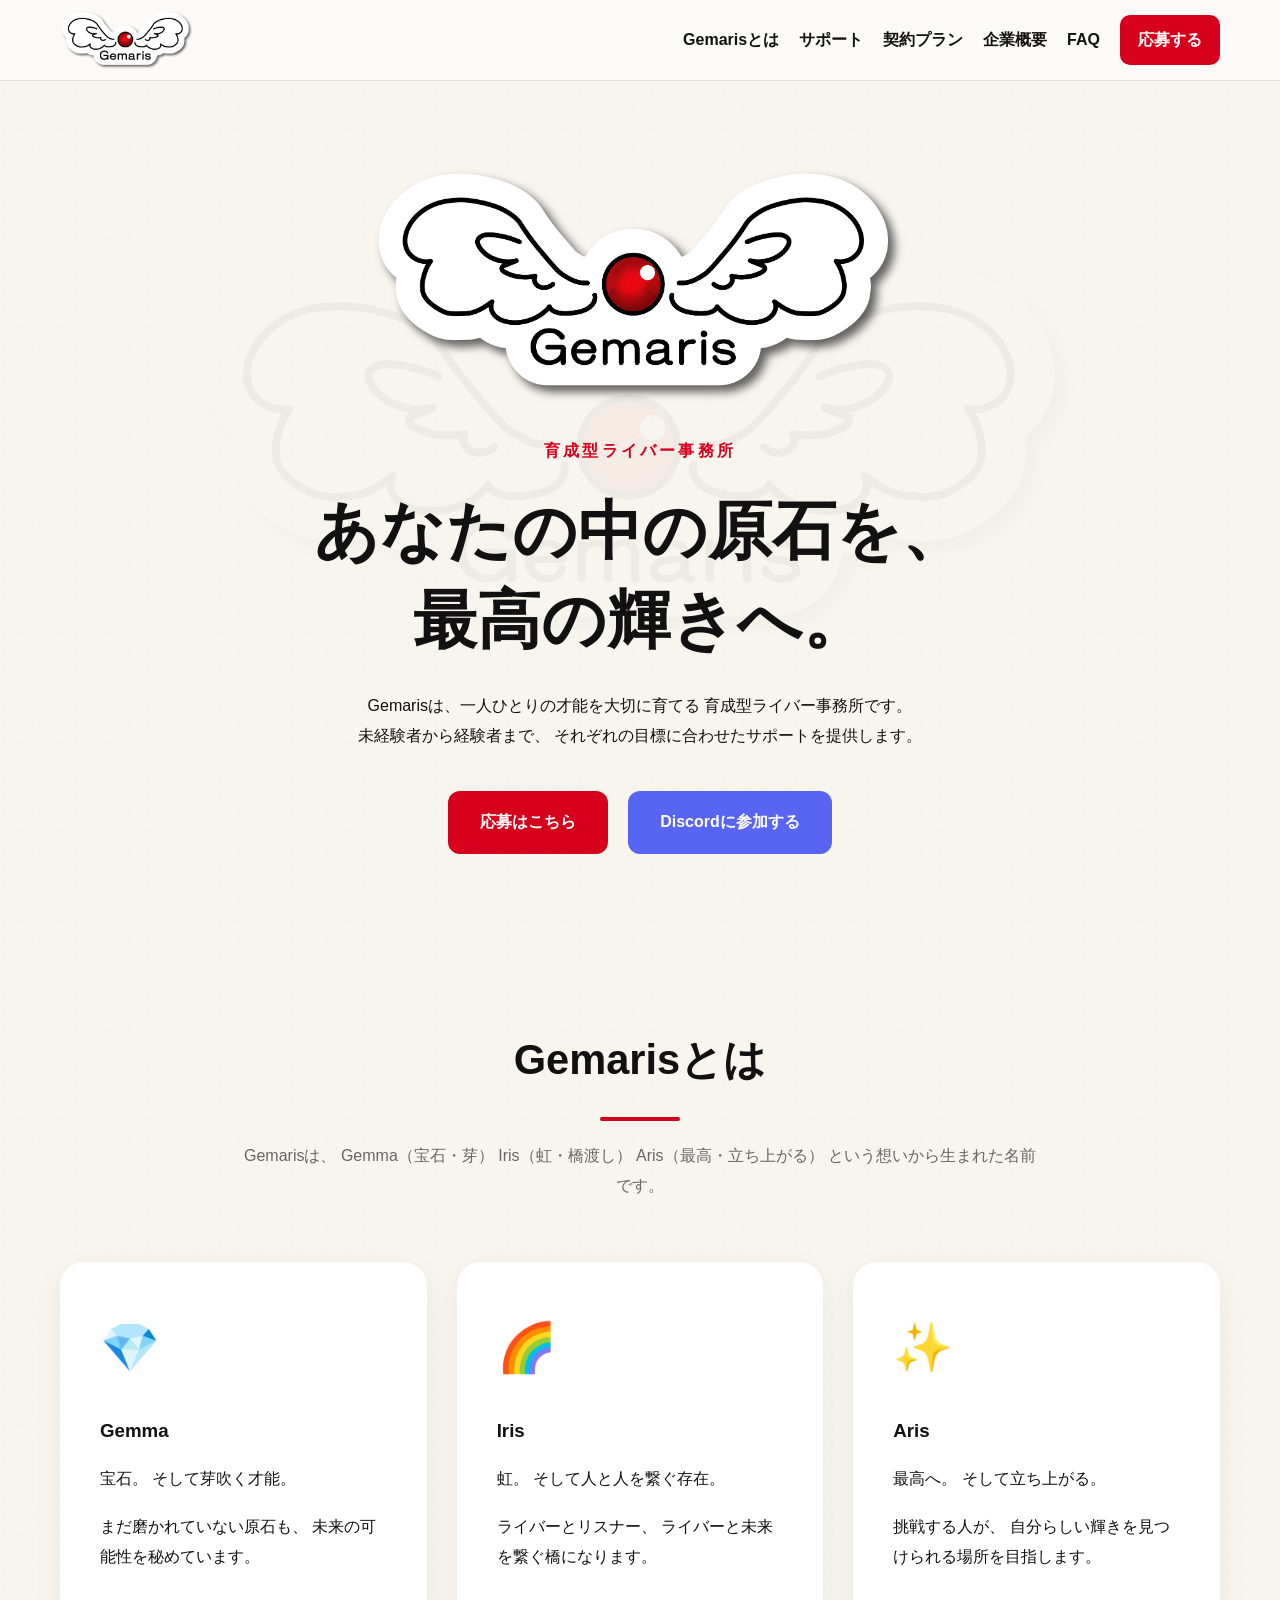
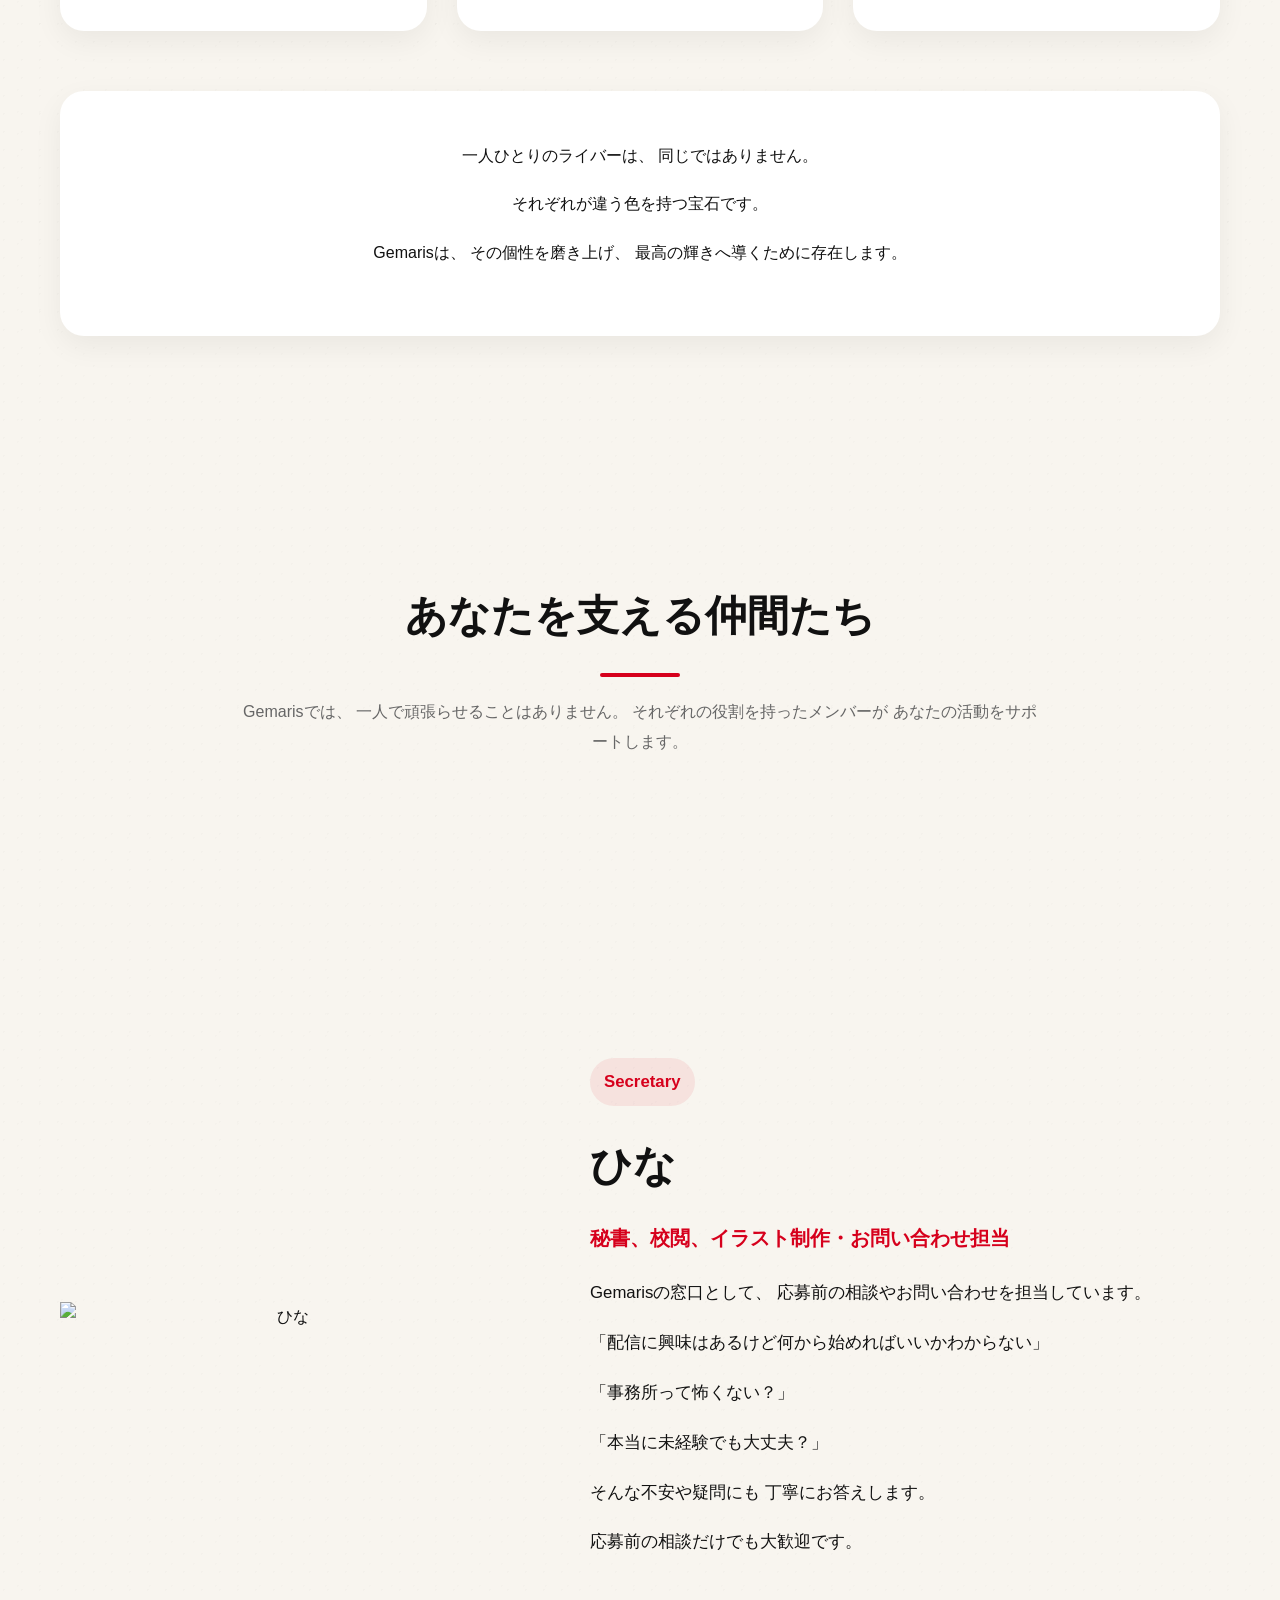
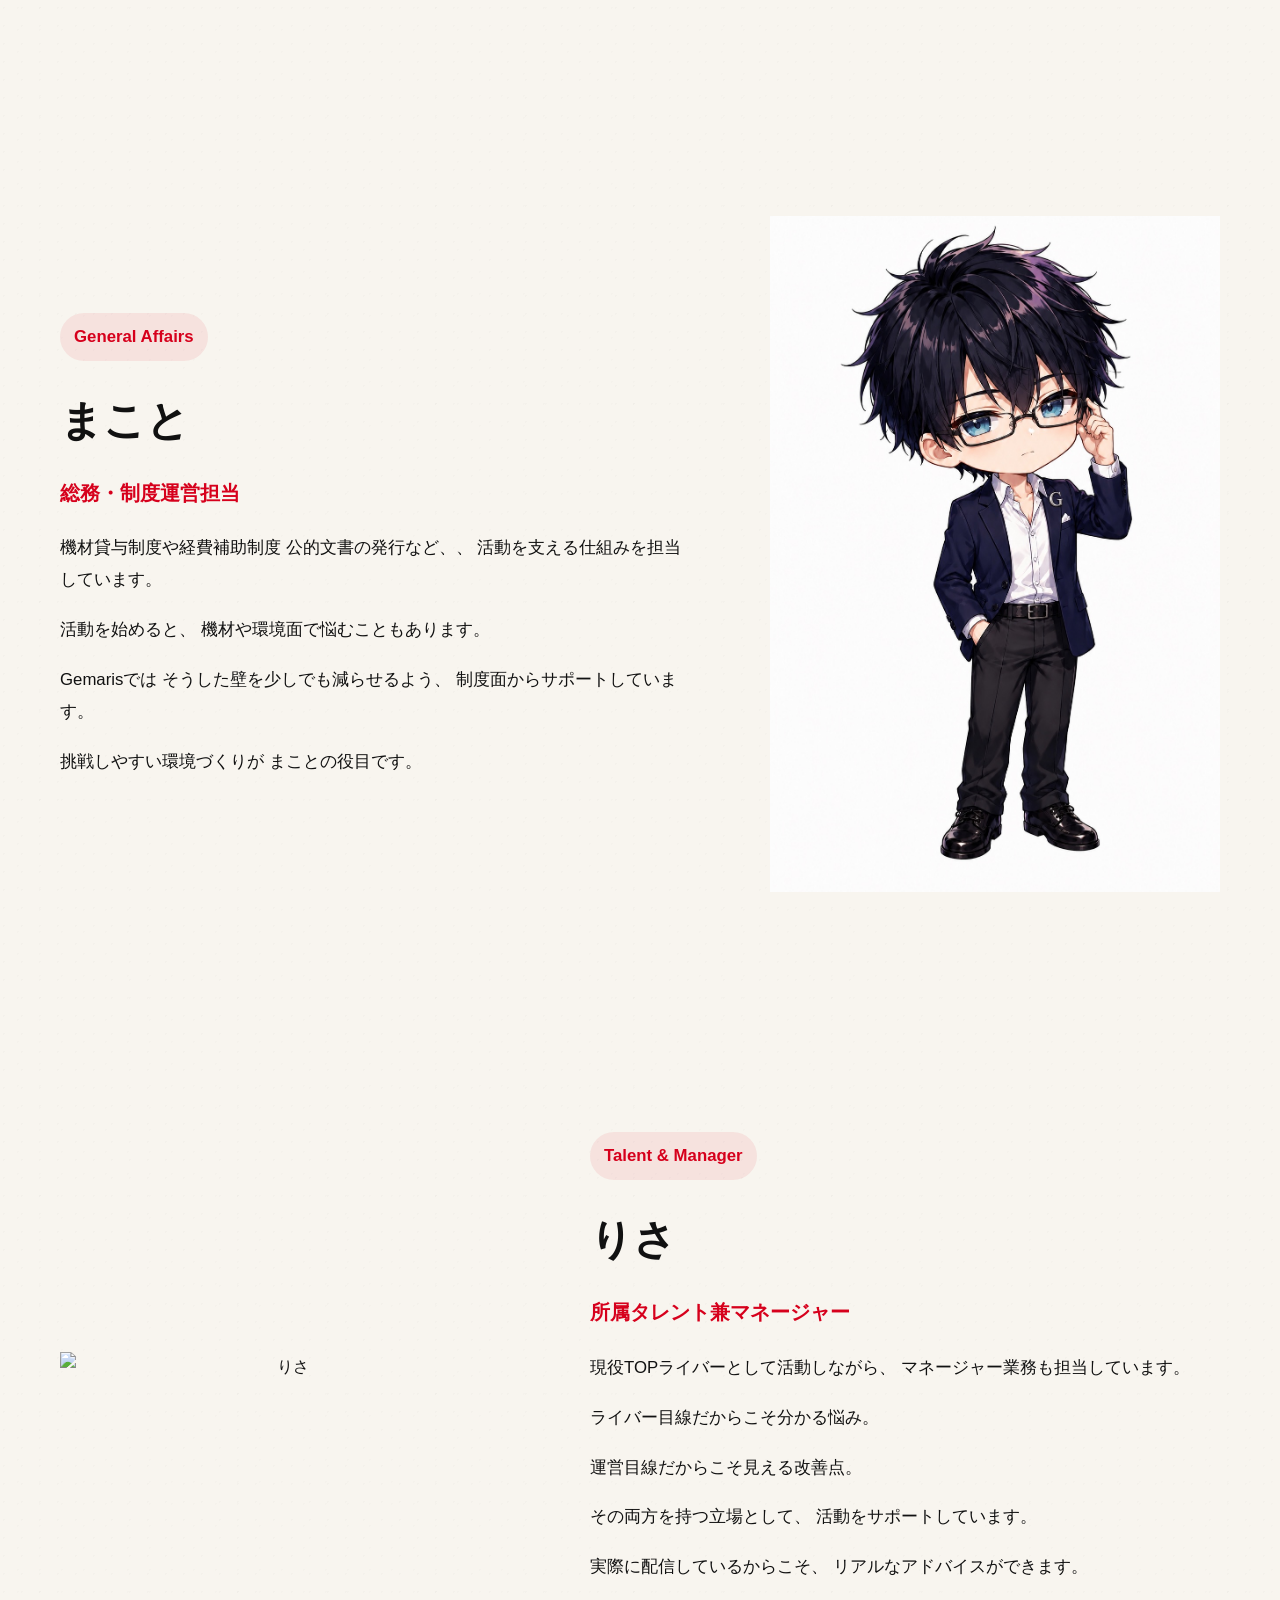
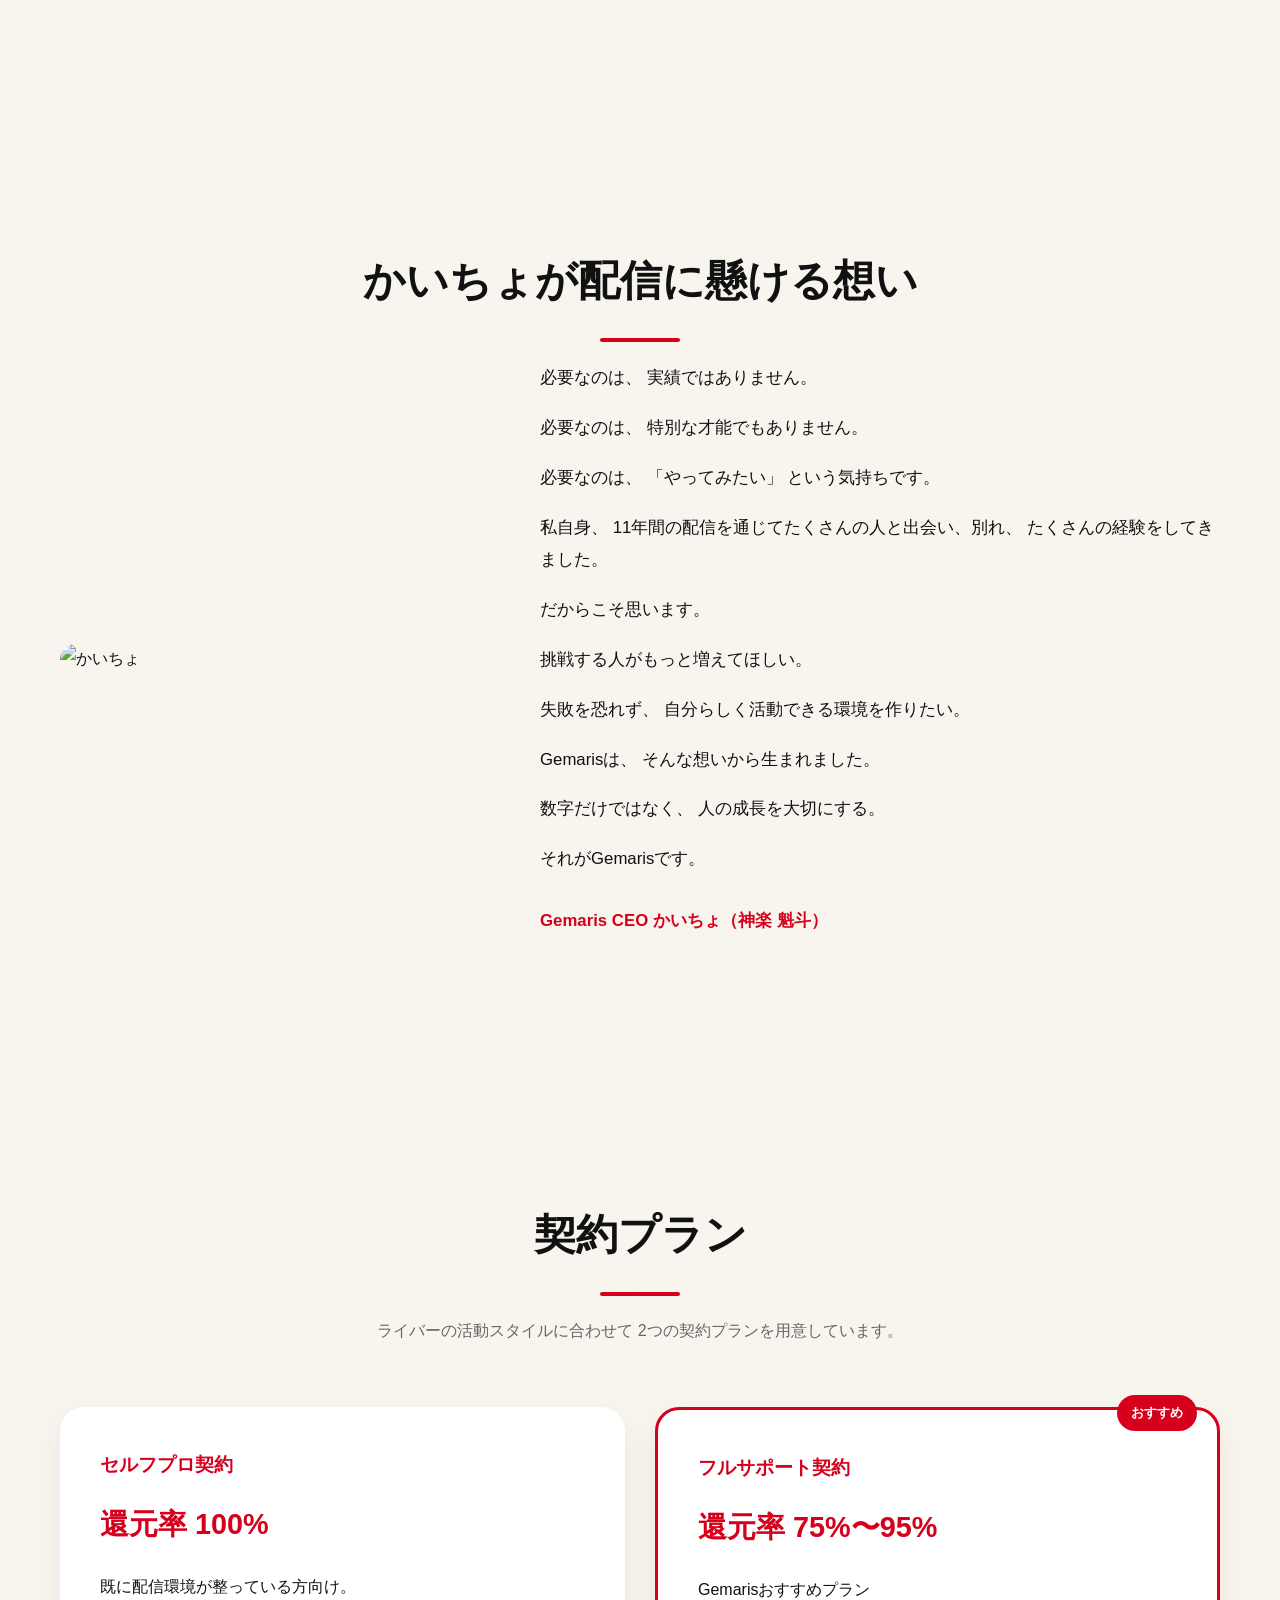
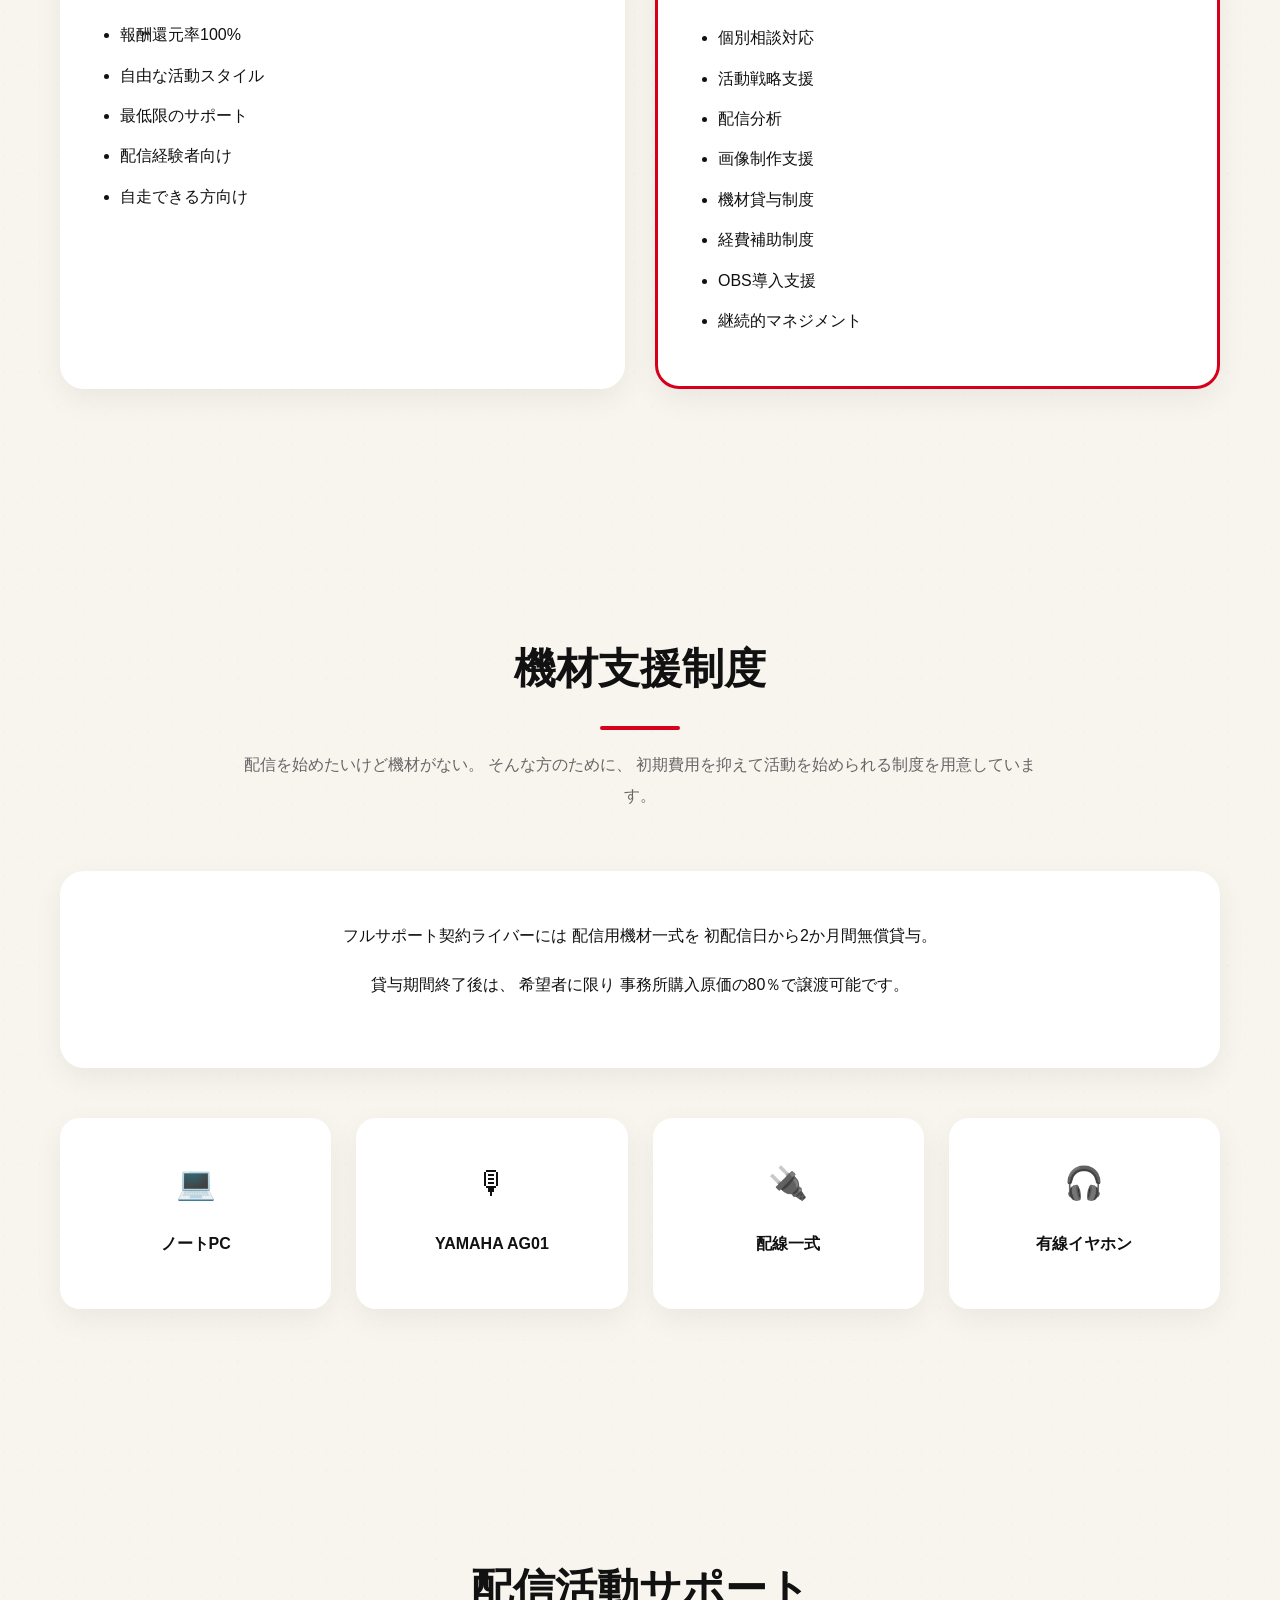
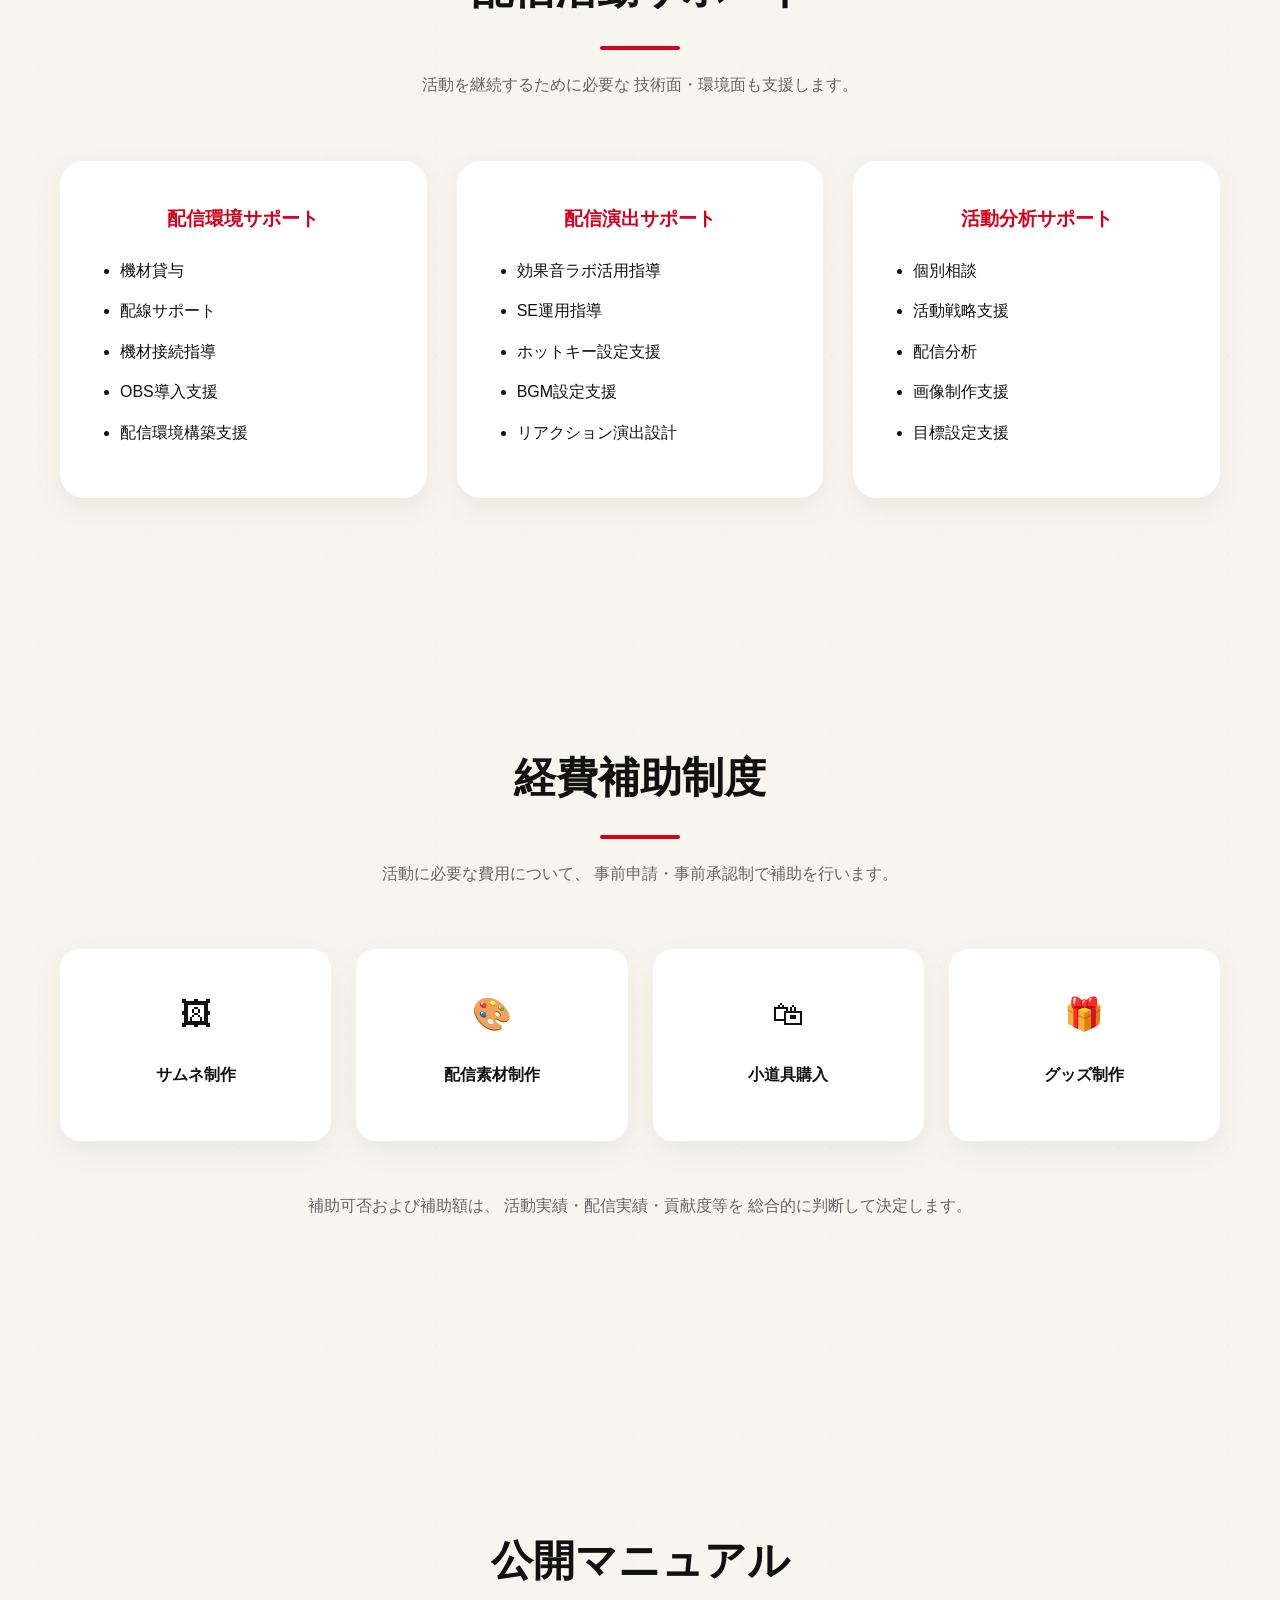
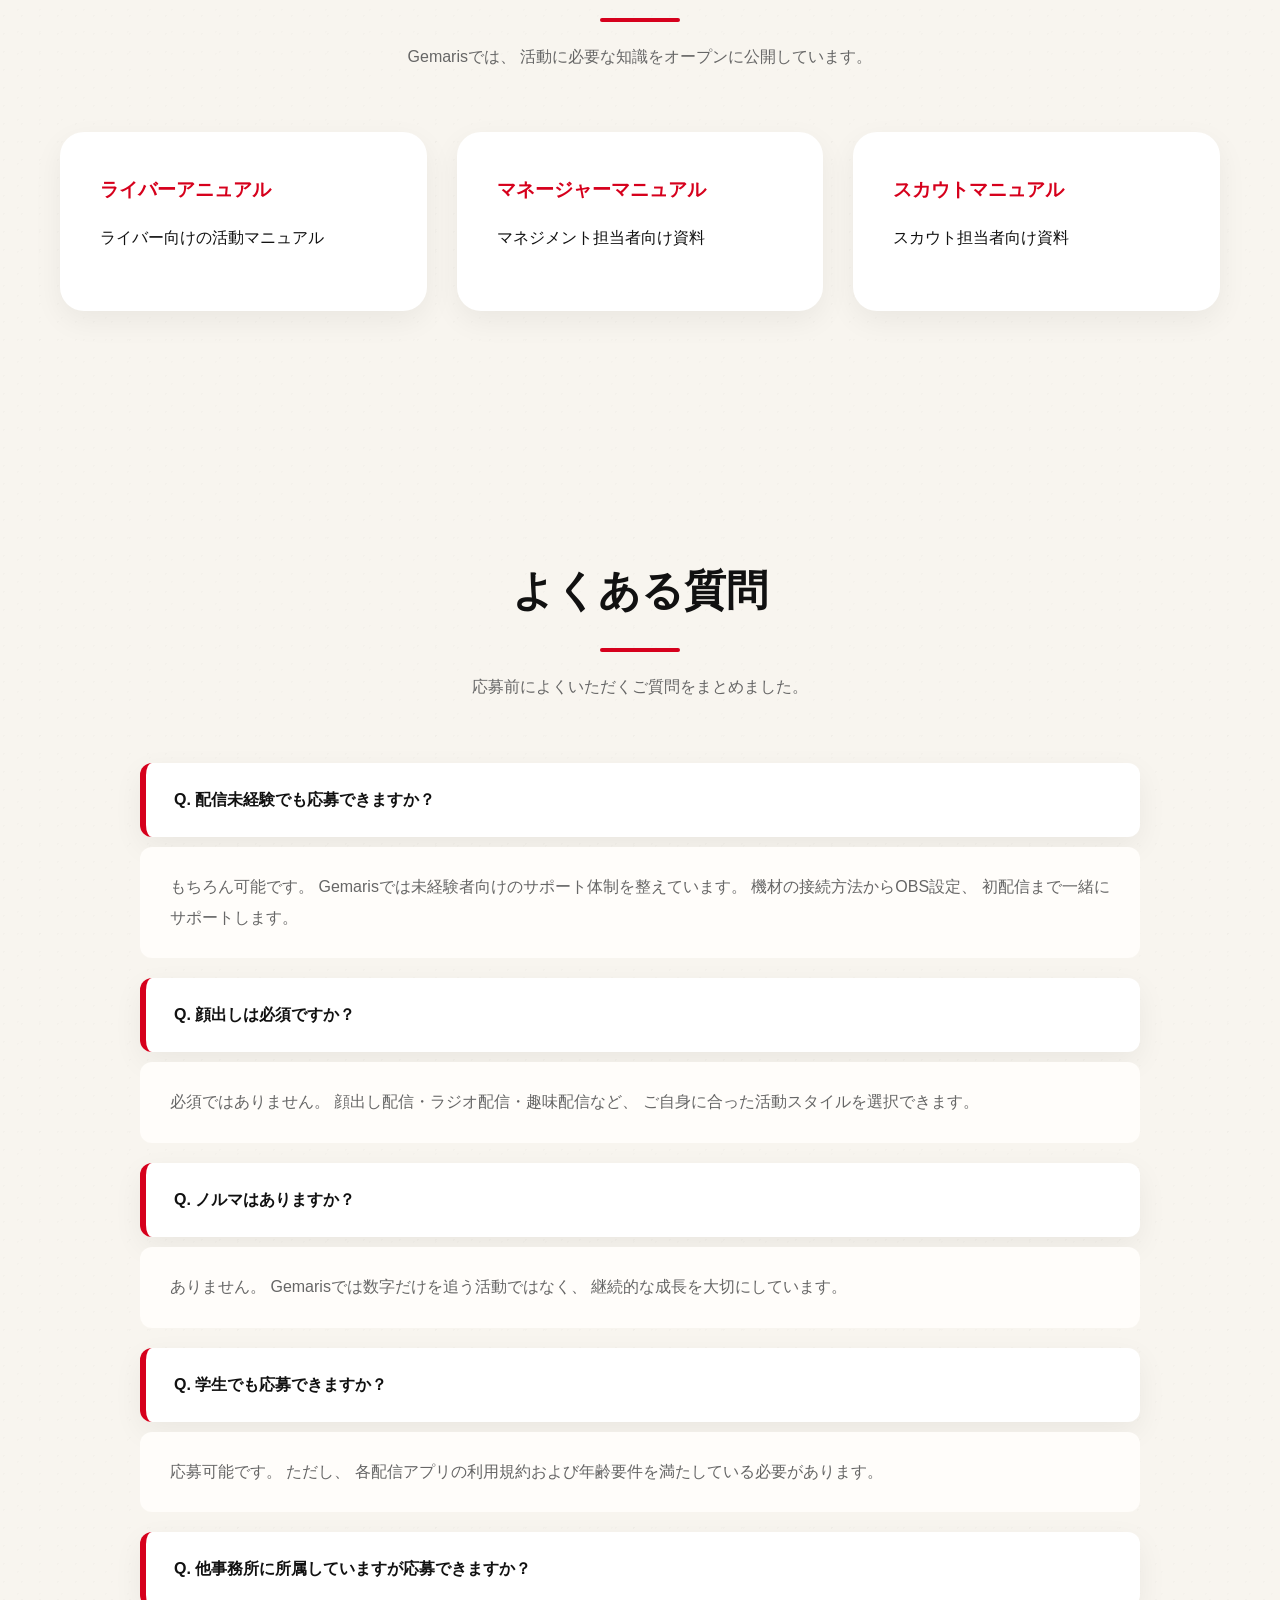
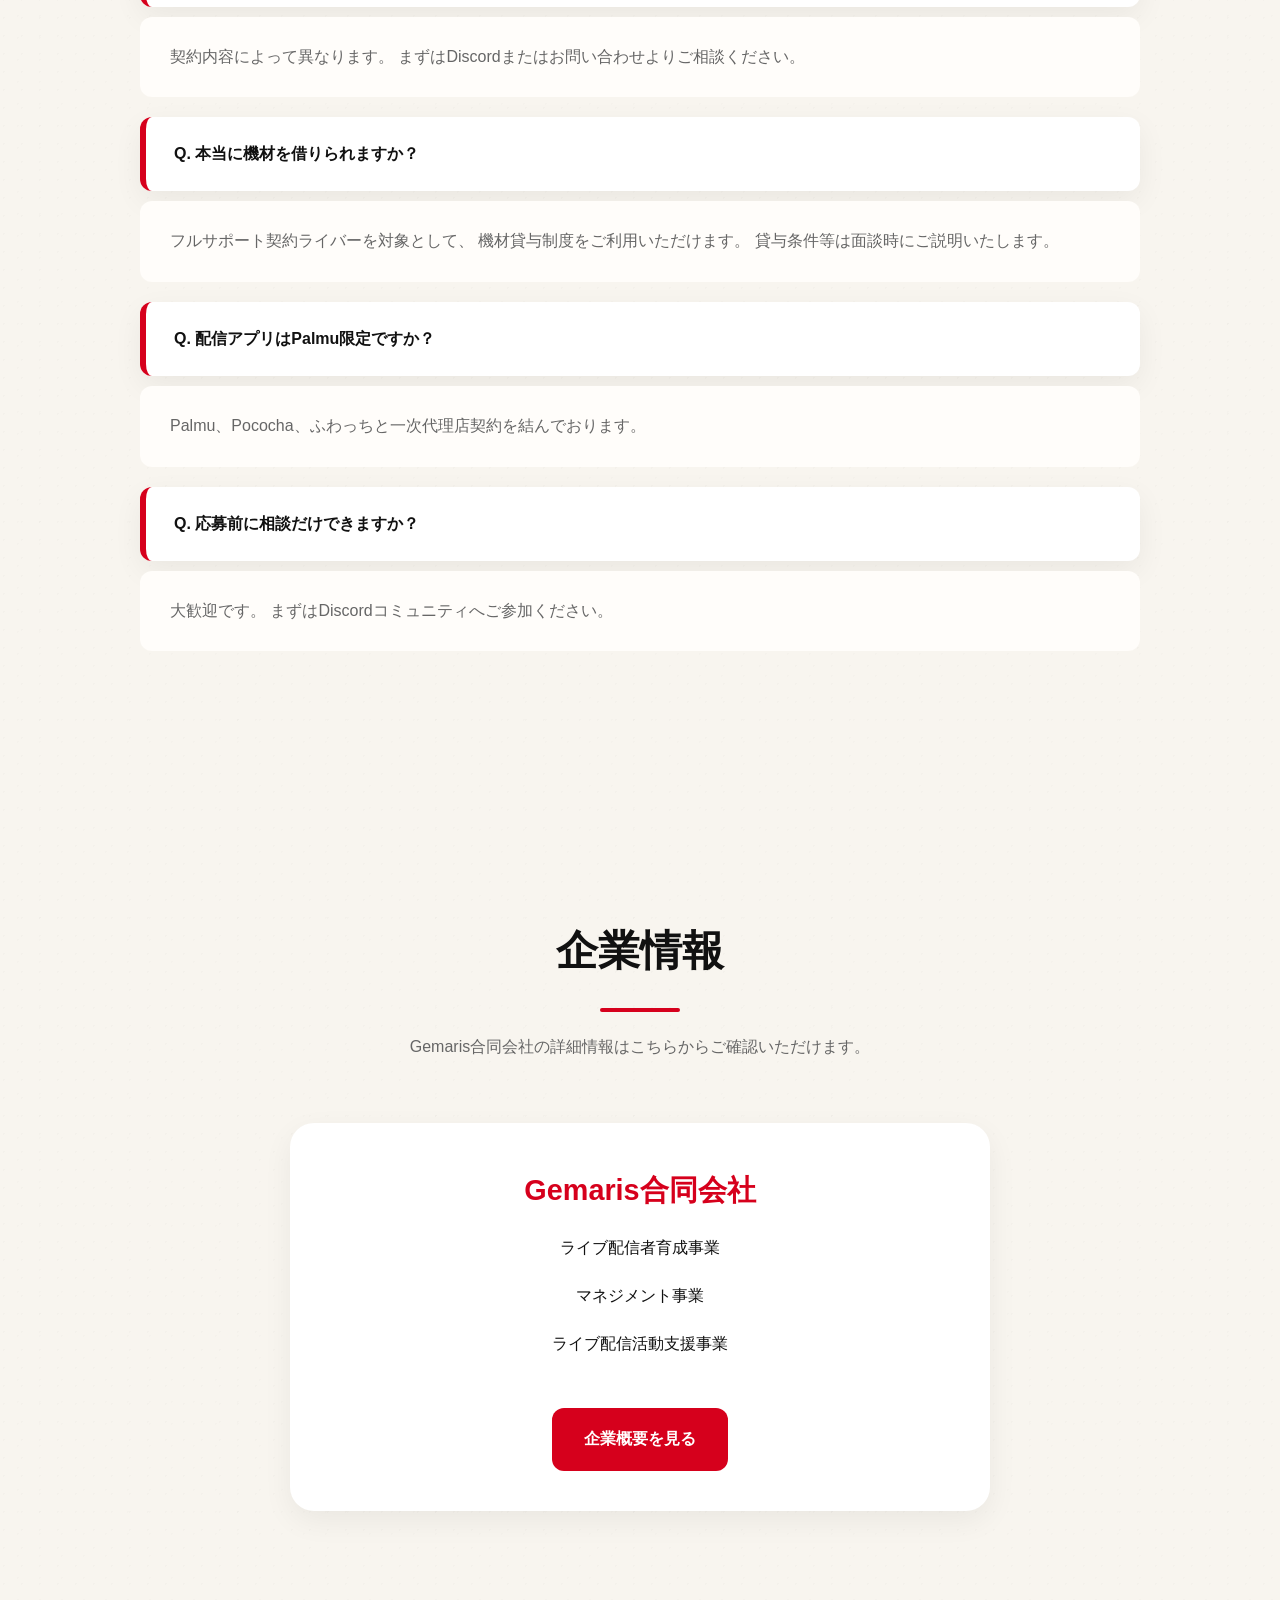
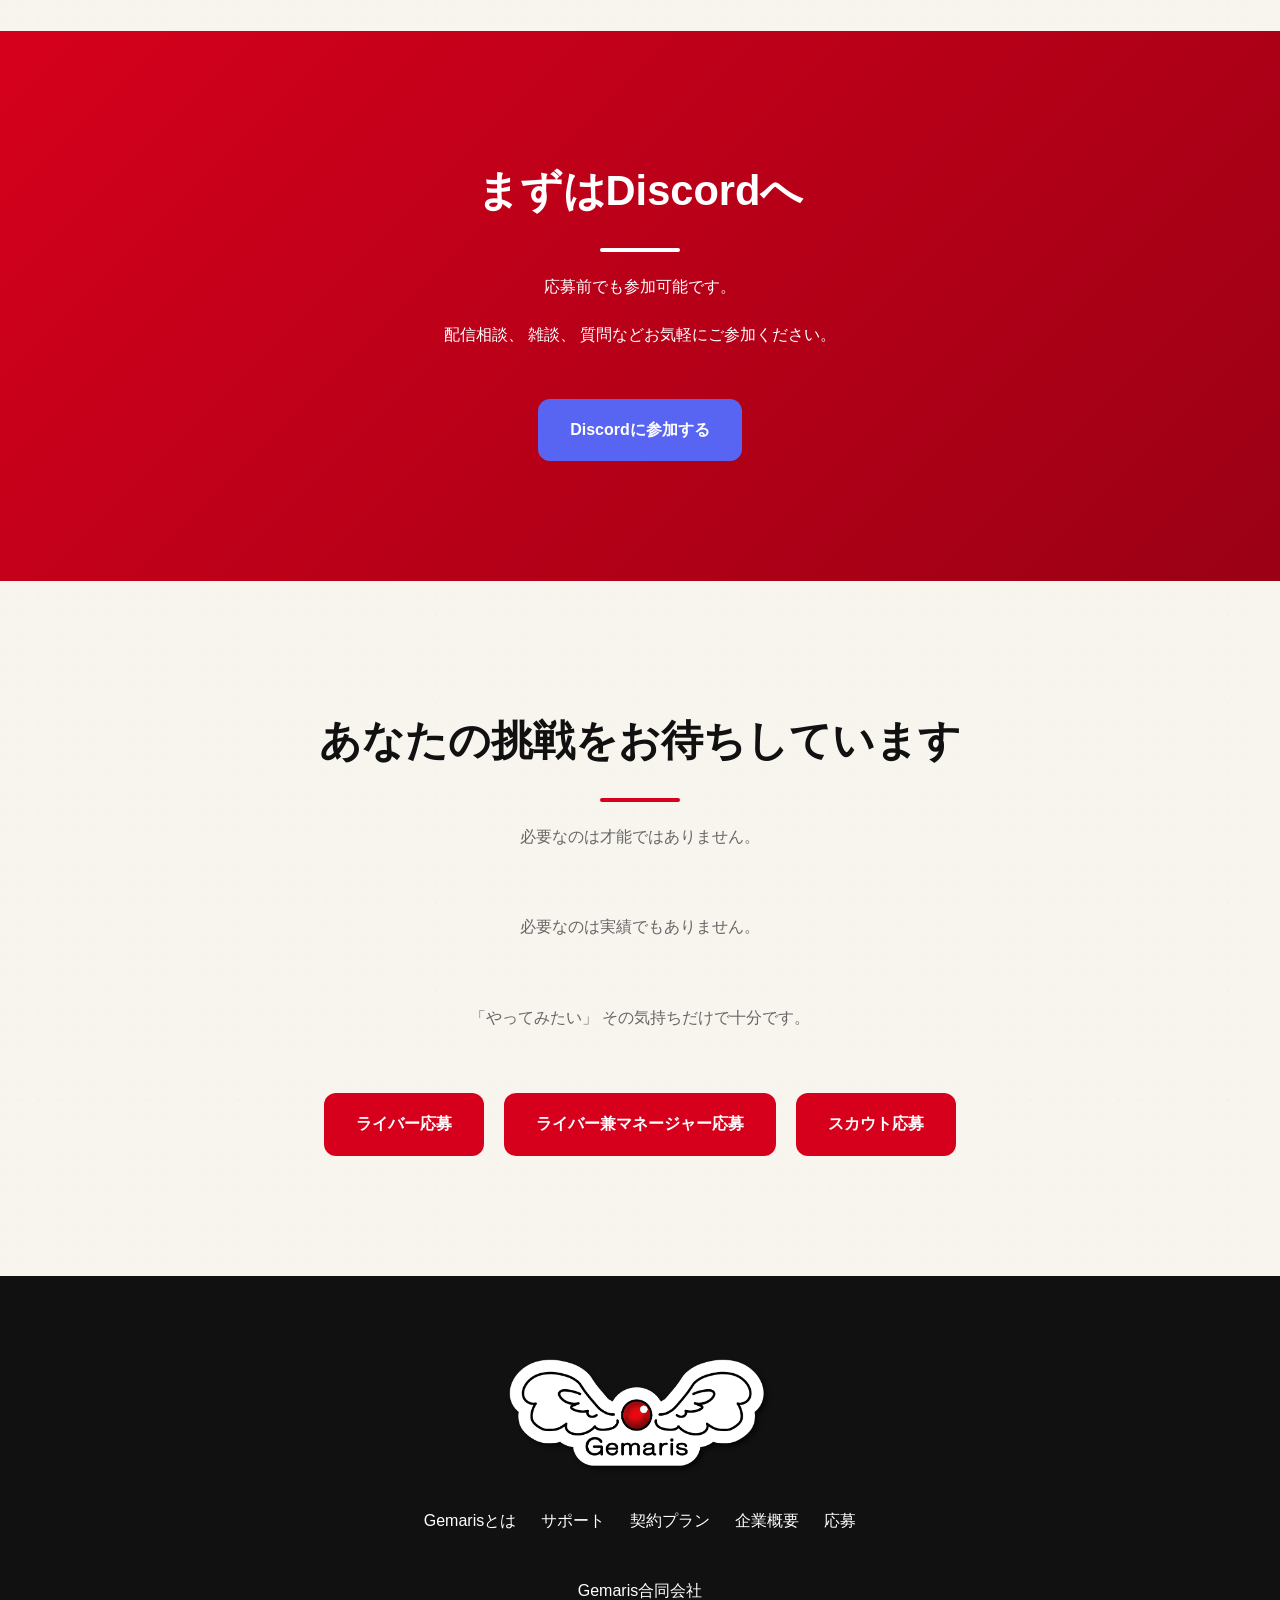
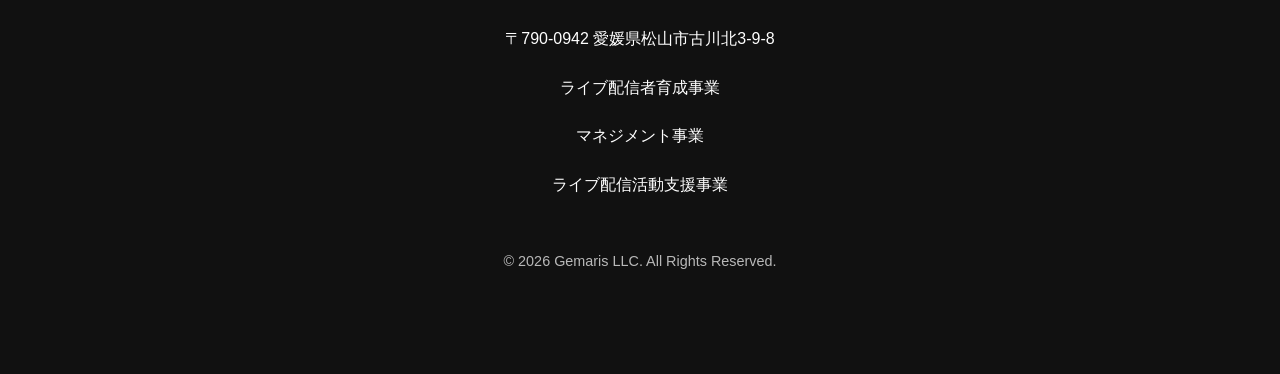
==== index.html @ 24039657 "Update index.html" ====
<!DOCTYPE html>
<html lang="ja">

<head>

<meta charset="UTF-8">
<meta name="viewport" content="width=device-width, initial-scale=1.0">

<title>
Gemaris｜あなたの中の原石を、最高の輝きへ。
</title>

<meta name="description"
content="未経験歓迎。配信環境構築・機材貸与・活動分析・画像制作支援まで行う育成型ライバー事務所 Gemaris">

<link rel="stylesheet" href="css/style.css">

</head>

<body>

<header class="header">

<div class="container header-inner">

<a href="index.html">

<img
src="images/image(24).png"
alt="Gemaris"
class="logo">

</a>

<nav>

<a href="#about">Gemarisとは</a>

<a href="#support">サポート</a>

<a href="#plans">契約プラン</a>

<a href="company.html">企業概要</a>

<a href="#faq">FAQ</a>

<a href="apply.html" class="apply-btn">

応募する

</a>

</nav>

</div>

</header>

<section class="hero">

<div class="hero-background">

<img
src="images/image(24).png"
alt=""
class="hero-logo-bg">

</div>

<div class="container hero-inner">

<img
src="images/image(24).png"
alt="Gemaris"
class="hero-logo">

<p class="hero-category">

育成型ライバー事務所

</p>

<h1>

あなたの中の原石を、<br>
最高の輝きへ。

</h1>

<p class="hero-text">

Gemarisは、一人ひとりの才能を大切に育てる
育成型ライバー事務所です。

</p>

<p class="hero-text">

未経験者から経験者まで、
それぞれの目標に合わせたサポートを提供します。

</p>

<div class="hero-buttons">

<a
href="apply.html"
class="button apply-button">

応募はこちら

</a>

<a
href="https://discord.gg/XXXXXXXX"
target="_blank"
class="button discord-button">

Discordに参加する

</a>

</div>

</div>

</section>

<section
id="about"
class="section">

<div class="container">

<h2>

Gemarisとは

</h2>

<p class="section-lead">

Gemarisは、

Gemma（宝石・芽）

Iris（虹・橋渡し）

Aris（最高・立ち上がる）

という想いから生まれた名前です。

</p>

<div class="concept-grid">

<div class="concept-card">

<div class="concept-icon">

💎

</div>

<h3>

Gemma

</h3>

<p>

宝石。

そして芽吹く才能。

</p>

<p>

まだ磨かれていない原石も、
未来の可能性を秘めています。

</p>

</div>

<div class="concept-card">

<div class="concept-icon">

🌈

</div>

<h3>

Iris

</h3>

<p>

虹。

そして人と人を繋ぐ存在。

</p>

<p>

ライバーとリスナー、
ライバーと未来を繋ぐ橋になります。

</p>

</div>

<div class="concept-card">

<div class="concept-icon">

✨

</div>

<h3>

Aris

</h3>

<p>

最高へ。

そして立ち上がる。

</p>

<p>

挑戦する人が、
自分らしい輝きを見つけられる場所を目指します。

</p>

</div>

</div>

<div class="origin-message">

<p>

一人ひとりのライバーは、
同じではありません。

</p>

<p>

それぞれが違う色を持つ宝石です。

</p>

<p>

Gemarisは、
その個性を磨き上げ、
最高の輝きへ導くために存在します。

</p>

</div>

</div>

</section>

<!-- =========================
SUPPORT TEAM
========================= -->

<section
id="support"
class="section">

<div class="container">

<h2>

あなたを支える仲間たち

</h2>

<p class="section-lead">

Gemarisでは、
一人で頑張らせることはありません。

それぞれの役割を持ったメンバーが
あなたの活動をサポートします。

</p>

</div>

</section>

<!-- HINA -->

<section class="character-section">

<div class="container">

<div class="character-layout">

<div class="character-image">

<img
src="images/hina.png"
alt="ひな">

</div>

<div class="character-content">

<span class="role">

Secretary

</span>

<h2>

ひな

</h2>

<h3>

秘書、校閲、イラスト制作・お問い合わせ担当

</h3>

<p>

Gemarisの窓口として、
応募前の相談やお問い合わせを担当しています。

</p>

<p>

「配信に興味はあるけど何から始めればいいかわからない」

</p>

<p>

「事務所って怖くない？」

</p>

<p>

「本当に未経験でも大丈夫？」

</p>

<p>

そんな不安や疑問にも
丁寧にお答えします。

</p>

<p>

応募前の相談だけでも大歓迎です。

</p>

</div>

</div>

</div>

</section>

<!-- MAKOTO -->

<section class="section">

<div class="container">

<div class="character-layout reverse">

<div class="character-content">

<span class="role">

General Affairs

</span>

<h2>

まこと

</h2>

<h3>

総務・制度運営担当

</h3>

<p>

機材貸与制度や経費補助制度
公的文書の発行など、、
活動を支える仕組みを担当しています。

</p>

<p>

活動を始めると、
機材や環境面で悩むこともあります。

</p>

<p>

Gemarisでは
そうした壁を少しでも減らせるよう、
制度面からサポートしています。

</p>

<p>

挑戦しやすい環境づくりが
まことの役目です。

</p>

</div>

<div class="character-image">

<img
src="images/makoto.png"
alt="まこと">

</div>

</div>

</div>

</section>

<!-- RISA -->

<section class="section">

<div class="container">

<div class="character-layout">

<div class="character-image">

<img
src="images/risa.png"
alt="りさ">

</div>

<div class="character-content">

<span class="role">

Talent & Manager

</span>

<h2>

りさ

</h2>

<h3>

所属タレント兼マネージャー

</h3>

<p>

現役TOPライバーとして活動しながら、
マネージャー業務も担当しています。

</p>

<p>

ライバー目線だからこそ分かる悩み。

</p>

<p>

運営目線だからこそ見える改善点。

</p>

<p>

その両方を持つ立場として、
活動をサポートしています。

</p>

<p>

実際に配信しているからこそ、
リアルなアドバイスができます。

</p>

</div>

</div>

</div>

</section>

<!-- KAICHO -->

<section class="section">

<div class="container">

<h2>

かいちょが配信に懸ける想い

</h2>

<div class="message-layout">

<div class="message-image">

<img
src="images/kaicho.png"
alt="かいちょ">

</div>

<div class="message-content">

<p>

必要なのは、
実績ではありません。

</p>

<p>

必要なのは、
特別な才能でもありません。

</p>

<p>

必要なのは、

「やってみたい」

という気持ちです。

</p>

<p>

私自身、
11年間の配信を通じてたくさんの人と出会い、別れ、
たくさんの経験をしてきました。

</p>

<p>

だからこそ思います。

</p>

<p>

挑戦する人がもっと増えてほしい。

</p>

<p>

失敗を恐れず、
自分らしく活動できる環境を作りたい。

</p>

<p>

Gemarisは、
そんな想いから生まれました。

</p>

<p>

数字だけではなく、
人の成長を大切にする。

</p>

<p>

それがGemarisです。

</p>

<p class="message-sign">

Gemaris CEO
かいちょ（神楽 魁斗）

</p>

</div>

</div>

</div>

</section>

<!-- =========================
CONTRACT PLAN
========================= -->

<section
id="plans"
class="section">

<div class="container">

<h2>

契約プラン

</h2>

<p class="section-lead">

ライバーの活動スタイルに合わせて
2つの契約プランを用意しています。

</p>

<div class="plan-grid">

<div class="plan-card">

<h3>

セルフプロ契約

</h3>

<div class="plan-rate">

還元率 100%

</div>

<p>

既に配信環境が整っている方向け。

</p>

<ul>

<li>報酬還元率100%</li>

<li>自由な活動スタイル</li>

<li>最低限のサポート</li>

<li>配信経験者向け</li>

<li>自走できる方向け</li>

</ul>

</div>

<div class="plan-card featured">

<h3>

フルサポート契約

</h3>

<div class="plan-rate">

還元率 75%〜95%

</div>

<p>

Gemarisおすすめプラン

</p>

<ul>

<li>個別相談対応</li>

<li>活動戦略支援</li>

<li>配信分析</li>

<li>画像制作支援</li>

<li>機材貸与制度</li>

<li>経費補助制度</li>

<li>OBS導入支援</li>

<li>継続的マネジメント</li>

</ul>

</div>

</div>

</div>

</section>

<!-- =========================
EQUIPMENT
========================= -->

<section
class="section">

<div class="container">

<h2>

機材支援制度

</h2>

<p class="section-lead">

配信を始めたいけど機材がない。

そんな方のために、
初期費用を抑えて活動を始められる制度を用意しています。

</p>

<div class="origin-message">

<p>

フルサポート契約ライバーには

配信用機材一式を

初配信日から2か月間無償貸与。

</p>

<p>

貸与期間終了後は、

希望者に限り

事務所購入原価の80％で譲渡可能です。

</p>

</div>

<div class="equipment-grid">

<div class="equipment-item">

💻

<h3>

ノートPC

</h3>

</div>

<div class="equipment-item">

🎙

<h3>

YAMAHA AG01

</h3>

</div>

<div class="equipment-item">

🔌

<h3>

配線一式

</h3>

</div>

<div class="equipment-item">

🎧

<h3>

有線イヤホン

</h3>

</div>

</div>

</div>

</section>

<!-- =========================
STREAM SUPPORT
========================= -->

<section
class="section">

<div class="container">

<h2>

配信活動サポート

</h2>

<p class="section-lead">

活動を継続するために必要な
技術面・環境面も支援します。

</p>

<div class="support-grid">

<div class="support-card">

<h3>

配信環境サポート

</h3>

<ul>

<li>機材貸与</li>

<li>配線サポート</li>

<li>機材接続指導</li>

<li>OBS導入支援</li>

<li>配信環境構築支援</li>

</ul>

</div>

<div class="support-card">

<h3>

配信演出サポート

</h3>

<ul>

<li>効果音ラボ活用指導</li>

<li>SE運用指導</li>

<li>ホットキー設定支援</li>

<li>BGM設定支援</li>

<li>リアクション演出設計</li>

</ul>

</div>

<div class="support-card">

<h3>

活動分析サポート

</h3>

<ul>

<li>個別相談</li>

<li>活動戦略支援</li>

<li>配信分析</li>

<li>画像制作支援</li>

<li>目標設定支援</li>

</ul>

</div>

</div>

</div>

</section>

<!-- =========================
EXPENSE
========================= -->

<section
class="section">

<div class="container">

<h2>

経費補助制度

</h2>

<p class="section-lead">

活動に必要な費用について、
事前申請・事前承認制で補助を行います。

</p>

<div class="expense-grid">

<div class="expense-card">

🖼

<h3>

サムネ制作

</h3>

</div>

<div class="expense-card">

🎨

<h3>

配信素材制作

</h3>

</div>

<div class="expense-card">

🛍

<h3>

小道具購入

</h3>

</div>

<div class="expense-card">

🎁

<h3>

グッズ制作

</h3>

</div>

</div>

<p class="section-lead">

補助可否および補助額は、

活動実績・配信実績・貢献度等を
総合的に判断して決定します。

</p>

</div>

</section>

<!-- =========================
MANUAL
========================= -->

<section
class="section">

<div class="container">

<h2>

公開マニュアル

</h2>

<p class="section-lead">

Gemarisでは、
活動に必要な知識をオープンに公開しています。

</p>

<div class="manual-grid">

<a
href="https://kaichotoreika.github.io/liver-manual/qa.html"
target="_blank"
class="manual-card">

<h3>

ライバーアニュアル

</h3>

<p>

ライバー向けの活動マニュアル

</p>

</a>

<a
href="https://palum-kaicho.github.io/manager/"
target="_blank"
class="manual-card">

<h3>

マネージャーマニュアル

</h3>

<p>

マネジメント担当者向け資料

</p>

</a>

<a
href="https://palum-kaicho.github.io/scout/"
target="_blank"
class="manual-card">

<h3>

スカウトマニュアル

</h3>

<p>

スカウト担当者向け資料

</p>

</a>

</div>

</div>

</section>

<!-- =========================
FAQ
========================= -->

<section
id="faq"
class="section">

<div class="container">

<h2>

よくある質問

</h2>

<p class="section-lead">

応募前によくいただくご質問をまとめました。

</p>

<dl class="faq-list">

<dt>

Q. 配信未経験でも応募できますか？

</dt>

<dd>

もちろん可能です。

Gemarisでは未経験者向けのサポート体制を整えています。

機材の接続方法からOBS設定、
初配信まで一緒にサポートします。

</dd>

<dt>

Q. 顔出しは必須ですか？

</dt>

<dd>

必須ではありません。

顔出し配信・ラジオ配信・趣味配信など、
ご自身に合った活動スタイルを選択できます。

</dd>

<dt>

Q. ノルマはありますか？

</dt>

<dd>

ありません。

Gemarisでは数字だけを追う活動ではなく、
継続的な成長を大切にしています。

</dd>

<dt>

Q. 学生でも応募できますか？

</dt>

<dd>

応募可能です。

ただし、
各配信アプリの利用規約および年齢要件を満たしている必要があります。

</dd>

<dt>

Q. 他事務所に所属していますが応募できますか？

</dt>

<dd>

契約内容によって異なります。

まずはDiscordまたはお問い合わせよりご相談ください。

</dd>

<dt>

Q. 本当に機材を借りられますか？

</dt>

<dd>

フルサポート契約ライバーを対象として、
機材貸与制度をご利用いただけます。

貸与条件等は面談時にご説明いたします。

</dd>

<dt>

Q. 配信アプリはPalmu限定ですか？

</dt>

<dd>

Palmu、Pococha、ふわっちと一次代理店契約を結んでおります。

</dd>

<dt>

Q. 応募前に相談だけできますか？

</dt>

<dd>

大歓迎です。

まずはDiscordコミュニティへご参加ください。

</dd>

</dl>

</div>

</section>

<!-- =========================
COMPANY LINK
========================= -->

<section
class="section">

<div class="container">

<h2>

企業情報

</h2>

<p class="section-lead">

Gemaris合同会社の詳細情報はこちらからご確認いただけます。

</p>

<div class="company-link-card">

<h3>

Gemaris合同会社

</h3>

<p>

ライブ配信者育成事業

</p>

<p>

マネジメント事業

</p>

<p>

ライブ配信活動支援事業

</p>

<br>

<a
href="company.html"
class="button apply-button">

企業概要を見る

</a>

</div>

</div>

</section>

<!-- =========================
DISCORD
========================= -->

<section
class="discord-section section">

<div class="container">

<h2>

まずはDiscordへ

</h2>

<p>

応募前でも参加可能です。

</p>

<p>

配信相談、
雑談、
質問などお気軽にご参加ください。

</p>

<br>

<a
href="https://discord.gg/XXXXXXXX"
target="_blank"
class="button discord-button">

Discordに参加する

</a>

</div>

</section>

<!-- =========================
CTA
========================= -->

<section
class="cta-section section">

<div class="container">

<h2>

あなたの挑戦をお待ちしています

</h2>

<p class="section-lead">

必要なのは才能ではありません。

</p>

<p class="section-lead">

必要なのは実績でもありません。

</p>

<p class="section-lead">

「やってみたい」

その気持ちだけで十分です。

</p>

<div class="cta-buttons">

<a
href="apply.html"
class="button apply-button">

ライバー応募

</a>

<a
href="apply.html"
class="button apply-button">

ライバー兼マネージャー応募

</a>

<a
href="apply.html"
class="button apply-button">

スカウト応募

</a>

</div>

</div>

</section>

<!-- =========================
FOOTER
========================= -->

<footer class="footer">

<div class="container">

<div class="footer-logo">

<img
src="images/image(24).png"
alt="Gemaris">

</div>

<div class="footer-links">

<a href="#about">

Gemarisとは

</a>

<a href="#support">

サポート

</a>

<a href="#plans">

契約プラン

</a>

<a href="company.html">

企業概要

</a>

<a href="apply.html">

応募

</a>

</div>

<p>

Gemaris合同会社

</p>

<p>

〒790-0942

愛媛県松山市古川北3-9-8

</p>

<p>

ライブ配信者育成事業

</p>

<p>

マネジメント事業

</p>

<p>

ライブ配信活動支援事業

</p>

<br>

<p class="copyright">

© 2026 Gemaris LLC. All Rights Reserved.

</p>

</div>

</footer>

</body>
</html>
---- css/style.css ----
:root{

  --gem-red:#D6001C;
  --gem-red-dark:#B50018;

  --gem-black:#111111;
  --gem-gray:#666666;

  --gem-paper:#F8F5EF;
  --gem-paper-light:#FCFAF6;

  --gem-border:#E5DDD1;

  --discord:#5865F2;

  --shadow:
  0 10px 30px rgba(0,0,0,.06);

}

*{
  margin:0;
  padding:0;
  box-sizing:border-box;
}

html{
  scroll-behavior:smooth;
}

body{

  font-family:
  "Hiragino Sans",
  "Yu Gothic",
  sans-serif;

  color:var(--gem-black);

  line-height:1.9;

  background:

  radial-gradient(
  circle at 20% 20%,
  rgba(0,0,0,.015) 1px,
  transparent 1px),

  radial-gradient(
  circle at 80% 80%,
  rgba(0,0,0,.01) 1px,
  transparent 1px),

  var(--gem-paper);

  background-size:
  18px 18px,
  22px 22px,
  auto;

}

img{
  max-width:100%;
  display:block;
}

a{
  text-decoration:none;
}

.container{

  width:100%;
  max-width:1200px;

  margin:auto;

  padding:0 20px;

}

.section{

  padding:120px 0;

}

h1{

  font-size:4rem;
  line-height:1.4;

  margin-bottom:25px;

}

h2{

  font-size:2.6rem;

  text-align:center;

  margin-bottom:20px;

  position:relative;

}

h2::after{

  content:"";

  width:80px;
  height:4px;

  background:var(--gem-red);

  display:block;

  margin:18px auto 0;

  border-radius:999px;

}

h3{

  margin-bottom:15px;

}

p{

  margin-bottom:18px;

}

.section-lead{

  max-width:800px;

  margin:0 auto 60px;

  text-align:center;

  color:var(--gem-gray);

}

ul{

  padding-left:20px;

}

li{

  margin-bottom:10px;

}

/* ======================
HEADER
====================== */

.header{

  position:fixed;

  top:0;
  left:0;

  width:100%;

  background:
  rgba(252,250,246,.96);

  backdrop-filter:blur(10px);

  border-bottom:
  1px solid var(--gem-border);

  z-index:9999;

}

.header-inner{

  height:80px;

  display:flex;

  justify-content:space-between;

  align-items:center;

}

.logo{

  height:60px;

}

.header nav{

  display:flex;

  gap:20px;

  align-items:center;

}

.header nav a{

  color:var(--gem-black);

  font-weight:600;

  transition:.3s;

}

.header nav a:hover{

  color:var(--gem-red);

}

.apply-btn{

  background:var(--gem-red);

  color:white !important;

  padding:10px 18px;

  border-radius:10px;

}

/* ======================
BUTTON
====================== */

.button{

  display:inline-block;

  padding:16px 32px;

  border-radius:12px;

  font-weight:700;

  transition:.3s;

}

.apply-button{

  background:var(--gem-red);

  color:white;

}

.apply-button:hover{

  background:var(--gem-red-dark);

  transform:translateY(-3px);

}

.discord-button{

  background:var(--discord);

  color:white;

}

.discord-button:hover{

  transform:translateY(-3px);

}

/* ======================
HERO
====================== */

.hero{

  min-height:100vh;

  display:flex;

  align-items:center;

  justify-content:center;

  text-align:center;

  position:relative;

  overflow:hidden;

  padding-top:120px;

}

.hero-logo-bg{

  position:absolute;

  top:50%;
  left:50%;

  width:900px;

  max-width:90vw;

  transform:
  translate(-50%,-50%);

  opacity:.04;

}

.hero-inner{

  position:relative;

  z-index:10;

}

.hero-logo{

  height:240px;

  margin:auto;

  margin-bottom:30px;

}

.hero-category{

  color:var(--gem-red);

  font-weight:700;

  letter-spacing:.2em;

  margin-bottom:20px;

}

.hero-text{

  max-width:700px;

  margin:auto;

}

.hero-buttons{

  margin-top:40px;

  display:flex;

  justify-content:center;

  gap:20px;

  flex-wrap:wrap;

}
/* ======================
CARD 共通
====================== */

.concept-card,
.origin-card,
.support-card,
.plan-card,
.manual-card,
.company-link-card,
.business-card{

  background:white;

  border-radius:24px;

  padding:40px;

  box-shadow:var(--shadow);

  transition:.3s;

}

.concept-card:hover,
.origin-card:hover,
.support-card:hover,
.plan-card:hover,
.manual-card:hover{

  transform:translateY(-8px);

}

/* ======================
GRID
====================== */

.concept-grid{

  display:grid;

  grid-template-columns:
  repeat(3,1fr);

  gap:30px;

}

.plan-grid{

  display:grid;

  grid-template-columns:
  repeat(2,1fr);

  gap:30px;

}

.support-grid{

  display:grid;

  grid-template-columns:
  repeat(3,1fr);

  gap:30px;

}

.manual-grid{

  display:grid;

  grid-template-columns:
  repeat(3,1fr);

  gap:30px;

}

.business-grid{

  display:grid;

  grid-template-columns:
  repeat(3,1fr);

  gap:30px;

}

/* ======================
Gemaris由来
====================== */

.concept-icon{

  font-size:3rem;

  margin-bottom:20px;

}

.origin-message{

  margin-top:60px;

  background:white;

  border-radius:24px;

  padding:50px;

  text-align:center;

  box-shadow:var(--shadow);

}

/* ======================
CHARACTER SECTION
====================== */

.character-section{

  padding:120px 0;

}

.character-layout{

  display:grid;

  grid-template-columns:
  450px 1fr;

  gap:80px;

  align-items:center;

}

.character-layout.reverse{

  grid-template-columns:
  1fr 450px;

}

.character-image{

  text-align:center;

}

.character-image img{

  width:100%;

  max-width:450px;

  margin:auto;

}

.character-content{

  font-size:1.05rem;

}

.character-content h2{

  text-align:left;

  margin-bottom:15px;

}

.character-content h2::after{

  display:none;

}

.role{

  display:inline-block;

  background:
  rgba(214,0,28,.08);

  color:var(--gem-red);

  padding:8px 14px;

  border-radius:999px;

  font-weight:700;

  margin-bottom:20px;

}

.character-content h3{

  color:var(--gem-red);

  margin-bottom:20px;

}

/* ======================
MESSAGE
====================== */

.message-layout{

  display:grid;

  grid-template-columns:
  420px 1fr;

  gap:60px;

  align-items:center;

}

.message-image img{

  border-radius:24px;

}

.message-content{

  font-size:1.05rem;

}

.message-sign{

  margin-top:30px;

  font-weight:700;

  color:var(--gem-red);

}

/* ======================
SUPPORT
====================== */

.support-card{

  text-align:center;

}

.support-card h3{

  color:var(--gem-red);

  margin-bottom:20px;

}

.support-card ul{

  text-align:left;

}

/* ======================
PLAN
====================== */

.plan-card{

  position:relative;

}

.plan-card h3{

  color:var(--gem-red);

}

.plan-rate{

  font-size:1.8rem;

  font-weight:700;

  margin-bottom:20px;

  color:var(--gem-red);

}

.featured{

  border:
  3px solid var(--gem-red);

}

.featured::before{

  content:"おすすめ";

  position:absolute;

  top:-15px;
  right:20px;

  background:var(--gem-red);

  color:white;

  padding:6px 14px;

  border-radius:999px;

  font-size:.8rem;

  font-weight:700;

}

/* ======================
MANUAL
====================== */

.manual-card{

  color:var(--gem-black);

}

.manual-card:hover{

  transform:translateY(-8px);

}

.manual-card h3{

  color:var(--gem-red);

}

/* ======================
COMPANY LINK
====================== */

.company-link-card{

  max-width:700px;

  margin:auto;

  text-align:center;

}

.company-link-card h3{

  font-size:1.8rem;

  color:var(--gem-red);

}

/* ======================
BUSINESS
====================== */

.business-card{

  text-align:center;

}

.business-card h3{

  color:var(--gem-red);

}

/* ======================
EQUIPMENT
====================== */

.equipment-grid{

  display:grid;

  grid-template-columns:
  repeat(4,1fr);

  gap:25px;

  margin-top:50px;

}

.equipment-item{

  background:white;

  padding:35px 20px;

  border-radius:20px;

  text-align:center;

  box-shadow:var(--shadow);

  transition:.3s;

  font-size:2rem;

}

.equipment-item:hover{

  transform:translateY(-8px);

}

.equipment-item h3{

  margin-top:15px;

  font-size:1rem;

  color:var(--gem-black);

}

/* ======================
EXPENSE
====================== */

.expense-grid{

  display:grid;

  grid-template-columns:
  repeat(4,1fr);

  gap:25px;

  margin-top:50px;

  margin-bottom:50px;

}

.expense-card{

  background:white;

  padding:35px 20px;

  border-radius:20px;

  text-align:center;

  box-shadow:var(--shadow);

  transition:.3s;

  font-size:2rem;

}

.expense-card:hover{

  transform:translateY(-8px);

}

.expense-card h3{

  margin-top:15px;

  font-size:1rem;

  color:var(--gem-black);

}

/* ======================
FAQ
====================== */

.faq-list{

  max-width:1000px;

  margin:auto;

}

.faq-list dt{

  background:white;

  padding:22px 28px;

  border-left:
  6px solid var(--gem-red);

  border-radius:12px;

  font-weight:700;

  margin-top:20px;

  box-shadow:var(--shadow);

}

.faq-list dd{

  background:#fffdfa;

  padding:25px 30px;

  margin-top:10px;

  margin-bottom:20px;

  border-radius:12px;

  color:var(--gem-gray);

}

/* ======================
CTA
====================== */

.cta-section{

  text-align:center;

}

.cta-buttons{

  margin-top:50px;

  display:flex;

  justify-content:center;

  gap:20px;

  flex-wrap:wrap;

}

/* ======================
DISCORD
====================== */

.discord-section{

  background:
  linear-gradient(
  135deg,
  #D6001C,
  #9B0015);

  color:white;

  text-align:center;

}

.discord-section h2{

  color:white;

}

.discord-section h2::after{

  background:white;

}

.discord-section p{

  color:white;

}

/* ======================
FOOTER
====================== */

.footer{

  background:#111111;

  color:white;

  padding:80px 0;

  text-align:center;

}

.footer-logo img{

  height:120px;

  margin:auto;

  margin-bottom:30px;

}

.footer-links{

  display:flex;

  justify-content:center;

  gap:25px;

  flex-wrap:wrap;

  margin-bottom:40px;

}

.footer-links a{

  color:white;

}

.footer-links a:hover{

  color:#ffb3bc;

}

.copyright{

  opacity:.7;

  font-size:.9rem;

}

/* ======================
COMPANY PAGE
====================== */

.company-table{

  width:100%;

  border-collapse:collapse;

  background:white;

  box-shadow:var(--shadow);

  border-radius:20px;

  overflow:hidden;

}

.company-table th{

  width:260px;

  background:#faf4f4;

  text-align:left;

  padding:20px;

  border-bottom:
  1px solid var(--gem-border);

}

.company-table td{

  padding:20px;

  border-bottom:
  1px solid var(--gem-border);

}

.company-table tr:last-child th,
.company-table tr:last-child td{

  border-bottom:none;

}

/* ======================
RESPONSIVE
====================== */

@media(max-width:1100px){

  .concept-grid,
  .support-grid,
  .manual-grid,
  .business-grid{

    grid-template-columns:
    repeat(2,1fr);

  }

  .equipment-grid,
  .expense-grid{

    grid-template-columns:
    repeat(2,1fr);

  }

}

@media(max-width:900px){

  h1{

    font-size:2.8rem;

  }

  h2{

    font-size:2rem;

  }

  .character-layout,
  .character-layout.reverse,
  .message-layout{

    grid-template-columns:
    1fr;

    gap:40px;

  }

  .character-content h2{

    text-align:center;

  }

  .message-content{

    text-align:center;

  }

  .plan-grid{

    grid-template-columns:
    1fr;

  }

}

@media(max-width:768px){

  .header-inner{

    flex-direction:column;

    height:auto;

    padding:15px 0;

  }

  .header nav{

    flex-wrap:wrap;

    justify-content:center;

    margin-top:15px;

  }

  .hero{

    padding-top:180px;

  }

  .hero-logo{

    height:140px;

  }

  h1{

    font-size:2.1rem;

  }

  h2{

    font-size:1.8rem;

  }

  .section{

    padding:80px 0;

  }

  .hero-buttons,
  .cta-buttons{

    flex-direction:column;

    align-items:center;

  }

  .button{

    width:100%;

    max-width:320px;

    text-align:center;

  }

  .concept-grid,
  .support-grid,
  .manual-grid,
  .business-grid,
  .equipment-grid,
  .expense-grid{

    grid-template-columns:
    1fr;

  }

  .company-table th,
  .company-table td{

    display:block;

    width:100%;

  }

  .company-table th{

    border-bottom:none;

  }

}

@media(max-width:480px){

  .hero-logo{

    height:110px;

  }

  h1{

    font-size:1.8rem;

  }

  .logo{

    height:50px;

  }

}
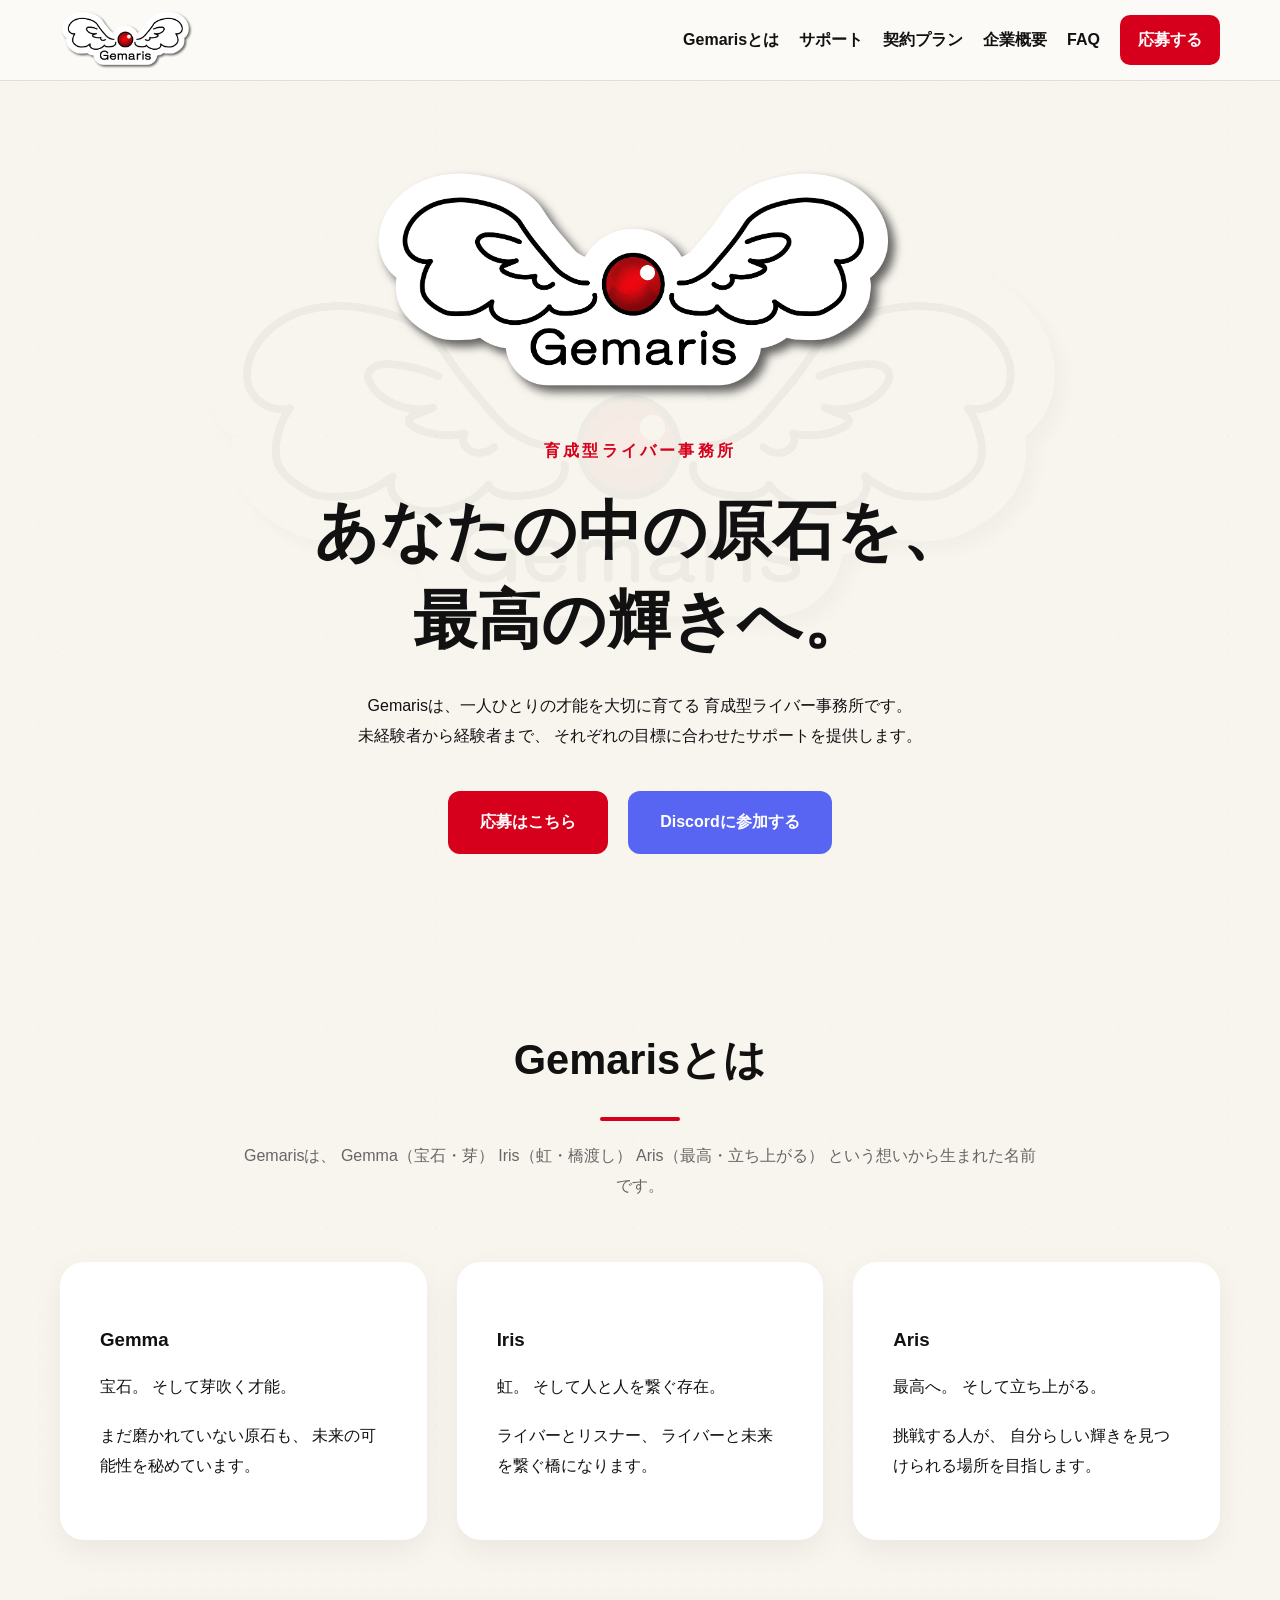
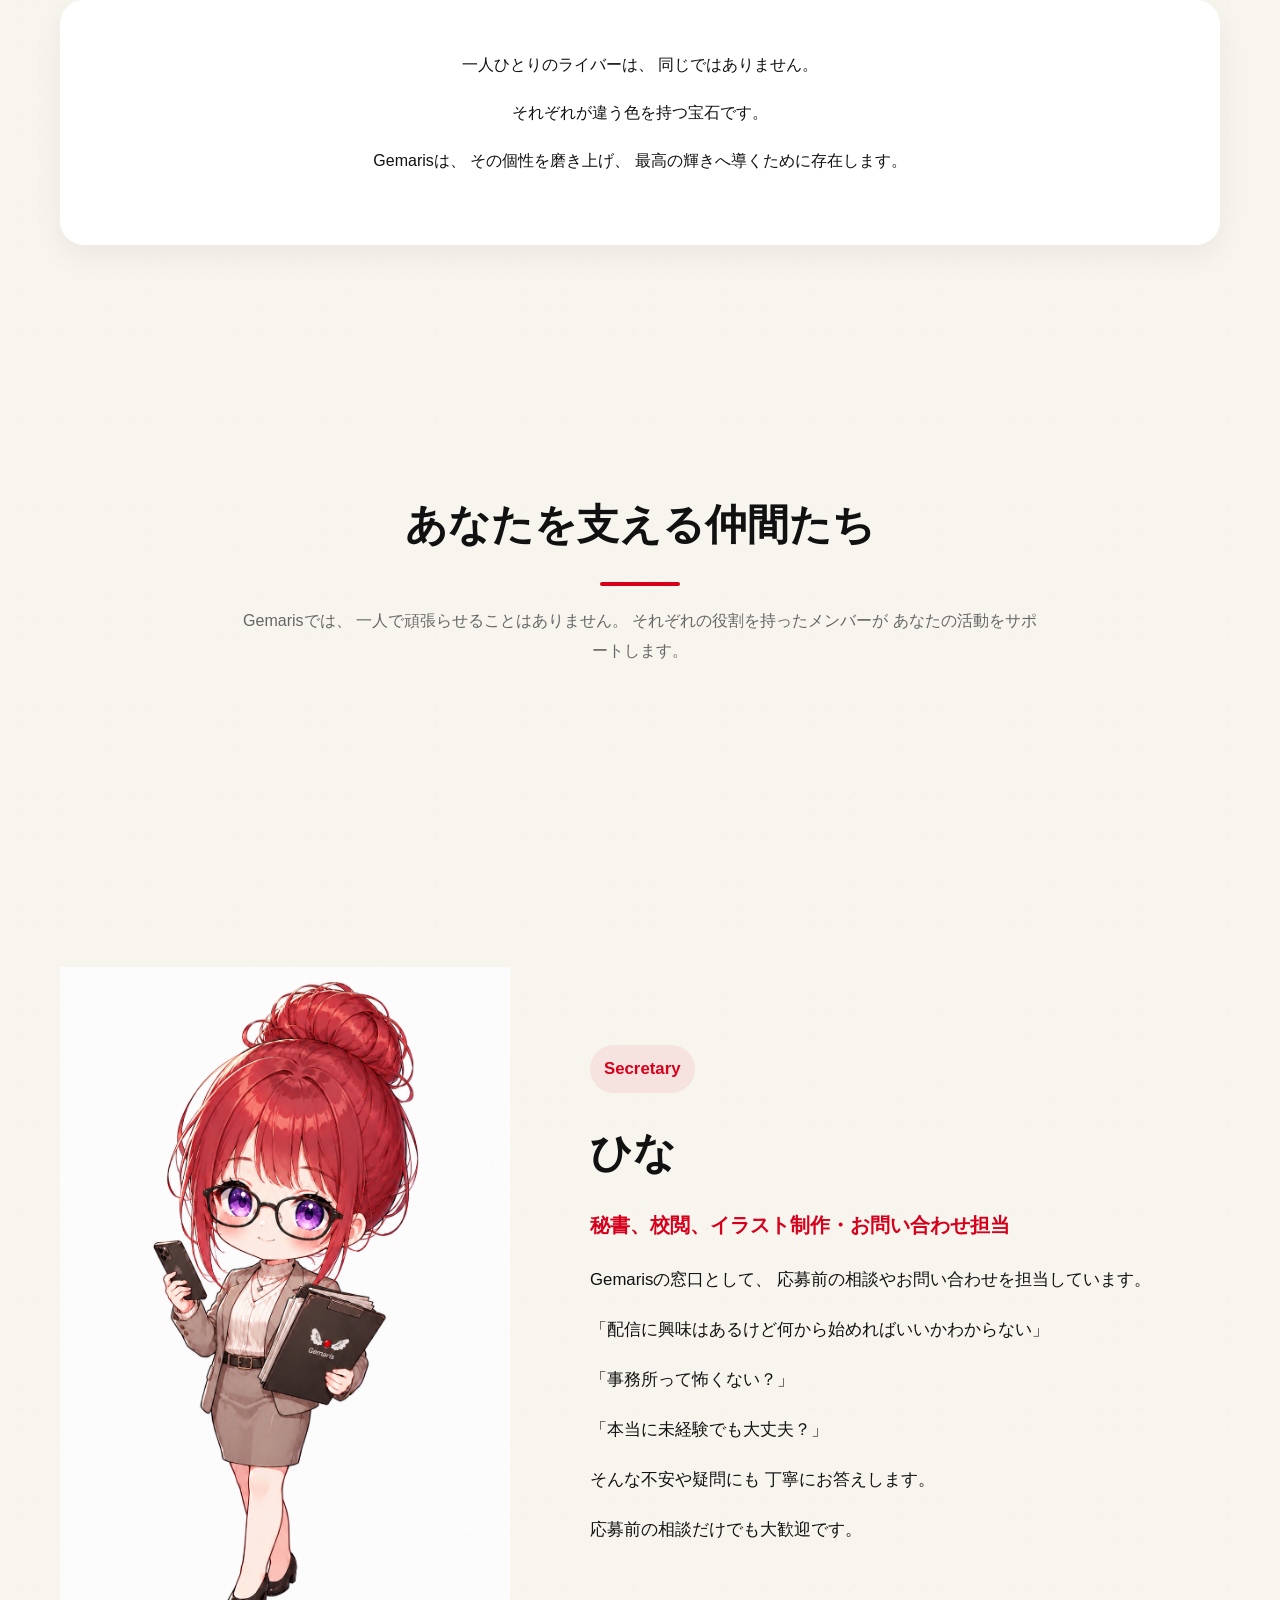
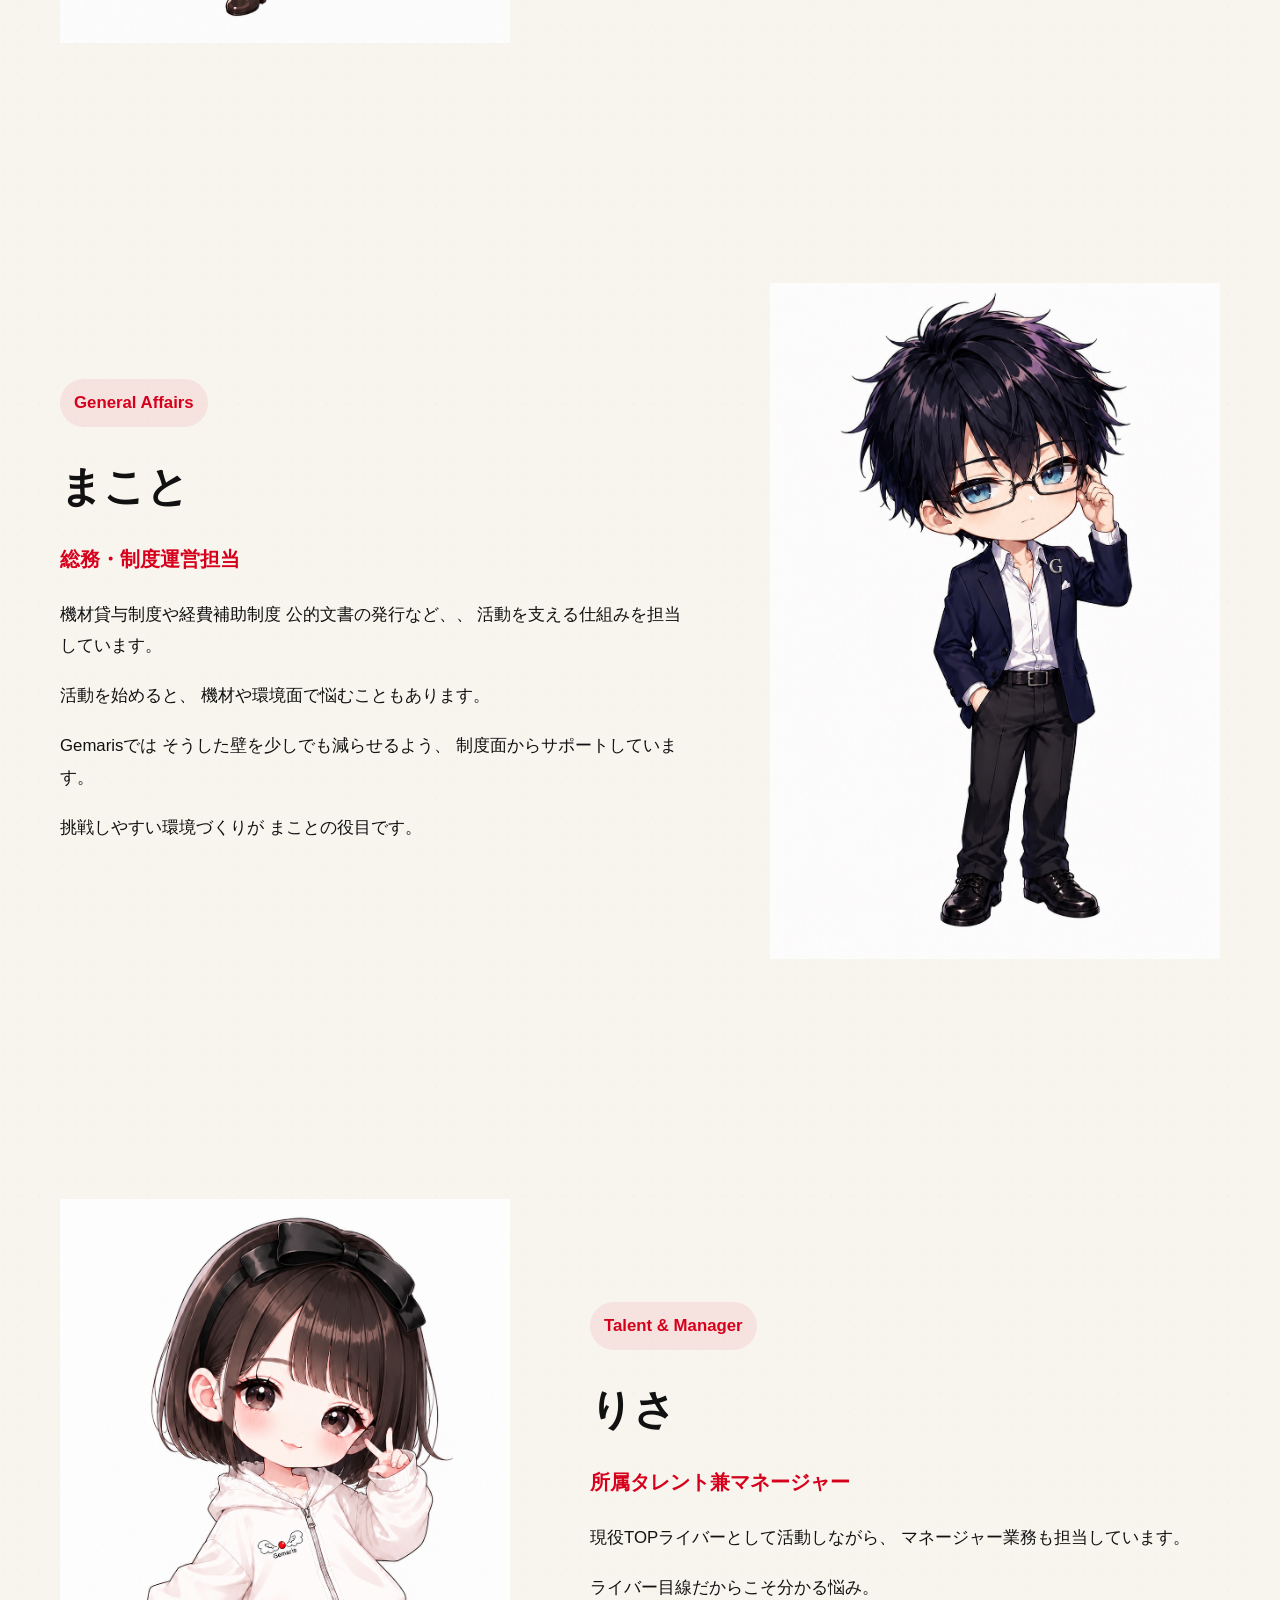
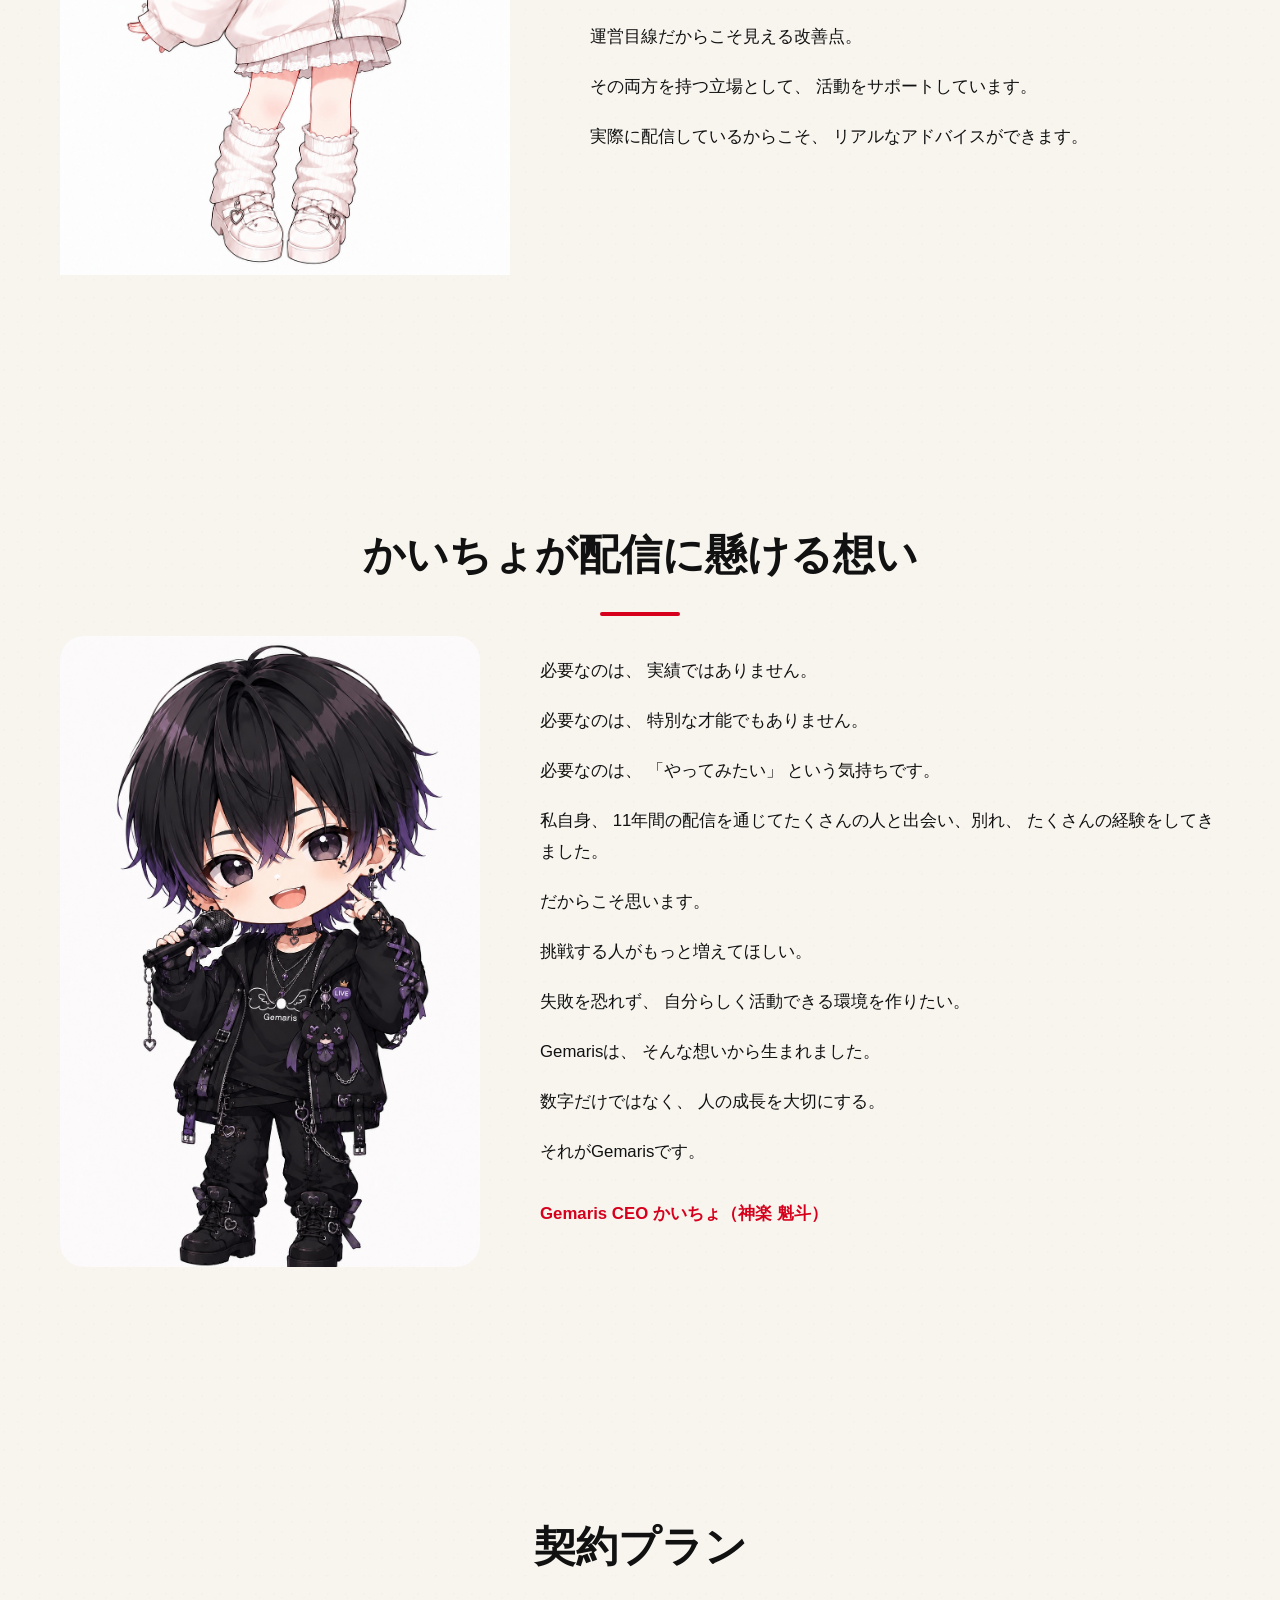
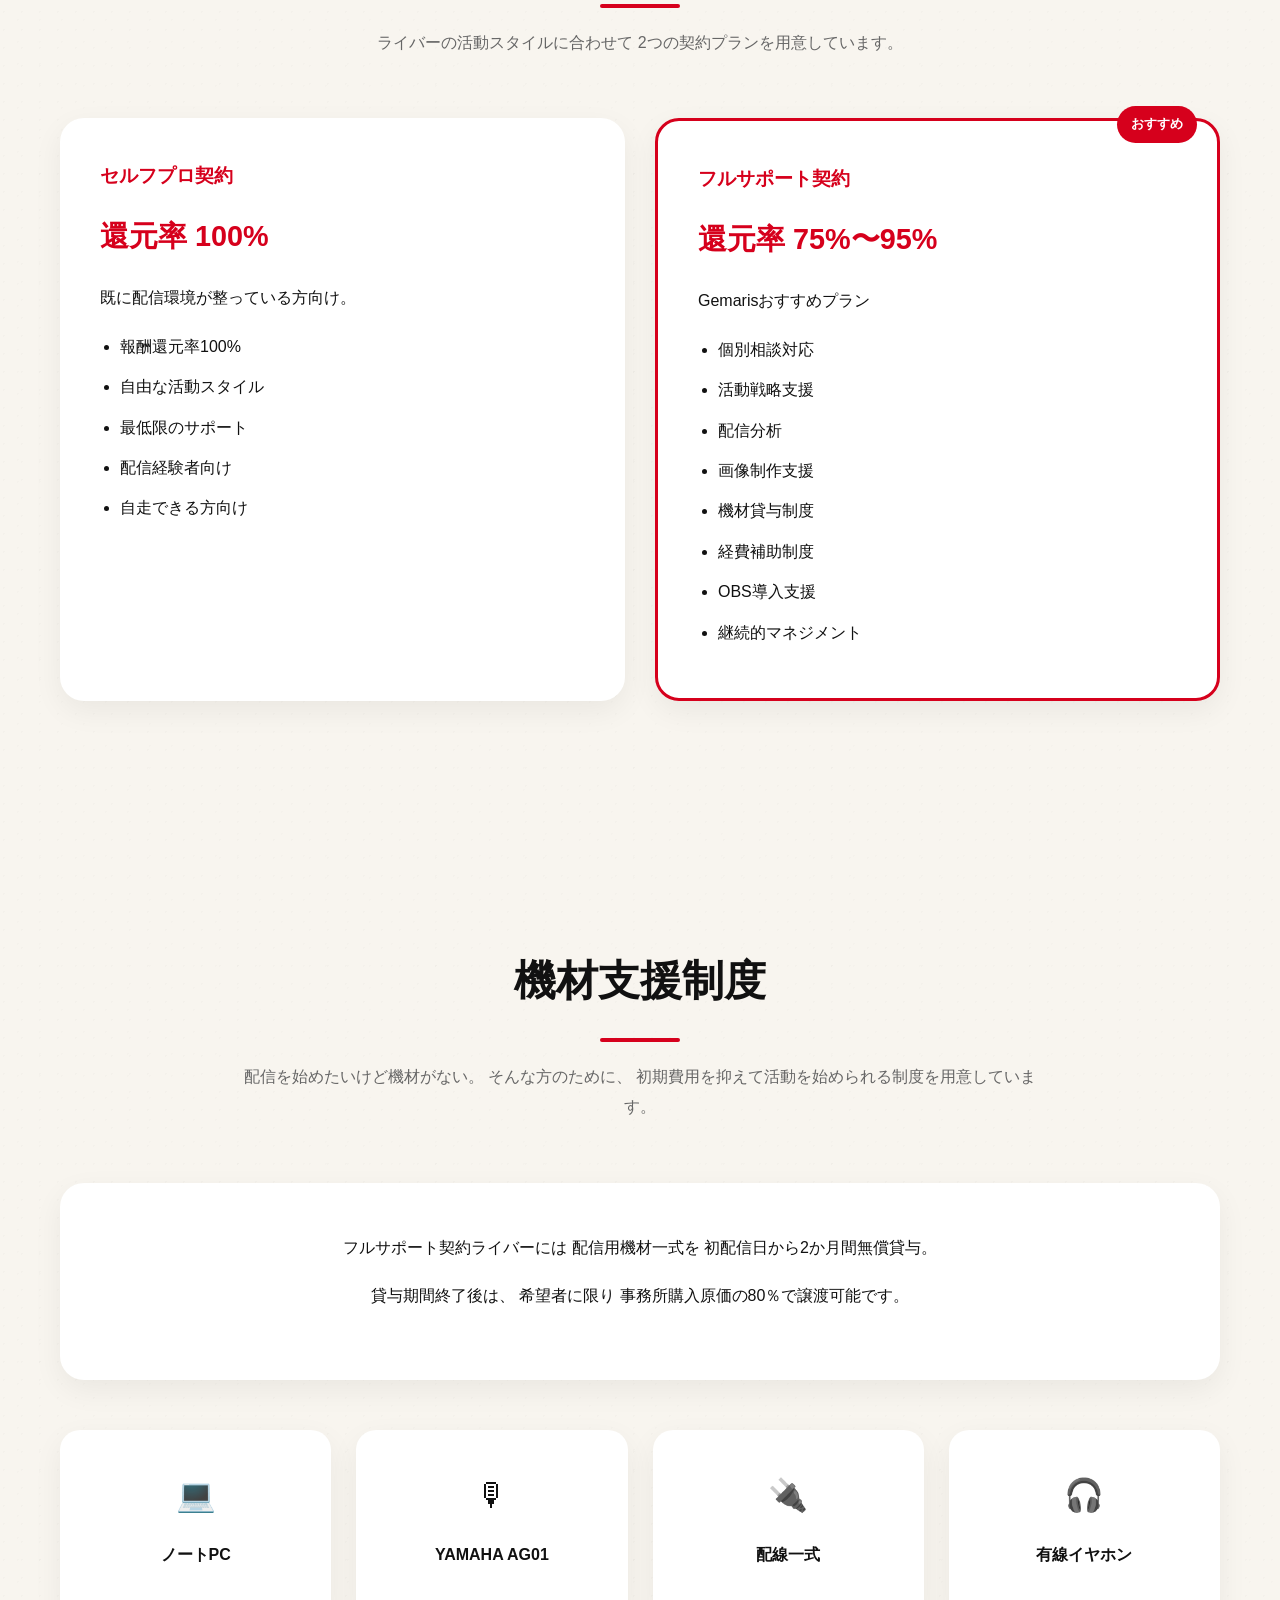
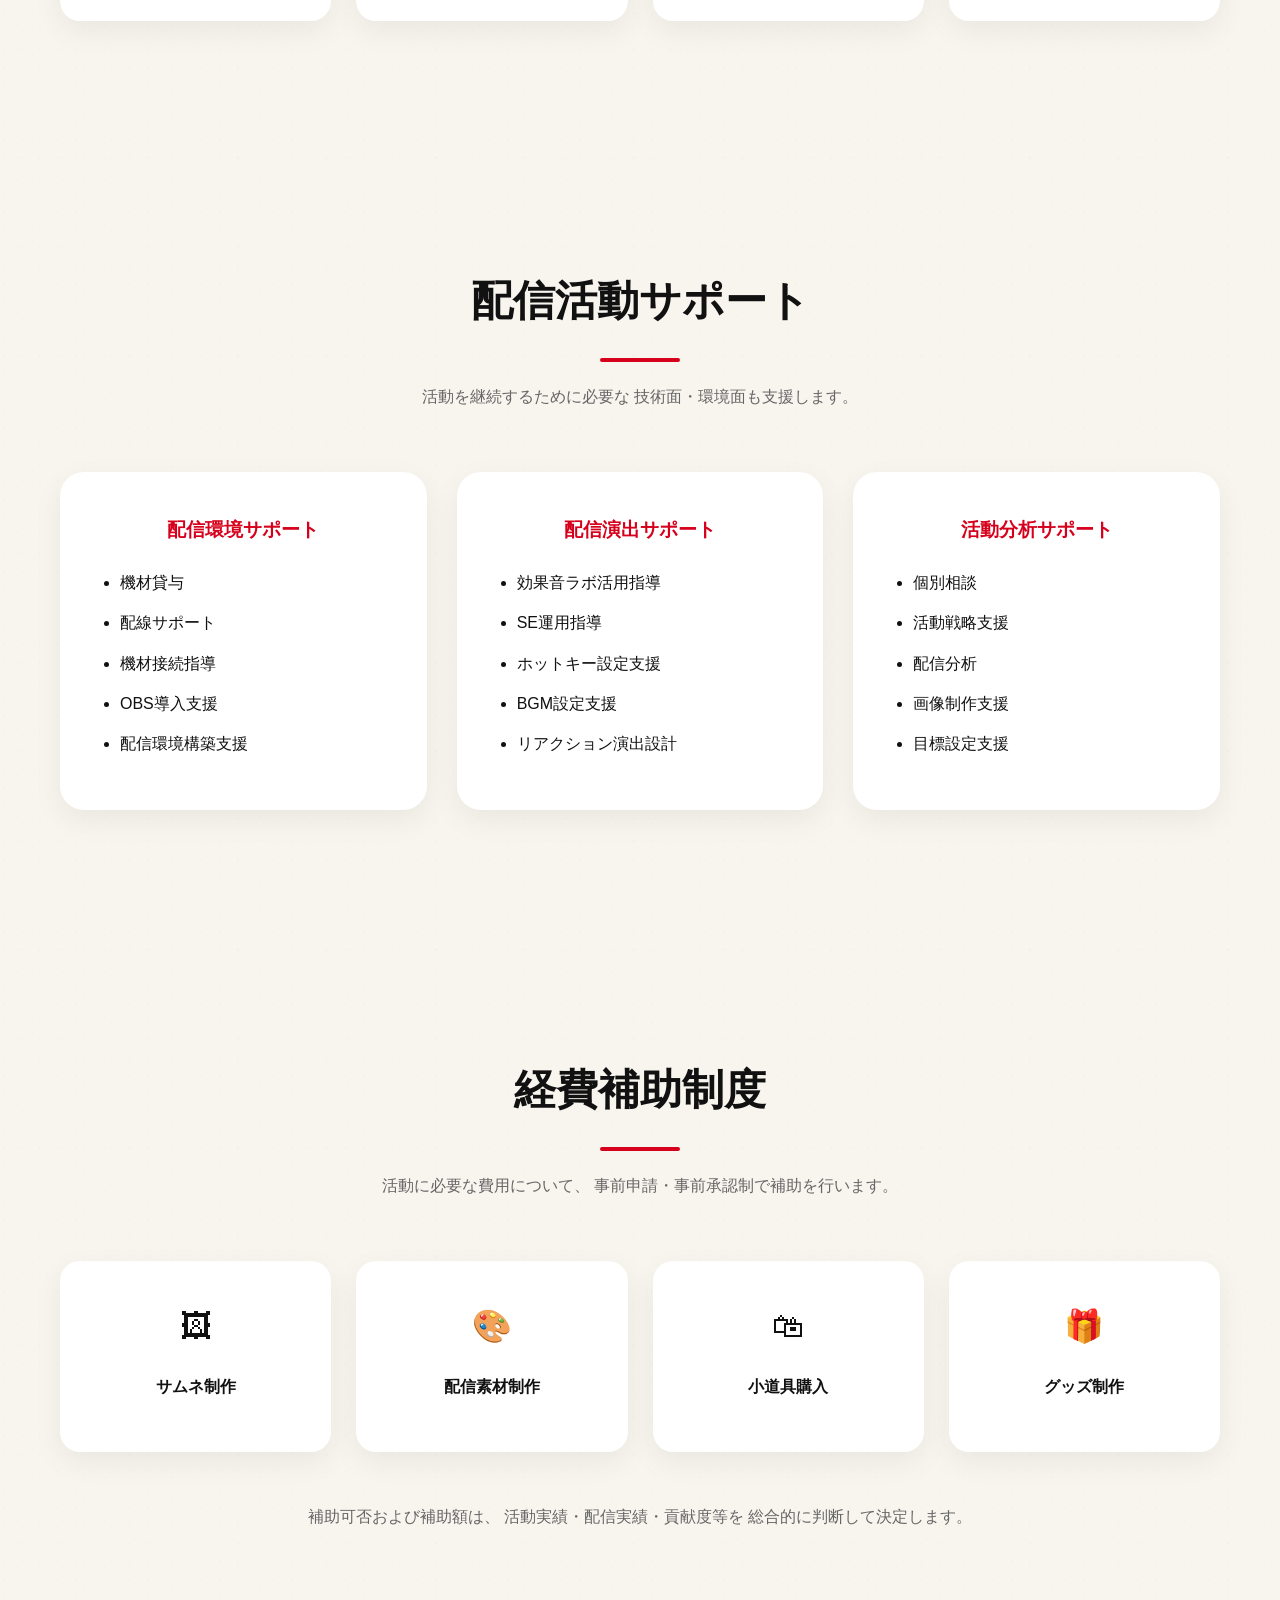
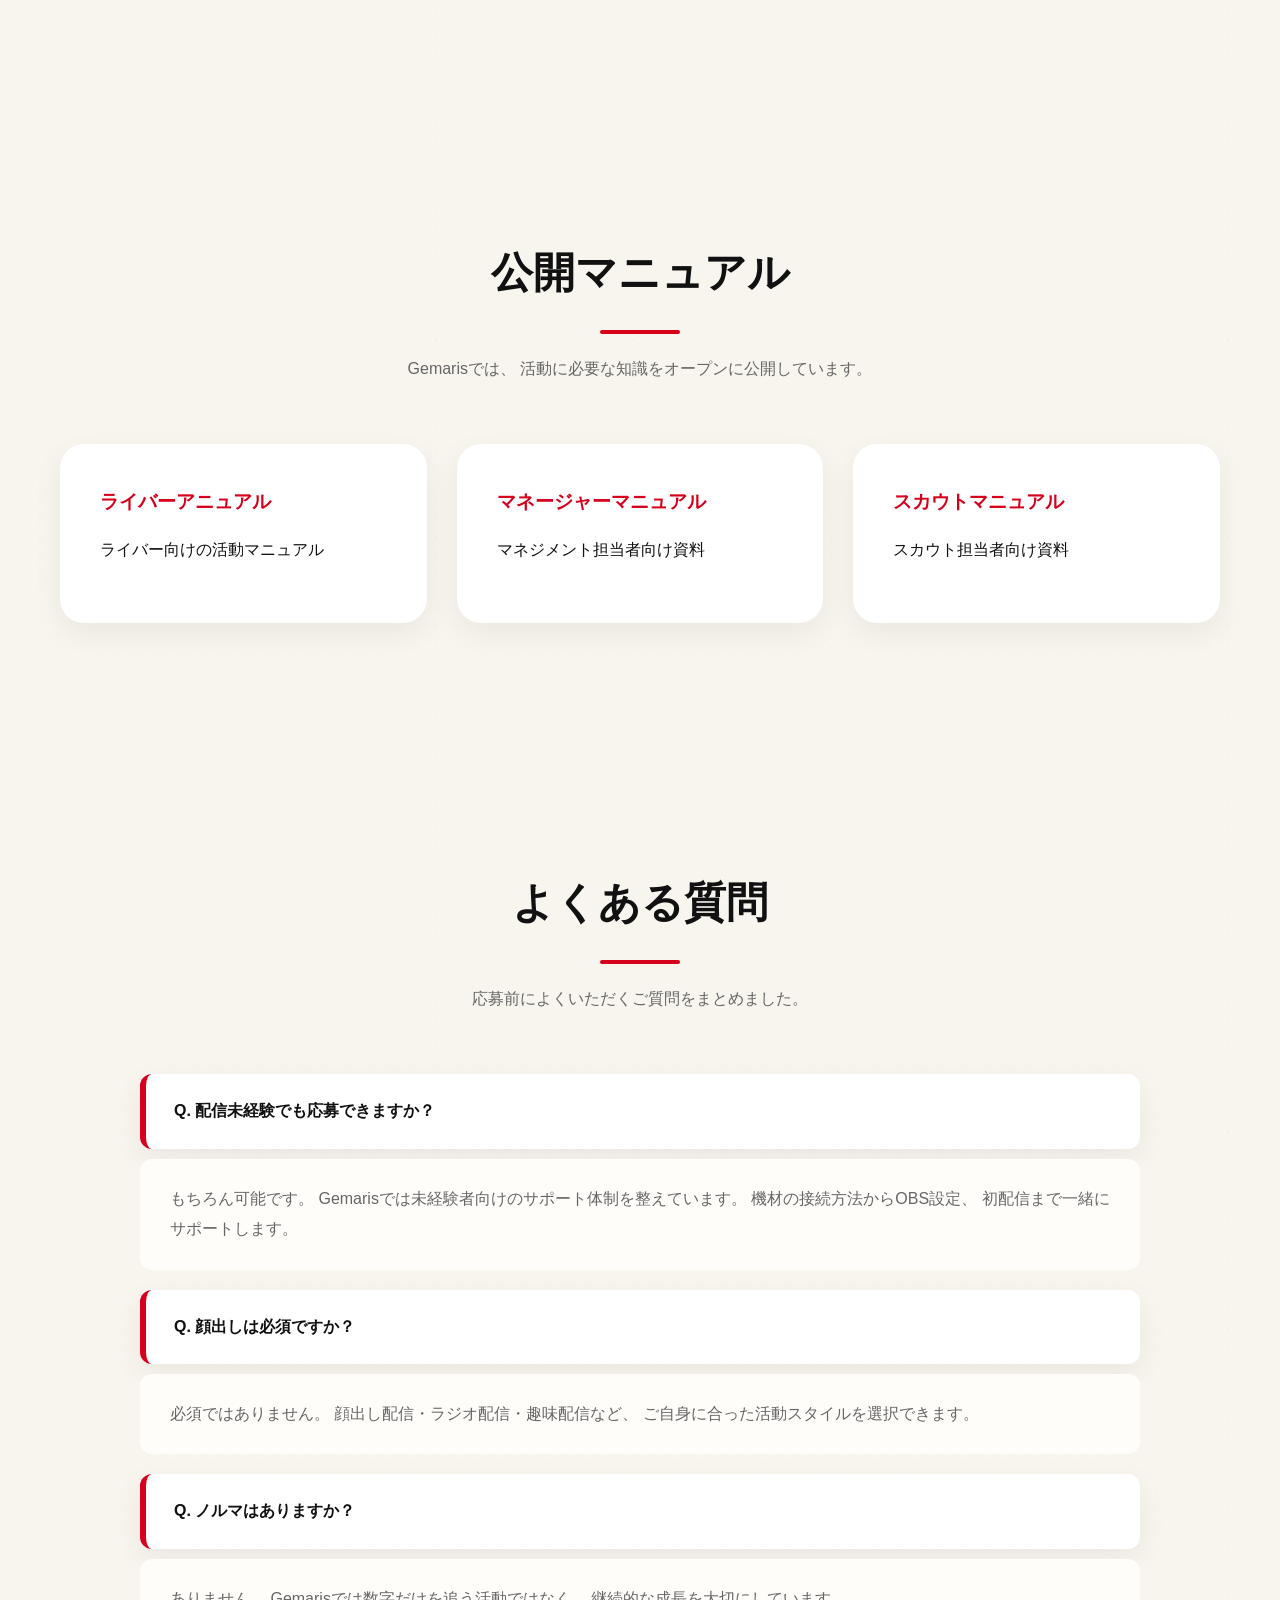
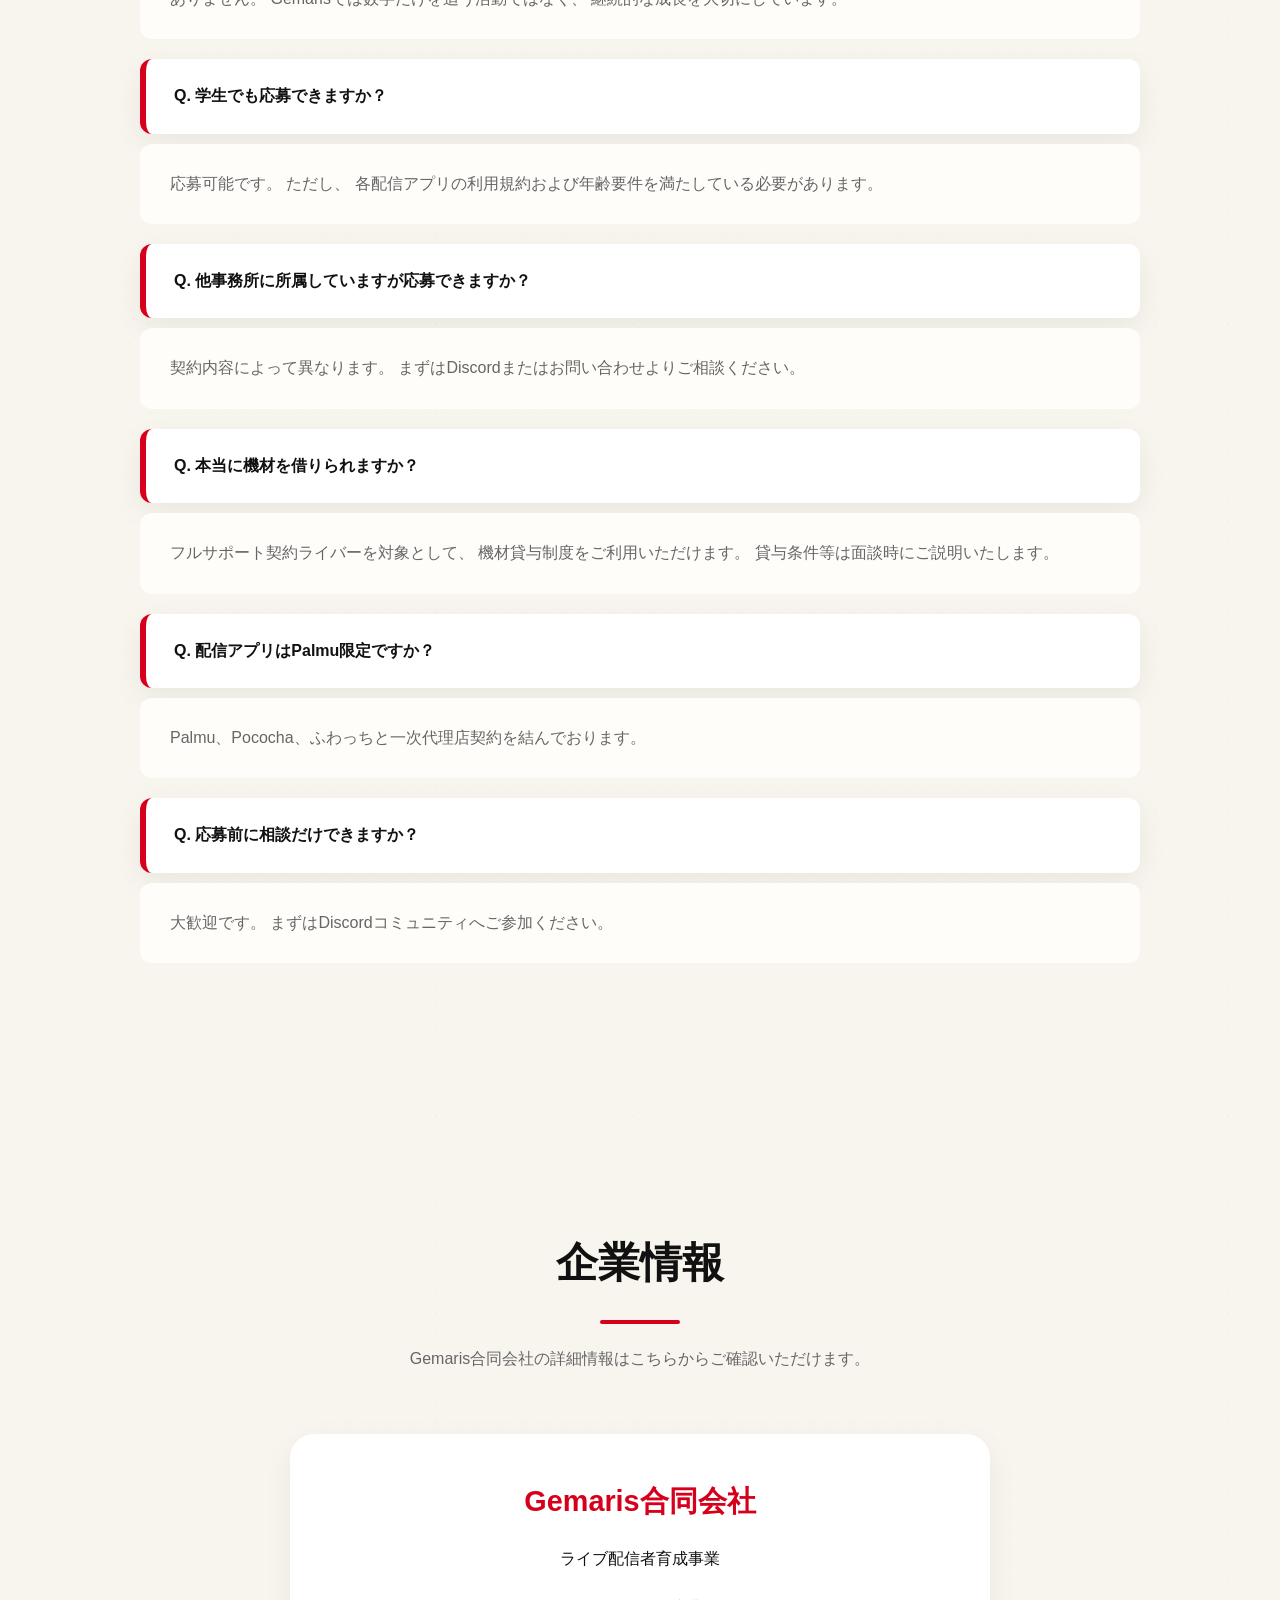
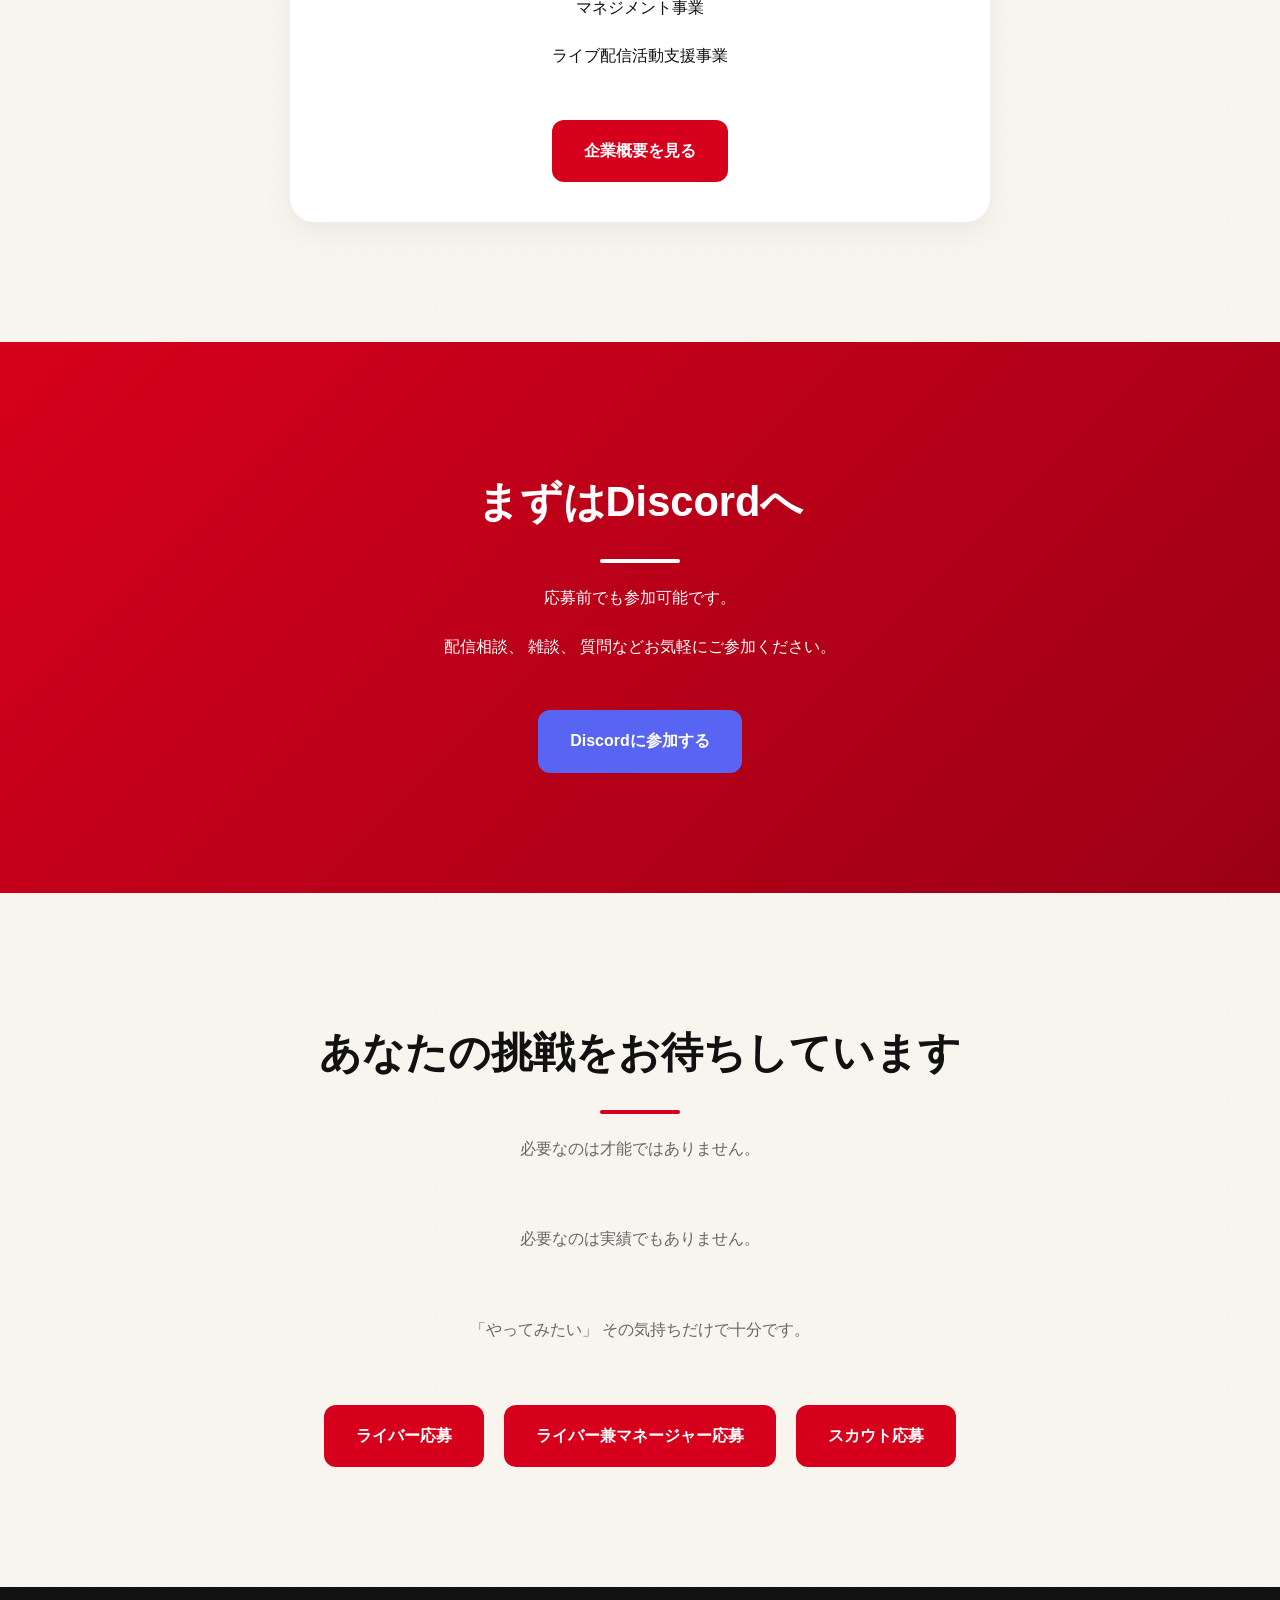
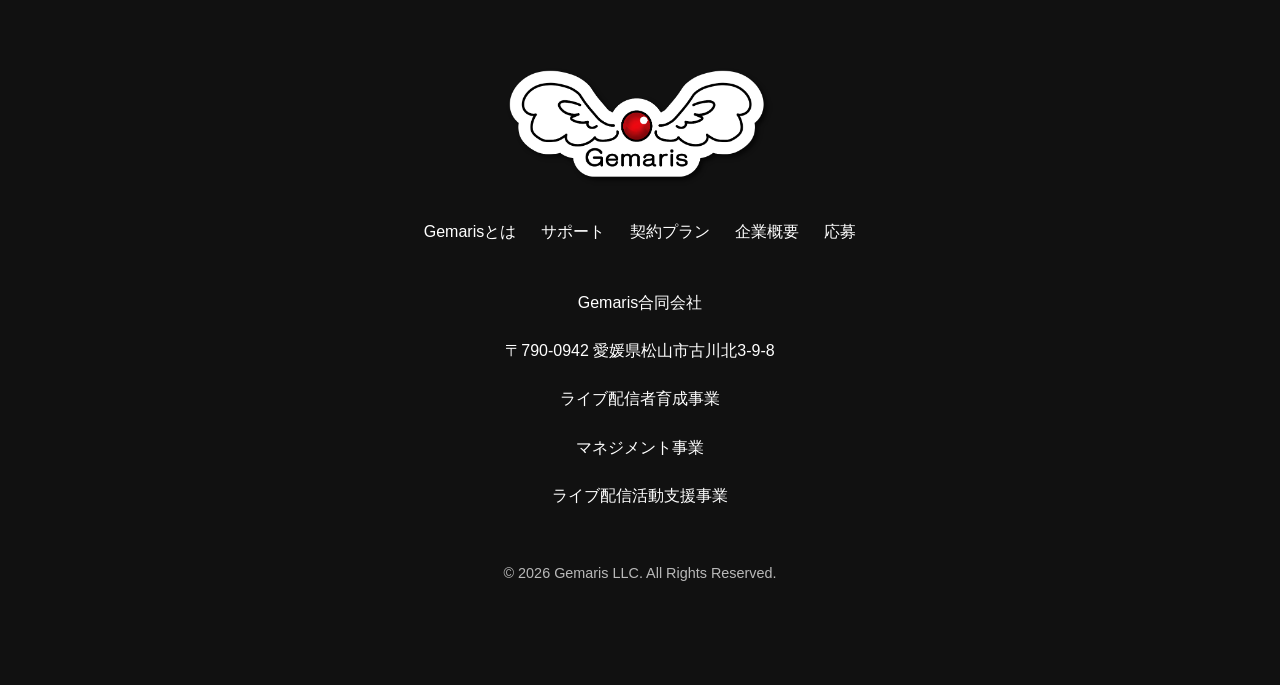
==== commit 54ccc3a6: "Update index.html" ====
--- a/index.html
+++ b/index.html
@@ -158,8 +158,6 @@
 
 <div class="concept-icon">
 
-💎
-
 </div>
 
 <h3>
@@ -189,8 +187,6 @@
 
 <div class="concept-icon">
 
-🌈
-
 </div>
 
 <h3>
@@ -219,8 +215,6 @@
 <div class="concept-card">
 
 <div class="concept-icon">
-
-✨
 
 </div>
 
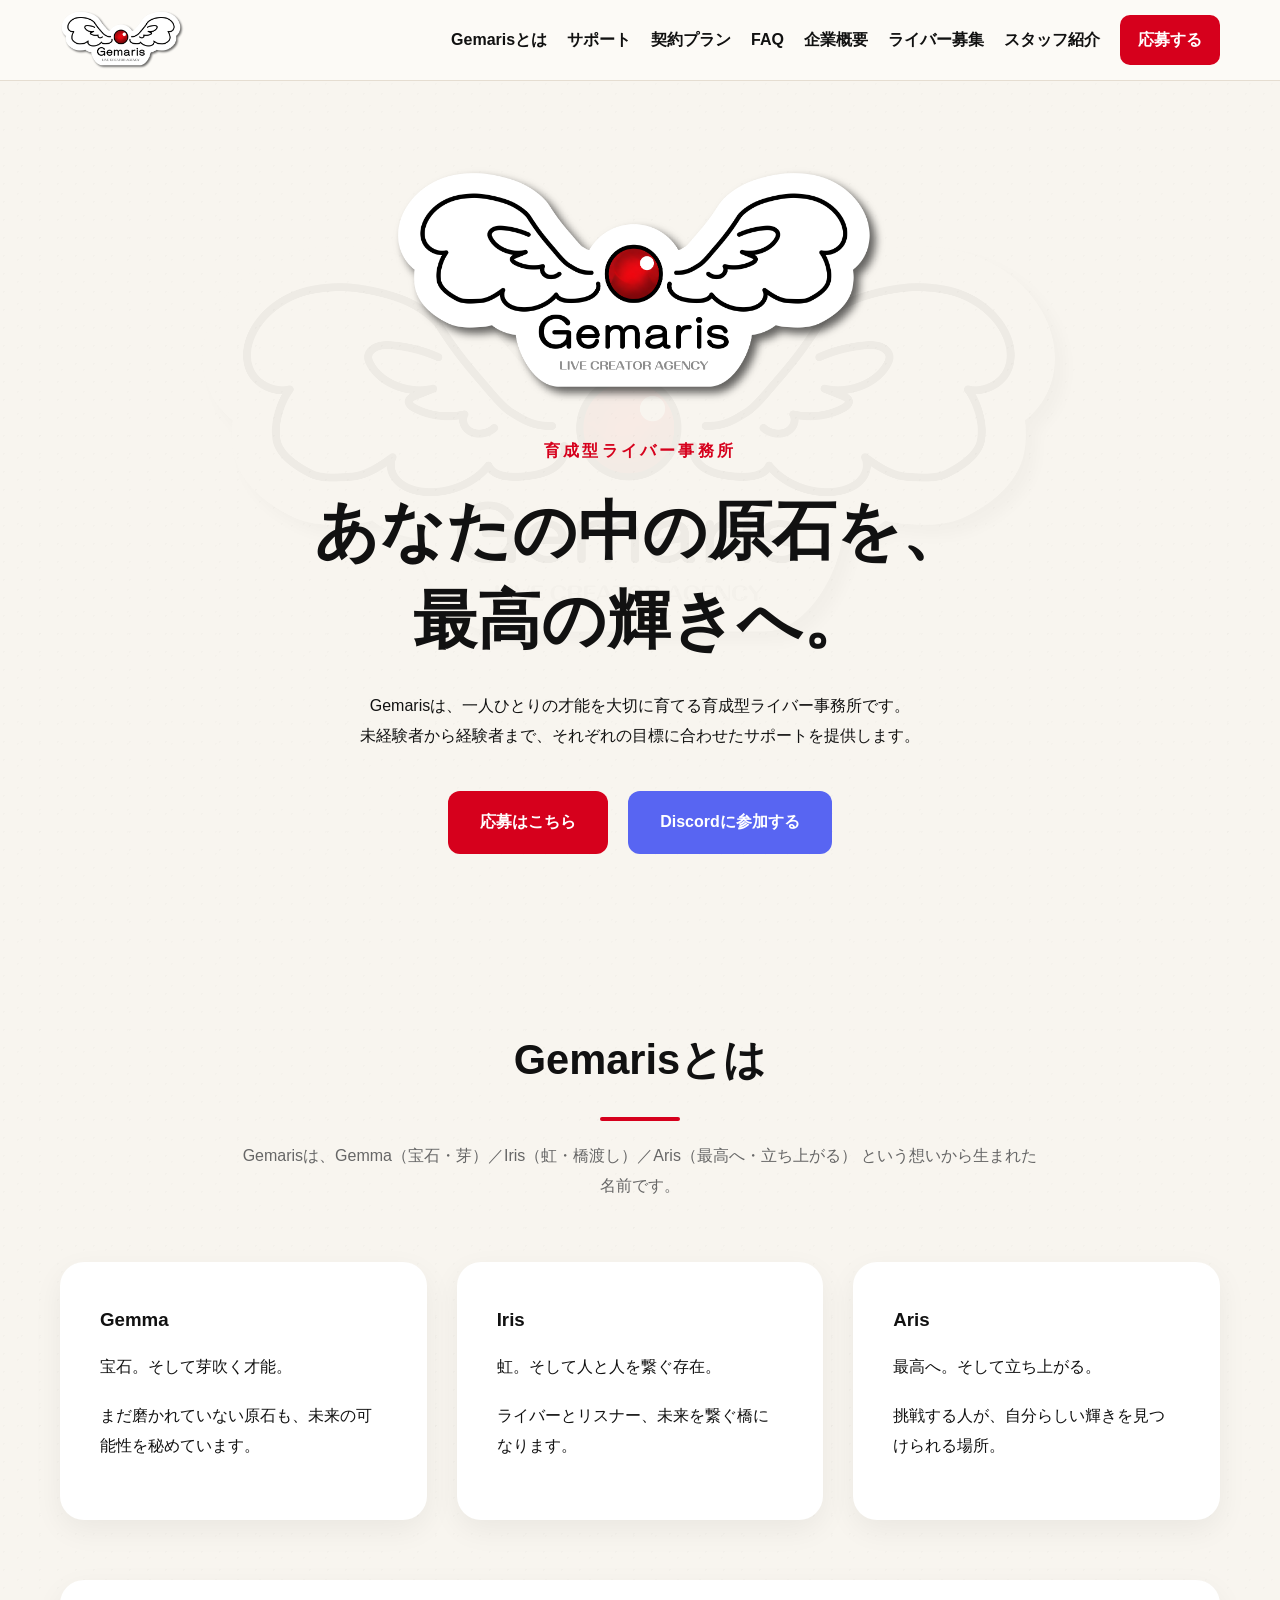
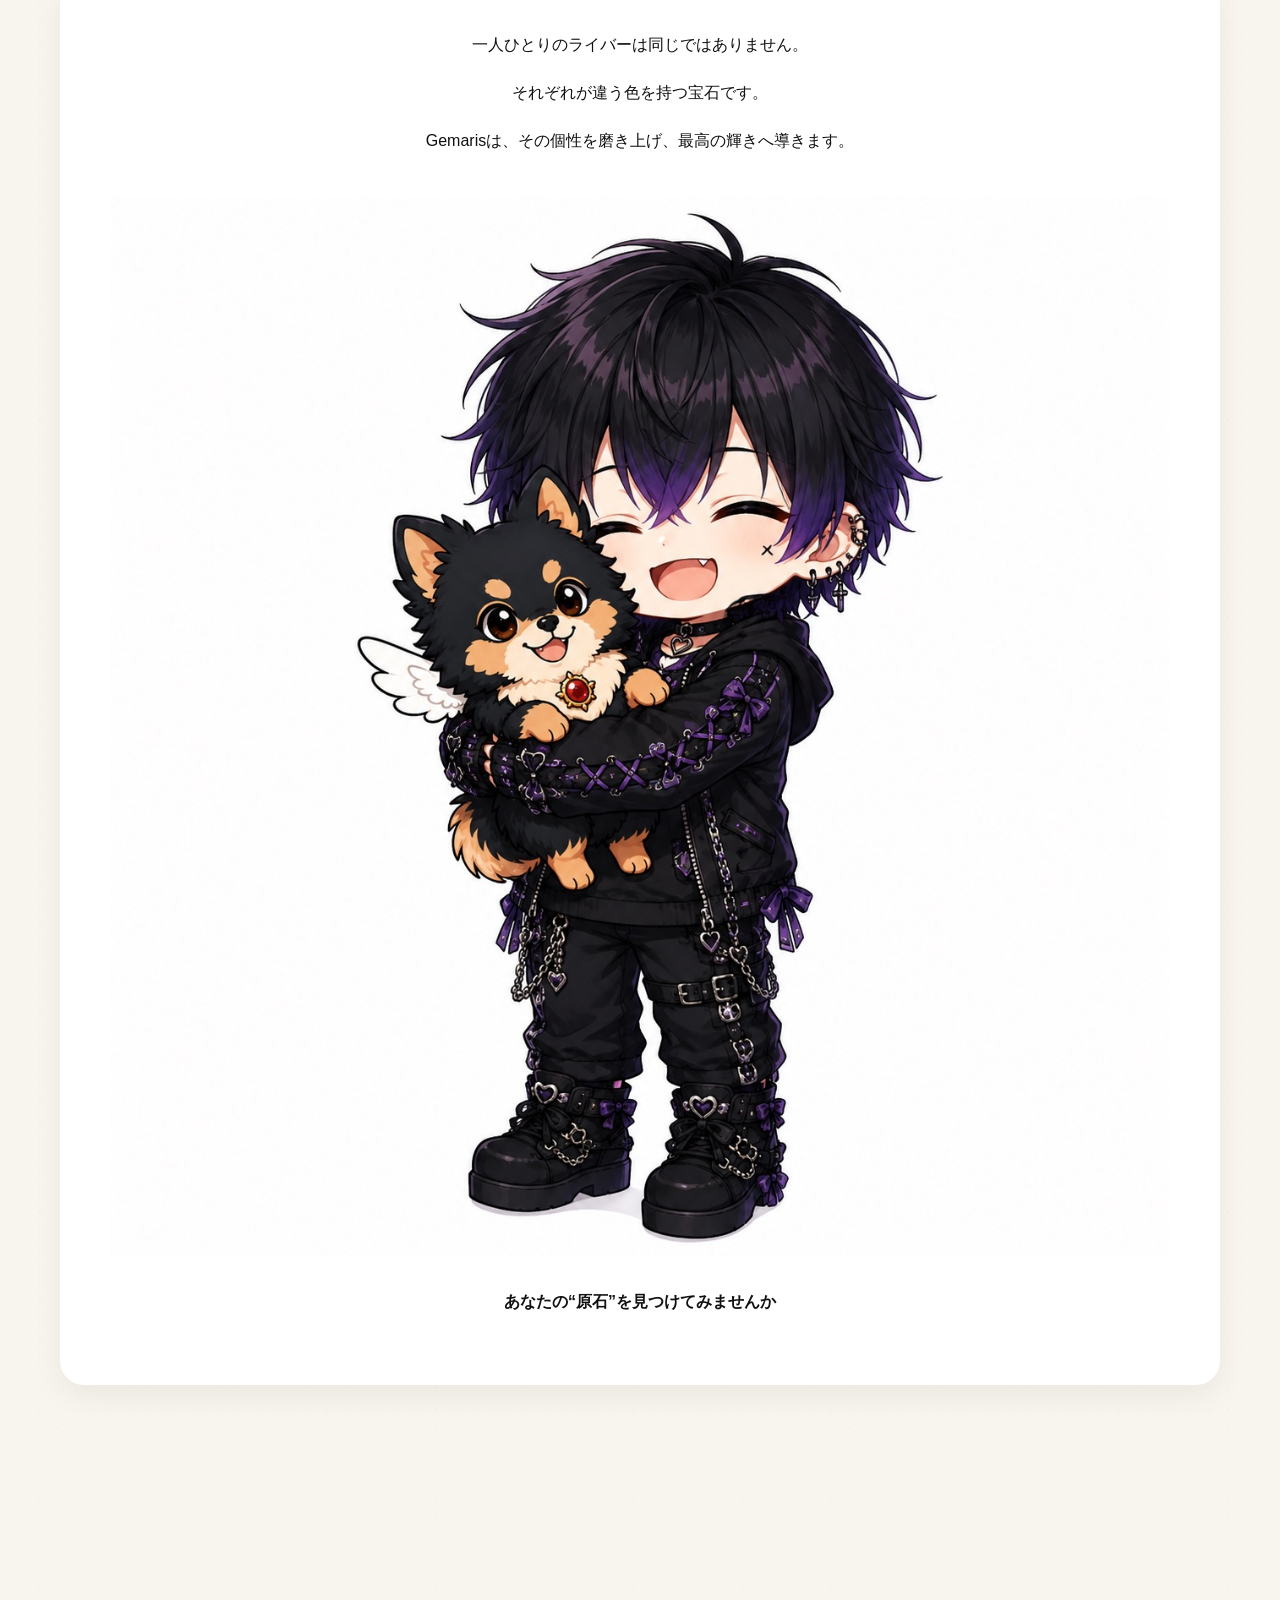
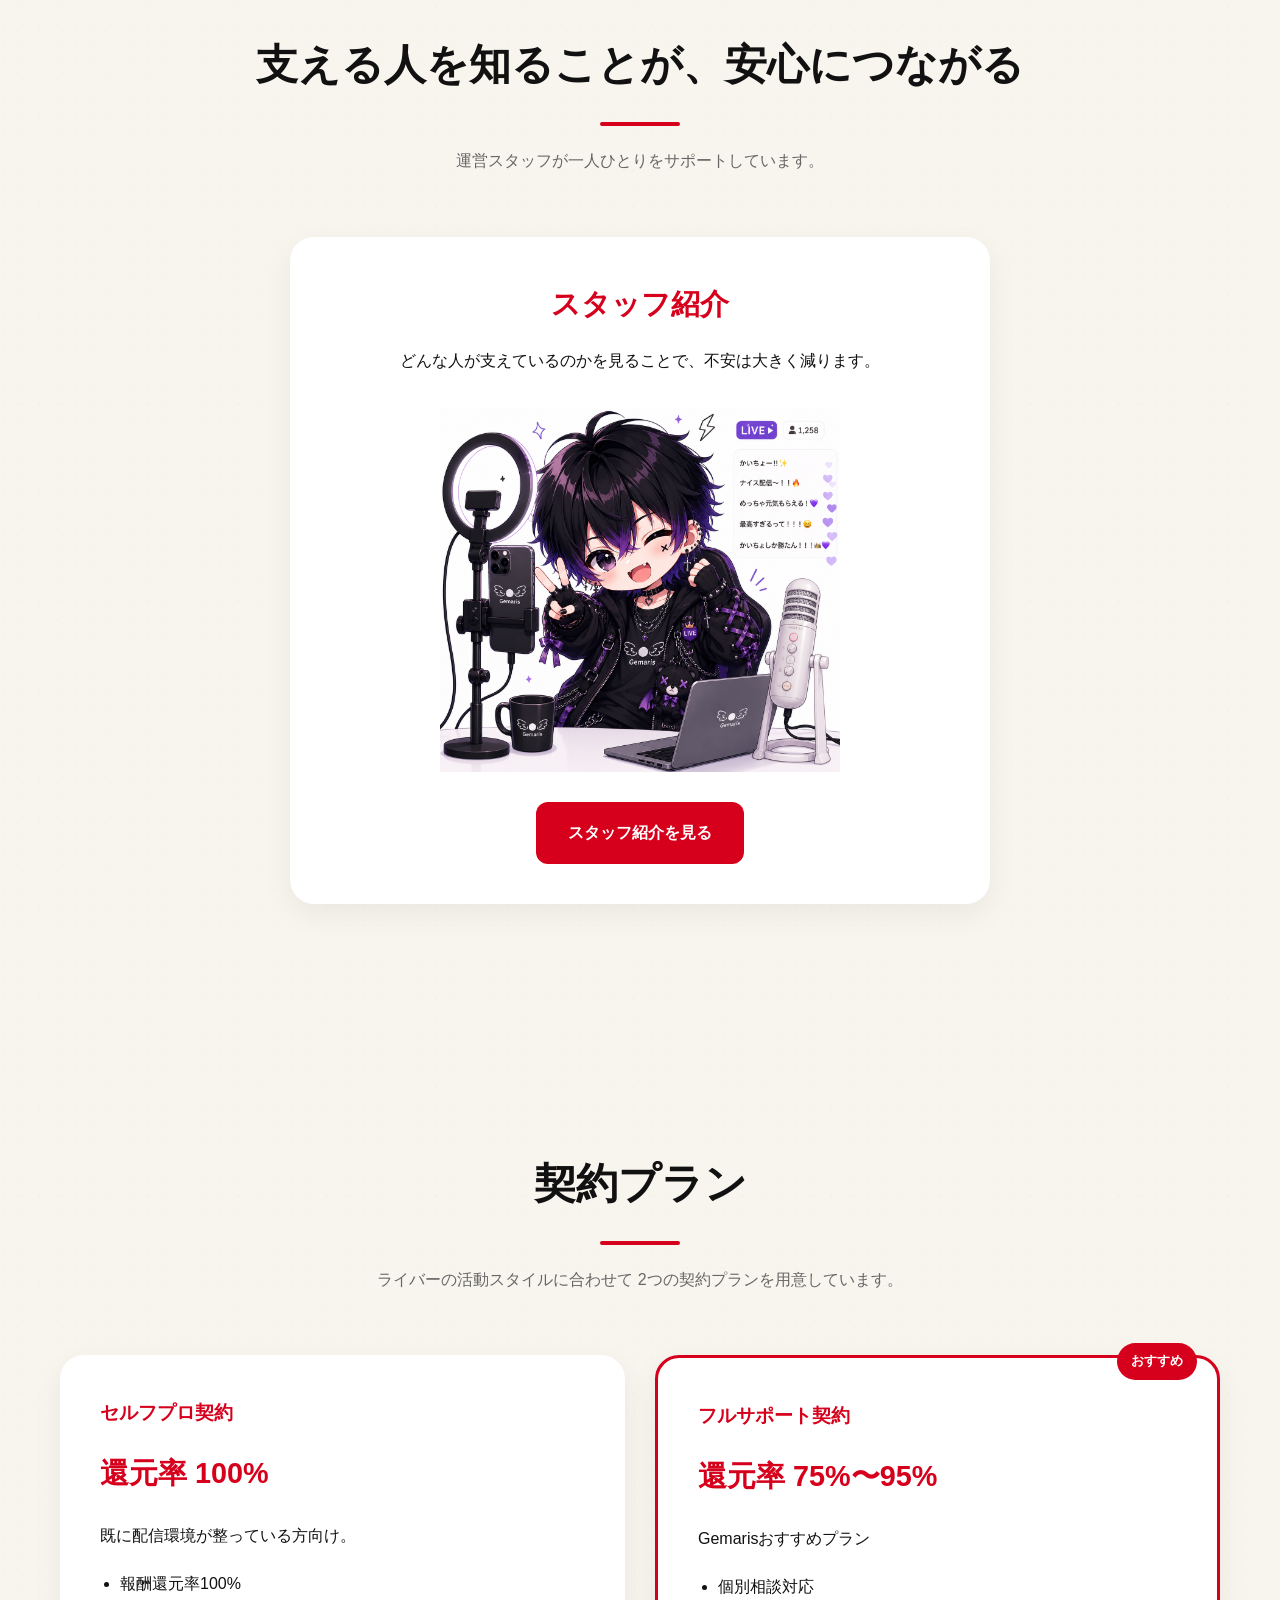
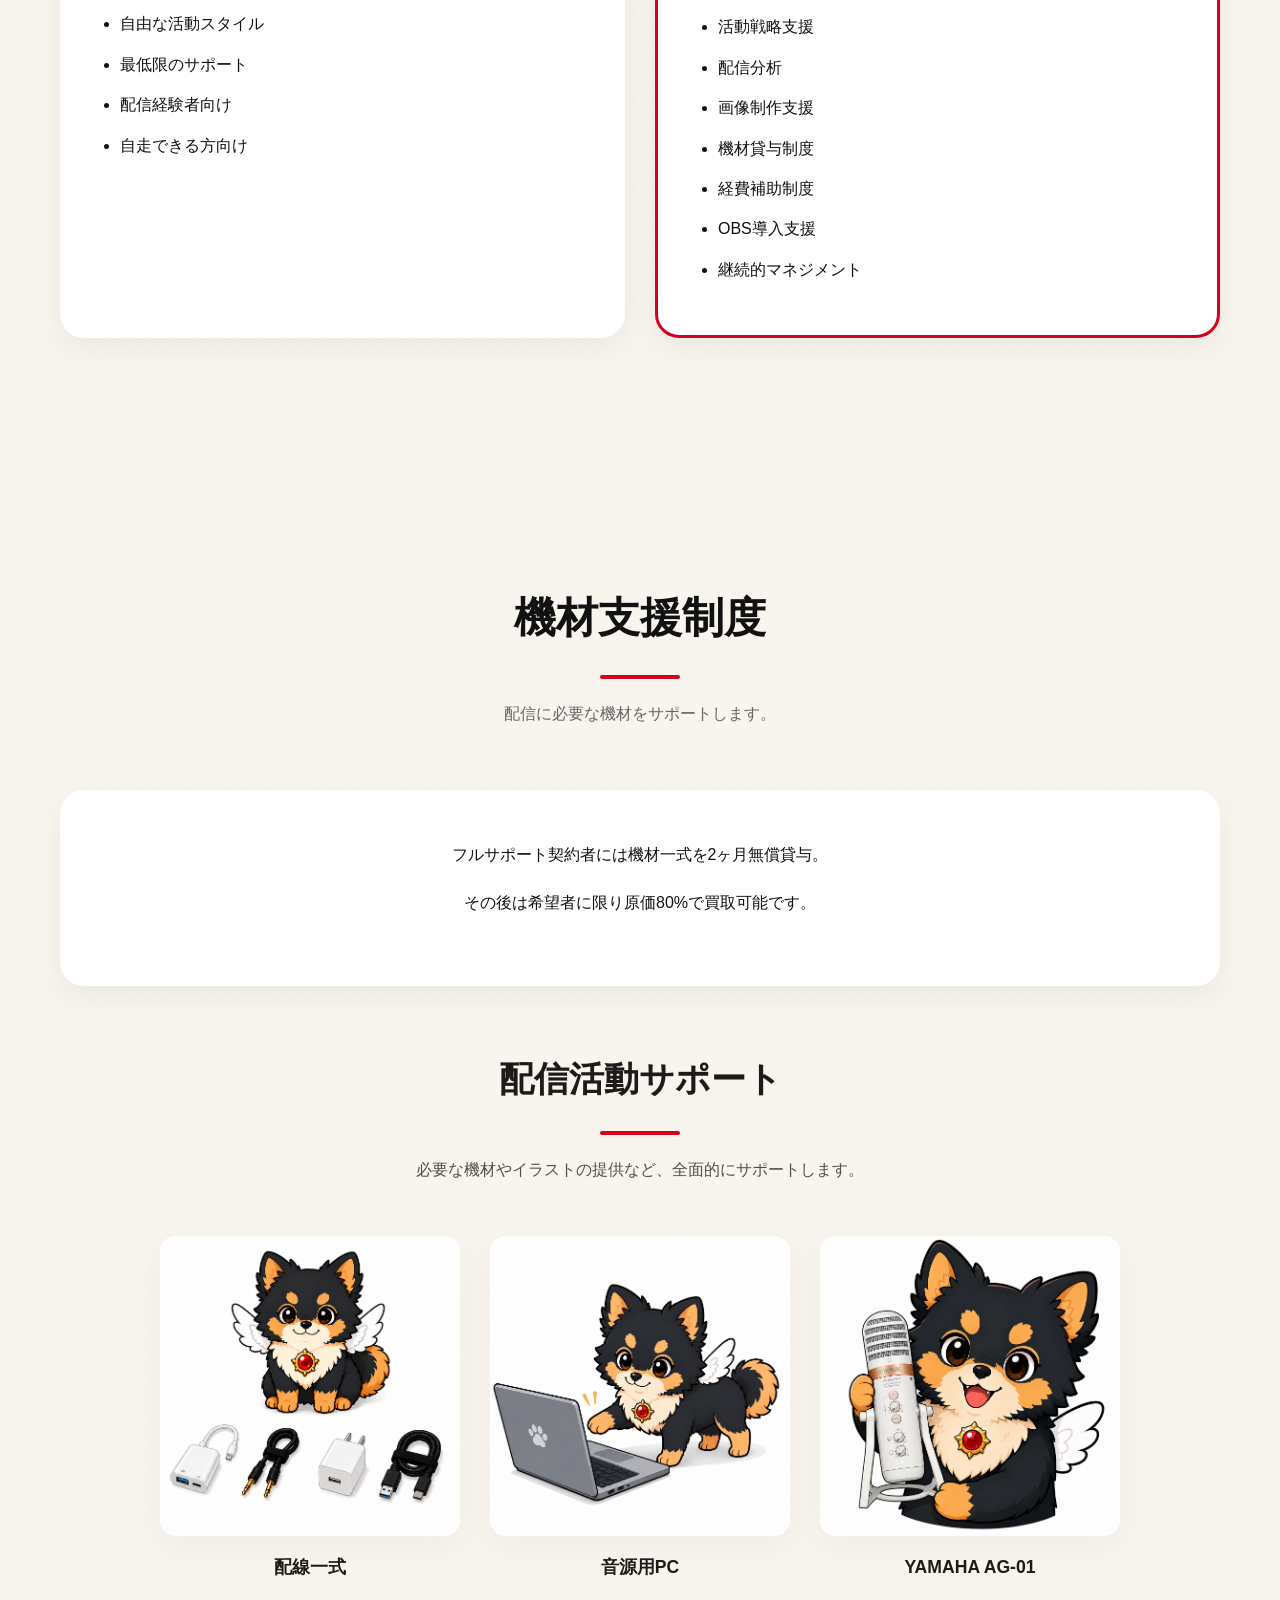
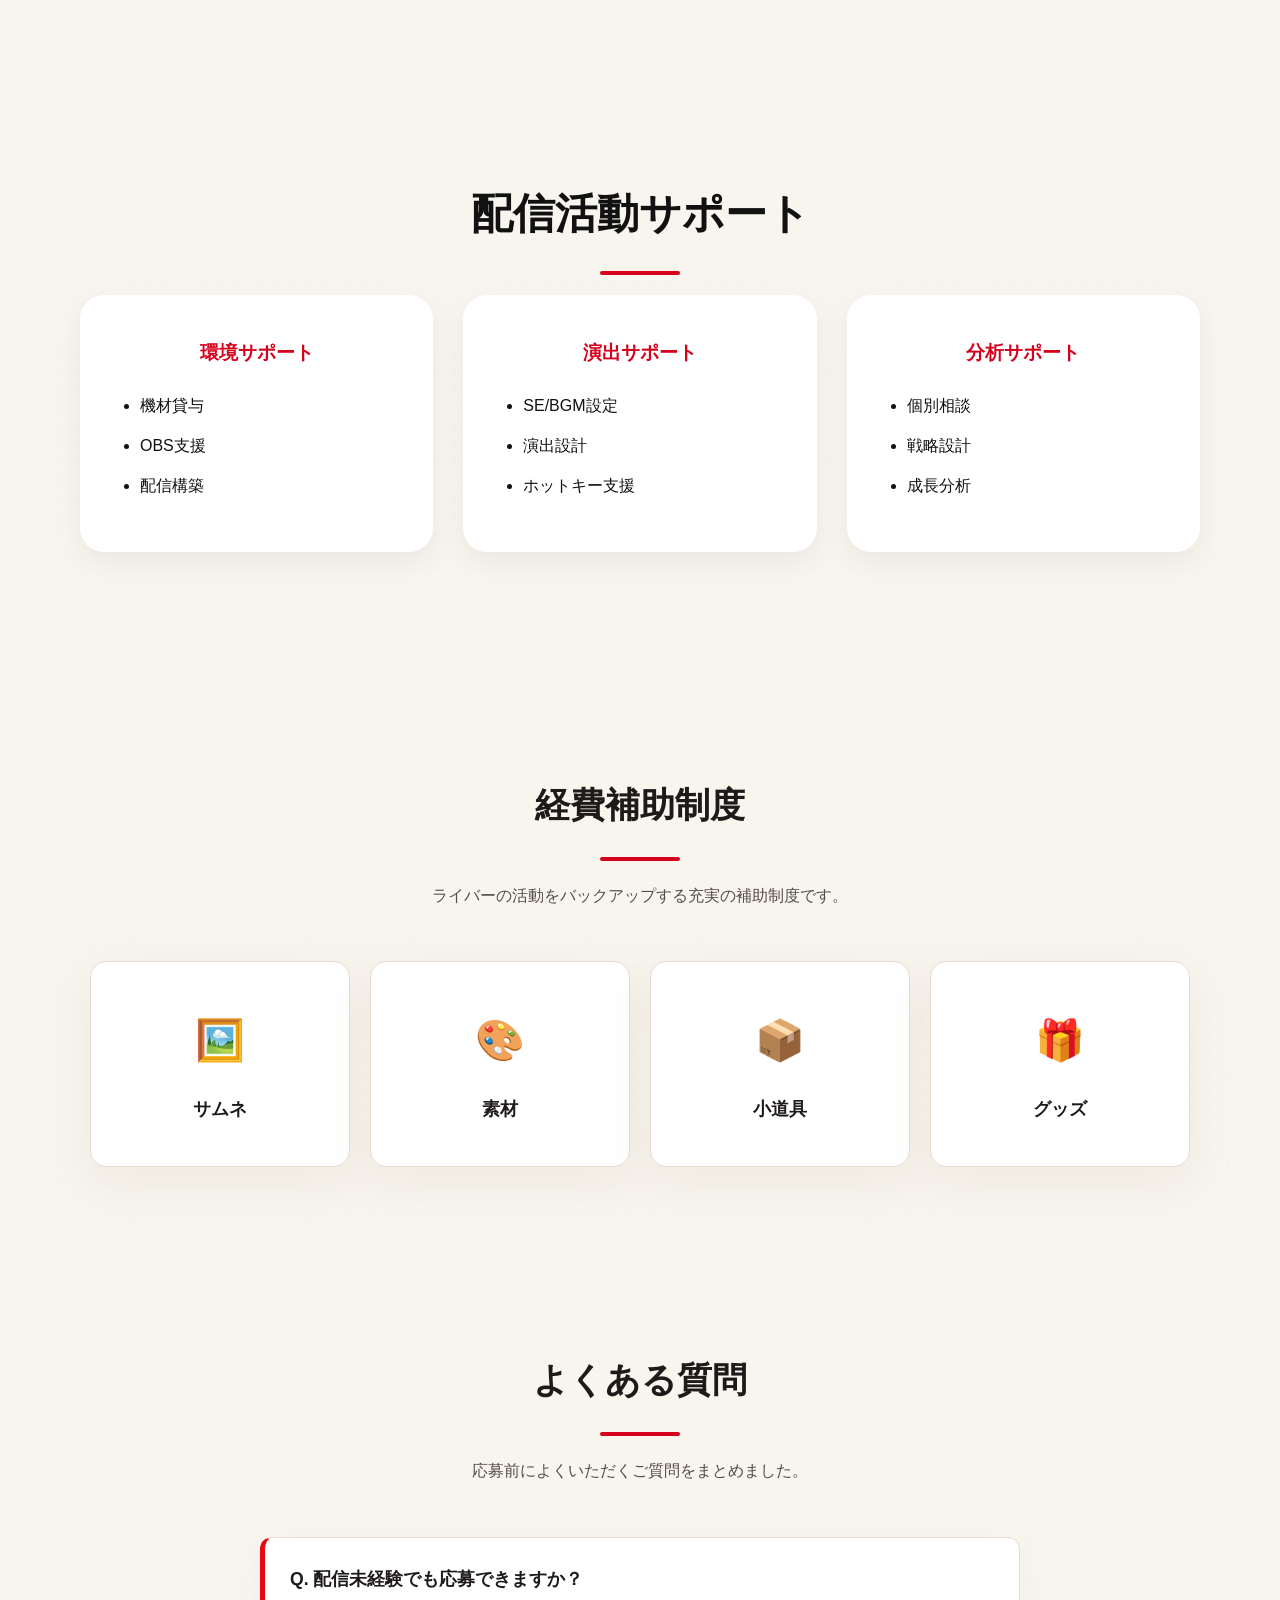
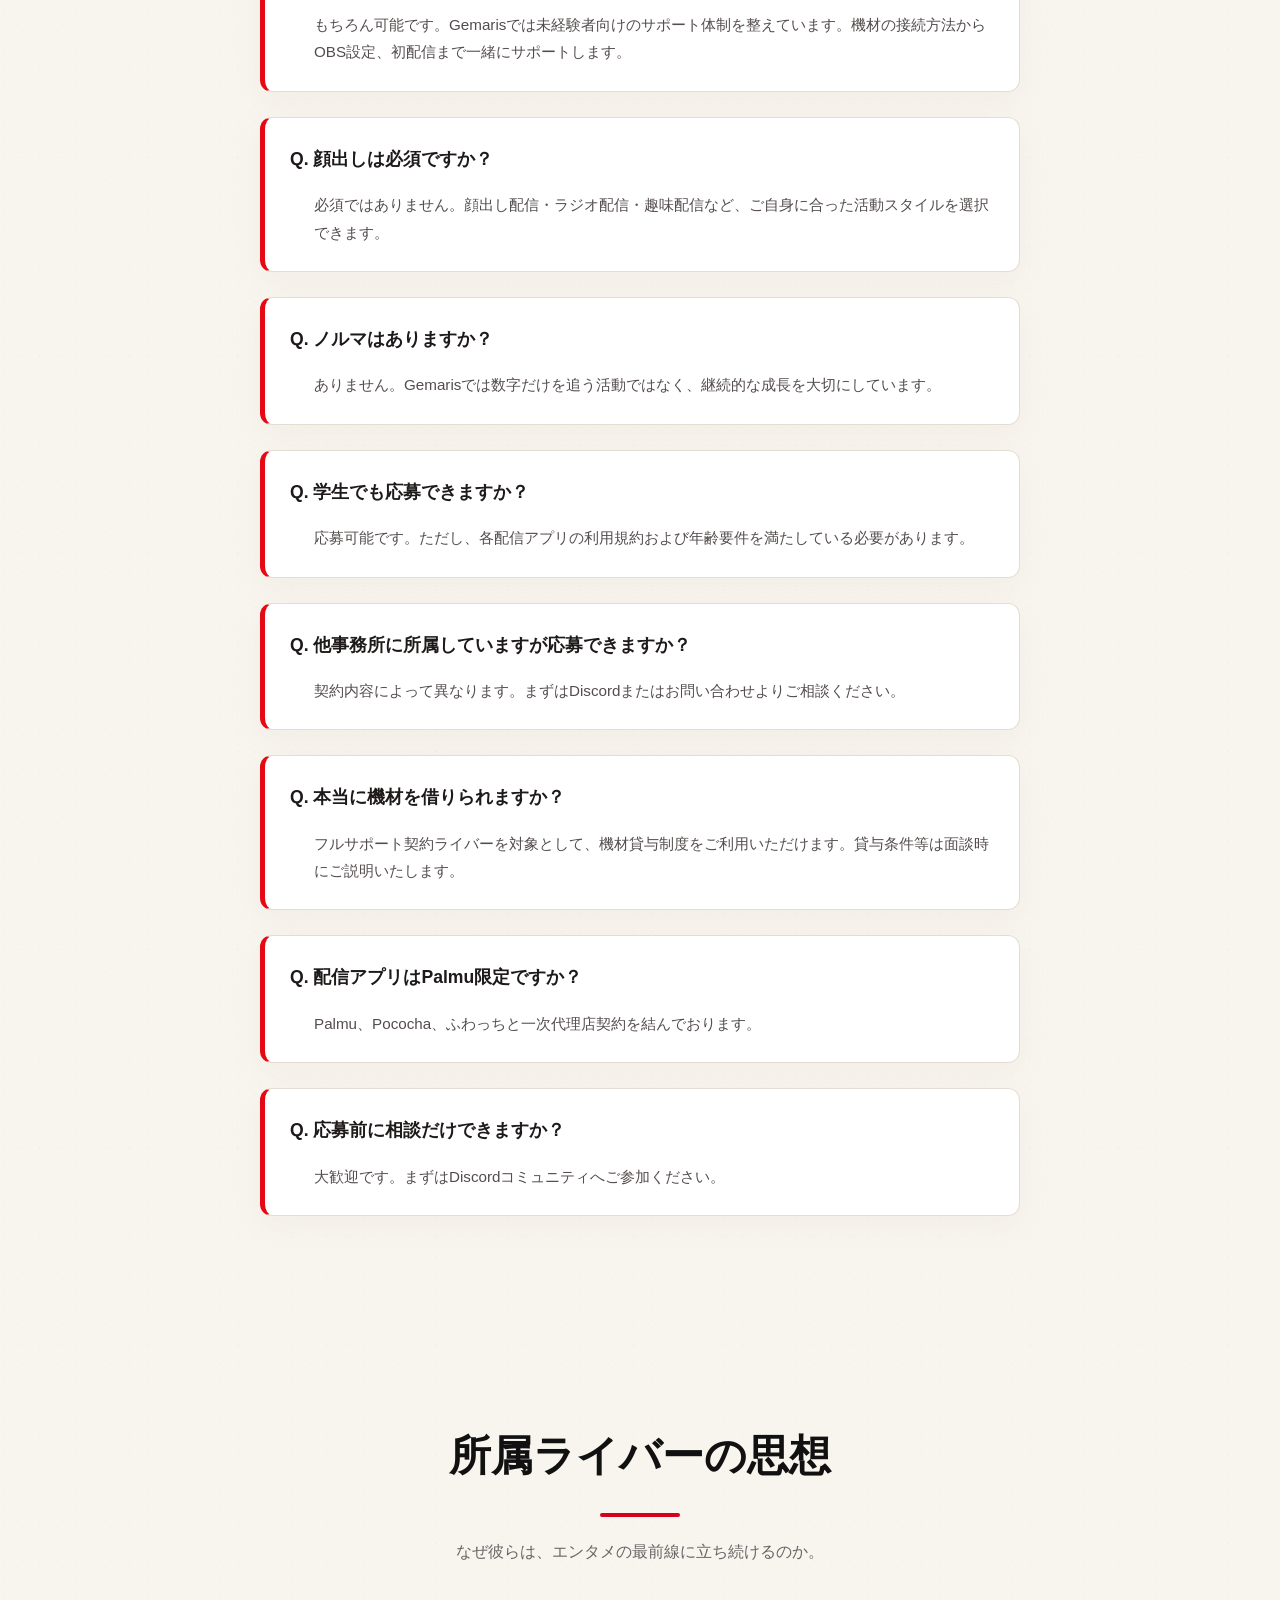
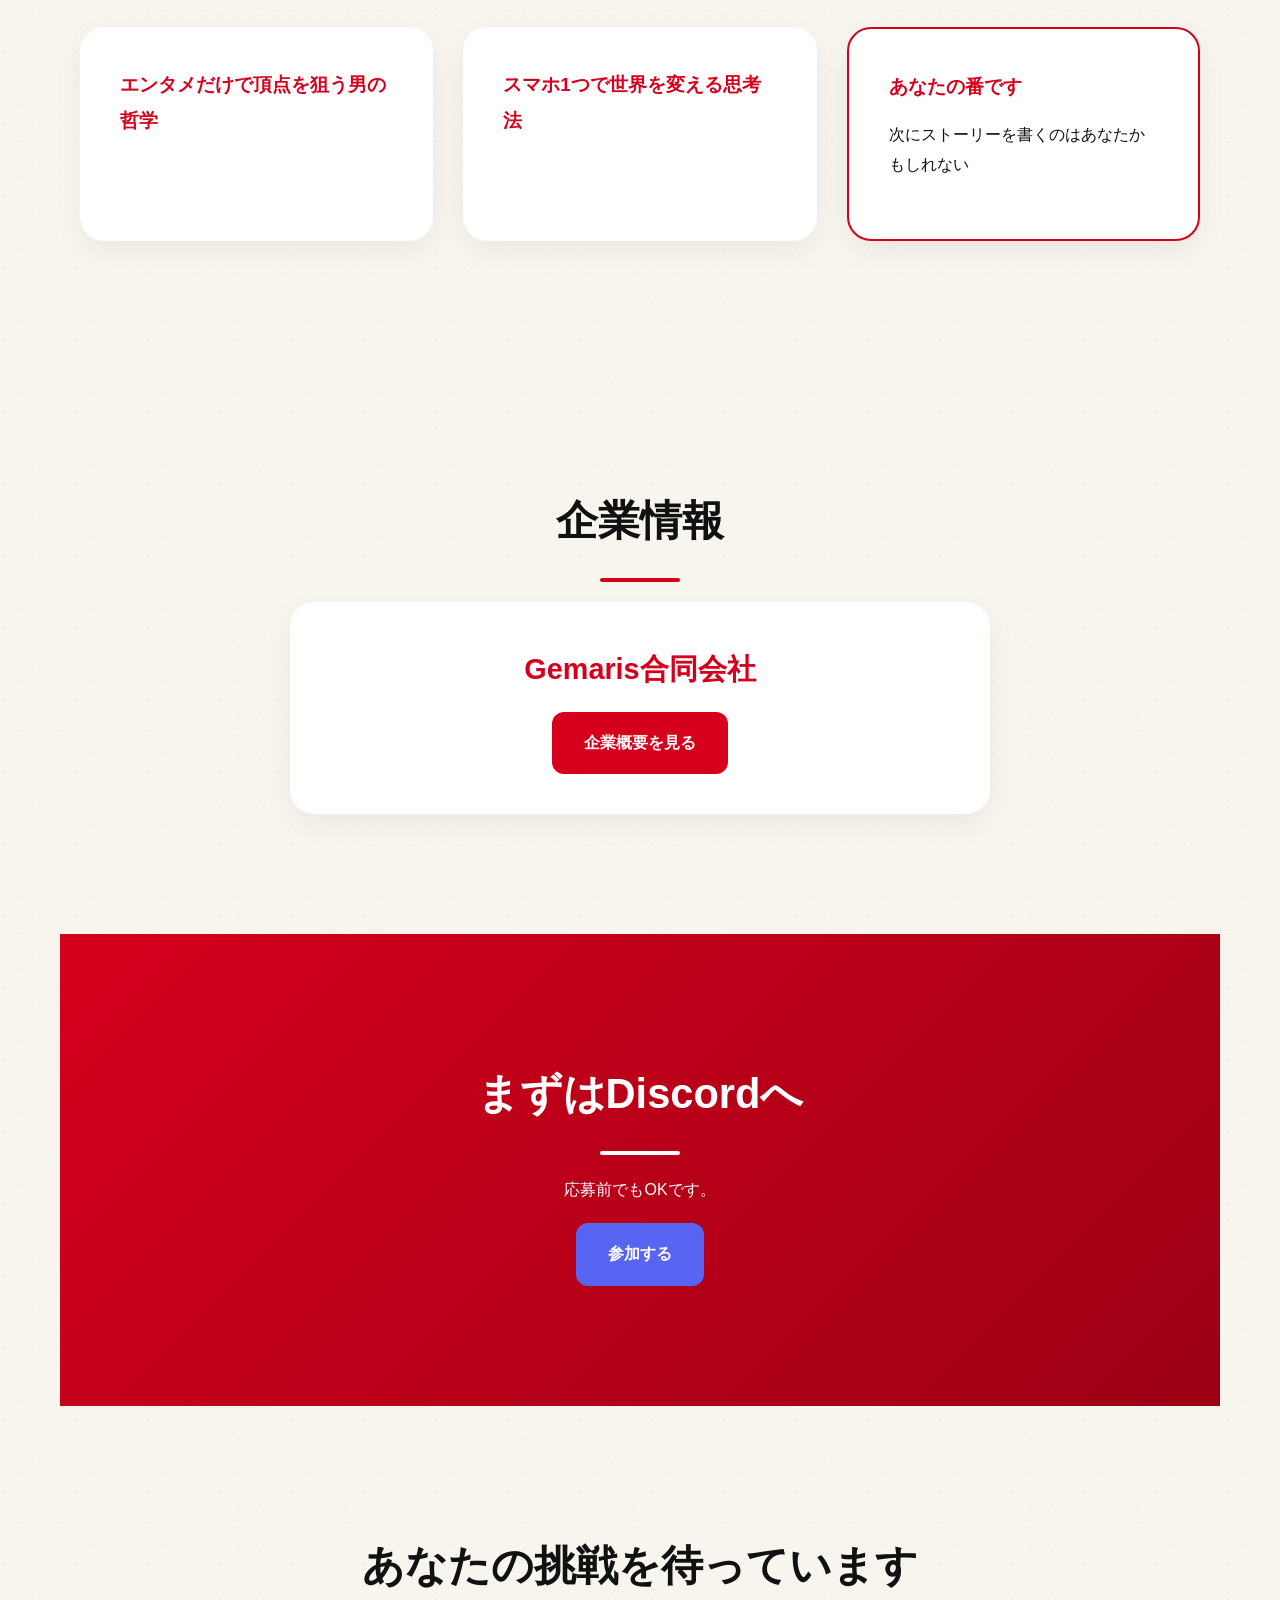
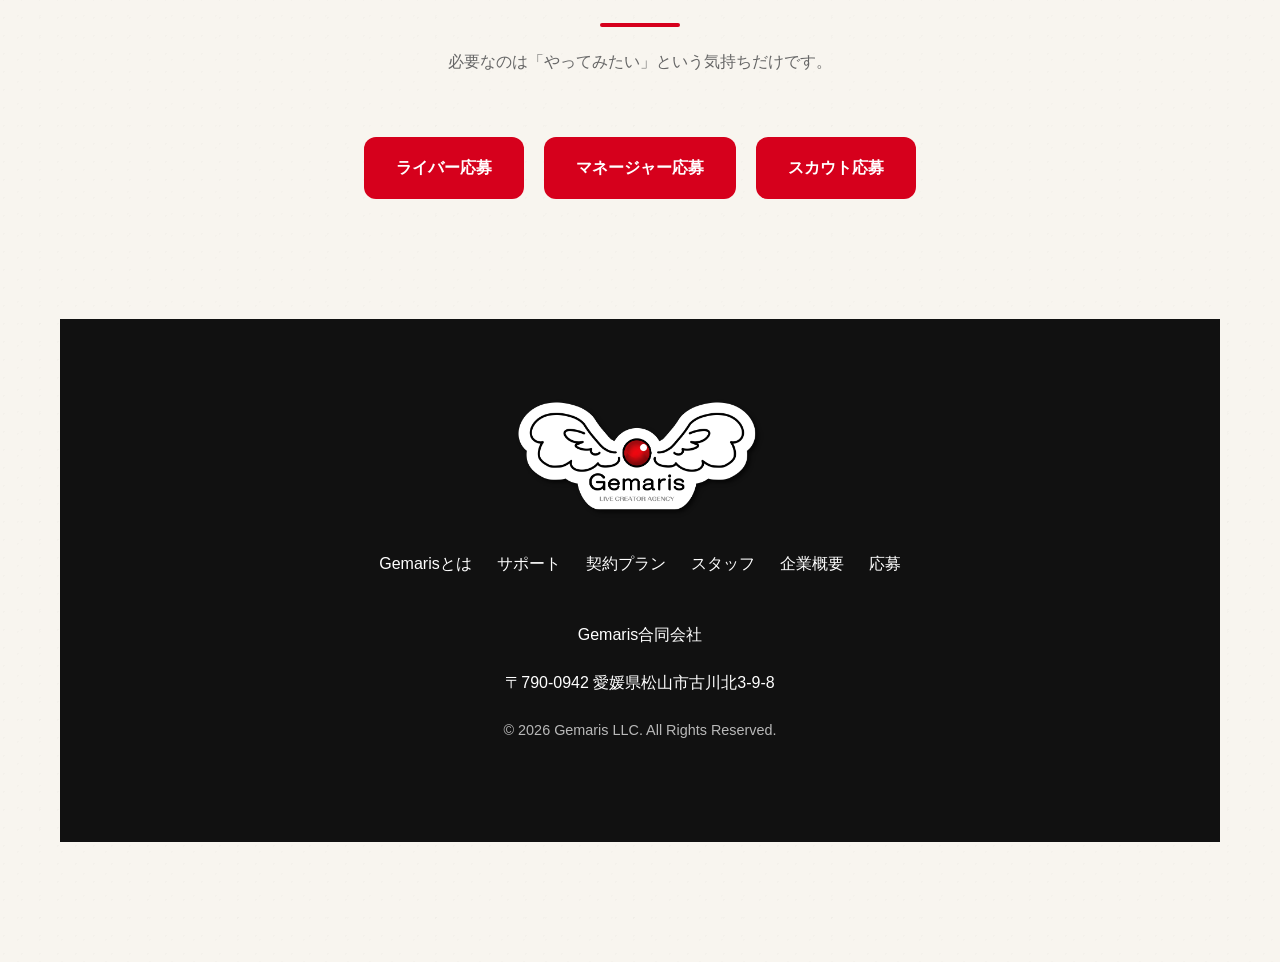
==== commit c003e625: "Add files via upload" ====
--- a/index.html
+++ b/index.html
@@ -19,625 +19,157 @@
 
 <body>
 
+<!-- =========================
+HEADER
+========================= -->
 <header class="header">
 
 <div class="container header-inner">
 
 <a href="index.html">
-
-<img
-src="images/image(24).png"
-alt="Gemaris"
-class="logo">
-
+<img src="images/image(24).png" alt="Gemaris" class="logo">
 </a>
 
 <nav>
-
 <a href="#about">Gemarisとは</a>
-
 <a href="#support">サポート</a>
-
 <a href="#plans">契約プラン</a>
-
+<a href="#faq">FAQ</a>
 <a href="company.html">企業概要</a>
-
-<a href="#faq">FAQ</a>
-
-<a href="apply.html" class="apply-btn">
-
-応募する
-
-</a>
-
+<a href="recruit.html">ライバー募集</a>
+<a href="staff.html">スタッフ紹介</a>
+<a href="apply.html" class="apply-btn">応募する</a>
 </nav>
 
 </div>
 
 </header>
 
+<!-- =========================
+HERO
+========================= -->
 <section class="hero">
 
 <div class="hero-background">
-
-<img
-src="images/image(24).png"
-alt=""
-class="hero-logo-bg">
-
+<img src="images/image(24).png" alt="" class="hero-logo-bg">
 </div>
 
 <div class="container hero-inner">
 
-<img
-src="images/image(24).png"
-alt="Gemaris"
-class="hero-logo">
-
-<p class="hero-category">
-
-育成型ライバー事務所
-
-</p>
+<img src="images/image(24).png" alt="Gemaris" class="hero-logo">
+
+<p class="hero-category">育成型ライバー事務所</p>
 
 <h1>
-
 あなたの中の原石を、<br>
 最高の輝きへ。
-
 </h1>
 
 <p class="hero-text">
-
-Gemarisは、一人ひとりの才能を大切に育てる
-育成型ライバー事務所です。
-
+Gemarisは、一人ひとりの才能を大切に育てる育成型ライバー事務所です。
 </p>
 
 <p class="hero-text">
-
-未経験者から経験者まで、
-それぞれの目標に合わせたサポートを提供します。
-
+未経験者から経験者まで、それぞれの目標に合わせたサポートを提供します。
 </p>
 
 <div class="hero-buttons">
 
-<a
-href="apply.html"
-class="button apply-button">
-
+<a href="apply.html" class="button apply-button">
 応募はこちら
-
-</a>
-
-<a
-href="https://discord.gg/XXXXXXXX"
-target="_blank"
-class="button discord-button">
-
+</a>
+
+<a href="https://discord.gg/XXXXXXXX" target="_blank" class="button discord-button">
 Discordに参加する
-
-</a>
-
-</div>
-
-</div>
-
-</section>
-
-<section
-id="about"
-class="section">
-
-<div class="container">
-
-<h2>
-
-Gemarisとは
-
-</h2>
+</a>
+
+</div>
+
+</div>
+
+</section>
+
+<!-- =========================
+ABOUT
+========================= -->
+<section id="about" class="section">
+
+<div class="container">
+
+<h2>Gemarisとは</h2>
 
 <p class="section-lead">
-
-Gemarisは、
-
-Gemma（宝石・芽）
-
-Iris（虹・橋渡し）
-
-Aris（最高・立ち上がる）
-
+Gemarisは、Gemma（宝石・芽）／Iris（虹・橋渡し）／Aris（最高へ・立ち上がる）
 という想いから生まれた名前です。
-
 </p>
 
 <div class="concept-grid">
 
 <div class="concept-card">
-
-<div class="concept-icon">
-
-</div>
-
-<h3>
-
-Gemma
-
-</h3>
-
-<p>
-
-宝石。
-
-そして芽吹く才能。
-
-</p>
-
-<p>
-
-まだ磨かれていない原石も、
-未来の可能性を秘めています。
-
-</p>
-
+<h3>Gemma</h3>
+<p>宝石。そして芽吹く才能。</p>
+<p>まだ磨かれていない原石も、未来の可能性を秘めています。</p>
 </div>
 
 <div class="concept-card">
-
-<div class="concept-icon">
-
-</div>
-
-<h3>
-
-Iris
-
-</h3>
-
-<p>
-
-虹。
-
-そして人と人を繋ぐ存在。
-
-</p>
-
-<p>
-
-ライバーとリスナー、
-ライバーと未来を繋ぐ橋になります。
-
-</p>
-
+<h3>Iris</h3>
+<p>虹。そして人と人を繋ぐ存在。</p>
+<p>ライバーとリスナー、未来を繋ぐ橋になります。</p>
 </div>
 
 <div class="concept-card">
-
-<div class="concept-icon">
-
-</div>
-
-<h3>
-
-Aris
-
-</h3>
-
-<p>
-
-最高へ。
-
-そして立ち上がる。
-
-</p>
-
-<p>
-
-挑戦する人が、
-自分らしい輝きを見つけられる場所を目指します。
-
-</p>
-
-</div>
-
-</div>
-
+<h3>Aris</h3>
+<p>最高へ。そして立ち上がる。</p>
+<p>挑戦する人が、自分らしい輝きを見つけられる場所。</p>
+</div>
+
+</div>
+
+<!-- ★イラスト追加（世界観） -->
 <div class="origin-message">
 
-<p>
-
-一人ひとりのライバーは、
-同じではありません。
-
-</p>
-
-<p>
-
-それぞれが違う色を持つ宝石です。
-
-</p>
-
-<p>
-
-Gemarisは、
-その個性を磨き上げ、
-最高の輝きへ導くために存在します。
-
-</p>
-
-</div>
-
-</div>
-
-</section>
-
-<!-- =========================
-SUPPORT TEAM
-========================= -->
-
-<section
-id="support"
-class="section">
-
-<div class="container">
-
-<h2>
-
-あなたを支える仲間たち
-
-</h2>
+<p>一人ひとりのライバーは同じではありません。</p>
+<p>それぞれが違う色を持つ宝石です。</p>
+<p>Gemarisは、その個性を磨き上げ、最高の輝きへ導きます。</p>
+
+<div style="margin-top:40px;">
+  <img src="images/kaichoiris.png" alt="Gemaris理念イメージ">
+</div>
+
+<p style="margin-top:30px; font-weight:700;">
+あなたの“原石”を見つけてみませんか
+</p>
+
+</div>
+
+</div>
+
+</section>
+
+<!-- =========================
+STAFF TEASER
+========================= -->
+<section class="section staff-teaser">
+
+<div class="container">
+
+<h2>支える人を知ることが、安心につながる</h2>
 
 <p class="section-lead">
-
-Gemarisでは、
-一人で頑張らせることはありません。
-
-それぞれの役割を持ったメンバーが
-あなたの活動をサポートします。
-
-</p>
-
-</div>
-
-</section>
-
-<!-- HINA -->
-
-<section class="character-section">
-
-<div class="container">
-
-<div class="character-layout">
-
-<div class="character-image">
-
-<img
-src="images/hina.png"
-alt="ひな">
-
-</div>
-
-<div class="character-content">
-
-<span class="role">
-
-Secretary
-
-</span>
-
-<h2>
-
-ひな
-
-</h2>
-
-<h3>
-
-秘書、校閲、イラスト制作・お問い合わせ担当
-
-</h3>
-
-<p>
-
-Gemarisの窓口として、
-応募前の相談やお問い合わせを担当しています。
-
-</p>
-
-<p>
-
-「配信に興味はあるけど何から始めればいいかわからない」
-
-</p>
-
-<p>
-
-「事務所って怖くない？」
-
-</p>
-
-<p>
-
-「本当に未経験でも大丈夫？」
-
-</p>
-
-<p>
-
-そんな不安や疑問にも
-丁寧にお答えします。
-
-</p>
-
-<p>
-
-応募前の相談だけでも大歓迎です。
-
-</p>
-
-</div>
-
-</div>
-
-</div>
-
-</section>
-
-<!-- MAKOTO -->
-
-<section class="section">
-
-<div class="container">
-
-<div class="character-layout reverse">
-
-<div class="character-content">
-
-<span class="role">
-
-General Affairs
-
-</span>
-
-<h2>
-
-まこと
-
-</h2>
-
-<h3>
-
-総務・制度運営担当
-
-</h3>
-
-<p>
-
-機材貸与制度や経費補助制度
-公的文書の発行など、、
-活動を支える仕組みを担当しています。
-
-</p>
-
-<p>
-
-活動を始めると、
-機材や環境面で悩むこともあります。
-
-</p>
-
-<p>
-
-Gemarisでは
-そうした壁を少しでも減らせるよう、
-制度面からサポートしています。
-
-</p>
-
-<p>
-
-挑戦しやすい環境づくりが
-まことの役目です。
-
-</p>
-
-</div>
-
-<div class="character-image">
-
-<img
-src="images/makoto.png"
-alt="まこと">
-
-</div>
-
-</div>
-
-</div>
-
-</section>
-
-<!-- RISA -->
-
-<section class="section">
-
-<div class="container">
-
-<div class="character-layout">
-
-<div class="character-image">
-
-<img
-src="images/risa.png"
-alt="りさ">
-
-</div>
-
-<div class="character-content">
-
-<span class="role">
-
-Talent & Manager
-
-</span>
-
-<h2>
-
-りさ
-
-</h2>
-
-<h3>
-
-所属タレント兼マネージャー
-
-</h3>
-
-<p>
-
-現役TOPライバーとして活動しながら、
-マネージャー業務も担当しています。
-
-</p>
-
-<p>
-
-ライバー目線だからこそ分かる悩み。
-
-</p>
-
-<p>
-
-運営目線だからこそ見える改善点。
-
-</p>
-
-<p>
-
-その両方を持つ立場として、
-活動をサポートしています。
-
-</p>
-
-<p>
-
-実際に配信しているからこそ、
-リアルなアドバイスができます。
-
-</p>
-
-</div>
-
-</div>
-
-</div>
-
-</section>
-
-<!-- KAICHO -->
-
-<section class="section">
-
-<div class="container">
-
-<h2>
-
-かいちょが配信に懸ける想い
-
-</h2>
-
-<div class="message-layout">
-
-<div class="message-image">
-
-<img
-src="images/kaicho.png"
-alt="かいちょ">
-
-</div>
-
-<div class="message-content">
-
-<p>
-
-必要なのは、
-実績ではありません。
-
-</p>
-
-<p>
-
-必要なのは、
-特別な才能でもありません。
-
-</p>
-
-<p>
-
-必要なのは、
-
-「やってみたい」
-
-という気持ちです。
-
-</p>
-
-<p>
-
-私自身、
-11年間の配信を通じてたくさんの人と出会い、別れ、
-たくさんの経験をしてきました。
-
-</p>
-
-<p>
-
-だからこそ思います。
-
-</p>
-
-<p>
-
-挑戦する人がもっと増えてほしい。
-
-</p>
-
-<p>
-
-失敗を恐れず、
-自分らしく活動できる環境を作りたい。
-
-</p>
-
-<p>
-
-Gemarisは、
-そんな想いから生まれました。
-
-</p>
-
-<p>
-
-数字だけではなく、
-人の成長を大切にする。
-
-</p>
-
-<p>
-
-それがGemarisです。
-
-</p>
-
-<p class="message-sign">
-
-Gemaris CEO
-かいちょ（神楽 魁斗）
-
-</p>
-
-</div>
+運営スタッフが一人ひとりをサポートしています。
+</p>
+
+<div class="company-link-card">
+
+<h3>スタッフ紹介</h3>
+
+<p>どんな人が支えているのかを見ることで、不安は大きく減ります。</p>
+
+<img src="images/kaicholive.png" alt="運営イメージ" style="margin:30px auto; max-width:400px;">
+
+<a href="staff.html" class="button apply-button">
+スタッフ紹介を見る
+</a>
 
 </div>
 
@@ -754,588 +286,275 @@
 
 </section>
 
+
 <!-- =========================
 EQUIPMENT
 ========================= -->
-
-<section
-class="section">
-
-<div class="container">
-
-<h2>
-
-機材支援制度
-
-</h2>
+<section class="section">
+
+<div class="container">
+
+<h2>機材支援制度</h2>
 
 <p class="section-lead">
-
-配信を始めたいけど機材がない。
-
-そんな方のために、
-初期費用を抑えて活動を始められる制度を用意しています。
-
+配信に必要な機材をサポートします。
 </p>
 
 <div class="origin-message">
 
+<p>フルサポート契約者には機材一式を2ヶ月無償貸与。</p>
+<p>その後は希望者に限り原価80%で買取可能です。</p>
+
+</div>
+<!-- =========================================
+  配信活動サポート（イラスト・機材）強制解決版
+========================================= -->
+<section class="section" style="padding: 60px 0; background: transparent;">
+  <div class="container" style="max-width: 1200px; margin: 0 auto; padding: 0 20px;">
+
+    <h2 style="text-align: center; font-size: 2.2rem; margin-bottom: 20px; color: #1F1A1A;">配信活動サポート</h2>
+    <p style="text-align: center; max-width: 800px; margin: 0 auto 50px; color: #554D4D;">必要な機材やイラストの提供など、全面的にサポートします。</p>
+
+    <!-- HTMLだけで強制的に横並びにする枠組み -->
+    <div style="display: flex; gap: 30px; justify-content: center; flex-wrap: wrap; align-items: flex-start;">
+
+      <!-- サポート1（例：オリジナルイラスト） -->
+      <div style="flex: 1; min-width: 250px; max-width: 300px; text-align: center;">
+        <div style="width: 100%; aspect-ratio: 1/1; overflow: hidden; border-radius: 16px; background: #fff; box-shadow: 0 10px 30px rgba(215, 201, 182, 0.2); margin-bottom: 15px;">
+          <!-- ⚠️ max-width: 100% と height: 100% で、枠の中に画像をちっちゃく収めます -->
+          <img src="images/iris-support.png" alt="キャラクター" style="width: 100%; height: 100%; object-fit: cover;">
+        </div>
+        <h3 style="font-size: 1.1rem; font-weight: 600; color: #1F1A1A; margin: 0 0 10px;">配線一式</h3>
+      </div>
+
+      <!-- サポート2（例：PC/配信環境） -->
+      <div style="flex: 1; min-width: 250px; max-width: 300px; text-align: center;">
+        <div style="width: 100%; aspect-ratio: 1/1; overflow: hidden; border-radius: 16px; background: #fff; box-shadow: 0 10px 30px rgba(215, 201, 182, 0.2); margin-bottom: 15px;">
+          <img src="images/iris-pc.png" alt="PC配信" style="width: 100%; height: 100%; object-fit: cover;">
+        </div>
+        <h3 style="font-size: 1.1rem; font-weight: 600; color: #1F1A1A; margin: 0 0 10px;">音源用PC</h3>
+      </div>
+
+      <!-- サポート3（例：高音質マイク） -->
+      <div style="flex: 1; min-width: 250px; max-width: 300px; text-align: center;">
+        <div style="width: 100%; aspect-ratio: 1/1; overflow: hidden; border-radius: 16px; background: #fff; box-shadow: 0 10px 30px rgba(215, 201, 182, 0.2); margin-bottom: 15px;">
+          <img src="images/iris-mic.png" alt="マイク機材" style="width: 100%; height: 100%; object-fit: cover;">
+        </div>
+        <h3 style="font-size: 1.1rem; font-weight: 600; color: #1F1A1A; margin: 0 0 10px;">YAMAHA AG-01</h3>
+      </div>
+
+    </div>
+
+  </div>
+</section>
+<!-- =========================================
+  配信活動サポート（ここまで）
+========================================= -->
+<section id="support" class="section">
+
+<div class="container">
+
+<h2>配信活動サポート</h2>
+
+<div class="support-grid">
+
+<div class="support-card">
+<h3>環境サポート</h3>
+<ul>
+<li>機材貸与</li>
+<li>OBS支援</li>
+<li>配信構築</li>
+</ul>
+</div>
+
+<div class="support-card">
+<h3>演出サポート</h3>
+<ul>
+<li>SE/BGM設定</li>
+<li>演出設計</li>
+<li>ホットキー支援</li>
+</ul>
+</div>
+
+<div class="support-card">
+<h3>分析サポート</h3>
+<ul>
+<li>個別相談</li>
+<li>戦略設計</li>
+<li>成長分析</li>
+</ul>
+</div>
+
+</div>
+
+</div>
+
+</section>
+
+<!-- =========================================
+  経費補助制度セクション（強制解決版）
+========================================= -->
+<section class="section" style="padding: 100px 0; background: transparent;">
+  <div class="container" style="max-width: 1200px; margin: 0 auto; padding: 0 20px;">
+
+    <h2 style="text-align: center; font-size: 2.2rem; margin-bottom: 20px; color: #1F1A1A;">経費補助制度</h2>
+    <p class="section-lead" style="text-align: center; max-width: 800px; margin: 0 auto 50px; color: #554D4D;">ライバーの活動をバックアップする充実の補助制度です。</p>
+
+    <!-- HTMLだけで強制的に4列の横並びグリッドを作る -->
+    <div style="display: flex; gap: 20px; justify-content: center; flex-wrap: wrap;">
+
+      <!-- サムネ -->
+      <div style="flex: 1; min-width: 220px; max-width: 260px; background: #ffffff; border: 1px solid #E5DDD1; padding: 40px 20px; border-radius: 16px; text-align: center; box-shadow: 0 15px 45px rgba(215, 201, 182, 0.25);">
+        <div style="font-size: 2.5rem; margin-bottom: 15px;">🖼️</div>
+        <h3 style="font-size: 1.1rem; font-weight: 600; color: #1F1A1A; margin: 0;">サムネ</h3>
+      </div>
+
+      <!-- 素材 -->
+      <div style="flex: 1; min-width: 220px; max-width: 260px; background: #ffffff; border: 1px solid #E5DDD1; padding: 40px 20px; border-radius: 16px; text-align: center; box-shadow: 0 15px 45px rgba(215, 201, 182, 0.25);">
+        <div style="font-size: 2.5rem; margin-bottom: 15px;">🎨</div>
+        <h3 style="font-size: 1.1rem; font-weight: 600; color: #1F1A1A; margin: 0;">素材</h3>
+      </div>
+
+      <!-- 小道具 -->
+      <div style="flex: 1; min-width: 220px; max-width: 260px; background: #ffffff; border: 1px solid #E5DDD1; padding: 40px 20px; border-radius: 16px; text-align: center; box-shadow: 0 15px 45px rgba(215, 201, 182, 0.25);">
+        <div style="font-size: 2.5rem; margin-bottom: 15px;">📦</div>
+        <h3 style="font-size: 1.1rem; font-weight: 600; color: #1F1A1A; margin: 0;">小道具</h3>
+      </div>
+
+      <!-- グッズ -->
+      <div style="flex: 1; min-width: 220px; max-width: 260px; background: #ffffff; border: 1px solid #E5DDD1; padding: 40px 20px; border-radius: 16px; text-align: center; box-shadow: 0 15px 45px rgba(215, 201, 182, 0.25);">
+        <div style="font-size: 2.5rem; margin-bottom: 15px;">🎁</div>
+        <h3 style="font-size: 1.1rem; font-weight: 600; color: #1F1A1A; margin: 0;">グッズ</h3>
+      </div>
+
+    </div>
+
+  </div>
+</section>
+<!-- =========================================
+  経費補助制度セクション（ここまで）
+========================================= -->
+<!-- =========================
+FAQ
+========================= -->
+<section id="faq" class="section" style="padding: 80px 0; background: transparent;">
+  <div class="container" style="max-width: 800px; margin: 0 auto; padding: 0 20px;">
+
+    <h2 style="text-align: center; font-size: 2.2rem; margin-bottom: 20px; color: #1F1A1A;">よくある質問</h2>
+    <p class="section-lead" style="text-align: center; max-width: 600px; margin: 0 auto 50px; color: #554D4D;">応募前によくいただくご質問をまとめました。</p>
+
+    <div class="faq-list-wrapper" style="display: flex; flex-direction: column; gap: 25px;">
+
+      <div style="background: #ffffff; border: 1px solid #E5DDD1; border-left: 5px solid #E50914; border-radius: 12px; padding: 25px; box-shadow: 0 10px 30px rgba(215, 201, 182, 0.15);">
+        <h3 style="margin: 0 0 15px 0; font-size: 1.1rem; font-weight: 700; color: #1F1A1A;">Q. 配信未経験でも応募できますか？</h3>
+        <p style="margin: 0; padding-left: 24px; color: #554D4D; font-size: 0.95rem; line-height: 1.8;">もちろん可能です。Gemarisでは未経験者向けのサポート体制を整えています。機材の接続方法からOBS設定、初配信まで一緒にサポートします。</p>
+      </div>
+
+      <div style="background: #ffffff; border: 1px solid #E5DDD1; border-left: 5px solid #E50914; border-radius: 12px; padding: 25px; box-shadow: 0 10px 30px rgba(215, 201, 182, 0.15);">
+        <h3 style="margin: 0 0 15px 0; font-size: 1.1rem; font-weight: 700; color: #1F1A1A;">Q. 顔出しは必須ですか？</h3>
+        <p style="margin: 0; padding-left: 24px; color: #554D4D; font-size: 0.95rem; line-height: 1.8;">必須ではありません。顔出し配信・ラジオ配信・趣味配信など、ご自身に合った活動スタイルを選択できます。</p>
+      </div>
+
+      <div style="background: #ffffff; border: 1px solid #E5DDD1; border-left: 5px solid #E50914; border-radius: 12px; padding: 25px; box-shadow: 0 10px 30px rgba(215, 201, 182, 0.15);">
+        <h3 style="margin: 0 0 15px 0; font-size: 1.1rem; font-weight: 700; color: #1F1A1A;">Q. ノルマはありますか？</h3>
+        <p style="margin: 0; padding-left: 24px; color: #554D4D; font-size: 0.95rem; line-height: 1.8;">ありません。Gemarisでは数字だけを追う活動ではなく、継続的な成長を大切にしています。</p>
+      </div>
+
+      <div style="background: #ffffff; border: 1px solid #E5DDD1; border-left: 5px solid #E50914; border-radius: 12px; padding: 25px; box-shadow: 0 10px 30px rgba(215, 201, 182, 0.15);">
+        <h3 style="margin: 0 0 15px 0; font-size: 1.1rem; font-weight: 700; color: #1F1A1A;">Q. 学生でも応募できますか？</h3>
+        <p style="margin: 0; padding-left: 24px; color: #554D4D; font-size: 0.95rem; line-height: 1.8;">応募可能です。ただし、各配信アプリの利用規約および年齢要件を満たしている必要があります。</p>
+      </div>
+
+      <div style="background: #ffffff; border: 1px solid #E5DDD1; border-left: 5px solid #E50914; border-radius: 12px; padding: 25px; box-shadow: 0 10px 30px rgba(215, 201, 182, 0.15);">
+        <h3 style="margin: 0 0 15px 0; font-size: 1.1rem; font-weight: 700; color: #1F1A1A;">Q. 他事務所に所属していますが応募できますか？</h3>
+        <p style="margin: 0; padding-left: 24px; color: #554D4D; font-size: 0.95rem; line-height: 1.8;">契約内容によって異なります。まずはDiscordまたはお問い合わせよりご相談ください。</p>
+      </div>
+
+      <div style="background: #ffffff; border: 1px solid #E5DDD1; border-left: 5px solid #E50914; border-radius: 12px; padding: 25px; box-shadow: 0 10px 30px rgba(215, 201, 182, 0.15);">
+        <h3 style="margin: 0 0 15px 0; font-size: 1.1rem; font-weight: 700; color: #1F1A1A;">Q. 本当に機材を借りられますか？</h3>
+        <p style="margin: 0; padding-left: 24px; color: #554D4D; font-size: 0.95rem; line-height: 1.8;">フルサポート契約ライバーを対象として、機材貸与制度をご利用いただけます。貸与条件等は面談時にご説明いたします。</p>
+      </div>
+
+      <div style="background: #ffffff; border: 1px solid #E5DDD1; border-left: 5px solid #E50914; border-radius: 12px; padding: 25px; box-shadow: 0 10px 30px rgba(215, 201, 182, 0.15);">
+        <h3 style="margin: 0 0 15px 0; font-size: 1.1rem; font-weight: 700; color: #1F1A1A;">Q. 配信アプリはPalmu限定ですか？</h3>
+        <p style="margin: 0; padding-left: 24px; color: #554D4D; font-size: 0.95rem; line-height: 1.8;">Palmu、Pococha、ふわっちと一次代理店契約を結んでおります。</p>
+      </div>
+
+      <div style="background: #ffffff; border: 1px solid #E5DDD1; border-left: 5px solid #E50914; border-radius: 12px; padding: 25px; box-shadow: 0 10px 30px rgba(215, 201, 182, 0.15);">
+        <h3 style="margin: 0 0 15px 0; font-size: 1.1rem; font-weight: 700; color: #1F1A1A;">Q. 応募前に相談だけできますか？</h3>
+        <p style="margin: 0; padding-left: 24px; color: #554D4D; font-size: 0.95rem; line-height: 1.8;">大歓迎です。まずはDiscordコミュニティへご参加ください。</p>
+      </div>
+
+    </div>
+
+  </div>
+</section>
+
+<!-- =========================
+COMPANY LINK
+========================= -->
+<!-- =========================
+INTERVIEW / STORY
+========================= -->
+<section class="section">
+
+<div class="container">
+
+<h2>所属ライバーの思想</h2>
+
+<p class="section-lead">
+なぜ彼らは、エンタメの最前線に立ち続けるのか。
+</p>
+
+<div class="manual-grid">
+
+<!-- かいちょ -->
+<a href="story-kaicho.html" class="manual-card">
+
+<h3>エンタメだけで頂点を狙う男の哲学</h3>
+
+</a>
+
+<!-- りさ -->
+<a href="story-risa.html" class="manual-card">
+
+<h3>スマホ1つで世界を変える思考法</h3>
+
+</a>
+
+<!-- CTAカード -->
+<a href="apply.html" class="manual-card" style="border:2px solid var(--gem-red);">
+
+<h3 style="color:var(--gem-red);">
+あなたの番です
+</h3>
+
 <p>
-
-フルサポート契約ライバーには
-
-配信用機材一式を
-
-初配信日から2か月間無償貸与。
-
-</p>
-
-<p>
-
-貸与期間終了後は、
-
-希望者に限り
-
-事務所購入原価の80％で譲渡可能です。
-
-</p>
-
-</div>
-
-<div class="equipment-grid">
-
-<div class="equipment-item">
-
-💻
-
-<h3>
-
-ノートPC
-
-</h3>
-
-</div>
-
-<div class="equipment-item">
-
-🎙
-
-<h3>
-
-YAMAHA AG01
-
-</h3>
-
-</div>
-
-<div class="equipment-item">
-
-🔌
-
-<h3>
-
-配線一式
-
-</h3>
-
-</div>
-
-<div class="equipment-item">
-
-🎧
-
-<h3>
-
-有線イヤホン
-
-</h3>
-
-</div>
-
-</div>
-
-</div>
-
-</section>
-
-<!-- =========================
-STREAM SUPPORT
-========================= -->
-
-<section
-class="section">
-
-<div class="container">
-
-<h2>
-
-配信活動サポート
-
-</h2>
-
-<p class="section-lead">
-
-活動を継続するために必要な
-技術面・環境面も支援します。
-
-</p>
-
-<div class="support-grid">
-
-<div class="support-card">
-
-<h3>
-
-配信環境サポート
-
-</h3>
-
-<ul>
-
-<li>機材貸与</li>
-
-<li>配線サポート</li>
-
-<li>機材接続指導</li>
-
-<li>OBS導入支援</li>
-
-<li>配信環境構築支援</li>
-
-</ul>
-
-</div>
-
-<div class="support-card">
-
-<h3>
-
-配信演出サポート
-
-</h3>
-
-<ul>
-
-<li>効果音ラボ活用指導</li>
-
-<li>SE運用指導</li>
-
-<li>ホットキー設定支援</li>
-
-<li>BGM設定支援</li>
-
-<li>リアクション演出設計</li>
-
-</ul>
-
-</div>
-
-<div class="support-card">
-
-<h3>
-
-活動分析サポート
-
-</h3>
-
-<ul>
-
-<li>個別相談</li>
-
-<li>活動戦略支援</li>
-
-<li>配信分析</li>
-
-<li>画像制作支援</li>
-
-<li>目標設定支援</li>
-
-</ul>
-
-</div>
-
-</div>
-
-</div>
-
-</section>
-
-<!-- =========================
-EXPENSE
-========================= -->
-
-<section
-class="section">
-
-<div class="container">
-
-<h2>
-
-経費補助制度
-
-</h2>
-
-<p class="section-lead">
-
-活動に必要な費用について、
-事前申請・事前承認制で補助を行います。
-
-</p>
-
-<div class="expense-grid">
-
-<div class="expense-card">
-
-🖼
-
-<h3>
-
-サムネ制作
-
-</h3>
-
-</div>
-
-<div class="expense-card">
-
-🎨
-
-<h3>
-
-配信素材制作
-
-</h3>
-
-</div>
-
-<div class="expense-card">
-
-🛍
-
-<h3>
-
-小道具購入
-
-</h3>
-
-</div>
-
-<div class="expense-card">
-
-🎁
-
-<h3>
-
-グッズ制作
-
-</h3>
-
-</div>
-
-</div>
-
-<p class="section-lead">
-
-補助可否および補助額は、
-
-活動実績・配信実績・貢献度等を
-総合的に判断して決定します。
-
-</p>
-
-</div>
-
-</section>
-
-<!-- =========================
-MANUAL
-========================= -->
-
-<section
-class="section">
-
-<div class="container">
-
-<h2>
-
-公開マニュアル
-
-</h2>
-
-<p class="section-lead">
-
-Gemarisでは、
-活動に必要な知識をオープンに公開しています。
-
-</p>
-
-<div class="manual-grid">
-
-<a
-href="https://kaichotoreika.github.io/liver-manual/qa.html"
-target="_blank"
-class="manual-card">
-
-<h3>
-
-ライバーアニュアル
-
-</h3>
-
-<p>
-
-ライバー向けの活動マニュアル
-
-</p>
-
-</a>
-
-<a
-href="https://palum-kaicho.github.io/manager/"
-target="_blank"
-class="manual-card">
-
-<h3>
-
-マネージャーマニュアル
-
-</h3>
-
-<p>
-
-マネジメント担当者向け資料
-
-</p>
-
-</a>
-
-<a
-href="https://palum-kaicho.github.io/scout/"
-target="_blank"
-class="manual-card">
-
-<h3>
-
-スカウトマニュアル
-
-</h3>
-
-<p>
-
-スカウト担当者向け資料
-
-</p>
-
-</a>
-
-</div>
-
-</div>
-
-</section>
-
-<!-- =========================
-FAQ
-========================= -->
-
-<section
-id="faq"
-class="section">
-
-<div class="container">
-
-<h2>
-
-よくある質問
-
-</h2>
-
-<p class="section-lead">
-
-応募前によくいただくご質問をまとめました。
-
-</p>
-
-<dl class="faq-list">
-
-<dt>
-
-Q. 配信未経験でも応募できますか？
-
-</dt>
-
-<dd>
-
-もちろん可能です。
-
-Gemarisでは未経験者向けのサポート体制を整えています。
-
-機材の接続方法からOBS設定、
-初配信まで一緒にサポートします。
-
-</dd>
-
-<dt>
-
-Q. 顔出しは必須ですか？
-
-</dt>
-
-<dd>
-
-必須ではありません。
-
-顔出し配信・ラジオ配信・趣味配信など、
-ご自身に合った活動スタイルを選択できます。
-
-</dd>
-
-<dt>
-
-Q. ノルマはありますか？
-
-</dt>
-
-<dd>
-
-ありません。
-
-Gemarisでは数字だけを追う活動ではなく、
-継続的な成長を大切にしています。
-
-</dd>
-
-<dt>
-
-Q. 学生でも応募できますか？
-
-</dt>
-
-<dd>
-
-応募可能です。
-
-ただし、
-各配信アプリの利用規約および年齢要件を満たしている必要があります。
-
-</dd>
-
-<dt>
-
-Q. 他事務所に所属していますが応募できますか？
-
-</dt>
-
-<dd>
-
-契約内容によって異なります。
-
-まずはDiscordまたはお問い合わせよりご相談ください。
-
-</dd>
-
-<dt>
-
-Q. 本当に機材を借りられますか？
-
-</dt>
-
-<dd>
-
-フルサポート契約ライバーを対象として、
-機材貸与制度をご利用いただけます。
-
-貸与条件等は面談時にご説明いたします。
-
-</dd>
-
-<dt>
-
-Q. 配信アプリはPalmu限定ですか？
-
-</dt>
-
-<dd>
-
-Palmu、Pococha、ふわっちと一次代理店契約を結んでおります。
-
-</dd>
-
-<dt>
-
-Q. 応募前に相談だけできますか？
-
-</dt>
-
-<dd>
-
-大歓迎です。
-
-まずはDiscordコミュニティへご参加ください。
-
-</dd>
-
-</dl>
-
-</div>
-
-</section>
-
-<!-- =========================
-COMPANY LINK
-========================= -->
-
-<section
-class="section">
-
-<div class="container">
-
-<h2>
-
-企業情報
-
-</h2>
-
-<p class="section-lead">
-
-Gemaris合同会社の詳細情報はこちらからご確認いただけます。
-
-</p>
+次にストーリーを書くのはあなたかもしれない
+</p>
+
+</a>
+
+</div>
+
+</div>
+
+</section>
+<!-- =========================
+COMPANY
+========================= -->
+<section class="section">
+
+<div class="container">
+
+<h2>企業情報</h2>
 
 <div class="company-link-card">
 
-<h3>
-
-Gemaris合同会社
-
-</h3>
-
-<p>
-
-ライブ配信者育成事業
-
-</p>
-
-<p>
-
-マネジメント事業
-
-</p>
-
-<p>
-
-ライブ配信活動支援事業
-
-</p>
-
-<br>
-
-<a
-href="company.html"
-class="button apply-button">
-
+<h3>Gemaris合同会社</h3>
+
+<a href="company.html" class="button apply-button">
 企業概要を見る
-
 </a>
 
 </div>
@@ -1347,41 +566,18 @@
 <!-- =========================
 DISCORD
 ========================= -->
-
-<section
-class="discord-section section">
-
-<div class="container">
-
-<h2>
-
-まずはDiscordへ
-
-</h2>
-
-<p>
-
-応募前でも参加可能です。
-
-</p>
-
-<p>
-
-配信相談、
-雑談、
-質問などお気軽にご参加ください。
-
-</p>
-
-<br>
-
-<a
-href="https://discord.gg/XXXXXXXX"
+<section class="discord-section section">
+
+<div class="container">
+
+<h2>まずはDiscordへ</h2>
+
+<p>応募前でもOKです。</p>
+
+<a href="https://discord.gg/XXXXXXXX"
 target="_blank"
 class="button discord-button">
-
-Discordに参加する
-
+参加する
 </a>
 
 </div>
@@ -1391,63 +587,21 @@
 <!-- =========================
 CTA
 ========================= -->
-
-<section
-class="cta-section section">
-
-<div class="container">
-
-<h2>
-
-あなたの挑戦をお待ちしています
-
-</h2>
+<section class="cta-section section">
+
+<div class="container">
+
+<h2>あなたの挑戦を待っています</h2>
 
 <p class="section-lead">
-
-必要なのは才能ではありません。
-
-</p>
-
-<p class="section-lead">
-
-必要なのは実績でもありません。
-
-</p>
-
-<p class="section-lead">
-
-「やってみたい」
-
-その気持ちだけで十分です。
-
+必要なのは「やってみたい」という気持ちだけです。
 </p>
 
 <div class="cta-buttons">
 
-<a
-href="apply.html"
-class="button apply-button">
-
-ライバー応募
-
-</a>
-
-<a
-href="apply.html"
-class="button apply-button">
-
-ライバー兼マネージャー応募
-
-</a>
-
-<a
-href="apply.html"
-class="button apply-button">
-
-スカウト応募
-
-</a>
+<a href="apply.html" class="button apply-button">ライバー応募</a>
+<a href="apply.html" class="button apply-button">マネージャー応募</a>
+<a href="apply.html" class="button apply-button">スカウト応募</a>
 
 </div>
 
@@ -1458,91 +612,30 @@
 <!-- =========================
 FOOTER
 ========================= -->
-
 <footer class="footer">
 
 <div class="container">
 
 <div class="footer-logo">
-
-<img
-src="images/image(24).png"
-alt="Gemaris">
-
+<img src="images/image(24).png" alt="Gemaris">
 </div>
 
 <div class="footer-links">
 
-<a href="#about">
-
-Gemarisとは
-
-</a>
-
-<a href="#support">
-
-サポート
-
-</a>
-
-<a href="#plans">
-
-契約プラン
-
-</a>
-
-<a href="company.html">
-
-企業概要
-
-</a>
-
-<a href="apply.html">
-
-応募
-
-</a>
-
-</div>
-
-<p>
-
-Gemaris合同会社
-
-</p>
-
-<p>
-
-〒790-0942
-
-愛媛県松山市古川北3-9-8
-
-</p>
-
-<p>
-
-ライブ配信者育成事業
-
-</p>
-
-<p>
-
-マネジメント事業
-
-</p>
-
-<p>
-
-ライブ配信活動支援事業
-
-</p>
-
-<br>
+<a href="#about">Gemarisとは</a>
+<a href="#support">サポート</a>
+<a href="#plans">契約プラン</a>
+<a href="staff.html">スタッフ</a>
+<a href="company.html">企業概要</a>
+<a href="apply.html">応募</a>
+
+</div>
+
+<p>Gemaris合同会社</p>
+<p>〒790-0942 愛媛県松山市古川北3-9-8</p>
 
 <p class="copyright">
-
 © 2026 Gemaris LLC. All Rights Reserved.
-
 </p>
 
 </div>
@@ -1550,4 +643,4 @@
 </footer>
 
 </body>
-</html>
+</html>
--- a/css/style.css
+++ b/css/style.css
@@ -1292,3 +1292,49 @@
   }
 
 }
+/* ======================
+APPLY FORM
+====================== */
+
+form{
+  max-width:700px;
+  margin:auto;
+}
+
+label{
+  display:block;
+  font-weight:700;
+  margin-bottom:10px;
+  color:var(--gem-black);
+}
+
+input,
+select,
+textarea{
+  width:100%;
+  padding:16px;
+  border:1px solid var(--gem-border);
+  border-radius:12px;
+  background:#fff;
+  font-size:1rem;
+  transition:.3s;
+}
+
+input:focus,
+select:focus,
+textarea:focus{
+  outline:none;
+  border-color:var(--gem-red);
+  box-shadow:0 0 0 4px rgba(214,0,28,.08);
+}
+
+textarea{
+  resize:vertical;
+}
+
+form .button{
+  border:none;
+  cursor:pointer;
+  width:100%;
+  margin-top:20px;
+}
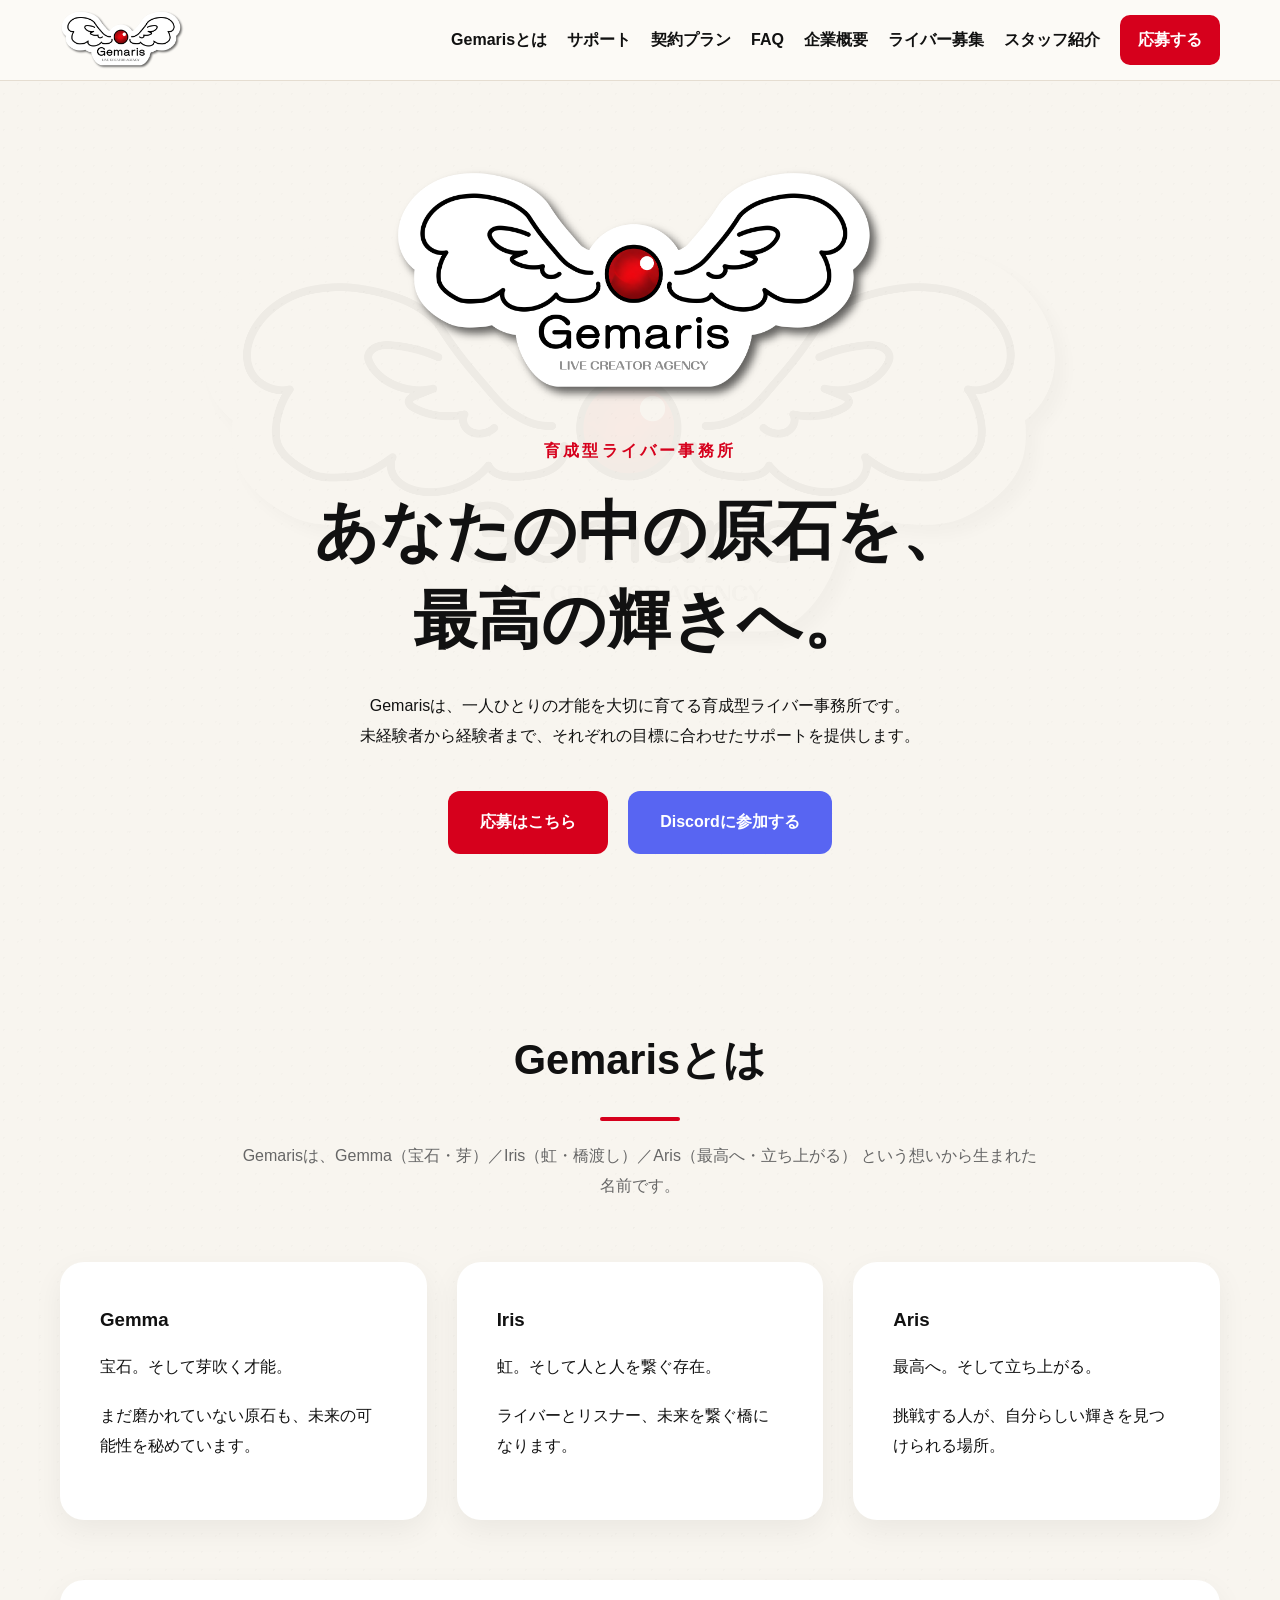
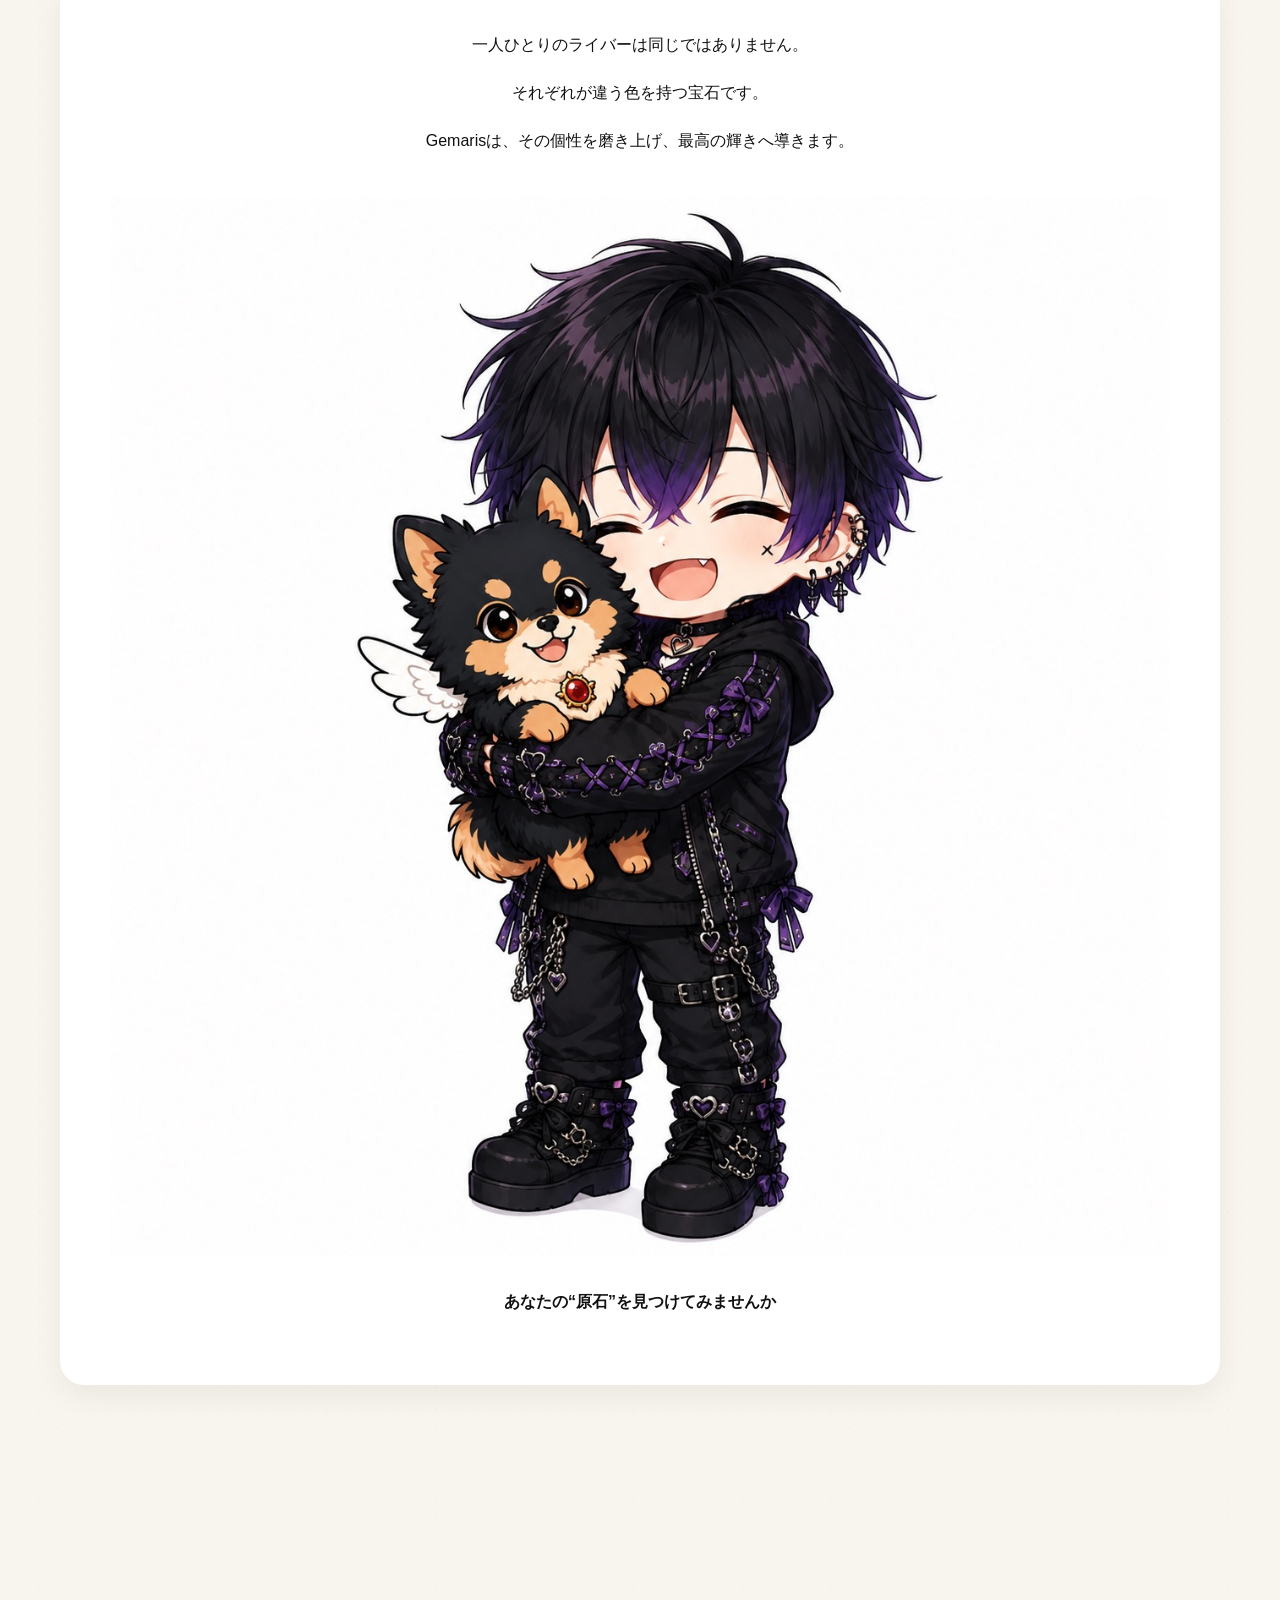
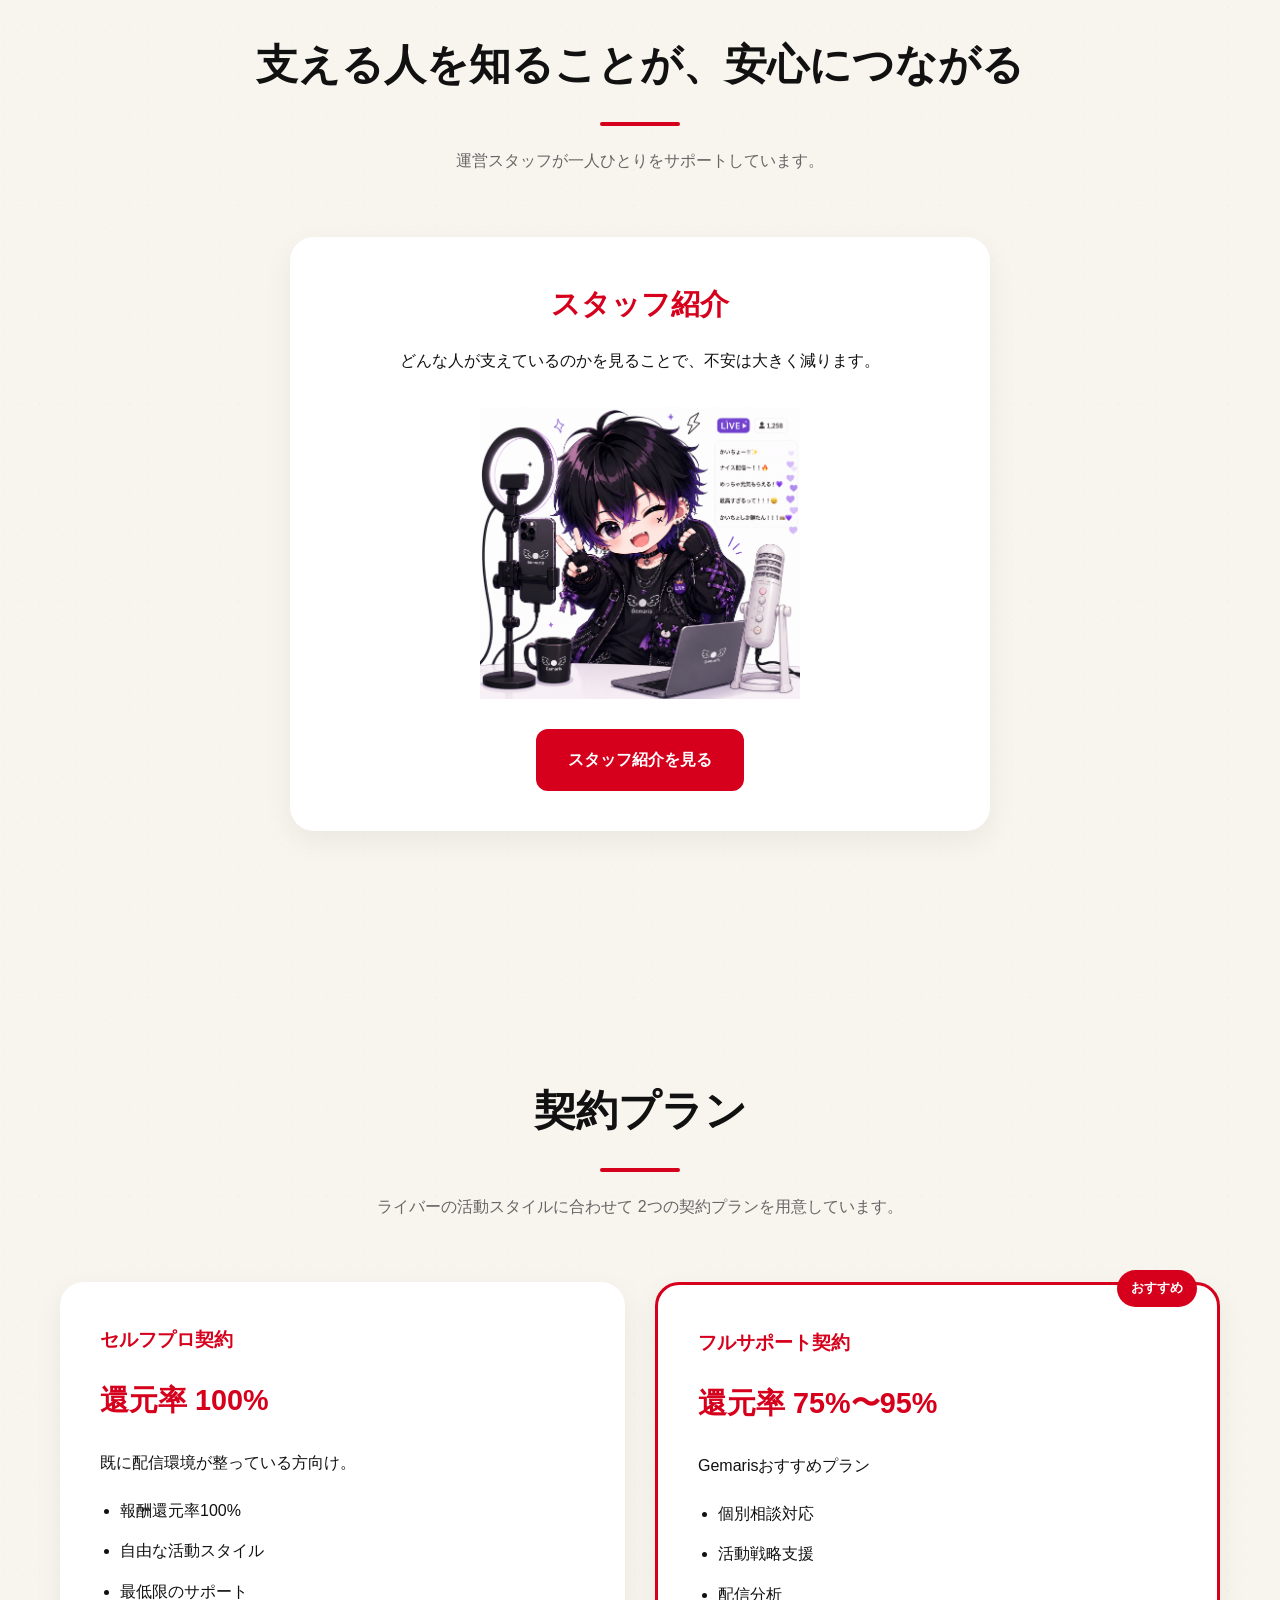
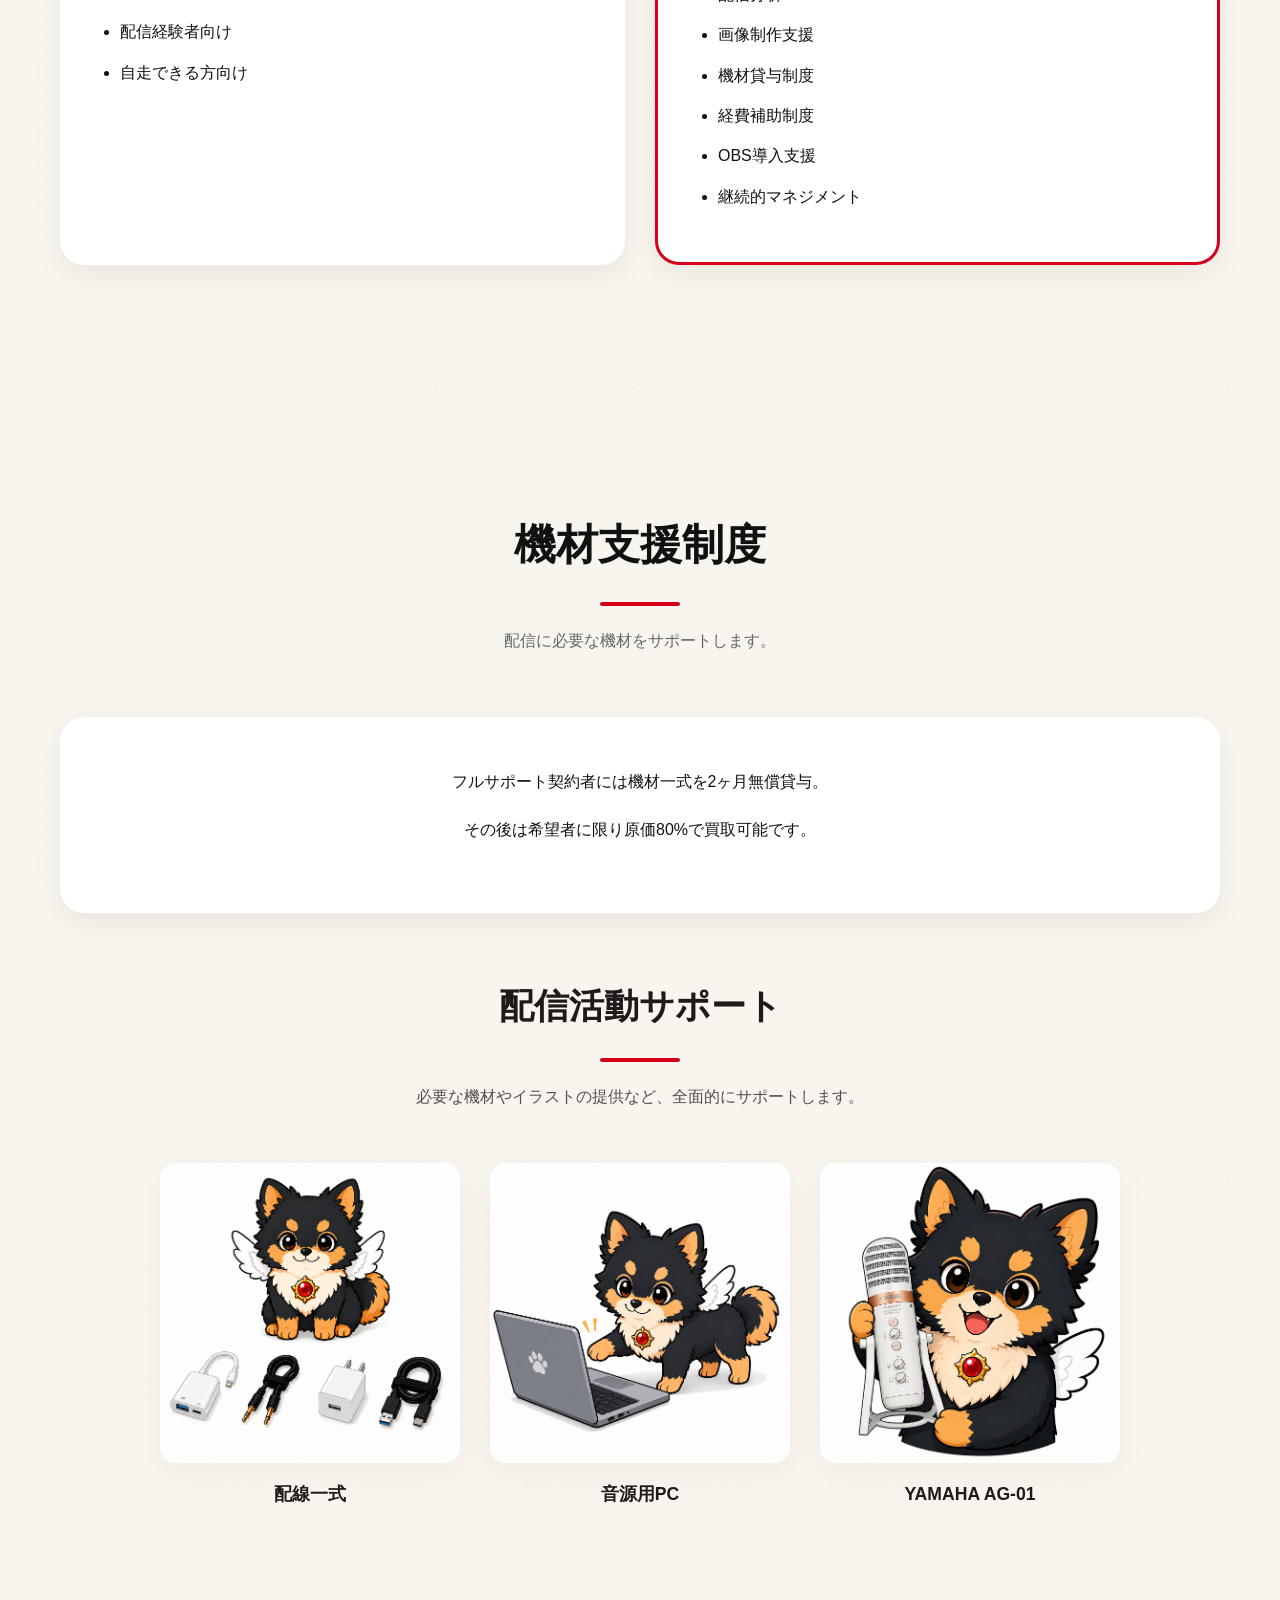
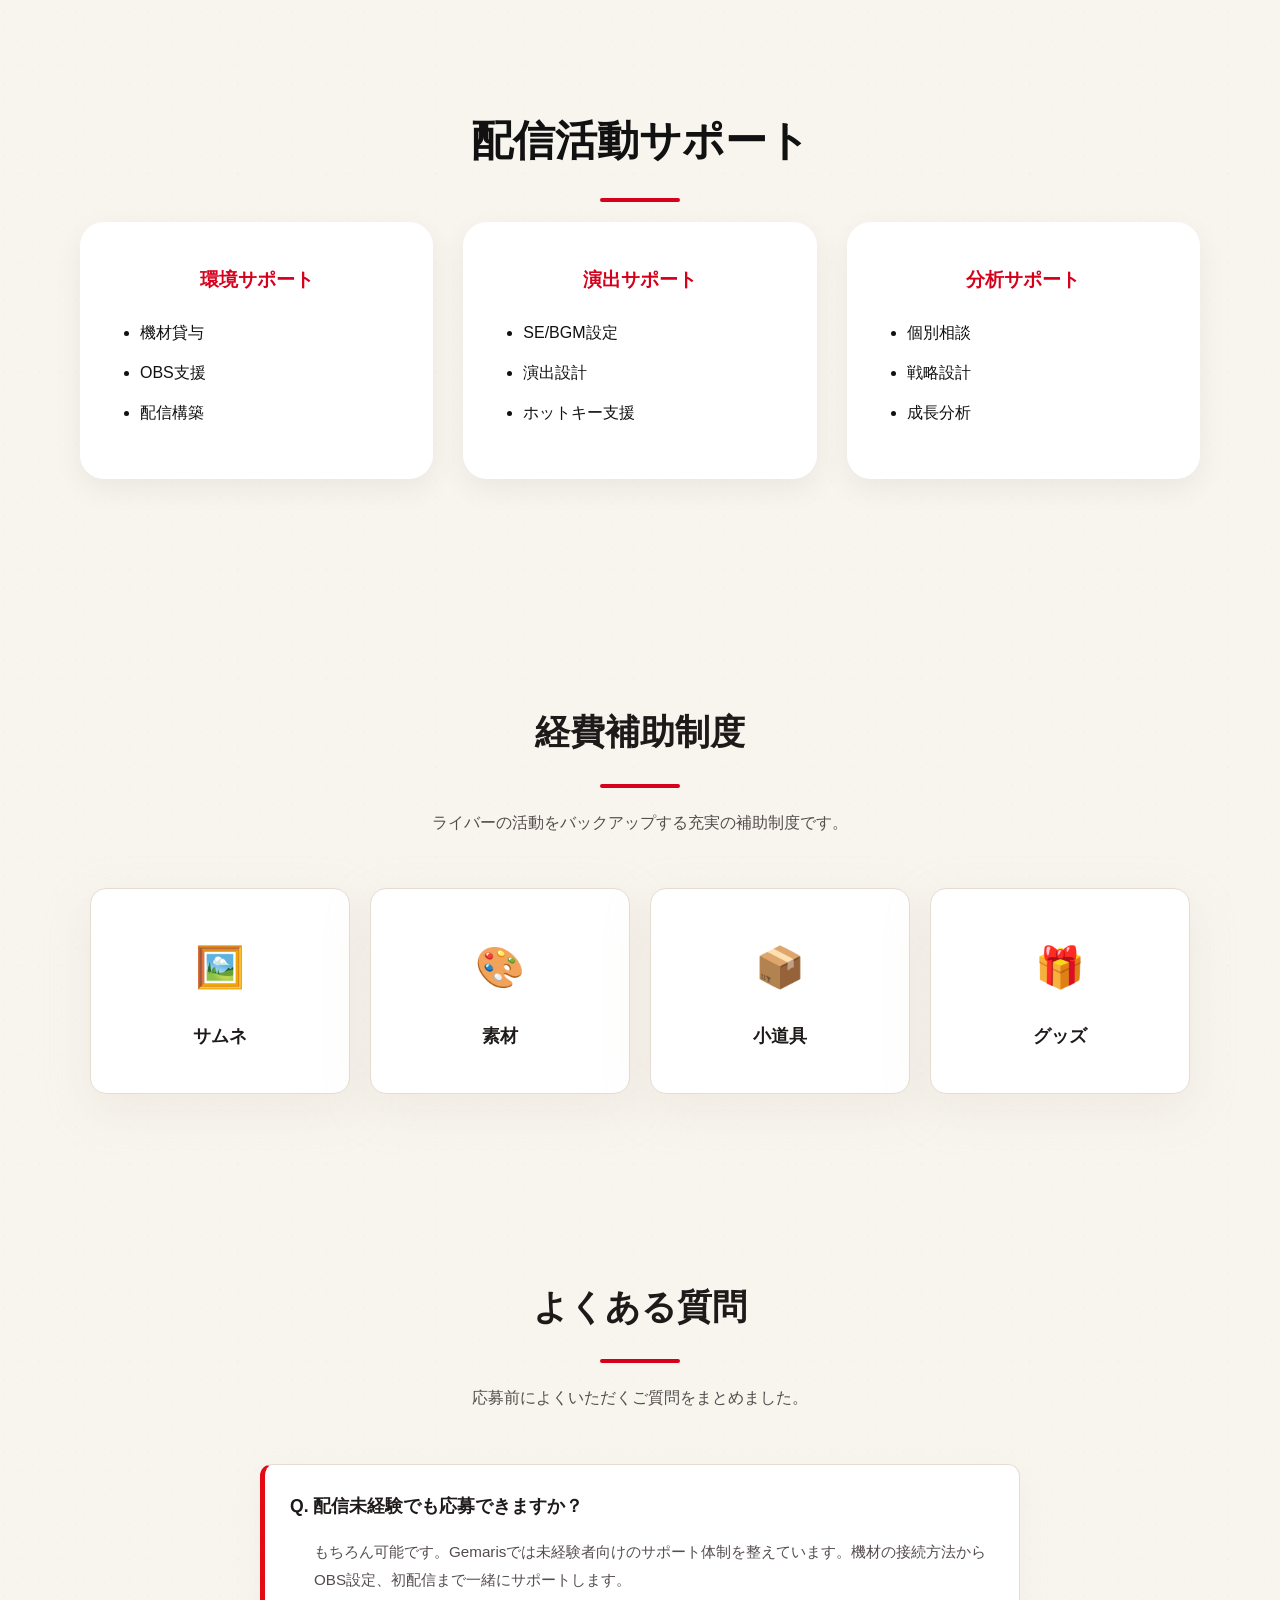
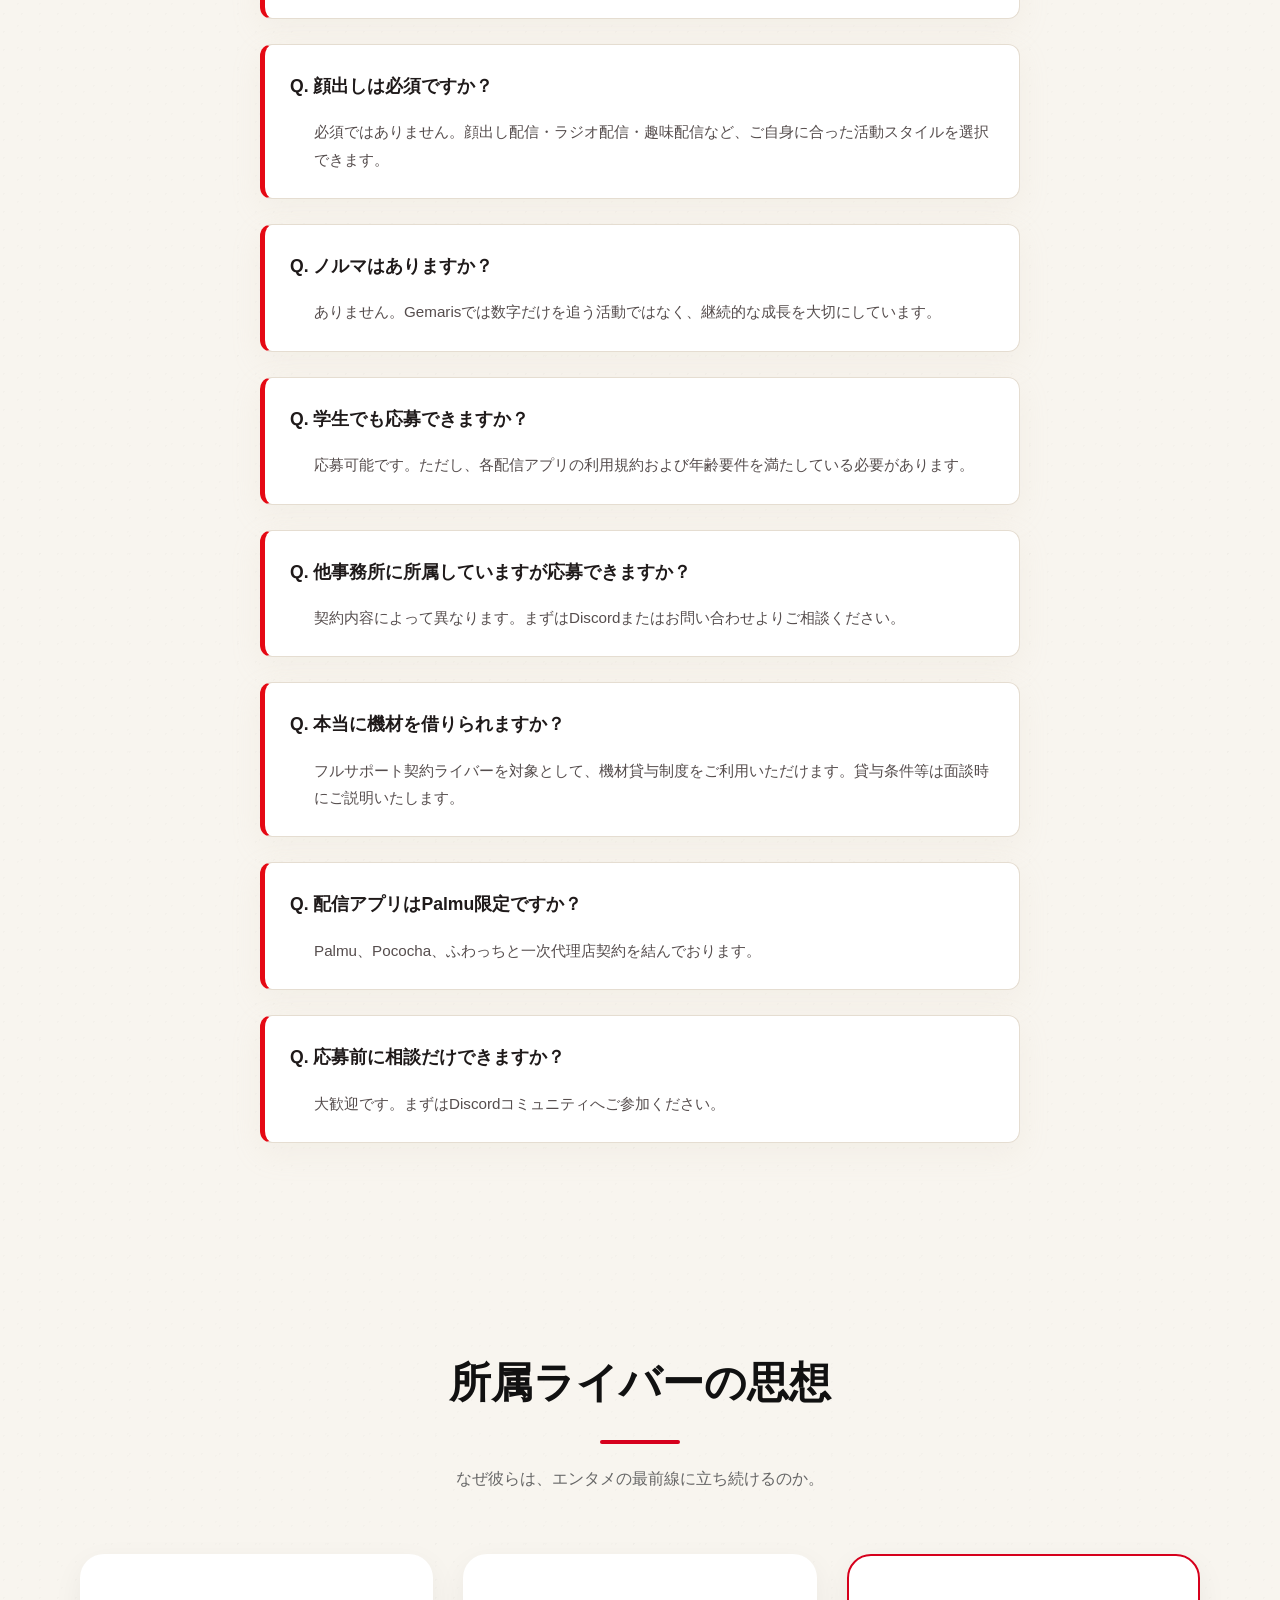
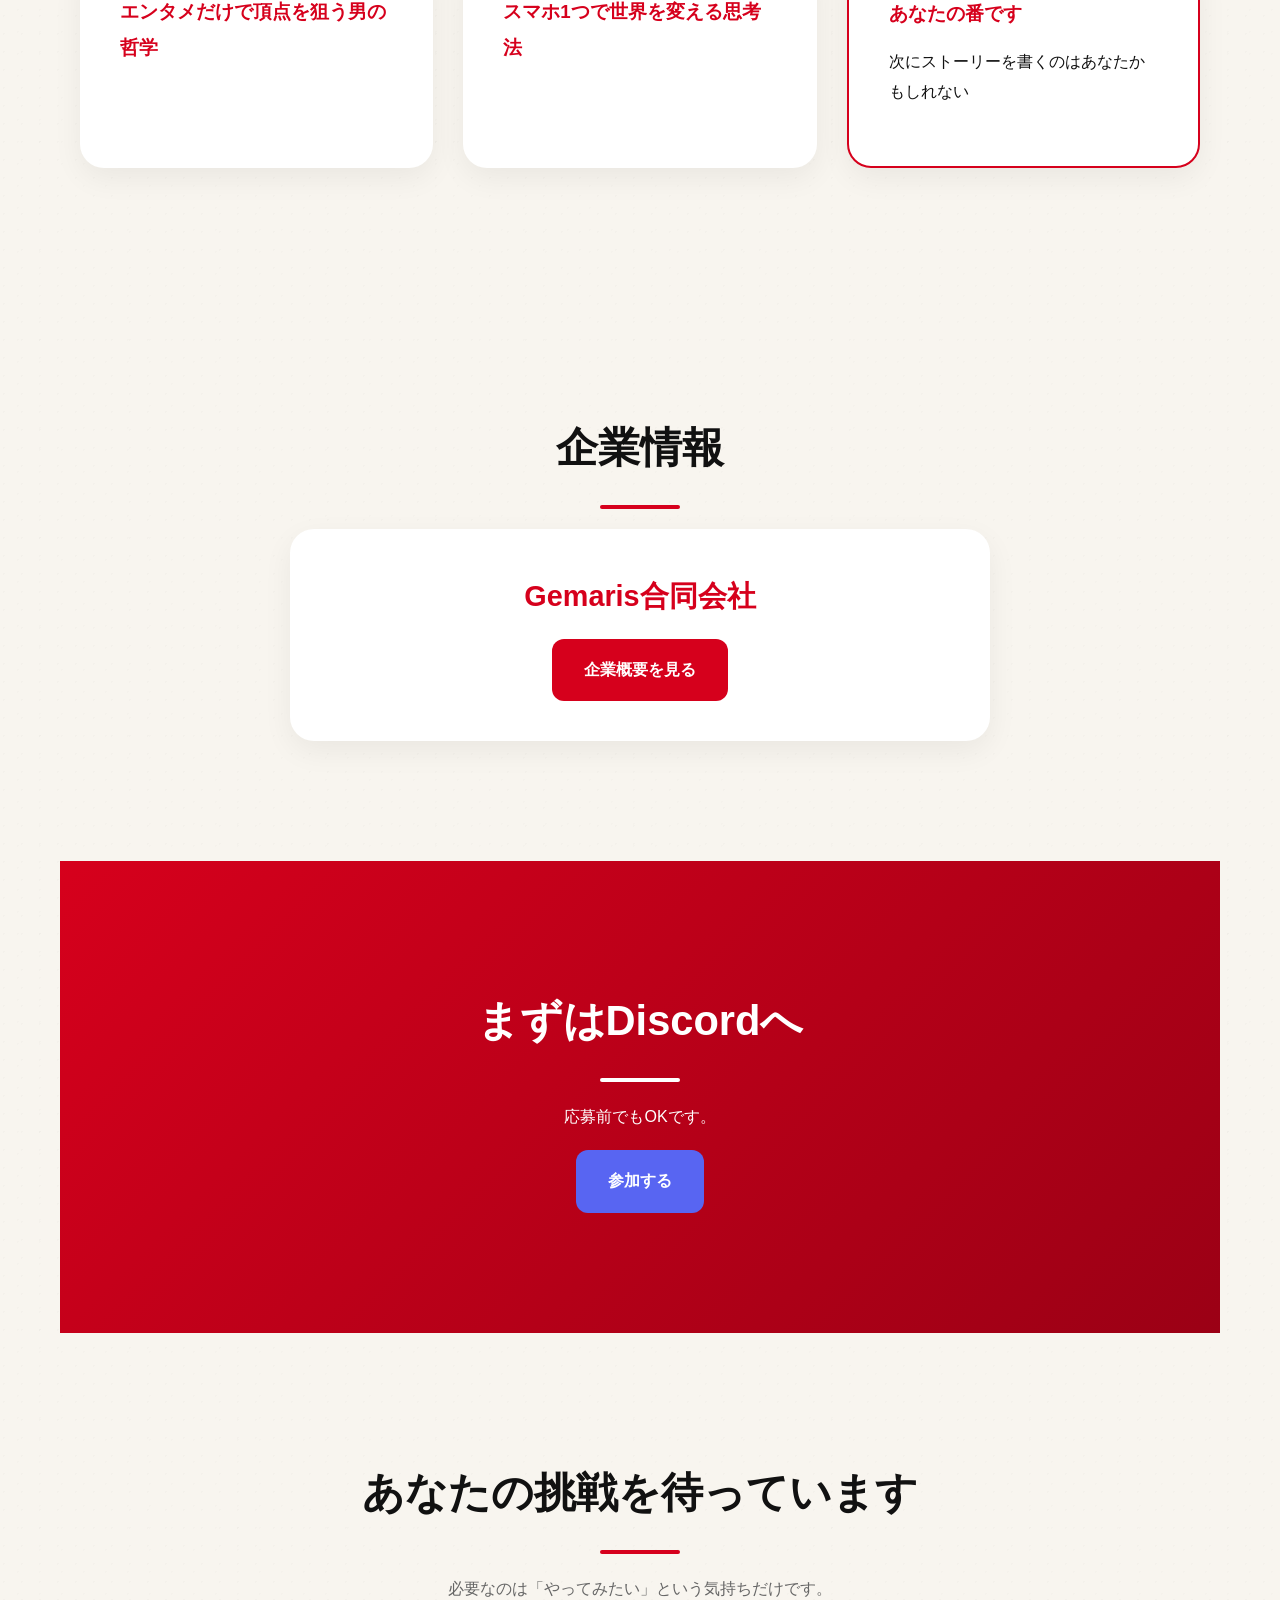
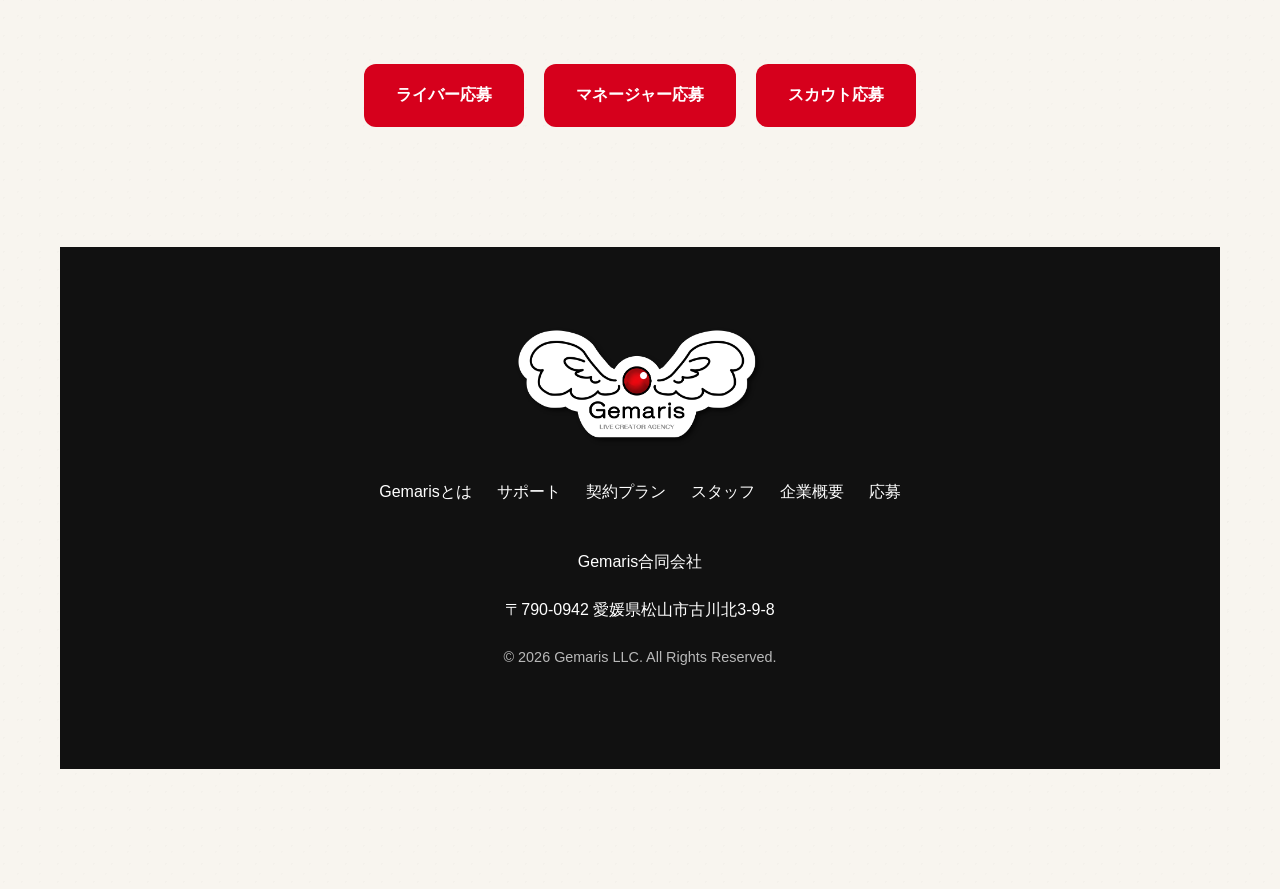
==== commit 0e4a6eae: "Update print statement from 'Hello' to 'Goodbye'" ====
--- a/index.html
+++ b/index.html
@@ -165,9 +165,17 @@
 
 <p>どんな人が支えているのかを見ることで、不安は大きく減ります。</p>
 
-<img src="images/kaicholive.png" alt="運営イメージ" style="margin:30px auto; max-width:400px;">
-
-<a href="staff.html" class="button apply-button">
+<img
+  src="images/kaicholive.png"
+  alt="運営イメージ"
+  style="
+    display:block;
+    width:100%;
+    max-width:320px;
+    height:auto;
+    margin:30px auto;
+  ">
+  <a href="staff.html" class="button apply-button">
 スタッフ紹介を見る
 </a>
 
@@ -643,4 +651,4 @@
 </footer>
 
 </body>
-</html>+</html>
--- a/css/style.css
+++ b/css/style.css
@@ -1338,3 +1338,68 @@
   width:100%;
   margin-top:20px;
 }
+/* スマホ向けレスポンシブ対応（style.cssの末尾に追加） */
+@media (max-width: 768px) {
+  /* ヘッダーの調整 */
+  .header-inner {
+    flex-direction: column;
+    gap: 15px;
+    padding: 10px;
+  }
+  
+  .header nav {
+    display: flex;
+    flex-wrap: wrap;
+    justify-content: center;
+    gap: 10px;
+  }
+  
+  .header nav a {
+    font-size: 13px;
+  }
+
+  /* コンテンツ全般の余白調整 */
+  .section {
+    padding: 40px 0;
+  }
+  
+  .container {
+    width: 95%;
+  }
+
+  /* キャラクタレイアウト（画像と文字の並び）をスマホでは縦積みにする */
+  .character-layout,
+  .character-layout.reverse {
+    flex-direction: column;
+    text-align: center;
+  }
+  
+  .character-image {
+    margin-bottom: 20px;
+  }
+
+  /* ヒーローエリアの調整 */
+  .hero-inner {
+    text-align: center;
+  }
+  
+  .hero h1 {
+    font-size: 28px;
+  }
+}
+
+/* 画像が画面からはみ出さないための保険 */
+img {
+  max-width: 100%;
+  height: auto;
+}
+@media (max-width: 768px) {
+
+  .character-image img,
+  .message-image img {
+    max-width: 280px;
+    width: 100%;
+    margin: 0 auto;
+  }
+
+}
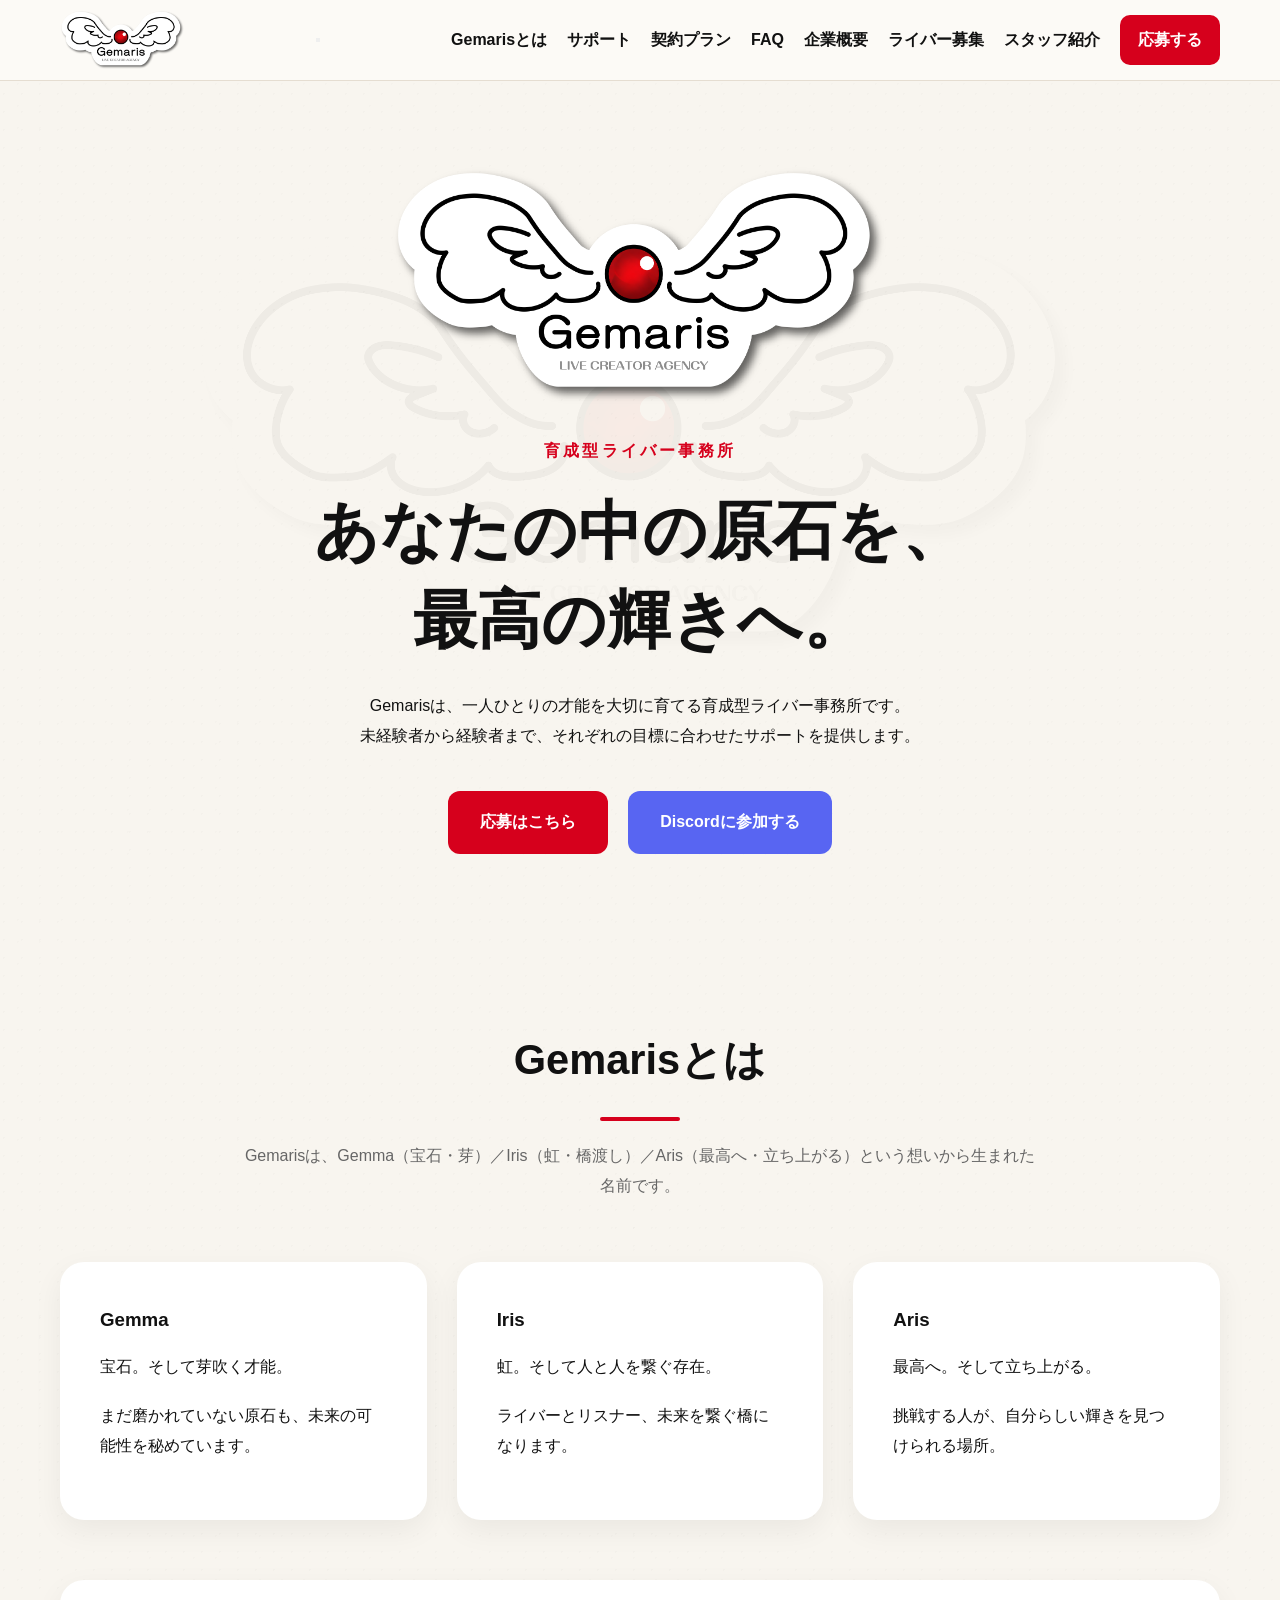
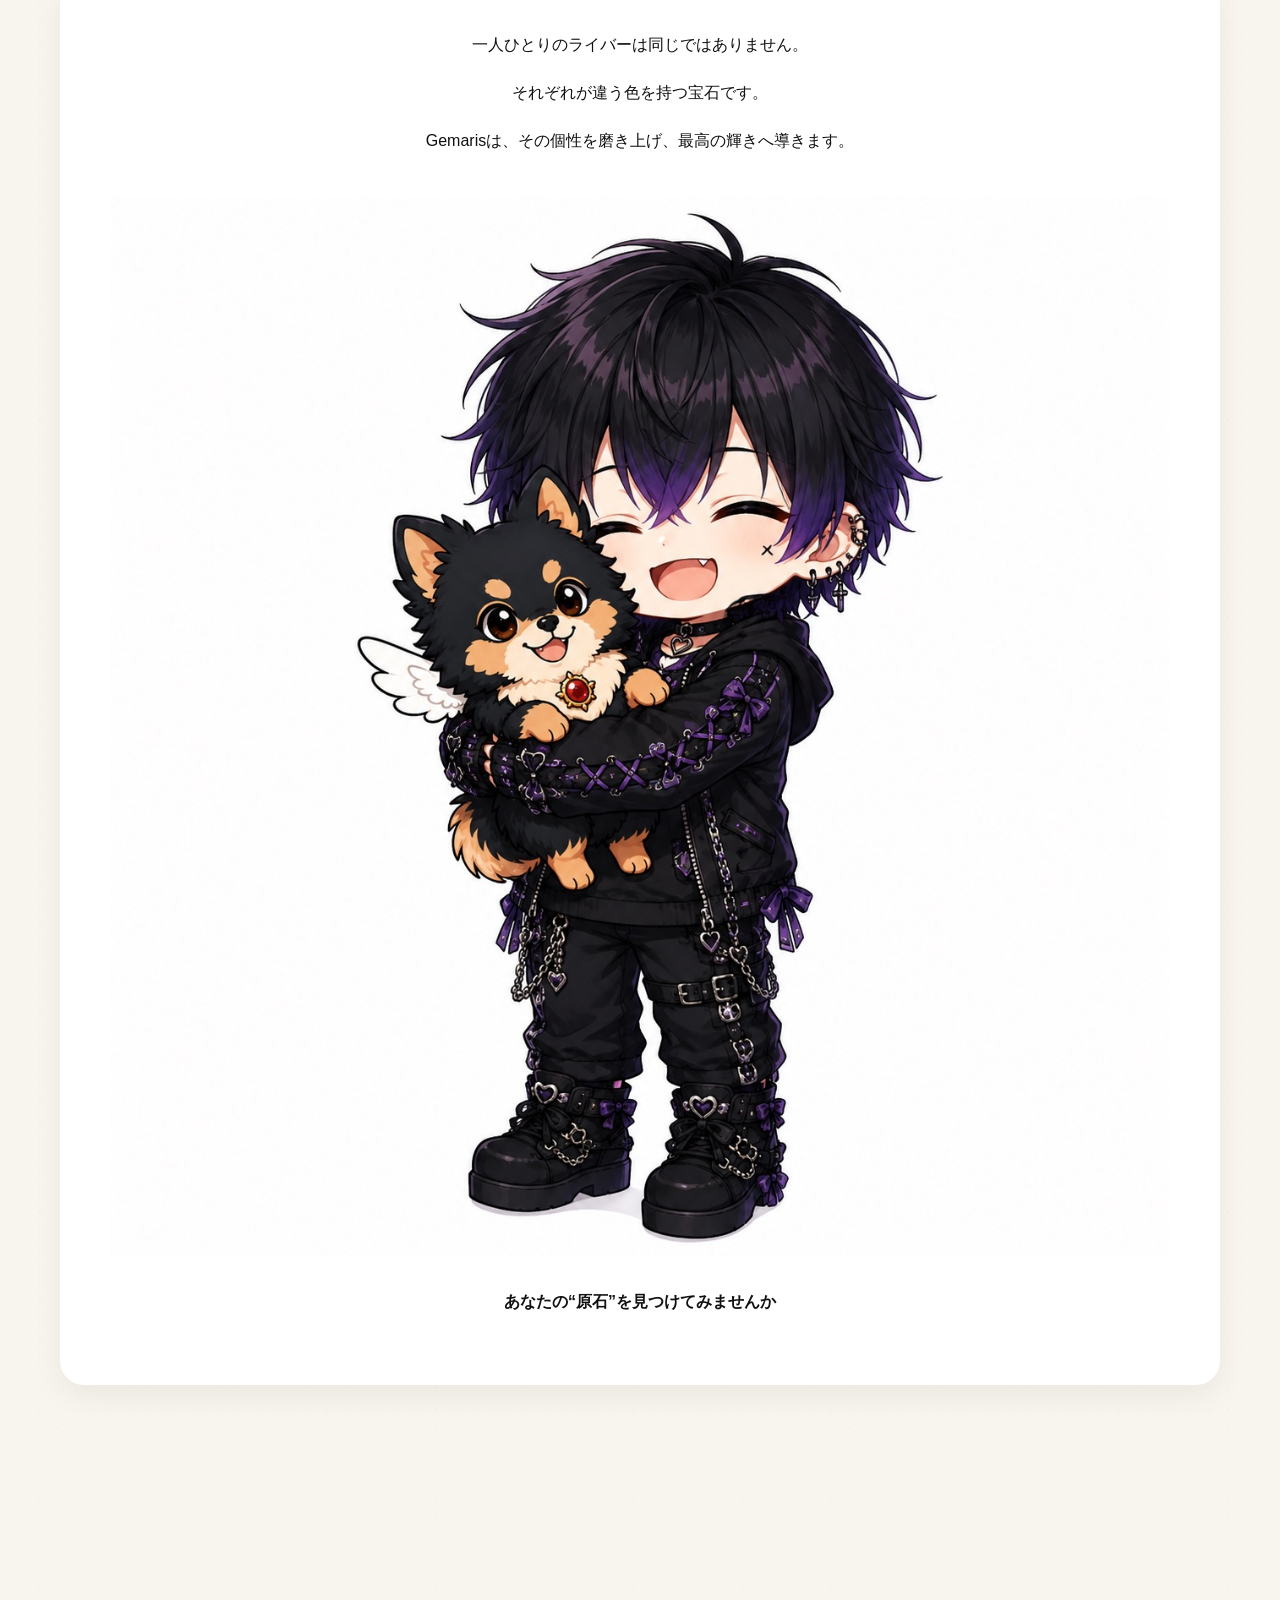
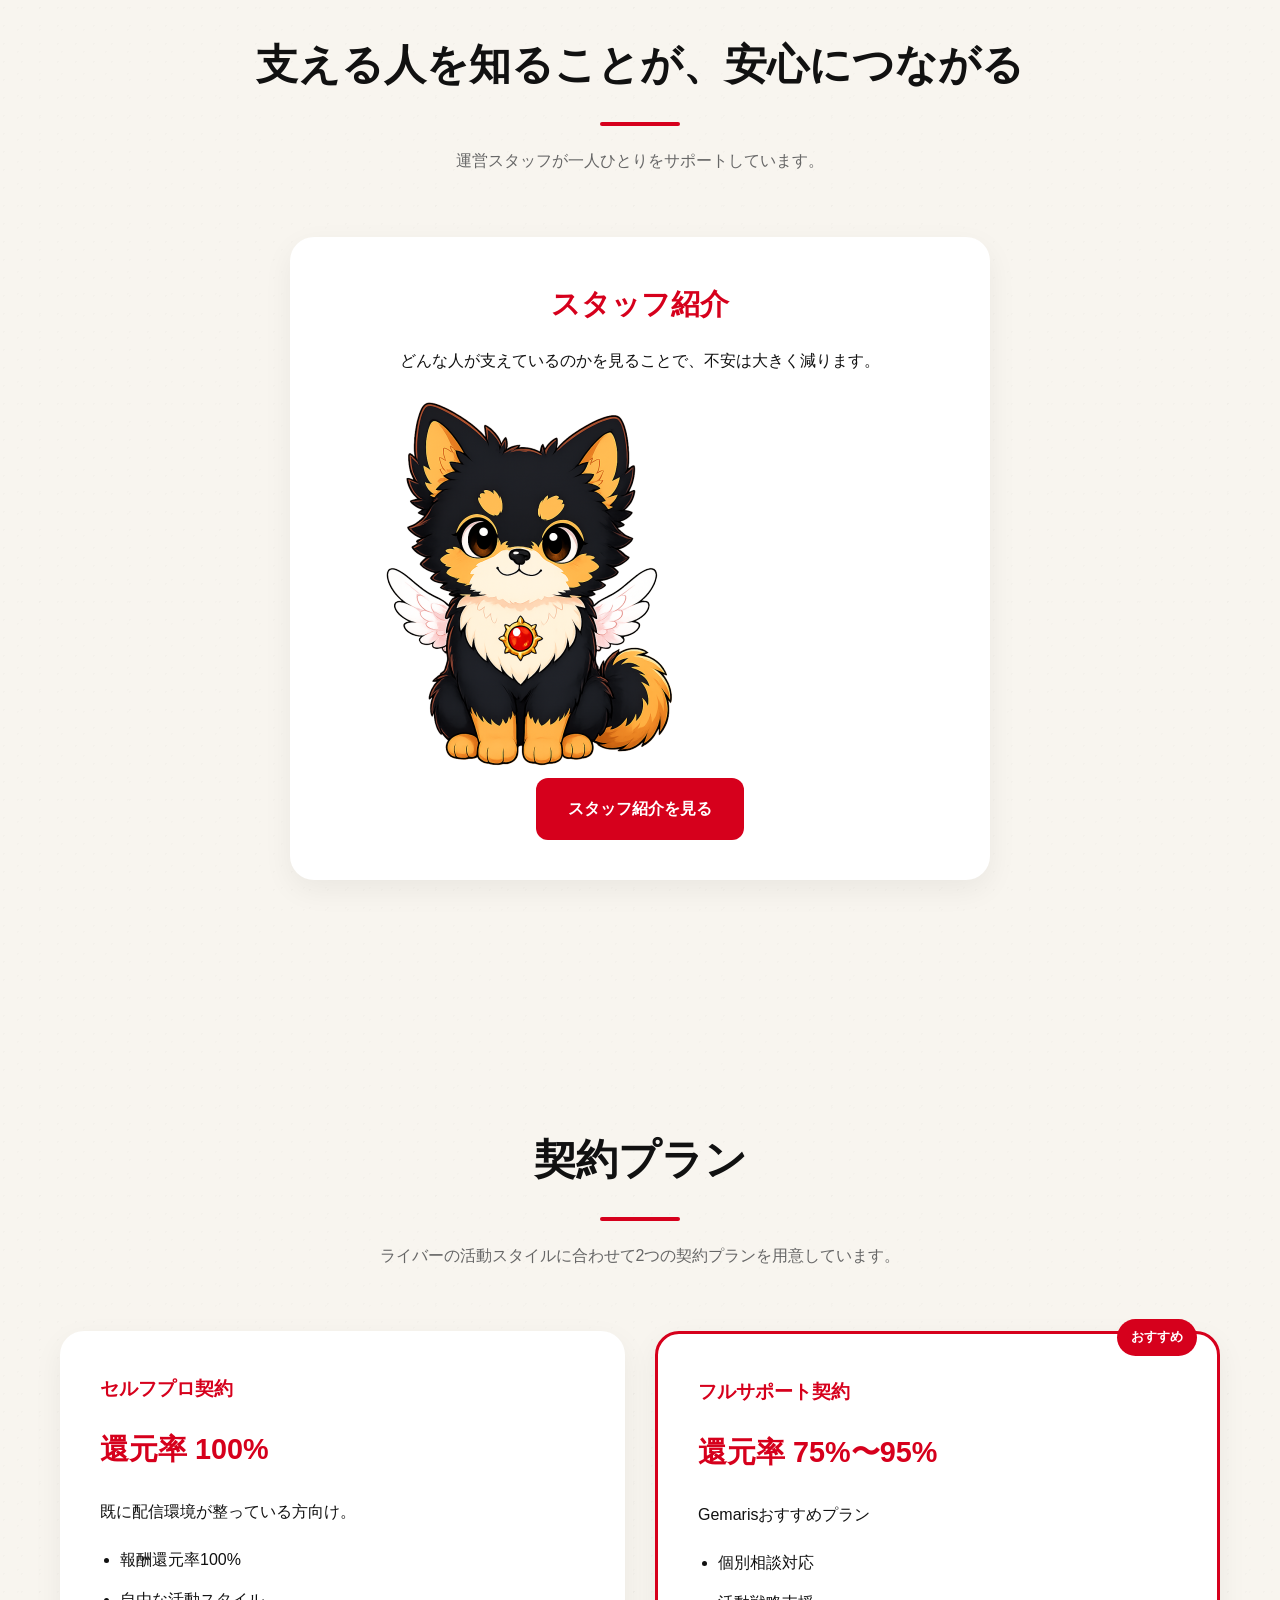
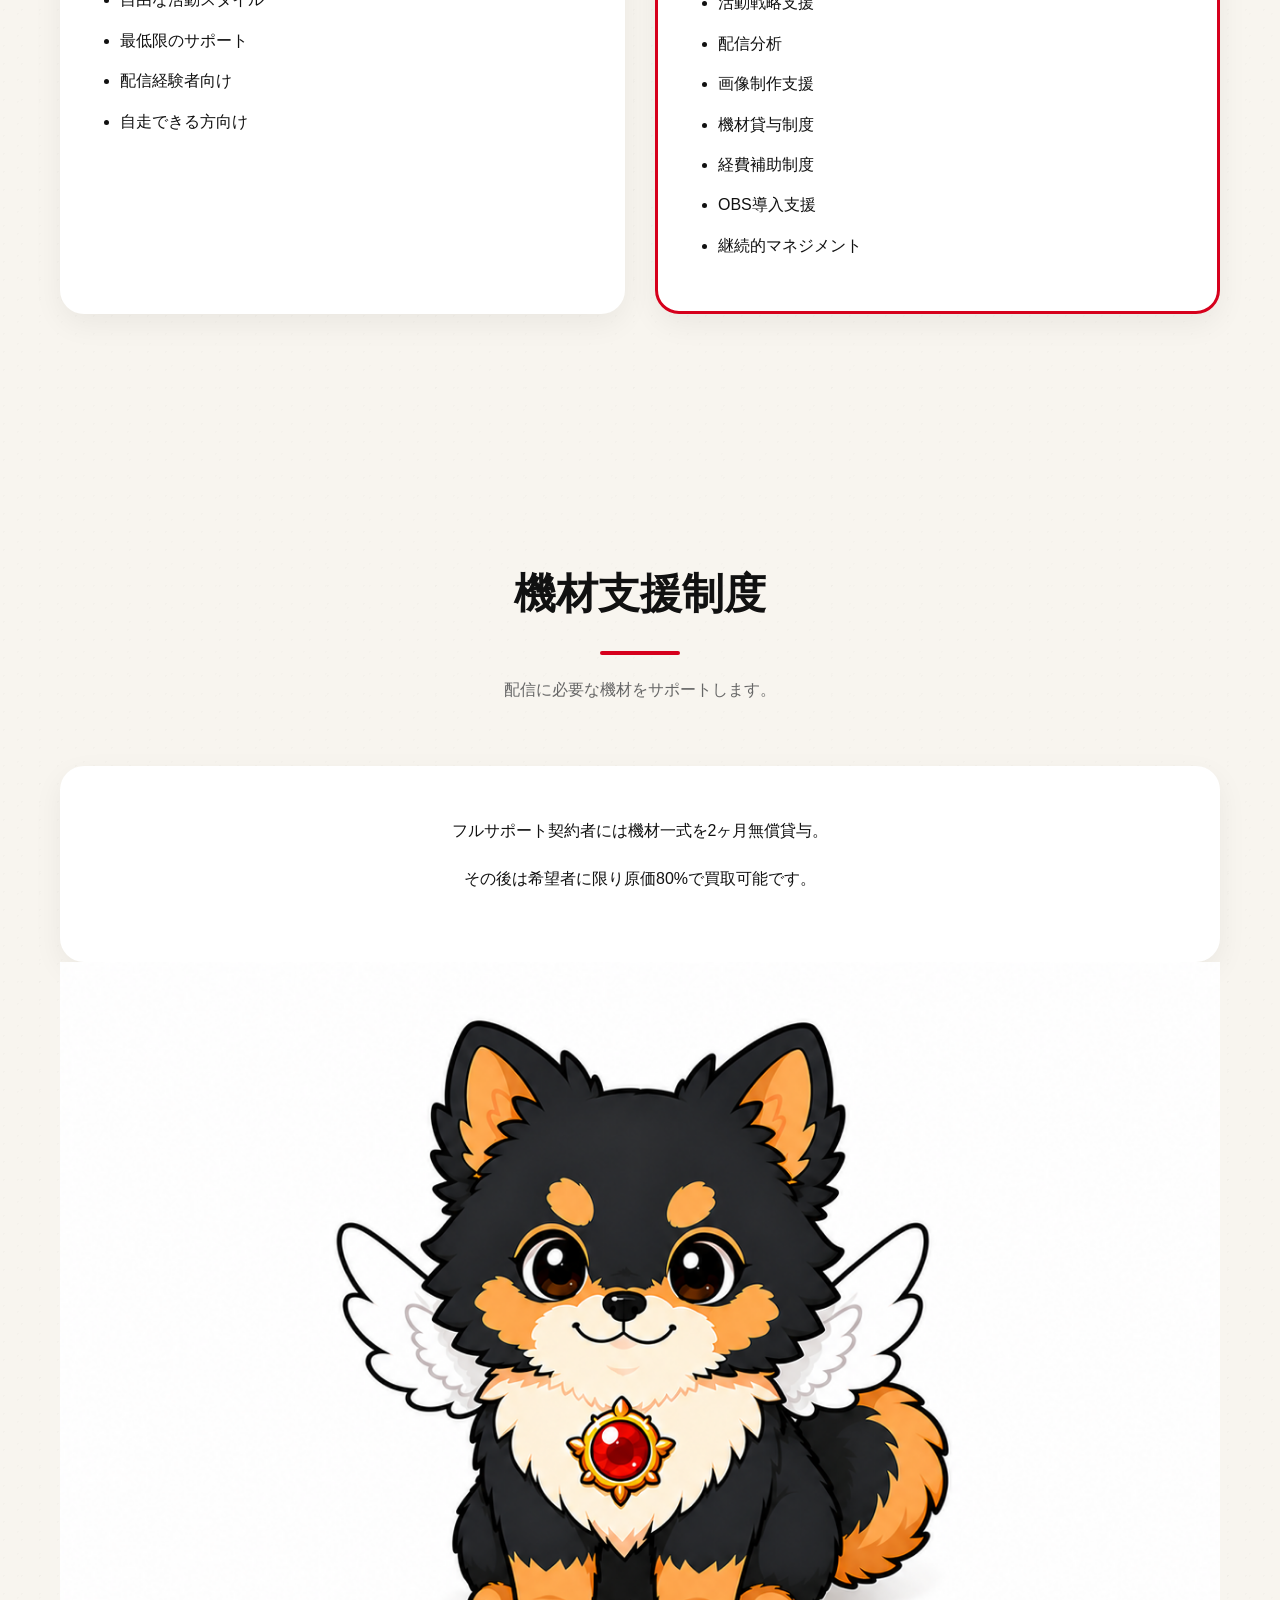
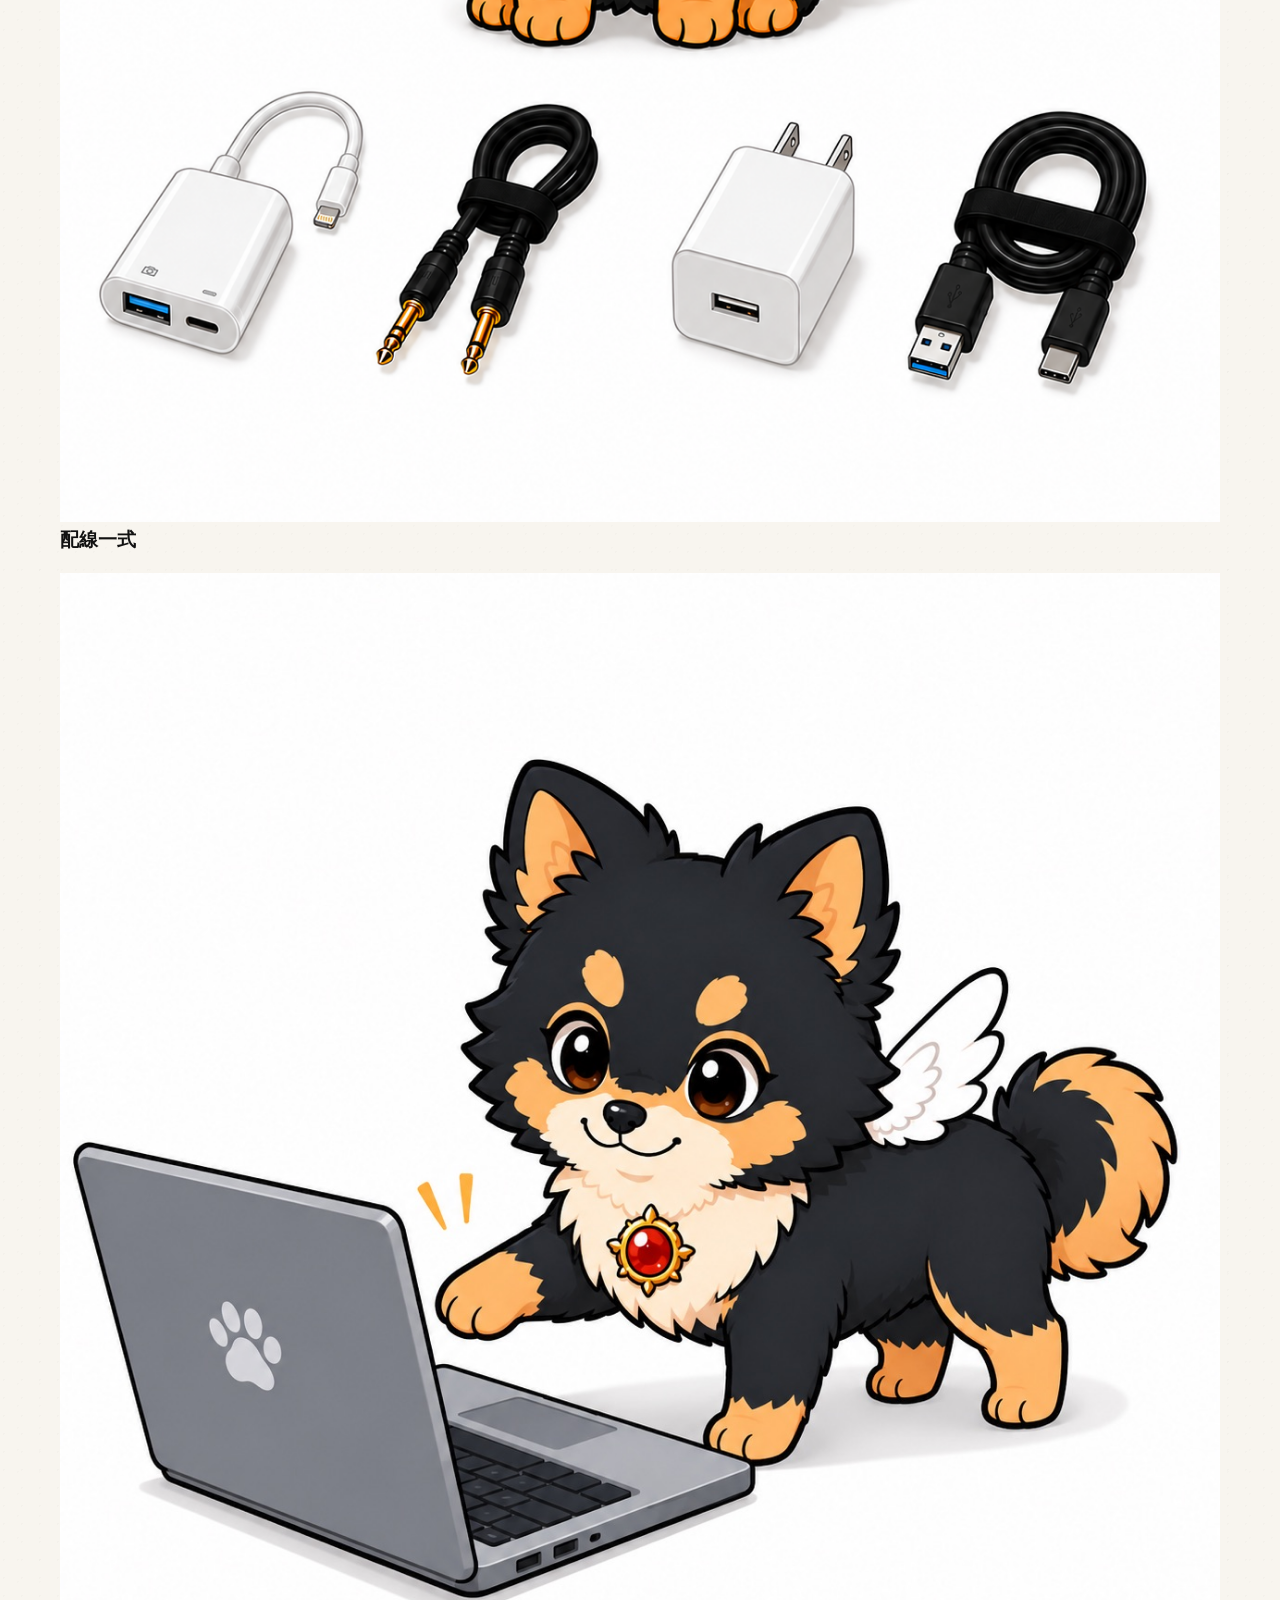
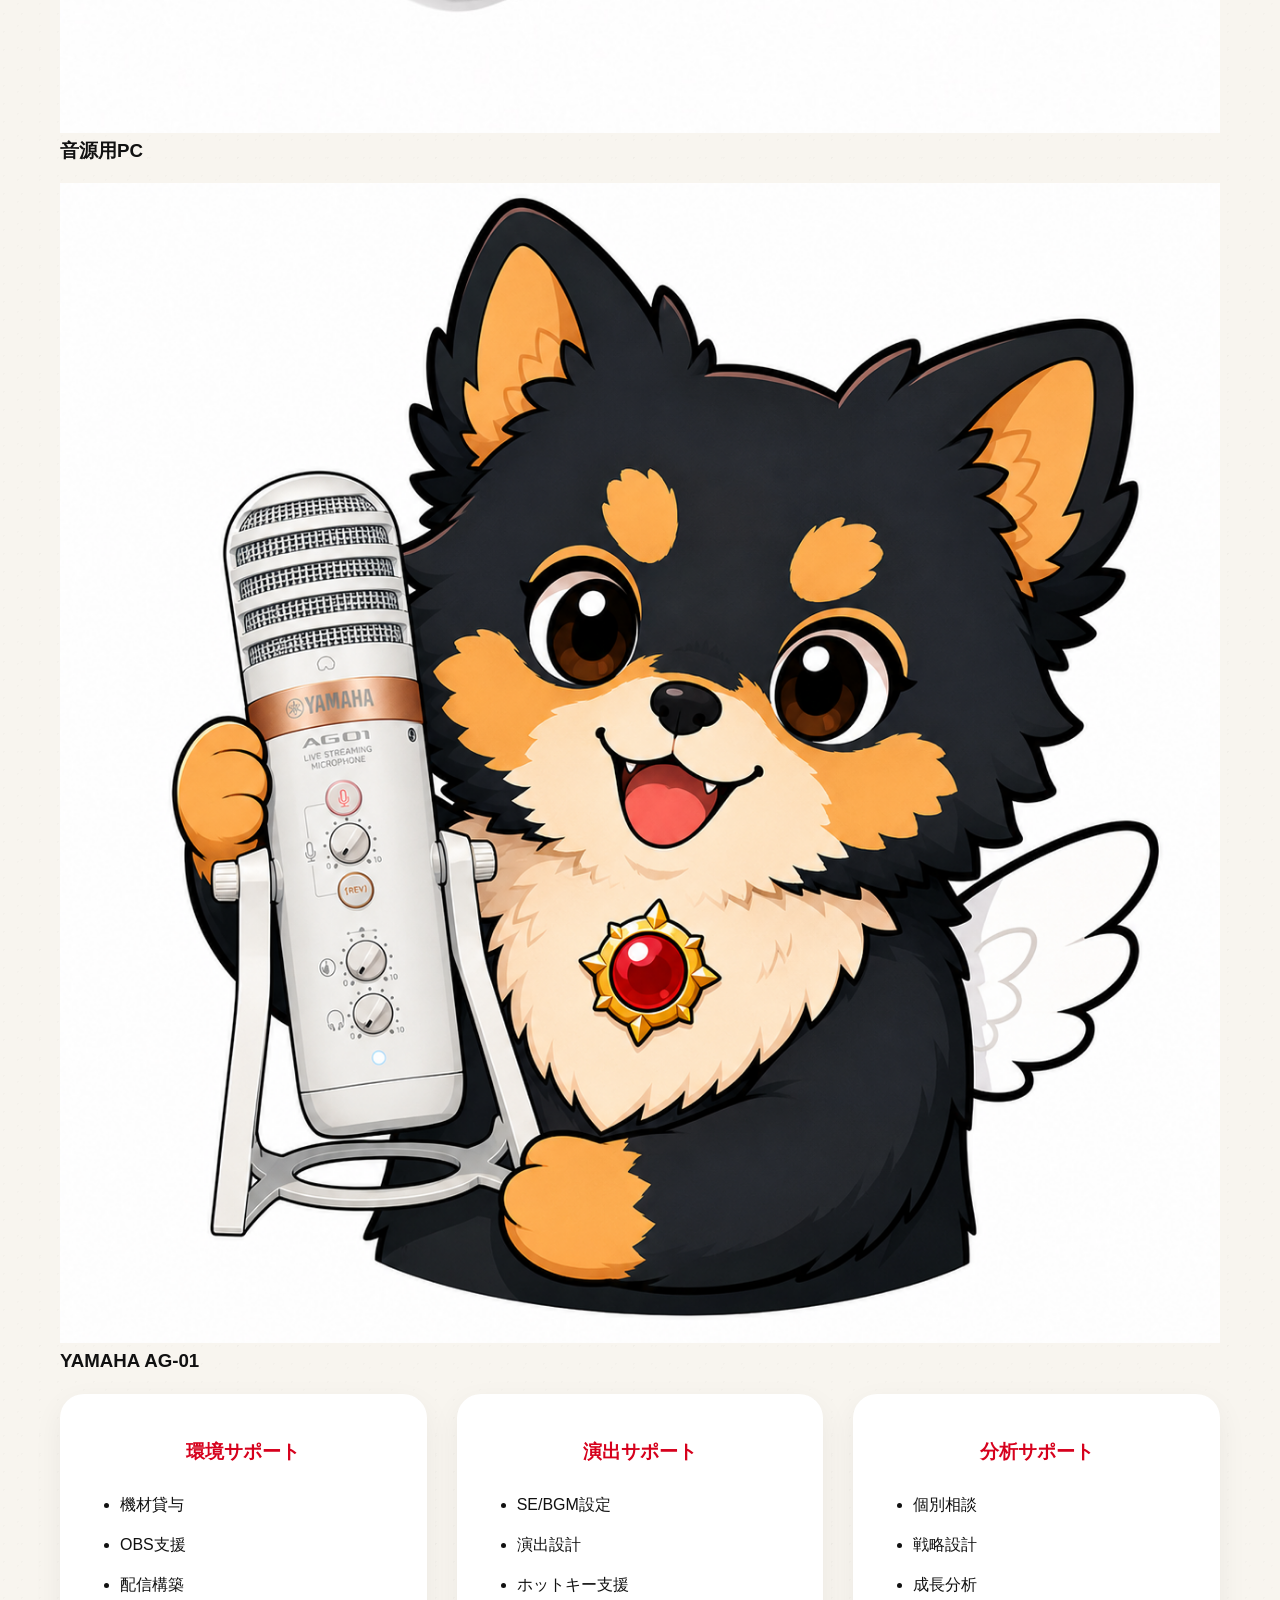
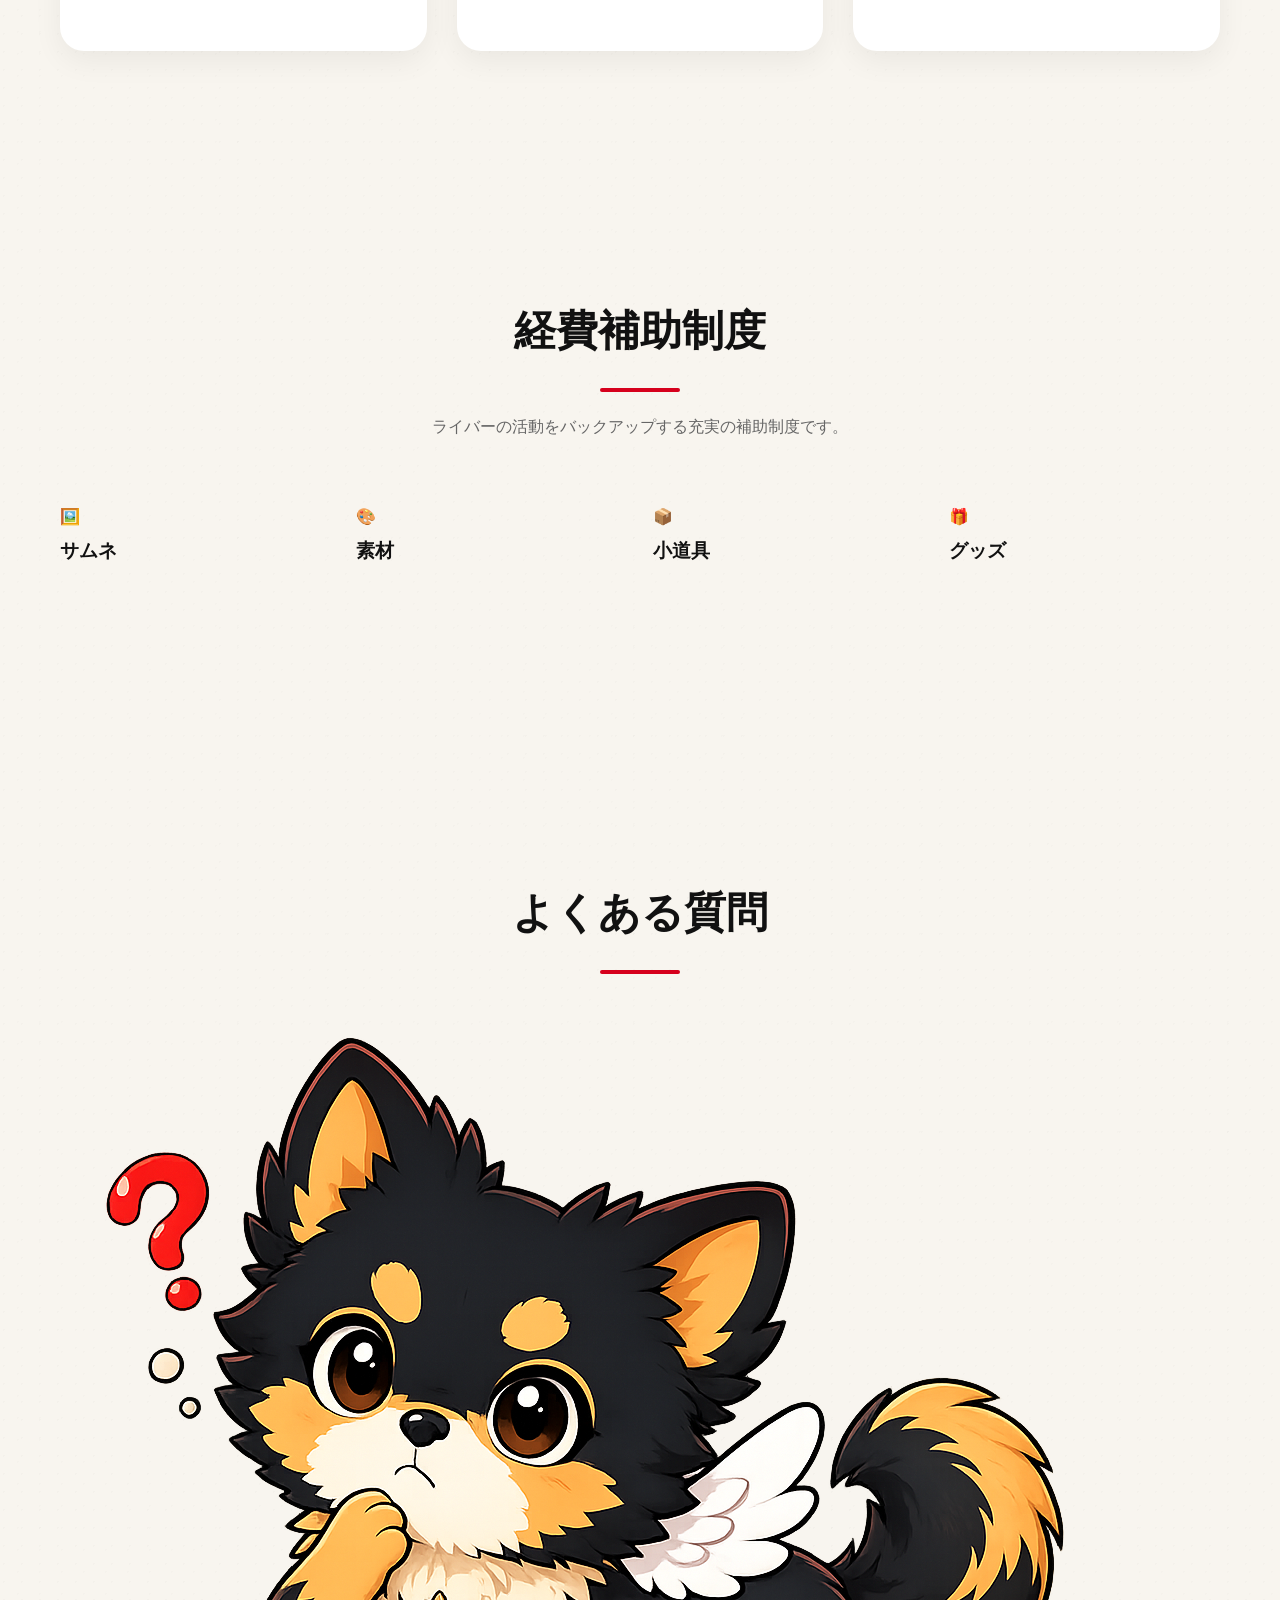
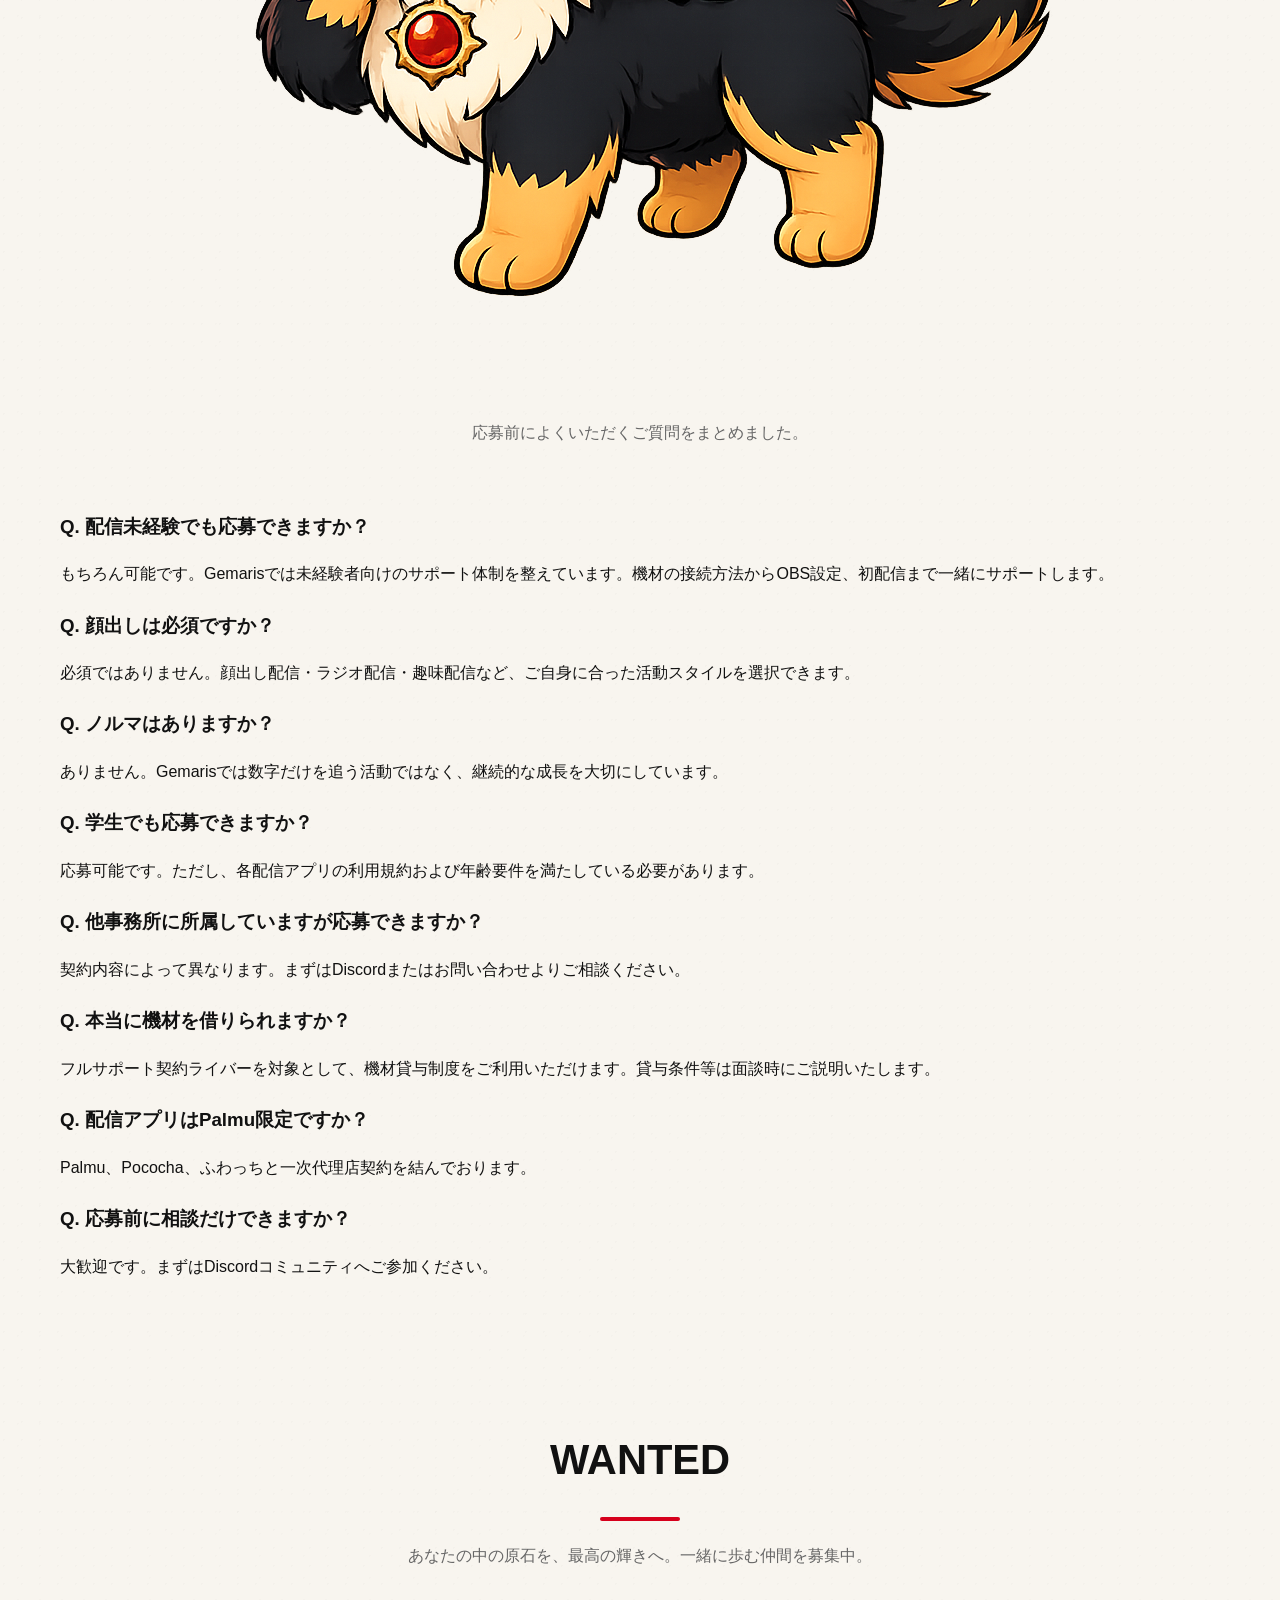
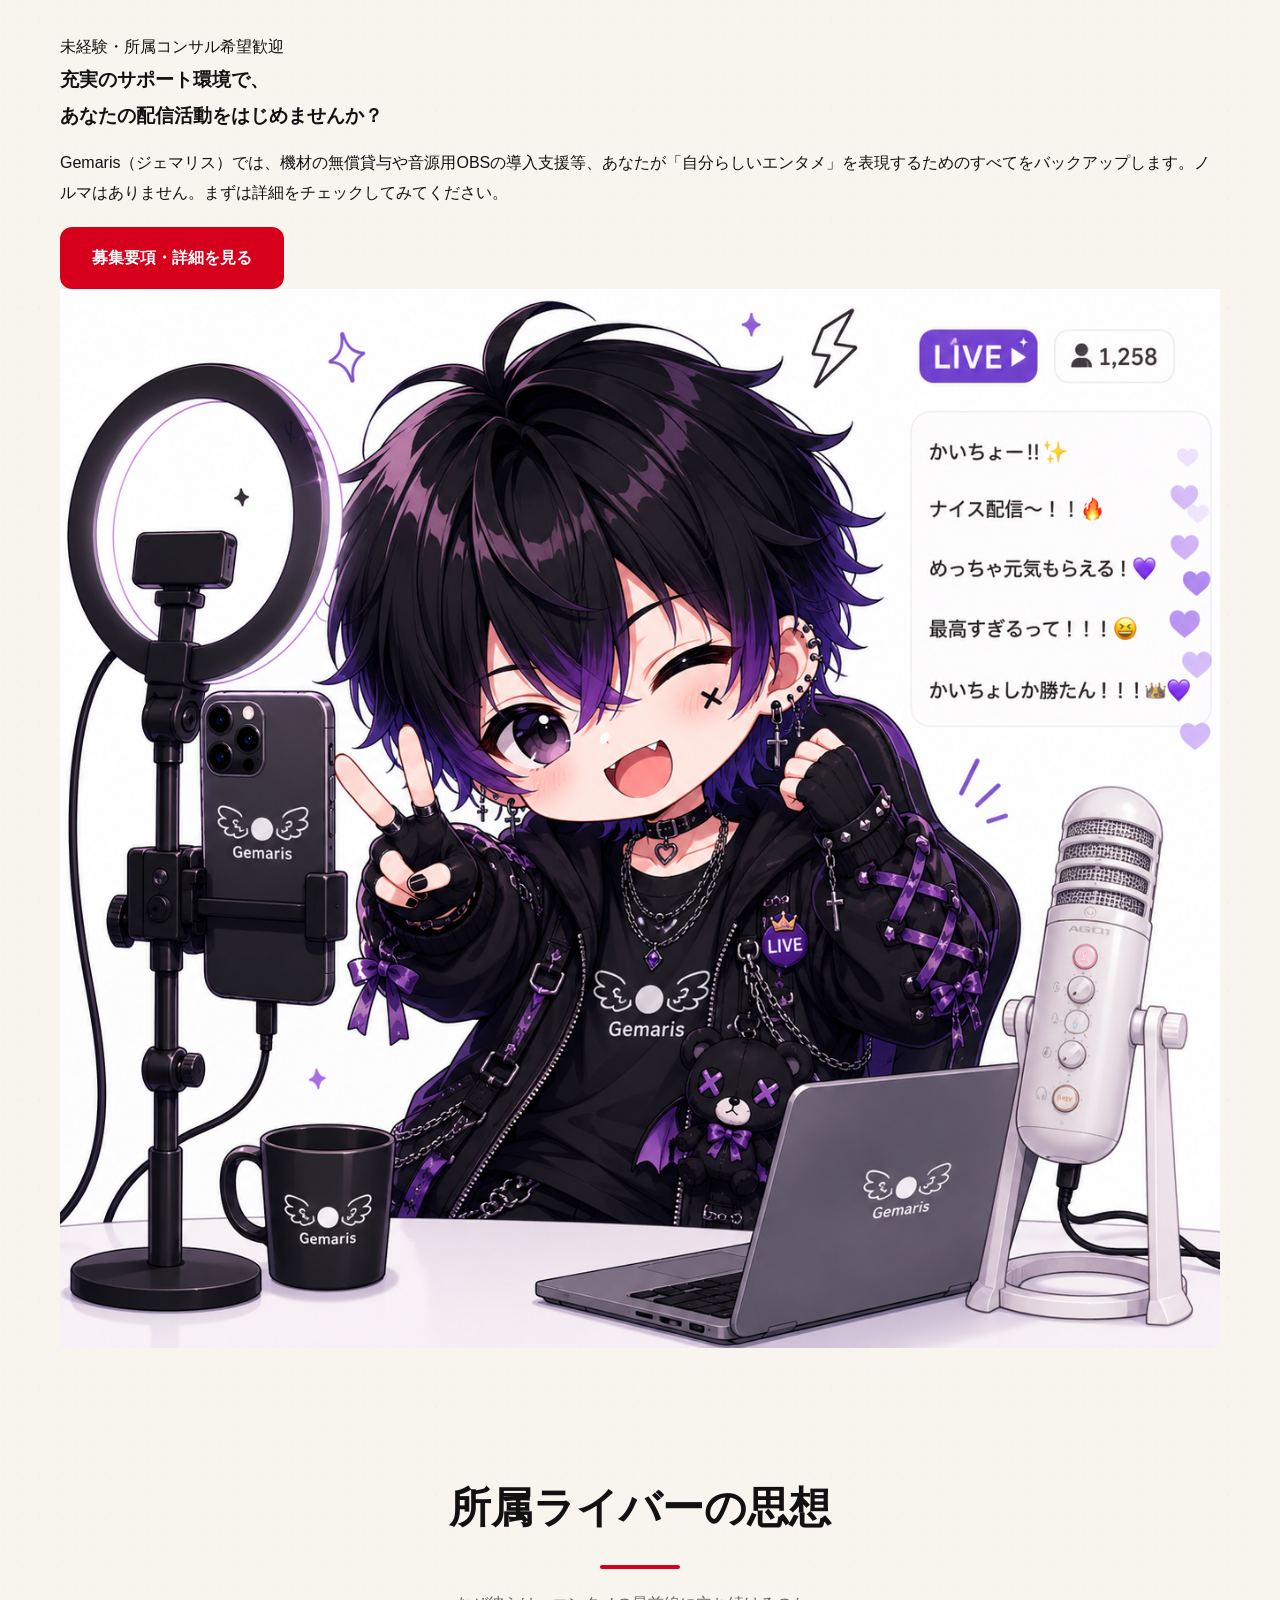
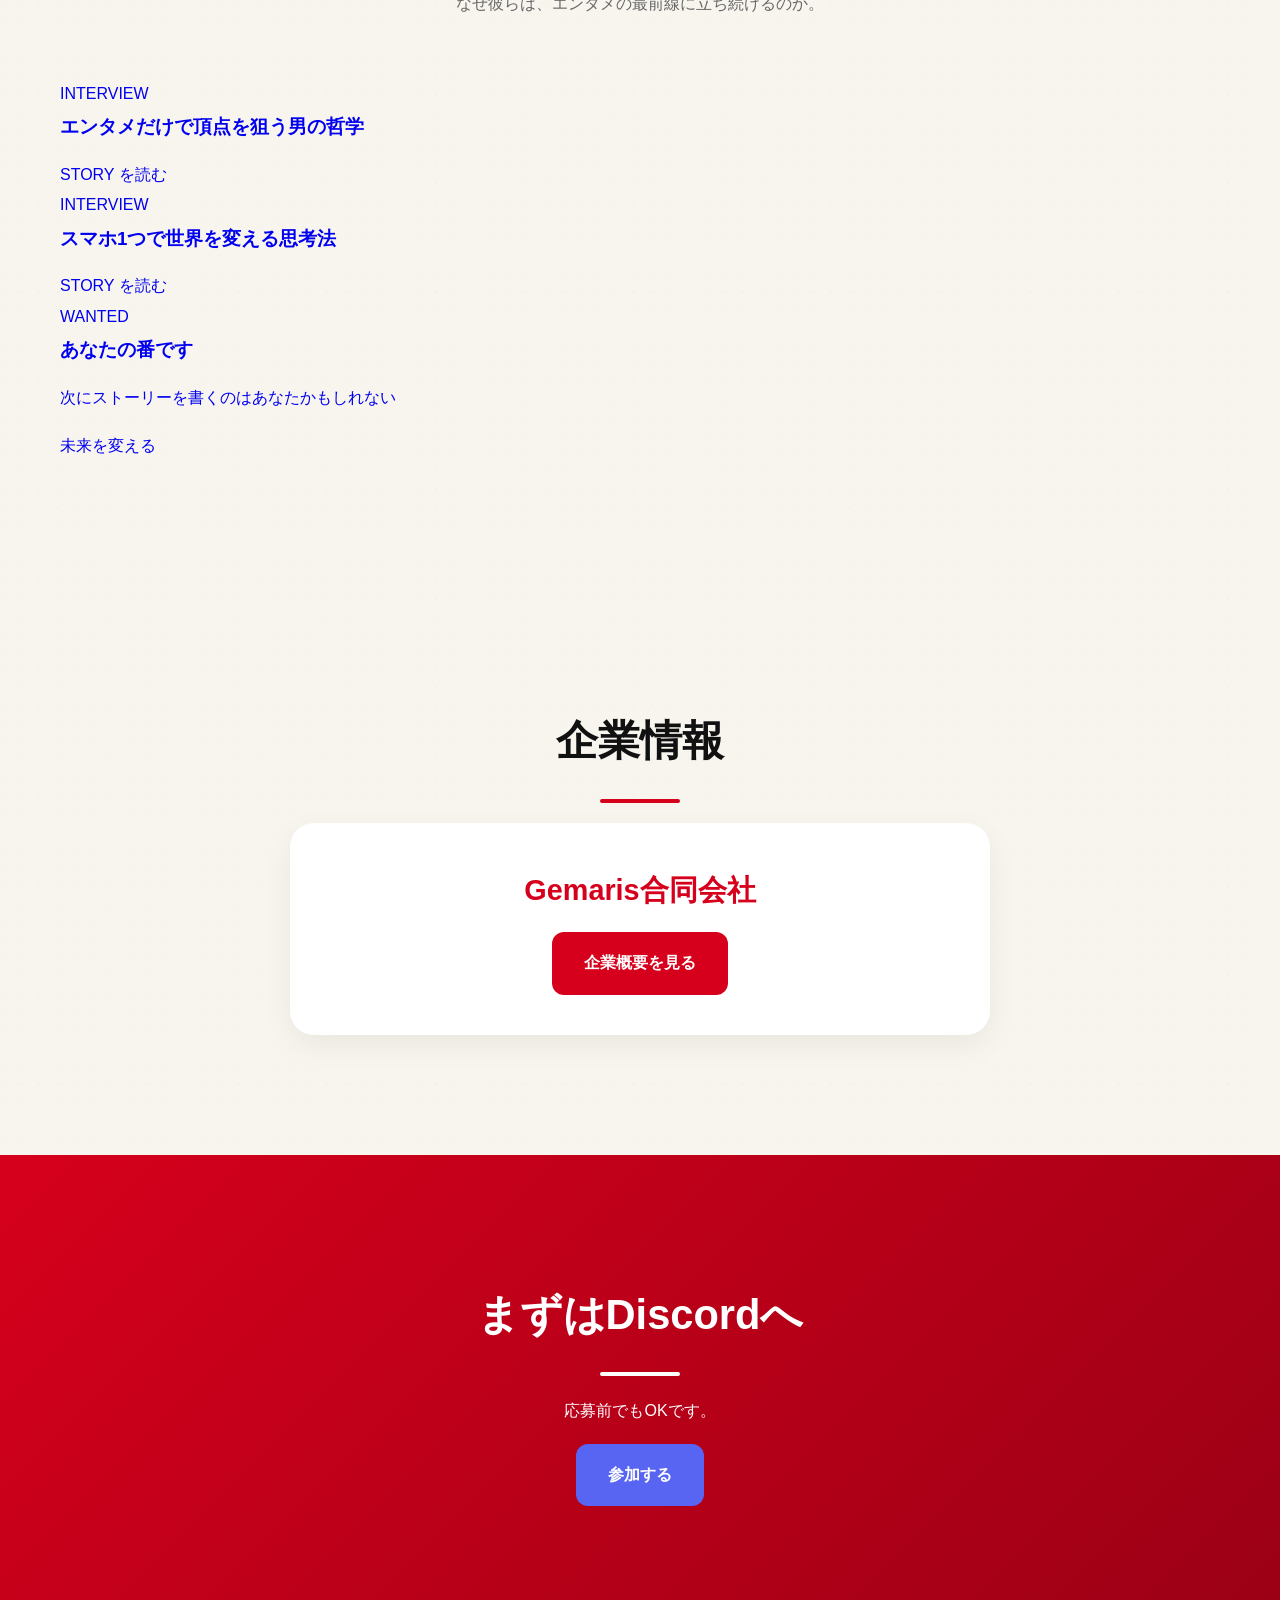
==== commit da6d4fea: "Add files via upload" ====
--- a/index.html
+++ b/index.html
@@ -1,654 +1,382 @@
 <!DOCTYPE html>
 <html lang="ja">
-
 <head>
-
-<meta charset="UTF-8">
-<meta name="viewport" content="width=device-width, initial-scale=1.0">
-
-<title>
-Gemaris｜あなたの中の原石を、最高の輝きへ。
-</title>
-
-<meta name="description"
-content="未経験歓迎。配信環境構築・機材貸与・活動分析・画像制作支援まで行う育成型ライバー事務所 Gemaris">
-
-<link rel="stylesheet" href="css/style.css">
-
+  <meta charset="UTF-8">
+  <meta name="viewport" content="width=device-width, initial-scale=1.0">
+  <title>Gemaris｜あなたの中の原石を、最高の輝きへ。</title>
+  <meta name="description" content="未経験歓迎。配信環境構築・機材貸与・活動分析・画像制作支援まで行う育成型ライバー事務所 Gemaris">
+  <link rel="stylesheet" href="css/style.css">
 </head>
-
 <body>
 
-<!-- =========================
-HEADER
-========================= -->
 <header class="header">
-
-<div class="container header-inner">
-
-<a href="index.html">
-<img src="images/image(24).png" alt="Gemaris" class="logo">
-</a>
-
-<nav>
-<a href="#about">Gemarisとは</a>
-<a href="#support">サポート</a>
-<a href="#plans">契約プラン</a>
-<a href="#faq">FAQ</a>
-<a href="company.html">企業概要</a>
-<a href="recruit.html">ライバー募集</a>
-<a href="staff.html">スタッフ紹介</a>
-<a href="apply.html" class="apply-btn">応募する</a>
-</nav>
-
-</div>
-
+  <div class="container header-inner">
+    <a href="index.html">
+      <img src="images/image(24).png" alt="Gemaris" class="logo">
+    </a>
+
+    <button class="hamburger" id="js-hamburger">
+      <span></span><span></span><span></span>
+    </button>
+
+    <nav class="nav-menu" id="js-nav-menu">
+      <a href="#about">Gemarisとは</a>
+      <a href="#support">サポート</a>
+      <a href="#plans">契約プラン</a>
+      <a href="#faq">FAQ</a>
+      <a href="company.html">企業概要</a>
+      <a href="recruit.html">ライバー募集</a>
+      <a href="staff.html">スタッフ紹介</a>
+      <a href="apply.html" class="apply-btn">応募する</a>
+    </nav>
+  </div>
 </header>
 
-<!-- =========================
-HERO
-========================= -->
 <section class="hero">
-
-<div class="hero-background">
-<img src="images/image(24).png" alt="" class="hero-logo-bg">
-</div>
-
-<div class="container hero-inner">
-
-<img src="images/image(24).png" alt="Gemaris" class="hero-logo">
-
-<p class="hero-category">育成型ライバー事務所</p>
-
-<h1>
-あなたの中の原石を、<br>
-最高の輝きへ。
-</h1>
-
-<p class="hero-text">
-Gemarisは、一人ひとりの才能を大切に育てる育成型ライバー事務所です。
-</p>
-
-<p class="hero-text">
-未経験者から経験者まで、それぞれの目標に合わせたサポートを提供します。
-</p>
-
-<div class="hero-buttons">
-
-<a href="apply.html" class="button apply-button">
-応募はこちら
-</a>
-
-<a href="https://discord.gg/XXXXXXXX" target="_blank" class="button discord-button">
-Discordに参加する
-</a>
-
-</div>
-
-</div>
-
-</section>
-
-<!-- =========================
-ABOUT
-========================= -->
+  <div class="hero-background">
+    <img src="images/image(24).png" alt="" class="hero-logo-bg">
+  </div>
+  <div class="container hero-inner">
+    <img src="images/image(24).png" alt="Gemaris" class="hero-logo">
+    <p class="hero-category">育成型ライバー事務所</p>
+    <h1>あなたの中の原石を、<br>最高の輝きへ。</h1>
+    <p class="hero-text">Gemarisは、一人ひとりの才能を大切に育てる育成型ライバー事務所です。</p>
+    <p class="hero-text">未経験者から経験者まで、それぞれの目標に合わせたサポートを提供します。</p>
+    <div class="hero-buttons">
+      <a href="apply.html" class="button apply-button">応募はこちら</a>
+      <a href="https://discord.gg/XXXXXXXX" target="_blank" class="button discord-button">Discordに参加する</a>
+    </div>
+  </div>
+</section>
+
 <section id="about" class="section">
-
-<div class="container">
-
-<h2>Gemarisとは</h2>
-
-<p class="section-lead">
-Gemarisは、Gemma（宝石・芽）／Iris（虹・橋渡し）／Aris（最高へ・立ち上がる）
-という想いから生まれた名前です。
-</p>
-
-<div class="concept-grid">
-
-<div class="concept-card">
-<h3>Gemma</h3>
-<p>宝石。そして芽吹く才能。</p>
-<p>まだ磨かれていない原石も、未来の可能性を秘めています。</p>
-</div>
-
-<div class="concept-card">
-<h3>Iris</h3>
-<p>虹。そして人と人を繋ぐ存在。</p>
-<p>ライバーとリスナー、未来を繋ぐ橋になります。</p>
-</div>
-
-<div class="concept-card">
-<h3>Aris</h3>
-<p>最高へ。そして立ち上がる。</p>
-<p>挑戦する人が、自分らしい輝きを見つけられる場所。</p>
-</div>
-
-</div>
-
-<!-- ★イラスト追加（世界観） -->
-<div class="origin-message">
-
-<p>一人ひとりのライバーは同じではありません。</p>
-<p>それぞれが違う色を持つ宝石です。</p>
-<p>Gemarisは、その個性を磨き上げ、最高の輝きへ導きます。</p>
-
-<div style="margin-top:40px;">
-  <img src="images/kaichoiris.png" alt="Gemaris理念イメージ">
-</div>
-
-<p style="margin-top:30px; font-weight:700;">
-あなたの“原石”を見つけてみませんか
-</p>
-
-</div>
-
-</div>
-
-</section>
-
-<!-- =========================
-STAFF TEASER
-========================= -->
+  <div class="container">
+    <h2>Gemarisとは</h2>
+    <p class="section-lead">
+      Gemarisは、Gemma（宝石・芽）／Iris（虹・橋渡し）／Aris（最高へ・立ち上がる）という想いから生まれた名前です。
+    </p>
+    <div class="concept-grid">
+      <div class="concept-card">
+        <h3>Gemma</h3>
+        <p>宝石。そして芽吹く才能。</p>
+        <p>まだ磨かれていない原石も、未来の可能性を秘めています。</p>
+      </div>
+      <div class="concept-card">
+        <h3>Iris</h3>
+        <p>虹。そして人と人を繋ぐ存在。</p>
+        <p>ライバーとリスナー、未来を繋ぐ橋になります。</p>
+      </div>
+      <div class="concept-card">
+        <h3>Aris</h3>
+        <p>最高へ。そして立ち上がる。</p>
+        <p>挑戦する人が、自分らしい輝きを見つけられる場所。</p>
+      </div>
+    </div>
+
+    <div class="origin-message">
+      <p>一人ひとりのライバーは同じではありません。</p>
+      <p>それぞれが違う色を持つ宝石です。</p>
+      <p>Gemarisは、その個性を磨き上げ、最高の輝きへ導きます。</p>
+      <div style="margin-top:40px;">
+        <img src="images/kaichoiris.png" alt="Gemaris理念イメージ">
+      </div>
+      <p style="margin-top:30px; font-weight:700;">あなたの“原石”を見つけてみませんか</p>
+    </div>
+  </div>
+</section>
+
 <section class="section staff-teaser">
-
-<div class="container">
-
-<h2>支える人を知ることが、安心につながる</h2>
-
-<p class="section-lead">
-運営スタッフが一人ひとりをサポートしています。
-</p>
-
-<div class="company-link-card">
-
-<h3>スタッフ紹介</h3>
-
-<p>どんな人が支えているのかを見ることで、不安は大きく減ります。</p>
-
-<img
-  src="images/kaicholive.png"
-  alt="運営イメージ"
-  style="
-    display:block;
-    width:100%;
-    max-width:320px;
-    height:auto;
-    margin:30px auto;
-  ">
-  <a href="staff.html" class="button apply-button">
-スタッフ紹介を見る
-</a>
-
-</div>
-
-</div>
-
-</section>
-
-<!-- =========================
-CONTRACT PLAN
-========================= -->
-
-<section
-id="plans"
-class="section">
-
-<div class="container">
-
-<h2>
-
-契約プラン
-
-</h2>
-
-<p class="section-lead">
-
-ライバーの活動スタイルに合わせて
-2つの契約プランを用意しています。
-
-</p>
-
-<div class="plan-grid">
-
-<div class="plan-card">
-
-<h3>
-
-セルフプロ契約
-
-</h3>
-
-<div class="plan-rate">
-
-還元率 100%
-
-</div>
-
-<p>
-
-既に配信環境が整っている方向け。
-
-</p>
-
-<ul>
-
-<li>報酬還元率100%</li>
-
-<li>自由な活動スタイル</li>
-
-<li>最低限のサポート</li>
-
-<li>配信経験者向け</li>
-
-<li>自走できる方向け</li>
-
-</ul>
-
-</div>
-
-<div class="plan-card featured">
-
-<h3>
-
-フルサポート契約
-
-</h3>
-
-<div class="plan-rate">
-
-還元率 75%〜95%
-
-</div>
-
-<p>
-
-Gemarisおすすめプラン
-
-</p>
-
-<ul>
-
-<li>個別相談対応</li>
-
-<li>活動戦略支援</li>
-
-<li>配信分析</li>
-
-<li>画像制作支援</li>
-
-<li>機材貸与制度</li>
-
-<li>経費補助制度</li>
-
-<li>OBS導入支援</li>
-
-<li>継続的マネジメント</li>
-
-</ul>
-
-</div>
-
-</div>
-
-</div>
-
-</section>
-
-
-<!-- =========================
-EQUIPMENT
-========================= -->
+  <div class="container">
+    <h2>支える人を知ることが、安心につながる</h2>
+    <p class="section-lead">運営スタッフが一人ひとりをサポートしています。</p>
+    <div class="company-link-card">
+      <h3>スタッフ紹介</h3>
+      <p>どんな人が支えているのかを見ることで、不安は大きく減ります。</p>
+      <img src="images/iris-main.png" alt="運営イメージ" class="staff-teaser-img">
+      <a href="staff.html" class="button apply-button">スタッフ紹介を見る</a>
+    </div>
+  </div>
+</section>
+
+<section id="plans" class="section">
+  <div class="container">
+    <h2>契約プラン</h2>
+    <p class="section-lead">ライバーの活動スタイルに合わせて2つの契約プランを用意しています。</p>
+    <div class="plan-grid">
+      <div class="plan-card">
+        <h3>セルフプロ契約</h3>
+        <div class="plan-rate">還元率 100%</div>
+        <p>既に配信環境が整っている方向け。</p>
+        <ul>
+          <li>報酬還元率100%</li>
+          <li>自由な活動スタイル</li>
+          <li>最低限のサポート</li>
+          <li>配信経験者向け</li>
+          <li>自走できる方向け</li>
+        </ul>
+      </div>
+      <div class="plan-card featured">
+        <h3>フルサポート契約</h3>
+        <div class="plan-rate">還元率 75%〜95%</div>
+        <p>Gemarisおすすめプラン</p>
+        <ul>
+          <li>個別相談対応</li>
+          <li>活動戦略支援</li>
+          <li>配信分析</li>
+          <li>画像制作支援</li>
+          <li>機材貸与制度</li>
+          <li>経費補助制度</li>
+          <li>OBS導入支援</li>
+          <li>継続的マネジメント</li>
+        </ul>
+      </div>
+    </div>
+  </div>
+</section>
+
+<section id="support" class="section">
+  <div class="container">
+    <h2>機材支援制度</h2>
+    <p class="section-lead">配信に必要な機材をサポートします。</p>
+    <div class="origin-message">
+      <p>フルサポート契約者には機材一式を2ヶ月無償貸与。</p>
+      <p>その後は希望者に限り原価80%で買取可能です。</p>
+    </div>
+
+    <div class="support-item-grid">
+      <div class="support-item-card">
+        <div class="support-item-imgbox">
+          <img src="images/iris-support.png" alt="キャラクター">
+        </div>
+        <h3>配線一式</h3>
+      </div>
+      <div class="support-item-card">
+        <div class="support-item-imgbox">
+          <img src="images/iris-pc.png" alt="PC配信">
+        </div>
+        <h3>音源用PC</h3>
+      </div>
+      <div class="support-item-card">
+        <div class="support-item-imgbox">
+          <img src="images/iris-mic.png" alt="マイク機材">
+        </div>
+        <h3>YAMAHA AG-01</h3>
+      </div>
+    </div>
+
+    <div class="support-grid">
+      <div class="support-card">
+        <h3>環境サポート</h3>
+        <ul><li>機材貸与</li><li>OBS支援</li><li>配信構築</li></ul>
+      </div>
+      <div class="support-card">
+        <h3>演出サポート</h3>
+        <ul><li>SE/BGM設定</li><li>演出設計</li><li>ホットキー支援</li></ul>
+      </div>
+      <div class="support-card">
+        <h3>分析サポート</h3>
+        <ul><li>個別相談</li><li>戦略設計</li><li>成長分析</li></ul>
+      </div>
+    </div>
+  </div>
+</section>
+
+<section class="section expense-section">
+  <div class="container">
+    <h2>経費補助制度</h2>
+    <p class="section-lead">ライバーの活動をバックアップする充実の補助制度です。</p>
+    <div class="expense-grid">
+      <div class="expense-card-item">
+        <div class="expense-icon">🖼️</div>
+        <h3>サムネ</h3>
+      </div>
+      <div class="expense-card-item">
+        <div class="expense-icon">🎨</div>
+        <h3>素材</h3>
+      </div>
+      <div class="expense-card-item">
+        <div class="expense-icon">📦</div>
+        <h3>小道具</h3>
+      </div>
+      <div class="expense-card-item">
+        <div class="expense-icon">🎁</div>
+        <h3>グッズ</h3>
+      </div>
+    </div>
+  </div>
+</section>
+
+<section id="faq" class="section faq-section">
+  <div class="container">
+    <h2>よくある質問</h2>
+    <div class="faq-iris">
+      <img src="images/iris-qa.png" alt="イリス FAQ案内" class="faq-iris-img">
+    </div>
+    <p class="section-lead">応募前によくいただくご質問をまとめました。</p>
+    
+    <div class="faq-list-wrapper">
+      <div class="faq-item">
+        <h3>Q. 配信未経験でも応募できますか？</h3>
+        <p>もちろん可能です。Gemarisでは未経験者向けのサポート体制を整えています。機材の接続方法からOBS設定、初配信まで一緒にサポートします。</p>
+      </div>
+      <div class="faq-item">
+        <h3>Q. 顔出しは必須ですか？</h3>
+        <p>必須ではありません。顔出し配信・ラジオ配信・趣味配信など、ご自身に合った活動スタイルを選択できます。</p>
+      </div>
+      <div class="faq-item">
+        <h3>Q. ノルマはありますか？</h3>
+        <p>ありません。Gemarisでは数字だけを追う活動ではなく、継続的な成長を大切にしています。</p>
+      </div>
+      <div class="faq-item">
+        <h3>Q. 学生でも応募できますか？</h3>
+        <p>応募可能です。ただし、各配信アプリの利用規約および年齢要件を満たしている必要があります。</p>
+      </div>
+      <div class="faq-item">
+        <h3>Q. 他事務所に所属していますが応募できますか？</h3>
+        <p>契約内容によって異なります。まずはDiscordまたはお問い合わせよりご相談ください。</p>
+      </div>
+      <div class="faq-item">
+        <h3>Q. 本当に機材を借りられますか？</h3>
+        <p>フルサポート契約ライバーを対象として、機材貸与制度をご利用いただけます。貸与条件等は面談時にご説明いたします。</p>
+      </div>
+      <div class="faq-item">
+        <h3>Q. 配信アプリはPalmu限定ですか？</h3>
+        <p>Palmu、Pococha、ふわっちと一次代理店契約を結んでおります。</p>
+      </div>
+      <div class="faq-item">
+        <h3>Q. 応募前に相談だけできますか？</h3>
+        <p>大歓迎です。まずはDiscordコミュニティへご参加ください。</p>
+      </div>
+    </div>
+  </div>
+</section>
+
+<section id="recruit-teaser" class="recruit-teaser-section">
+  <div class="container recruit-teaser-container">
+    <h2>WANTED</h2>
+    <p class="section-lead">あなたの中の原石を、最高の輝きへ。一緒に歩む仲間を募集中。</p>
+    <div class="recruit-teaser-card">
+      <div class="recruit-teaser-text">
+        <span class="recruit-teaser-badge">未経験・所属コンサル希望歓迎</span>
+        <h3>充実のサポート環境で、<br>あなたの配信活動をはじめませんか？</h3>
+        <p class="recruit-teaser-desc">
+          Gemaris（ジェマリス）では、機材の無償貸与や音源用OBSの導入支援等、あなたが「自分らしいエンタメ」を表現するためのすべてをバックアップします。ノルマはありません。まずは詳細をチェックしてみてください。
+        </p>
+        <div class="recruit-teaser-btn-wrap">
+          <a href="recruit.html" class="button apply-button recruit-teaser-btn">募集要項・詳細を見る</a>
+        </div>
+      </div>
+      <div class="recruit-teaser-image">
+        <img src="images/kaicholive.png" alt="ライバー募集イメージ">
+      </div>
+    </div>
+  </div>
+</section>
+
+<section class="section story-section">
+  <div class="container">
+    <h2>所属ライバーの思想</h2>
+    <p class="section-lead">なぜ彼らは、エンタメの最前線に立ち続けるのか。</p>
+    <div class="story-grid">
+      <a href="story-kaicho.html" class="story-card">
+        <div class="story-card-inner">
+          <span class="story-tag">INTERVIEW</span>
+          <h3>エンタメだけで頂点を狙う男の哲学</h3>
+          <span class="story-more">STORY を読む</span>
+        </div>
+      </a>
+      <a href="story-risa.html" class="story-card">
+        <div class="story-card-inner">
+          <span class="story-tag">INTERVIEW</span>
+          <h3>スマホ1つで世界を変える思考法</h3>
+          <span class="story-more">STORY を読む</span>
+        </div>
+      </a>
+      <a href="apply.html" class="story-card story-cta-card">
+        <div class="story-card-inner">
+          <span class="story-tag cta-tag">WANTED</span>
+          <h3>あなたの番です</h3>
+          <p>次にストーリーを書くのはあなたかもしれない</p>
+          <span class="story-more">未来を変える</span>
+        </div>
+      </a>
+    </div>
+  </div>
+</section>
+
 <section class="section">
-
-<div class="container">
-
-<h2>機材支援制度</h2>
-
-<p class="section-lead">
-配信に必要な機材をサポートします。
-</p>
-
-<div class="origin-message">
-
-<p>フルサポート契約者には機材一式を2ヶ月無償貸与。</p>
-<p>その後は希望者に限り原価80%で買取可能です。</p>
-
-</div>
-<!-- =========================================
-  配信活動サポート（イラスト・機材）強制解決版
-========================================= -->
-<section class="section" style="padding: 60px 0; background: transparent;">
-  <div class="container" style="max-width: 1200px; margin: 0 auto; padding: 0 20px;">
-
-    <h2 style="text-align: center; font-size: 2.2rem; margin-bottom: 20px; color: #1F1A1A;">配信活動サポート</h2>
-    <p style="text-align: center; max-width: 800px; margin: 0 auto 50px; color: #554D4D;">必要な機材やイラストの提供など、全面的にサポートします。</p>
-
-    <!-- HTMLだけで強制的に横並びにする枠組み -->
-    <div style="display: flex; gap: 30px; justify-content: center; flex-wrap: wrap; align-items: flex-start;">
-
-      <!-- サポート1（例：オリジナルイラスト） -->
-      <div style="flex: 1; min-width: 250px; max-width: 300px; text-align: center;">
-        <div style="width: 100%; aspect-ratio: 1/1; overflow: hidden; border-radius: 16px; background: #fff; box-shadow: 0 10px 30px rgba(215, 201, 182, 0.2); margin-bottom: 15px;">
-          <!-- ⚠️ max-width: 100% と height: 100% で、枠の中に画像をちっちゃく収めます -->
-          <img src="images/iris-support.png" alt="キャラクター" style="width: 100%; height: 100%; object-fit: cover;">
-        </div>
-        <h3 style="font-size: 1.1rem; font-weight: 600; color: #1F1A1A; margin: 0 0 10px;">配線一式</h3>
-      </div>
-
-      <!-- サポート2（例：PC/配信環境） -->
-      <div style="flex: 1; min-width: 250px; max-width: 300px; text-align: center;">
-        <div style="width: 100%; aspect-ratio: 1/1; overflow: hidden; border-radius: 16px; background: #fff; box-shadow: 0 10px 30px rgba(215, 201, 182, 0.2); margin-bottom: 15px;">
-          <img src="images/iris-pc.png" alt="PC配信" style="width: 100%; height: 100%; object-fit: cover;">
-        </div>
-        <h3 style="font-size: 1.1rem; font-weight: 600; color: #1F1A1A; margin: 0 0 10px;">音源用PC</h3>
-      </div>
-
-      <!-- サポート3（例：高音質マイク） -->
-      <div style="flex: 1; min-width: 250px; max-width: 300px; text-align: center;">
-        <div style="width: 100%; aspect-ratio: 1/1; overflow: hidden; border-radius: 16px; background: #fff; box-shadow: 0 10px 30px rgba(215, 201, 182, 0.2); margin-bottom: 15px;">
-          <img src="images/iris-mic.png" alt="マイク機材" style="width: 100%; height: 100%; object-fit: cover;">
-        </div>
-        <h3 style="font-size: 1.1rem; font-weight: 600; color: #1F1A1A; margin: 0 0 10px;">YAMAHA AG-01</h3>
-      </div>
-
-    </div>
-
-  </div>
-</section>
-<!-- =========================================
-  配信活動サポート（ここまで）
-========================================= -->
-<section id="support" class="section">
-
-<div class="container">
-
-<h2>配信活動サポート</h2>
-
-<div class="support-grid">
-
-<div class="support-card">
-<h3>環境サポート</h3>
-<ul>
-<li>機材貸与</li>
-<li>OBS支援</li>
-<li>配信構築</li>
-</ul>
-</div>
-
-<div class="support-card">
-<h3>演出サポート</h3>
-<ul>
-<li>SE/BGM設定</li>
-<li>演出設計</li>
-<li>ホットキー支援</li>
-</ul>
-</div>
-
-<div class="support-card">
-<h3>分析サポート</h3>
-<ul>
-<li>個別相談</li>
-<li>戦略設計</li>
-<li>成長分析</li>
-</ul>
-</div>
-
-</div>
-
-</div>
-
-</section>
-
-<!-- =========================================
-  経費補助制度セクション（強制解決版）
-========================================= -->
-<section class="section" style="padding: 100px 0; background: transparent;">
-  <div class="container" style="max-width: 1200px; margin: 0 auto; padding: 0 20px;">
-
-    <h2 style="text-align: center; font-size: 2.2rem; margin-bottom: 20px; color: #1F1A1A;">経費補助制度</h2>
-    <p class="section-lead" style="text-align: center; max-width: 800px; margin: 0 auto 50px; color: #554D4D;">ライバーの活動をバックアップする充実の補助制度です。</p>
-
-    <!-- HTMLだけで強制的に4列の横並びグリッドを作る -->
-    <div style="display: flex; gap: 20px; justify-content: center; flex-wrap: wrap;">
-
-      <!-- サムネ -->
-      <div style="flex: 1; min-width: 220px; max-width: 260px; background: #ffffff; border: 1px solid #E5DDD1; padding: 40px 20px; border-radius: 16px; text-align: center; box-shadow: 0 15px 45px rgba(215, 201, 182, 0.25);">
-        <div style="font-size: 2.5rem; margin-bottom: 15px;">🖼️</div>
-        <h3 style="font-size: 1.1rem; font-weight: 600; color: #1F1A1A; margin: 0;">サムネ</h3>
-      </div>
-
-      <!-- 素材 -->
-      <div style="flex: 1; min-width: 220px; max-width: 260px; background: #ffffff; border: 1px solid #E5DDD1; padding: 40px 20px; border-radius: 16px; text-align: center; box-shadow: 0 15px 45px rgba(215, 201, 182, 0.25);">
-        <div style="font-size: 2.5rem; margin-bottom: 15px;">🎨</div>
-        <h3 style="font-size: 1.1rem; font-weight: 600; color: #1F1A1A; margin: 0;">素材</h3>
-      </div>
-
-      <!-- 小道具 -->
-      <div style="flex: 1; min-width: 220px; max-width: 260px; background: #ffffff; border: 1px solid #E5DDD1; padding: 40px 20px; border-radius: 16px; text-align: center; box-shadow: 0 15px 45px rgba(215, 201, 182, 0.25);">
-        <div style="font-size: 2.5rem; margin-bottom: 15px;">📦</div>
-        <h3 style="font-size: 1.1rem; font-weight: 600; color: #1F1A1A; margin: 0;">小道具</h3>
-      </div>
-
-      <!-- グッズ -->
-      <div style="flex: 1; min-width: 220px; max-width: 260px; background: #ffffff; border: 1px solid #E5DDD1; padding: 40px 20px; border-radius: 16px; text-align: center; box-shadow: 0 15px 45px rgba(215, 201, 182, 0.25);">
-        <div style="font-size: 2.5rem; margin-bottom: 15px;">🎁</div>
-        <h3 style="font-size: 1.1rem; font-weight: 600; color: #1F1A1A; margin: 0;">グッズ</h3>
-      </div>
-
-    </div>
-
-  </div>
-</section>
-<!-- =========================================
-  経費補助制度セクション（ここまで）
-========================================= -->
-<!-- =========================
-FAQ
-========================= -->
-<section id="faq" class="section" style="padding: 80px 0; background: transparent;">
-  <div class="container" style="max-width: 800px; margin: 0 auto; padding: 0 20px;">
-
-    <h2 style="text-align: center; font-size: 2.2rem; margin-bottom: 20px; color: #1F1A1A;">よくある質問</h2>
-    <p class="section-lead" style="text-align: center; max-width: 600px; margin: 0 auto 50px; color: #554D4D;">応募前によくいただくご質問をまとめました。</p>
-
-    <div class="faq-list-wrapper" style="display: flex; flex-direction: column; gap: 25px;">
-
-      <div style="background: #ffffff; border: 1px solid #E5DDD1; border-left: 5px solid #E50914; border-radius: 12px; padding: 25px; box-shadow: 0 10px 30px rgba(215, 201, 182, 0.15);">
-        <h3 style="margin: 0 0 15px 0; font-size: 1.1rem; font-weight: 700; color: #1F1A1A;">Q. 配信未経験でも応募できますか？</h3>
-        <p style="margin: 0; padding-left: 24px; color: #554D4D; font-size: 0.95rem; line-height: 1.8;">もちろん可能です。Gemarisでは未経験者向けのサポート体制を整えています。機材の接続方法からOBS設定、初配信まで一緒にサポートします。</p>
-      </div>
-
-      <div style="background: #ffffff; border: 1px solid #E5DDD1; border-left: 5px solid #E50914; border-radius: 12px; padding: 25px; box-shadow: 0 10px 30px rgba(215, 201, 182, 0.15);">
-        <h3 style="margin: 0 0 15px 0; font-size: 1.1rem; font-weight: 700; color: #1F1A1A;">Q. 顔出しは必須ですか？</h3>
-        <p style="margin: 0; padding-left: 24px; color: #554D4D; font-size: 0.95rem; line-height: 1.8;">必須ではありません。顔出し配信・ラジオ配信・趣味配信など、ご自身に合った活動スタイルを選択できます。</p>
-      </div>
-
-      <div style="background: #ffffff; border: 1px solid #E5DDD1; border-left: 5px solid #E50914; border-radius: 12px; padding: 25px; box-shadow: 0 10px 30px rgba(215, 201, 182, 0.15);">
-        <h3 style="margin: 0 0 15px 0; font-size: 1.1rem; font-weight: 700; color: #1F1A1A;">Q. ノルマはありますか？</h3>
-        <p style="margin: 0; padding-left: 24px; color: #554D4D; font-size: 0.95rem; line-height: 1.8;">ありません。Gemarisでは数字だけを追う活動ではなく、継続的な成長を大切にしています。</p>
-      </div>
-
-      <div style="background: #ffffff; border: 1px solid #E5DDD1; border-left: 5px solid #E50914; border-radius: 12px; padding: 25px; box-shadow: 0 10px 30px rgba(215, 201, 182, 0.15);">
-        <h3 style="margin: 0 0 15px 0; font-size: 1.1rem; font-weight: 700; color: #1F1A1A;">Q. 学生でも応募できますか？</h3>
-        <p style="margin: 0; padding-left: 24px; color: #554D4D; font-size: 0.95rem; line-height: 1.8;">応募可能です。ただし、各配信アプリの利用規約および年齢要件を満たしている必要があります。</p>
-      </div>
-
-      <div style="background: #ffffff; border: 1px solid #E5DDD1; border-left: 5px solid #E50914; border-radius: 12px; padding: 25px; box-shadow: 0 10px 30px rgba(215, 201, 182, 0.15);">
-        <h3 style="margin: 0 0 15px 0; font-size: 1.1rem; font-weight: 700; color: #1F1A1A;">Q. 他事務所に所属していますが応募できますか？</h3>
-        <p style="margin: 0; padding-left: 24px; color: #554D4D; font-size: 0.95rem; line-height: 1.8;">契約内容によって異なります。まずはDiscordまたはお問い合わせよりご相談ください。</p>
-      </div>
-
-      <div style="background: #ffffff; border: 1px solid #E5DDD1; border-left: 5px solid #E50914; border-radius: 12px; padding: 25px; box-shadow: 0 10px 30px rgba(215, 201, 182, 0.15);">
-        <h3 style="margin: 0 0 15px 0; font-size: 1.1rem; font-weight: 700; color: #1F1A1A;">Q. 本当に機材を借りられますか？</h3>
-        <p style="margin: 0; padding-left: 24px; color: #554D4D; font-size: 0.95rem; line-height: 1.8;">フルサポート契約ライバーを対象として、機材貸与制度をご利用いただけます。貸与条件等は面談時にご説明いたします。</p>
-      </div>
-
-      <div style="background: #ffffff; border: 1px solid #E5DDD1; border-left: 5px solid #E50914; border-radius: 12px; padding: 25px; box-shadow: 0 10px 30px rgba(215, 201, 182, 0.15);">
-        <h3 style="margin: 0 0 15px 0; font-size: 1.1rem; font-weight: 700; color: #1F1A1A;">Q. 配信アプリはPalmu限定ですか？</h3>
-        <p style="margin: 0; padding-left: 24px; color: #554D4D; font-size: 0.95rem; line-height: 1.8;">Palmu、Pococha、ふわっちと一次代理店契約を結んでおります。</p>
-      </div>
-
-      <div style="background: #ffffff; border: 1px solid #E5DDD1; border-left: 5px solid #E50914; border-radius: 12px; padding: 25px; box-shadow: 0 10px 30px rgba(215, 201, 182, 0.15);">
-        <h3 style="margin: 0 0 15px 0; font-size: 1.1rem; font-weight: 700; color: #1F1A1A;">Q. 応募前に相談だけできますか？</h3>
-        <p style="margin: 0; padding-left: 24px; color: #554D4D; font-size: 0.95rem; line-height: 1.8;">大歓迎です。まずはDiscordコミュニティへご参加ください。</p>
-      </div>
-
-    </div>
-
-  </div>
-</section>
-
-<!-- =========================
-COMPANY LINK
-========================= -->
-<!-- =========================
-INTERVIEW / STORY
-========================= -->
-<section class="section">
-
-<div class="container">
-
-<h2>所属ライバーの思想</h2>
-
-<p class="section-lead">
-なぜ彼らは、エンタメの最前線に立ち続けるのか。
-</p>
-
-<div class="manual-grid">
-
-<!-- かいちょ -->
-<a href="story-kaicho.html" class="manual-card">
-
-<h3>エンタメだけで頂点を狙う男の哲学</h3>
-
-</a>
-
-<!-- りさ -->
-<a href="story-risa.html" class="manual-card">
-
-<h3>スマホ1つで世界を変える思考法</h3>
-
-</a>
-
-<!-- CTAカード -->
-<a href="apply.html" class="manual-card" style="border:2px solid var(--gem-red);">
-
-<h3 style="color:var(--gem-red);">
-あなたの番です
-</h3>
-
-<p>
-次にストーリーを書くのはあなたかもしれない
-</p>
-
-</a>
-
-</div>
-
-</div>
-
-</section>
-<!-- =========================
-COMPANY
-========================= -->
-<section class="section">
-
-<div class="container">
-
-<h2>企業情報</h2>
-
-<div class="company-link-card">
-
-<h3>Gemaris合同会社</h3>
-
-<a href="company.html" class="button apply-button">
-企業概要を見る
-</a>
-
-</div>
-
-</div>
-
-</section>
-
-<!-- =========================
-DISCORD
-========================= -->
+  <div class="container">
+    <h2>企業情報</h2>
+    <div class="company-link-card">
+      <h3>Gemaris合同会社</h3>
+      <a href="company.html" class="button apply-button">企業概要を見る</a>
+    </div>
+  </div>
+</section>
+
 <section class="discord-section section">
-
-<div class="container">
-
-<h2>まずはDiscordへ</h2>
-
-<p>応募前でもOKです。</p>
-
-<a href="https://discord.gg/XXXXXXXX"
-target="_blank"
-class="button discord-button">
-参加する
-</a>
-
-</div>
-
-</section>
-
-<!-- =========================
-CTA
-========================= -->
+  <div class="container">
+    <h2>まずはDiscordへ</h2>
+    <p>応募前でもOKです。</p>
+    <a href="https://discord.gg/XXXXXXXX" target="_blank" class="button discord-button">参加する</a>
+  </div>
+</section>
+
 <section class="cta-section section">
-
-<div class="container">
-
-<h2>あなたの挑戦を待っています</h2>
-
-<p class="section-lead">
-必要なのは「やってみたい」という気持ちだけです。
-</p>
-
-<div class="cta-buttons">
-
-<a href="apply.html" class="button apply-button">ライバー応募</a>
-<a href="apply.html" class="button apply-button">マネージャー応募</a>
-<a href="apply.html" class="button apply-button">スカウト応募</a>
-
-</div>
-
-</div>
-
-</section>
-
-<!-- =========================
-FOOTER
-========================= -->
+  <div class="container">
+    <h2>あなたの挑戦を待っています</h2>
+    <p class="section-lead">必要なのは「やってみたい」という気持ちだけです。</p>
+    <div class="cta-buttons">
+      <a href="apply.html" class="button apply-button">ライバー応募</a>
+      <a href="apply.html" class="button apply-button">マネージャー応募</a>
+      <a href="apply.html" class="button apply-button">スカウト応募</a>
+    </div>
+  </div>
+</section>
+
 <footer class="footer">
-
-<div class="container">
-
-<div class="footer-logo">
-<img src="images/image(24).png" alt="Gemaris">
-</div>
-
-<div class="footer-links">
-
-<a href="#about">Gemarisとは</a>
-<a href="#support">サポート</a>
-<a href="#plans">契約プラン</a>
-<a href="staff.html">スタッフ</a>
-<a href="company.html">企業概要</a>
-<a href="apply.html">応募</a>
-
-</div>
-
-<p>Gemaris合同会社</p>
-<p>〒790-0942 愛媛県松山市古川北3-9-8</p>
-
-<p class="copyright">
-© 2026 Gemaris LLC. All Rights Reserved.
-</p>
-
-</div>
-
+  <div class="container">
+    <div class="footer-logo">
+      <img src="images/image(24).png" alt="Gemaris">
+    </div>
+    <div class="footer-links">
+      <a href="#about">Gemarisとは</a>
+      <a href="#support">サポート</a>
+      <a href="#plans">契約プラン</a>
+      <a href="staff.html">スタッフ</a>
+      <a href="company.html">企業概要</a>
+      <a href="apply.html">応募</a>
+    </div>
+    <p>Gemaris合同会社</p>
+    <p>〒790-0942 愛媛県松山市古川北3-9-8</p>
+    <p class="copyright">© 2026 Gemaris LLC. All Rights Reserved.</p>
+  </div>
 </footer>
 
+<script>
+  const hamburger = document.getElementById('js-hamburger');
+  const navMenu = document.getElementById('js-nav-menu');
+
+  // タップでメニューとボタン両方の状態を反転
+  hamburger.addEventListener('click', () => {
+      hamburger.classList.toggle('is-active');
+      navMenu.classList.toggle('is-active');
+  });
+
+  // ページ遷移して戻ってきた時のリセット処理
+  window.addEventListener('pageshow', () => {
+      if (navMenu) navMenu.classList.remove('is-active');
+      if (hamburger) hamburger.classList.remove('is-active');
+  });
+
+  // リンクを踏んだら自動で閉じる
+  const navLinks = navMenu.querySelectorAll('a');
+  navLinks.forEach(link => {
+      link.addEventListener('click', () => {
+          navMenu.classList.remove('is-active');
+          hamburger.classList.remove('is-active');
+      });
+  });
+</script>
 </body>
-</html>
+</html>
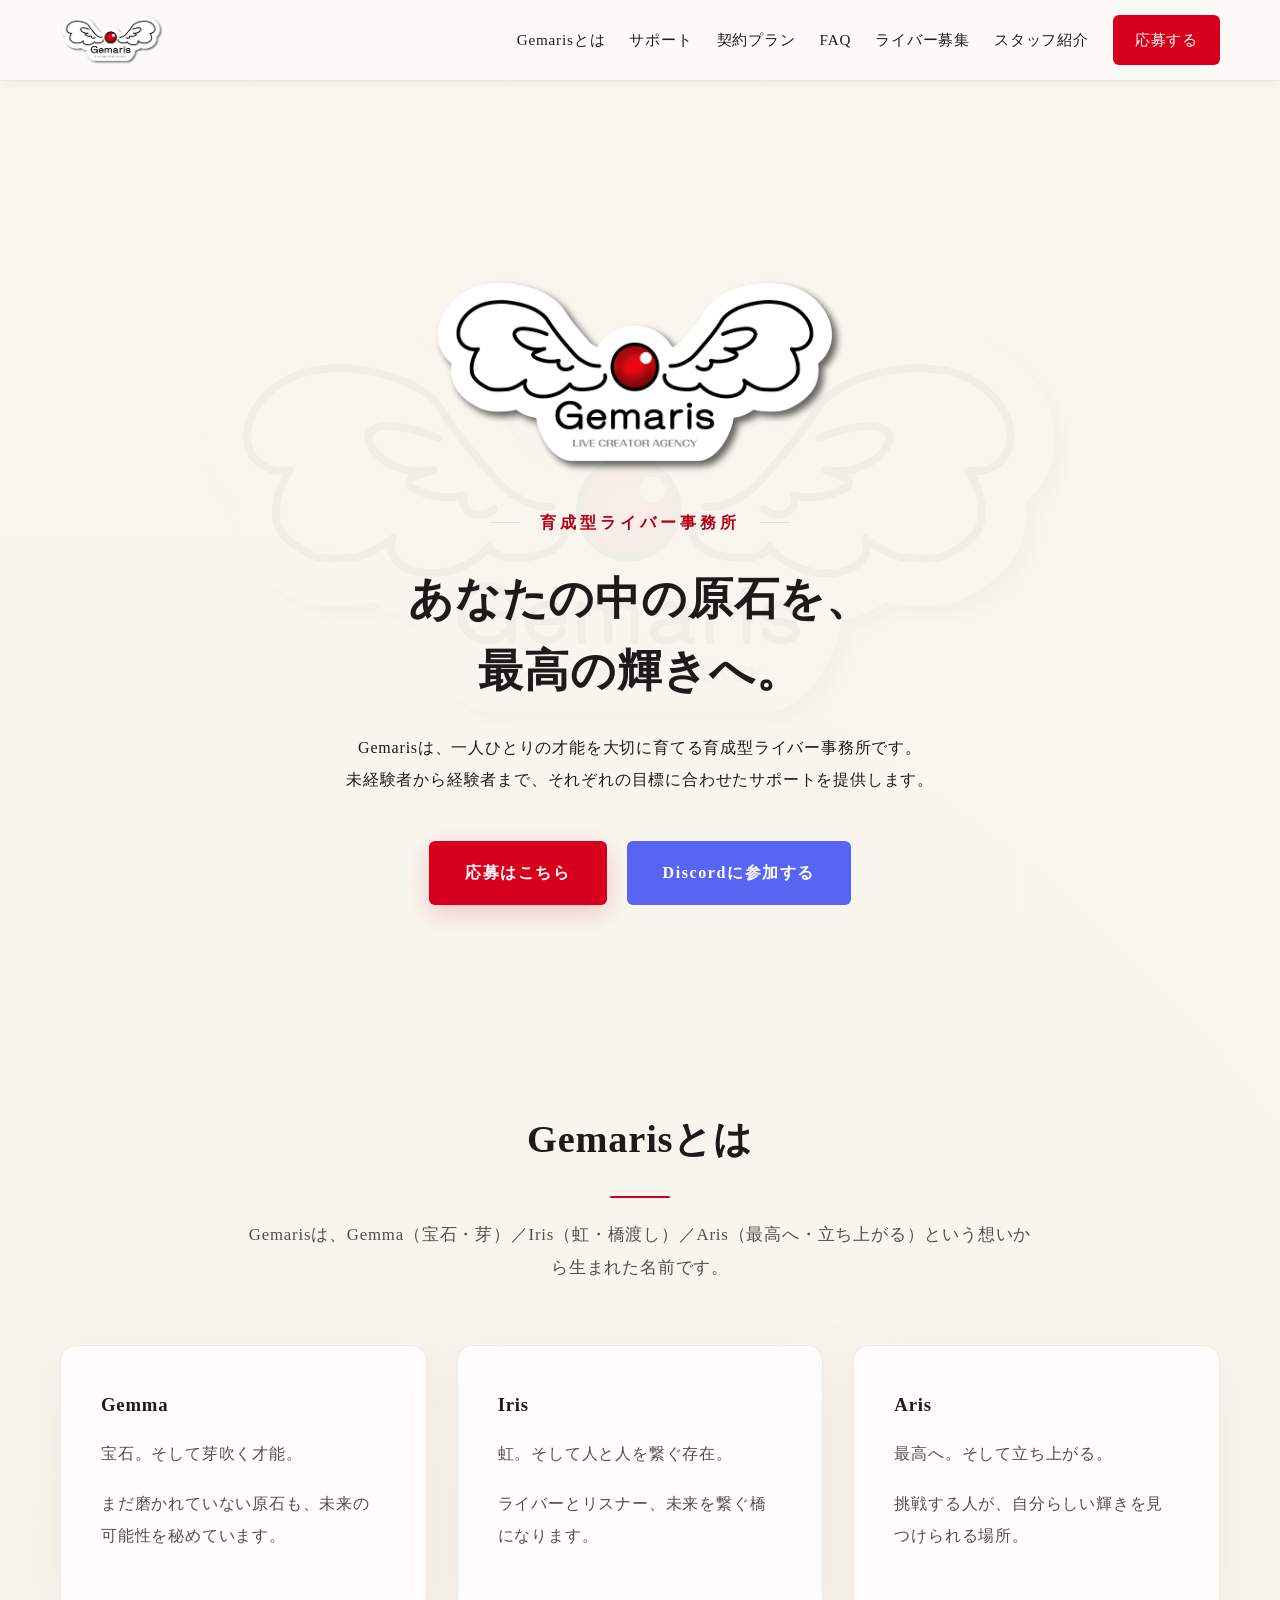
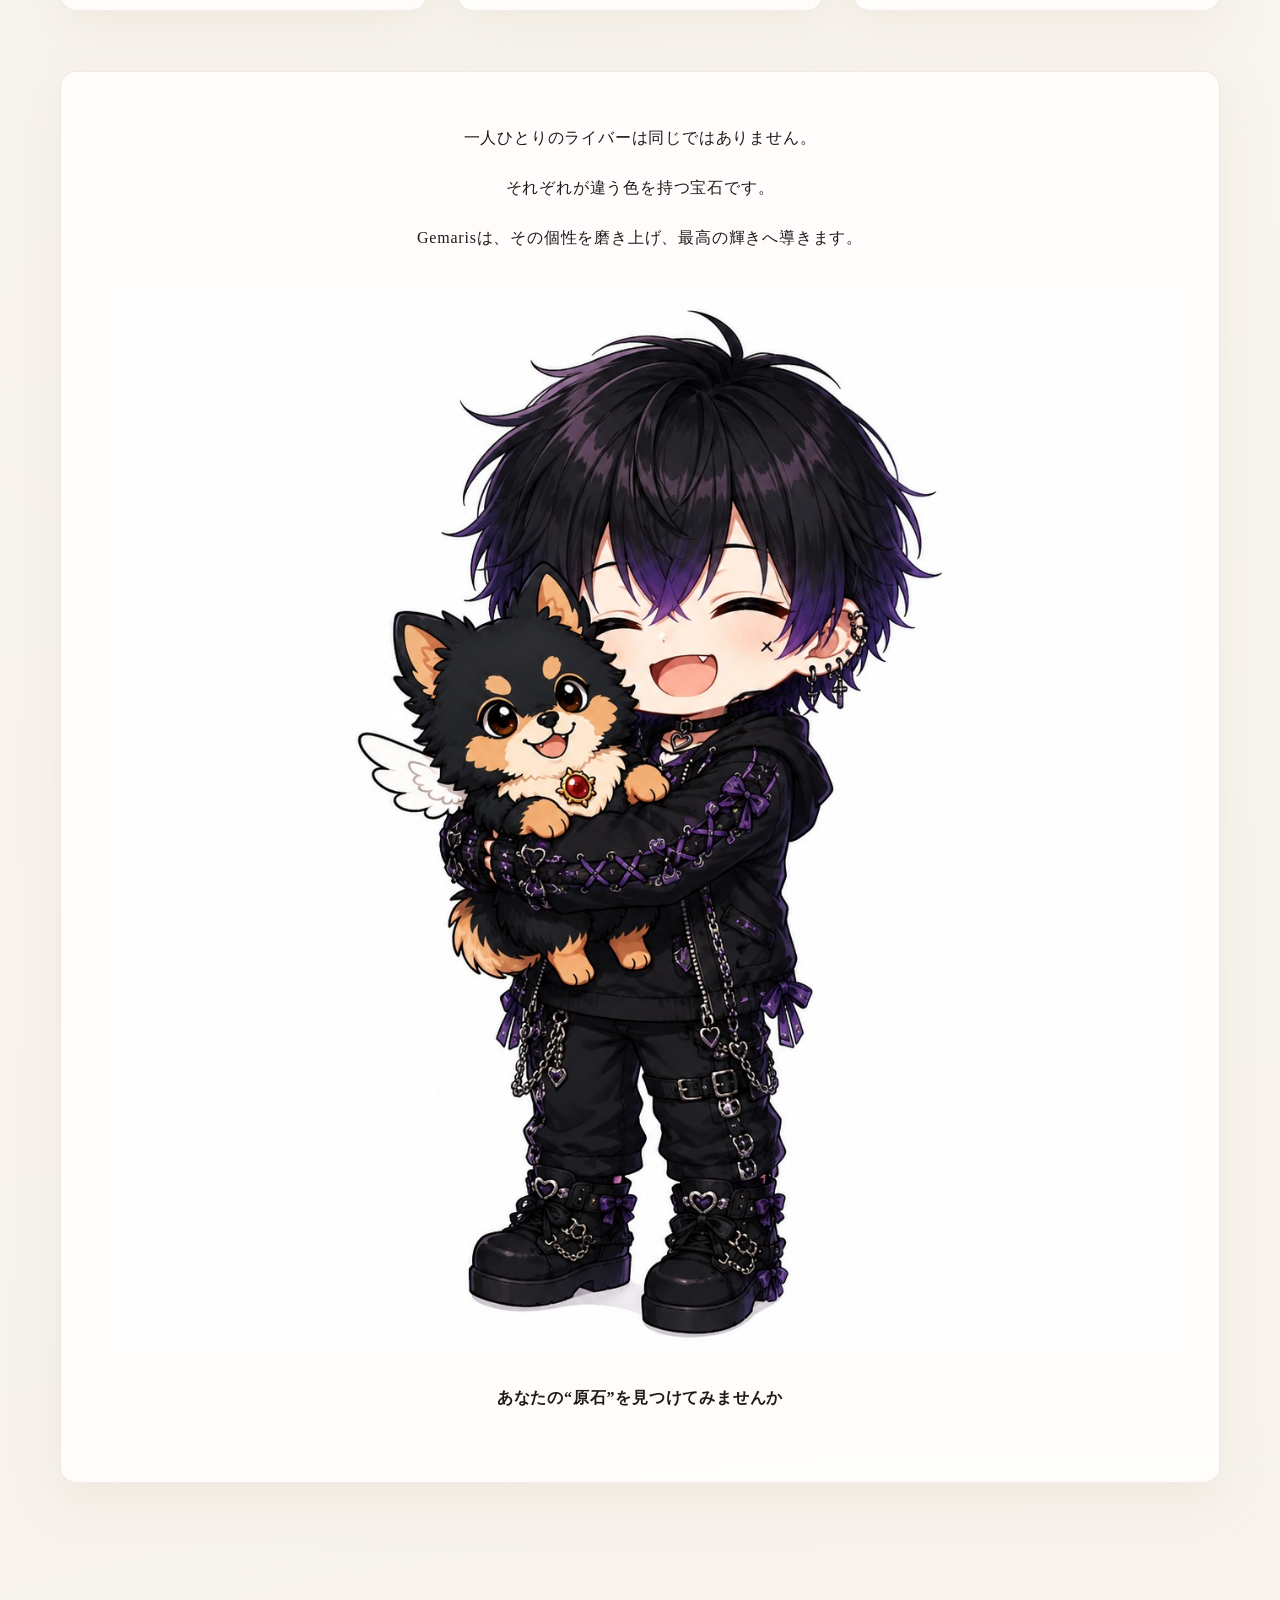
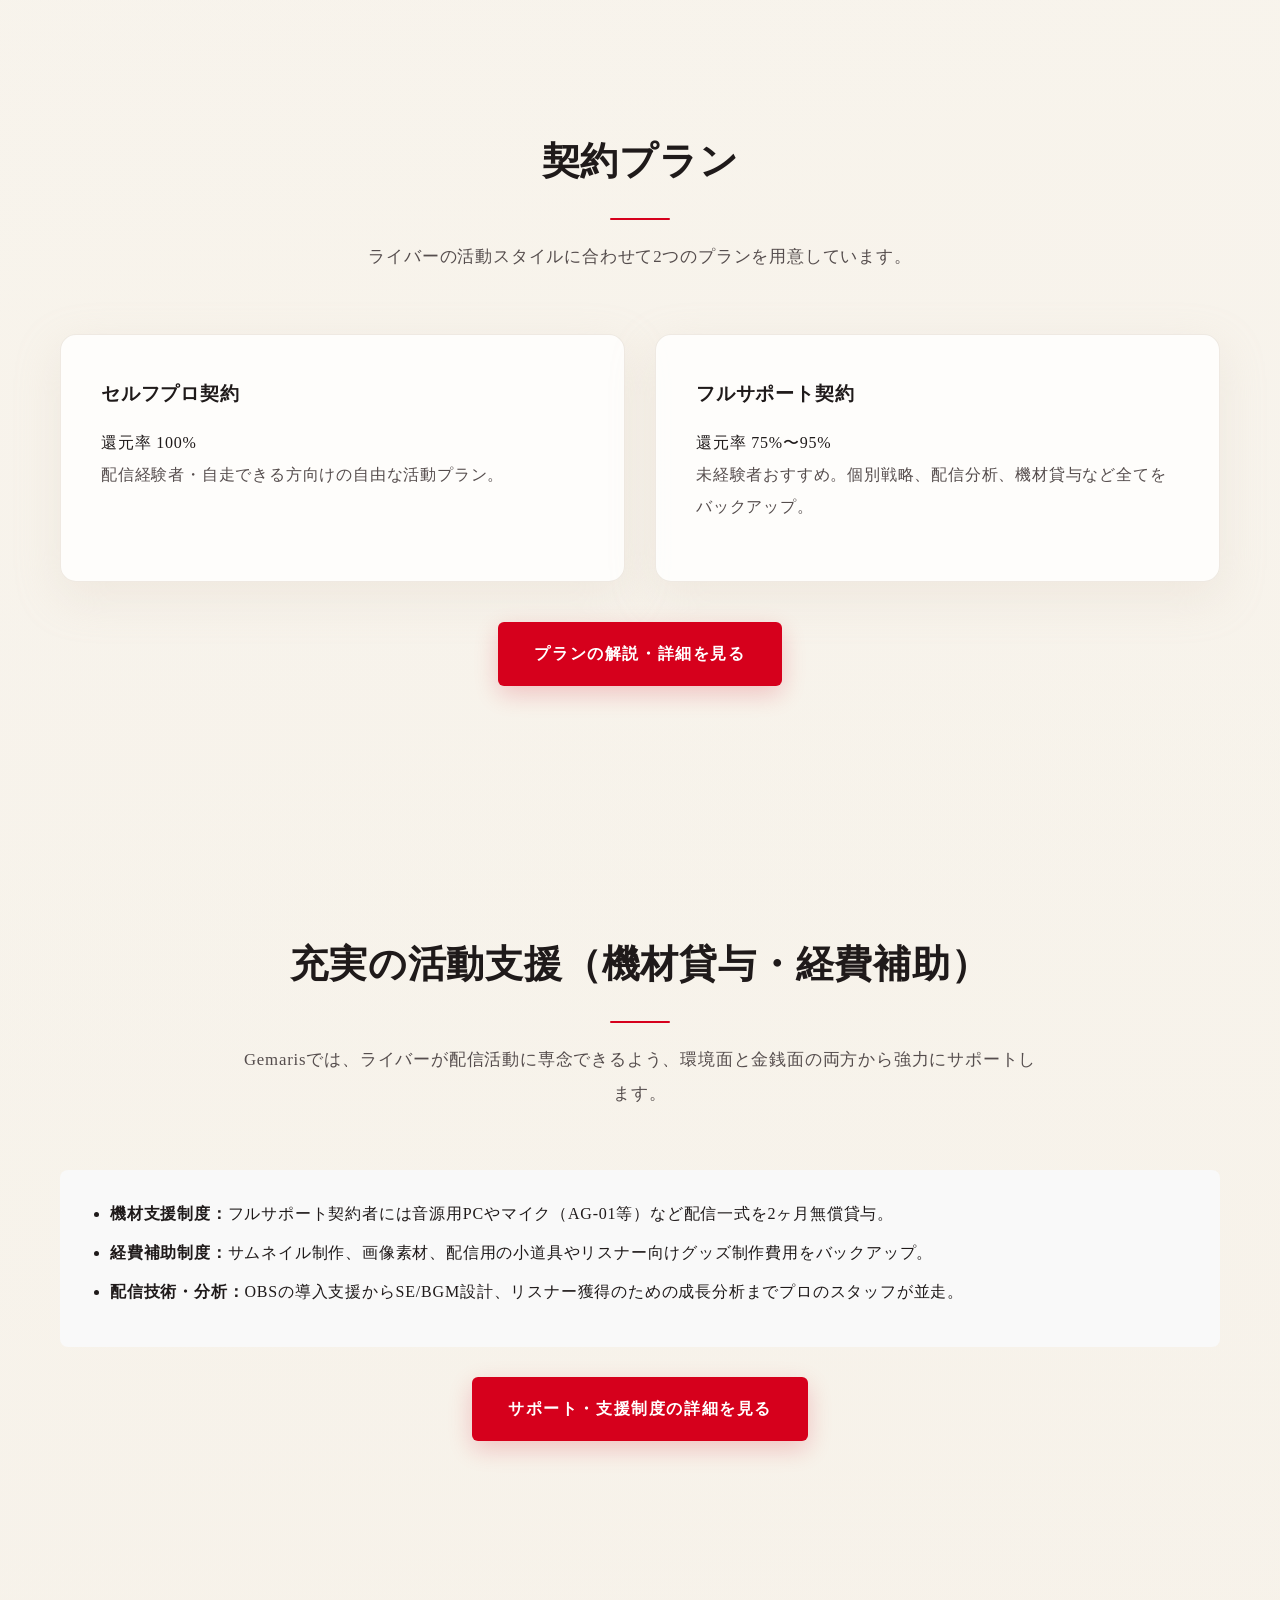
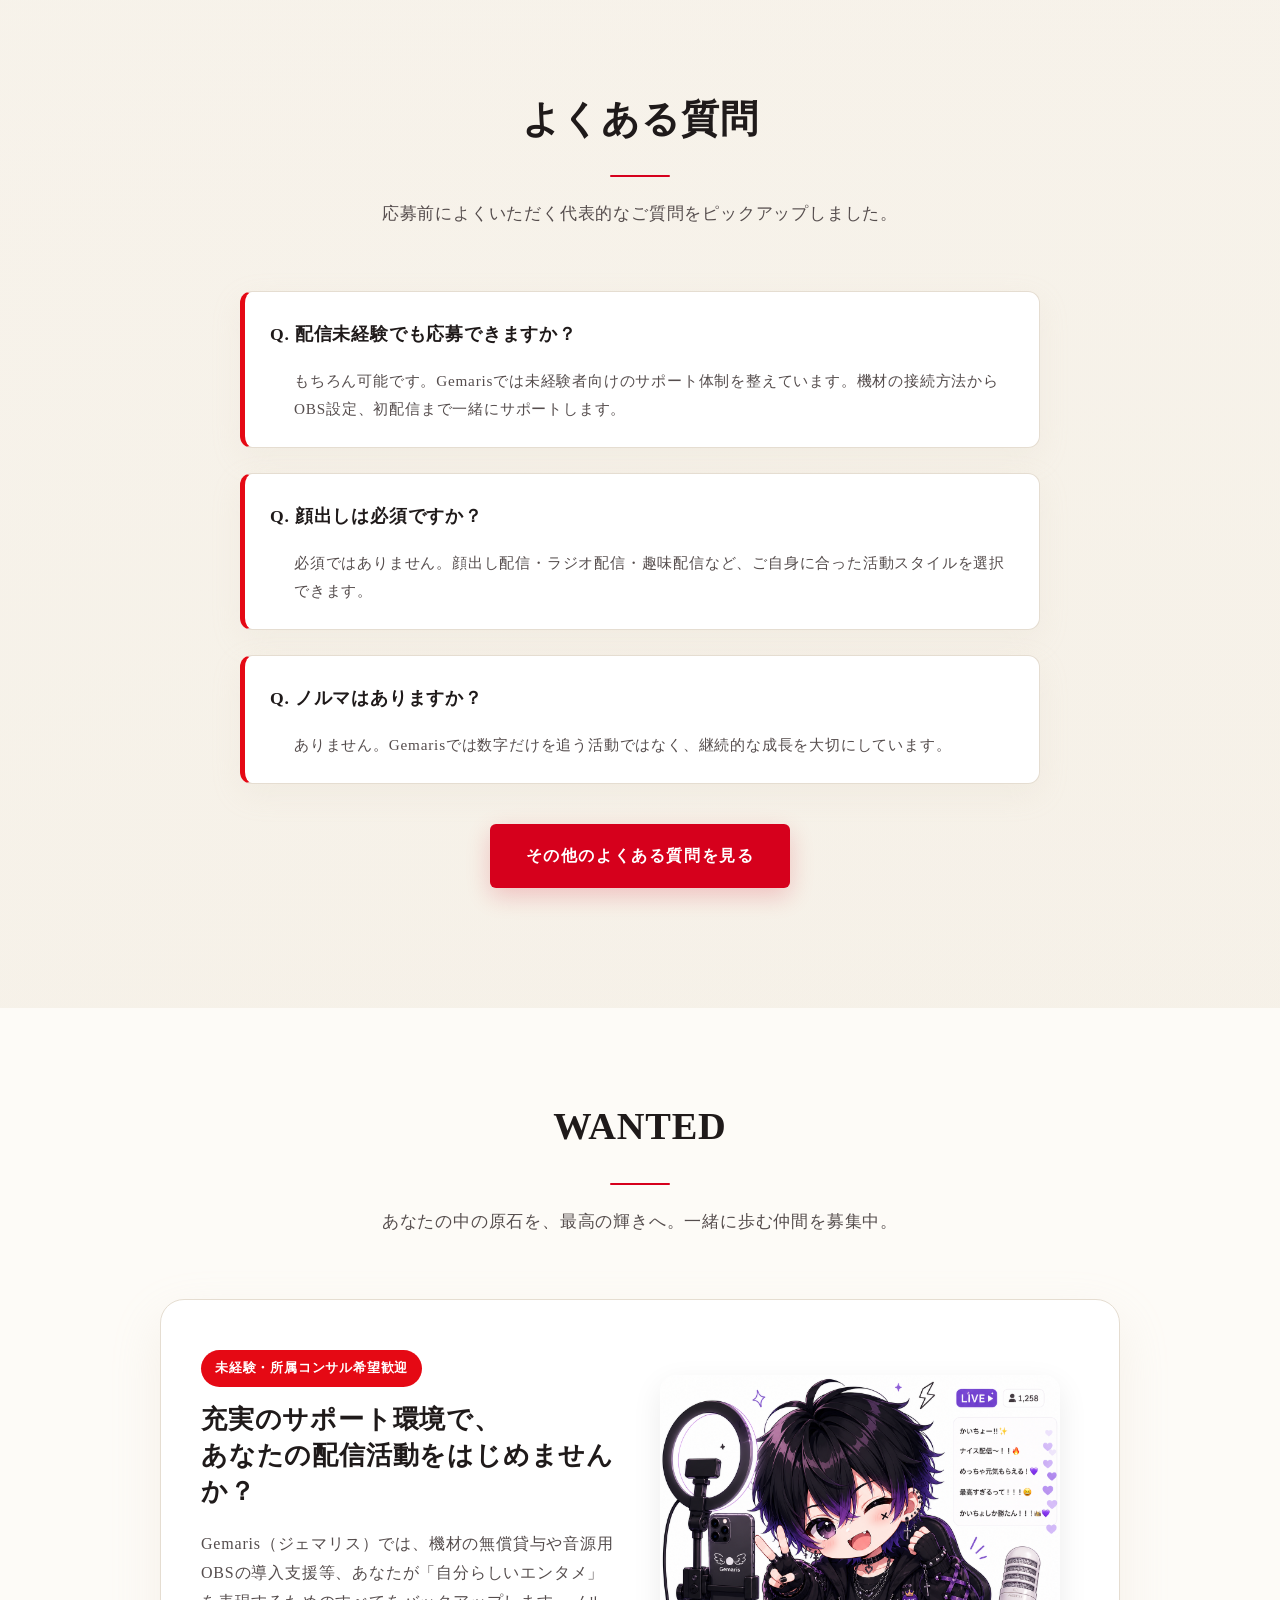
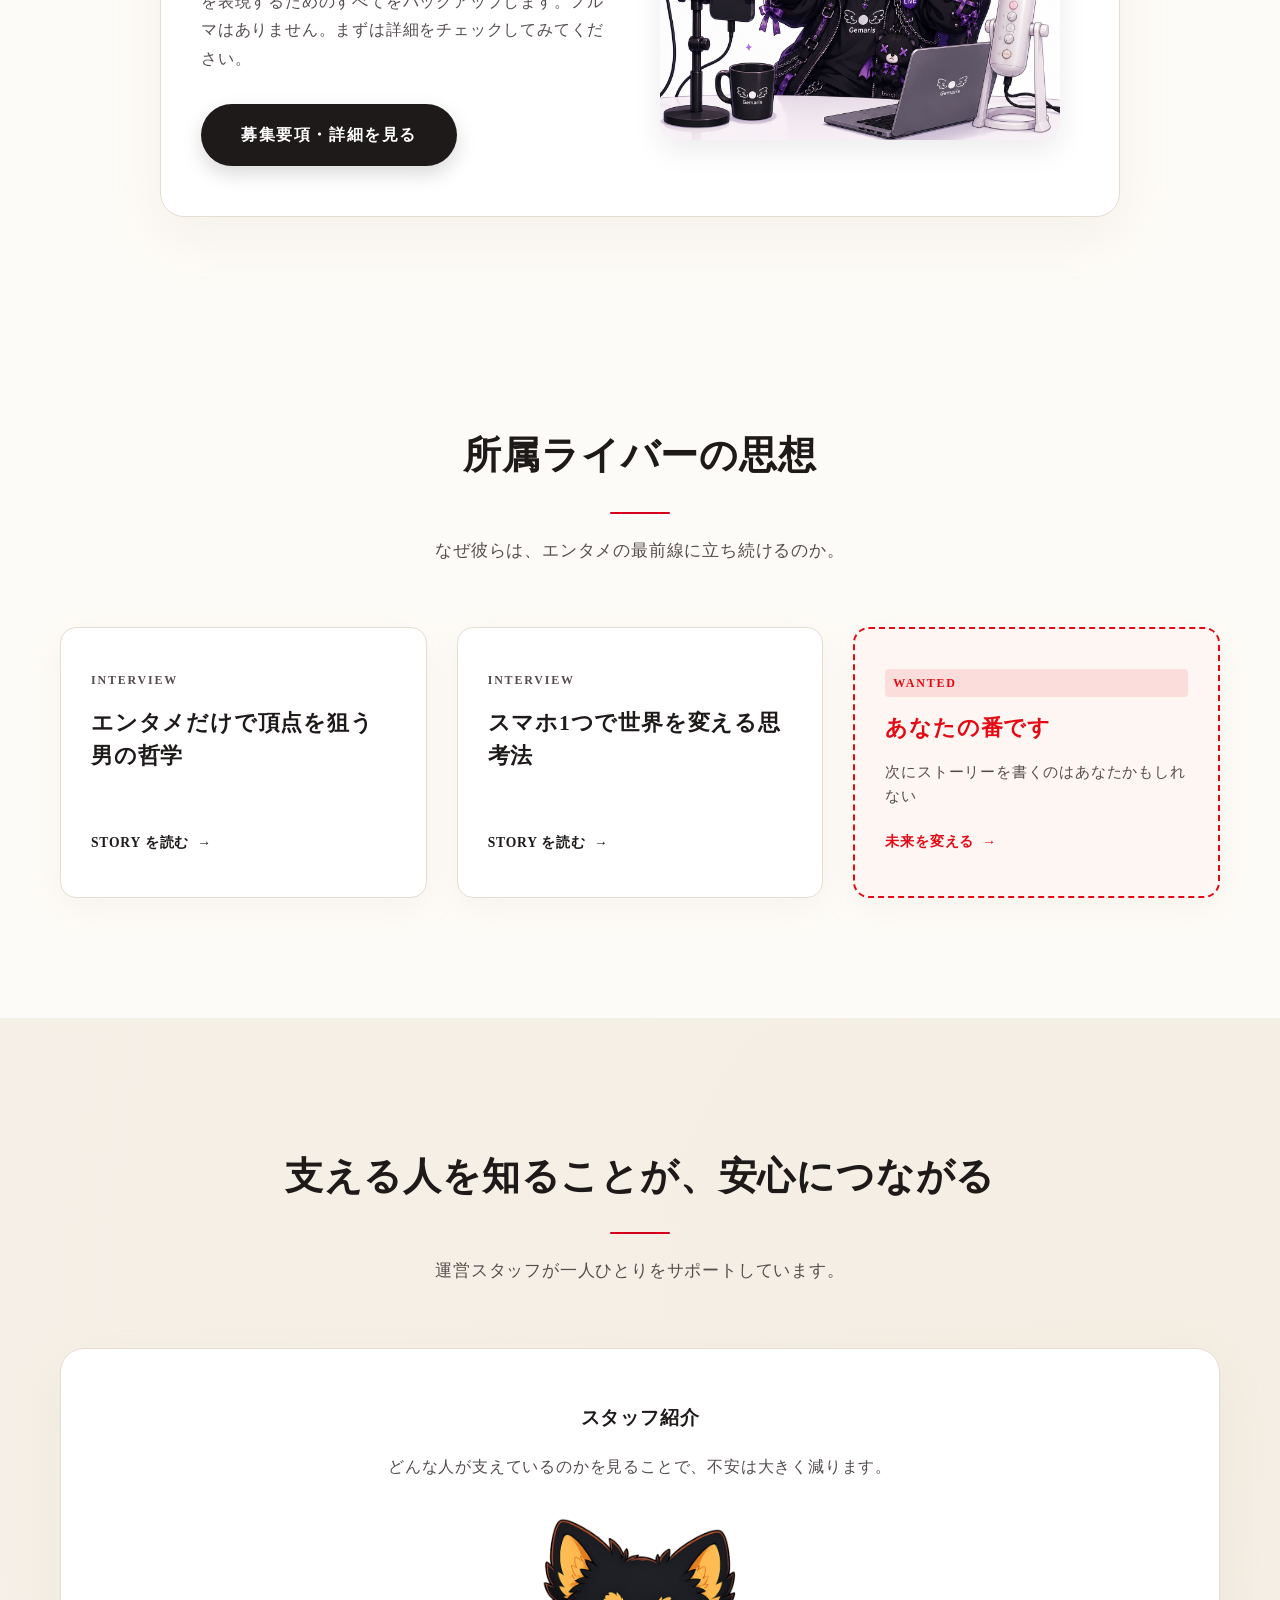
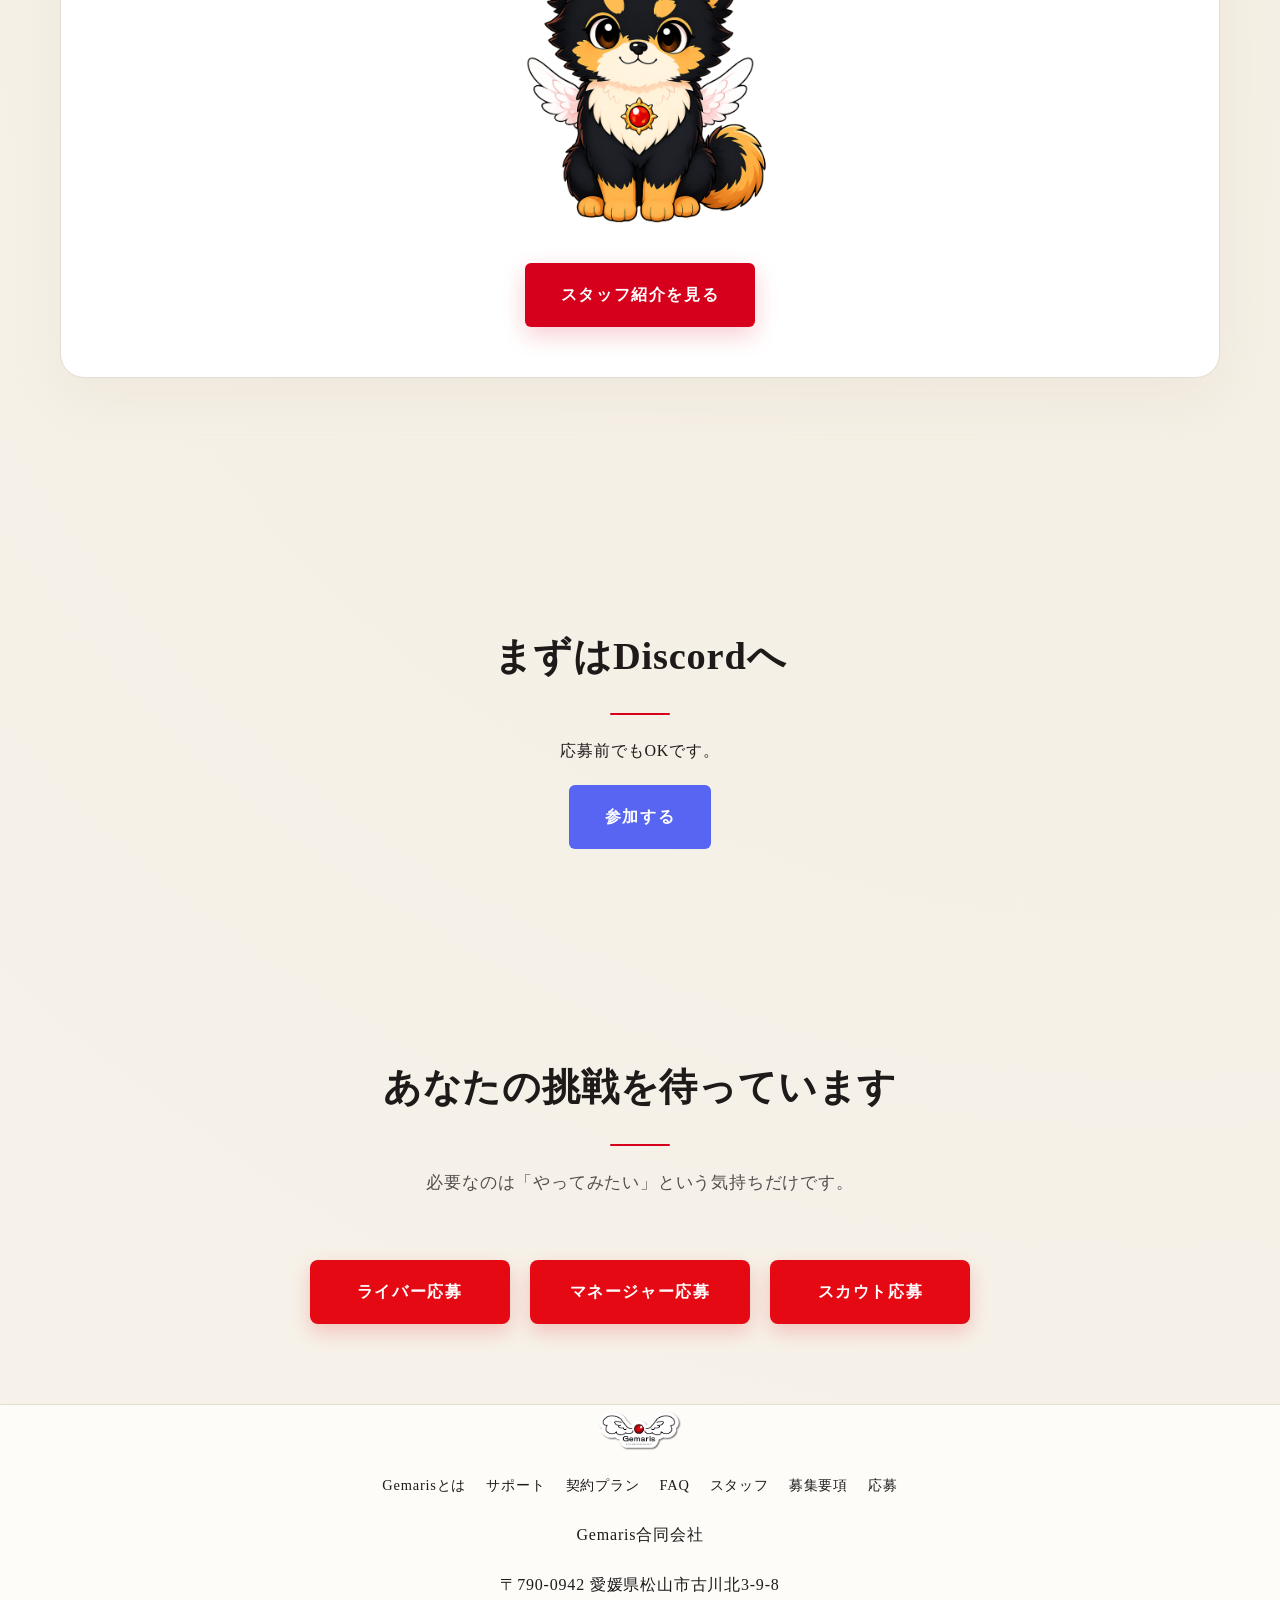
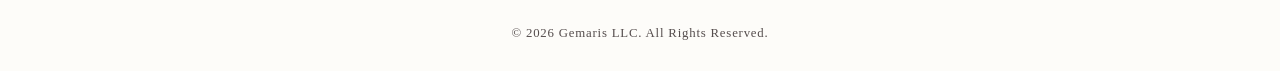
==== commit 3be4d036: "Add files via upload" ====
--- a/index.html
+++ b/index.html
@@ -4,7 +4,7 @@
   <meta charset="UTF-8">
   <meta name="viewport" content="width=device-width, initial-scale=1.0">
   <title>Gemaris｜あなたの中の原石を、最高の輝きへ。</title>
-  <meta name="description" content="未経験歓迎。配信環境構築・機材貸与・活動分析・画像制作支援まで行う育成型ライバー事務所 Gemaris">
+  <meta name="description" content="未経験歓迎。配信環境構築・機材貸与・活動活動分析・画像制作支援まで行う育成型ライバー事務所 Gemaris">
   <link rel="stylesheet" href="css/style.css">
 </head>
 <body>
@@ -21,10 +21,9 @@
 
     <nav class="nav-menu" id="js-nav-menu">
       <a href="#about">Gemarisとは</a>
-      <a href="#support">サポート</a>
-      <a href="#plans">契約プラン</a>
-      <a href="#faq">FAQ</a>
-      <a href="company.html">企業概要</a>
+      <a href="support.html">サポート</a>
+      <a href="plan.html">契約プラン</a>
+      <a href="faq.html">FAQ</a>
       <a href="recruit.html">ライバー募集</a>
       <a href="staff.html">スタッフ紹介</a>
       <a href="apply.html" class="apply-btn">応募する</a>
@@ -85,123 +84,43 @@
   </div>
 </section>
 
-<section class="section staff-teaser">
-  <div class="container">
-    <h2>支える人を知ることが、安心につながる</h2>
-    <p class="section-lead">運営スタッフが一人ひとりをサポートしています。</p>
-    <div class="company-link-card">
-      <h3>スタッフ紹介</h3>
-      <p>どんな人が支えているのかを見ることで、不安は大きく減ります。</p>
-      <img src="images/iris-main.png" alt="運営イメージ" class="staff-teaser-img">
-      <a href="staff.html" class="button apply-button">スタッフ紹介を見る</a>
-    </div>
-  </div>
-</section>
-
 <section id="plans" class="section">
   <div class="container">
     <h2>契約プラン</h2>
-    <p class="section-lead">ライバーの活動スタイルに合わせて2つの契約プランを用意しています。</p>
-    <div class="plan-grid">
+    <p class="section-lead">ライバーの活動スタイルに合わせて2つのプランを用意しています。</p>
+    <div class="plan-grid plan-teaser-grid">
       <div class="plan-card">
         <h3>セルフプロ契約</h3>
         <div class="plan-rate">還元率 100%</div>
-        <p>既に配信環境が整っている方向け。</p>
-        <ul>
-          <li>報酬還元率100%</li>
-          <li>自由な活動スタイル</li>
-          <li>最低限のサポート</li>
-          <li>配信経験者向け</li>
-          <li>自走できる方向け</li>
-        </ul>
+        <p>配信経験者・自走できる方向けの自由な活動プラン。</p>
       </div>
       <div class="plan-card featured">
         <h3>フルサポート契約</h3>
         <div class="plan-rate">還元率 75%〜95%</div>
-        <p>Gemarisおすすめプラン</p>
-        <ul>
-          <li>個別相談対応</li>
-          <li>活動戦略支援</li>
-          <li>配信分析</li>
-          <li>画像制作支援</li>
-          <li>機材貸与制度</li>
-          <li>経費補助制度</li>
-          <li>OBS導入支援</li>
-          <li>継続的マネジメント</li>
-        </ul>
-      </div>
+        <p>未経験者おすすめ。個別戦略、配信分析、機材貸与など全てをバックアップ。</p>
+      </div>
+    </div>
+    <div style="text-align:center; margin-top:40px;">
+      <a href="plan.html" class="button apply-button">プランの解説・詳細を見る</a>
     </div>
   </div>
 </section>
 
 <section id="support" class="section">
   <div class="container">
-    <h2>機材支援制度</h2>
-    <p class="section-lead">配信に必要な機材をサポートします。</p>
-    <div class="origin-message">
-      <p>フルサポート契約者には機材一式を2ヶ月無償貸与。</p>
-      <p>その後は希望者に限り原価80%で買取可能です。</p>
-    </div>
-
-    <div class="support-item-grid">
-      <div class="support-item-card">
-        <div class="support-item-imgbox">
-          <img src="images/iris-support.png" alt="キャラクター">
-        </div>
-        <h3>配線一式</h3>
-      </div>
-      <div class="support-item-card">
-        <div class="support-item-imgbox">
-          <img src="images/iris-pc.png" alt="PC配信">
-        </div>
-        <h3>音源用PC</h3>
-      </div>
-      <div class="support-item-card">
-        <div class="support-item-imgbox">
-          <img src="images/iris-mic.png" alt="マイク機材">
-        </div>
-        <h3>YAMAHA AG-01</h3>
-      </div>
-    </div>
-
-    <div class="support-grid">
-      <div class="support-card">
-        <h3>環境サポート</h3>
-        <ul><li>機材貸与</li><li>OBS支援</li><li>配信構築</li></ul>
-      </div>
-      <div class="support-card">
-        <h3>演出サポート</h3>
-        <ul><li>SE/BGM設定</li><li>演出設計</li><li>ホットキー支援</li></ul>
-      </div>
-      <div class="support-card">
-        <h3>分析サポート</h3>
-        <ul><li>個別相談</li><li>戦略設計</li><li>成長分析</li></ul>
-      </div>
-    </div>
-  </div>
-</section>
-
-<section class="section expense-section">
-  <div class="container">
-    <h2>経費補助制度</h2>
-    <p class="section-lead">ライバーの活動をバックアップする充実の補助制度です。</p>
-    <div class="expense-grid">
-      <div class="expense-card-item">
-        <div class="expense-icon">🖼️</div>
-        <h3>サムネ</h3>
-      </div>
-      <div class="expense-card-item">
-        <div class="expense-icon">🎨</div>
-        <h3>素材</h3>
-      </div>
-      <div class="expense-card-item">
-        <div class="expense-icon">📦</div>
-        <h3>小道具</h3>
-      </div>
-      <div class="expense-card-item">
-        <div class="expense-icon">🎁</div>
-        <h3>グッズ</h3>
-      </div>
+    <h2>充実の活動支援（機材貸与・経費補助）</h2>
+    <p class="section-lead">Gemarisでは、ライバーが配信活動に専念できるよう、環境面と金銭面の両方から強力にサポートします。</p>
+    
+    <div class="support-summary-box" style="background:#f9f9f9; padding:30px; border-radius:8px; margin-bottom:30px; text-align:left;">
+      <ul style="list-style-type:disc; padding-left:20px; line-height:1.8;">
+        <li><strong>機材支援制度：</strong>フルサポート契約者には音源用PCやマイク（AG-01等）など配信一式を2ヶ月無償貸与。</li>
+        <li><strong>経費補助制度：</strong>サムネイル制作、画像素材、配信用の小道具やリスナー向けグッズ制作費用をバックアップ。</li>
+        <li><strong>配信技術・分析：</strong>OBSの導入支援からSE/BGM設計、リスナー獲得のための成長分析までプロのスタッフが並走。</li>
+      </ul>
+    </div>
+
+    <div style="text-align:center;">
+      <a href="support.html" class="button apply-button">サポート・支援制度の詳細を見る</a>
     </div>
   </div>
 </section>
@@ -209,10 +128,7 @@
 <section id="faq" class="section faq-section">
   <div class="container">
     <h2>よくある質問</h2>
-    <div class="faq-iris">
-      <img src="images/iris-qa.png" alt="イリス FAQ案内" class="faq-iris-img">
-    </div>
-    <p class="section-lead">応募前によくいただくご質問をまとめました。</p>
+    <p class="section-lead">応募前によくいただく代表的なご質問をピックアップしました。</p>
     
     <div class="faq-list-wrapper">
       <div class="faq-item">
@@ -227,26 +143,10 @@
         <h3>Q. ノルマはありますか？</h3>
         <p>ありません。Gemarisでは数字だけを追う活動ではなく、継続的な成長を大切にしています。</p>
       </div>
-      <div class="faq-item">
-        <h3>Q. 学生でも応募できますか？</h3>
-        <p>応募可能です。ただし、各配信アプリの利用規約および年齢要件を満たしている必要があります。</p>
-      </div>
-      <div class="faq-item">
-        <h3>Q. 他事務所に所属していますが応募できますか？</h3>
-        <p>契約内容によって異なります。まずはDiscordまたはお問い合わせよりご相談ください。</p>
-      </div>
-      <div class="faq-item">
-        <h3>Q. 本当に機材を借りられますか？</h3>
-        <p>フルサポート契約ライバーを対象として、機材貸与制度をご利用いただけます。貸与条件等は面談時にご説明いたします。</p>
-      </div>
-      <div class="faq-item">
-        <h3>Q. 配信アプリはPalmu限定ですか？</h3>
-        <p>Palmu、Pococha、ふわっちと一次代理店契約を結んでおります。</p>
-      </div>
-      <div class="faq-item">
-        <h3>Q. 応募前に相談だけできますか？</h3>
-        <p>大歓迎です。まずはDiscordコミュニティへご参加ください。</p>
-      </div>
+    </div>
+
+    <div style="text-align:center; margin-top:40px;">
+      <a href="faq.html" class="button apply-button">その他のよくある質問を見る</a>
     </div>
   </div>
 </section>
@@ -304,12 +204,15 @@
   </div>
 </section>
 
-<section class="section">
-  <div class="container">
-    <h2>企業情報</h2>
+<section class="section staff-teaser">
+  <div class="container">
+    <h2>支える人を知ることが、安心につながる</h2>
+    <p class="section-lead">運営スタッフが一人ひとりをサポートしています。</p>
     <div class="company-link-card">
-      <h3>Gemaris合同会社</h3>
-      <a href="company.html" class="button apply-button">企業概要を見る</a>
+      <h3>スタッフ紹介</h3>
+      <p>どんな人が支えているのかを見ることで、不安は大きく減ります。</p>
+      <img src="images/iris-main.png" alt="運営イメージ" class="staff-teaser-img">
+      <a href="staff.html" class="button apply-button">スタッフ紹介を見る</a>
     </div>
   </div>
 </section>
@@ -340,11 +243,12 @@
       <img src="images/image(24).png" alt="Gemaris">
     </div>
     <div class="footer-links">
-      <a href="#about">Gemarisとは</a>
-      <a href="#support">サポート</a>
-      <a href="#plans">契約プラン</a>
+      <a href="index.html#about">Gemarisとは</a>
+      <a href="support.html">サポート</a>
+      <a href="plan.html">契約プラン</a>
+      <a href="faq.html">FAQ</a>
       <a href="staff.html">スタッフ</a>
-      <a href="company.html">企業概要</a>
+      <a href="recruit.html">募集要項</a>
       <a href="apply.html">応募</a>
     </div>
     <p>Gemaris合同会社</p>
--- a/css/style.css
+++ b/css/style.css
@@ -1,1405 +1,776 @@
-:root{
-
-  --gem-red:#D6001C;
-  --gem-red-dark:#B50018;
-
-  --gem-black:#111111;
-  --gem-gray:#666666;
-
-  --gem-paper:#F8F5EF;
-  --gem-paper-light:#FCFAF6;
-
-  --gem-border:#E5DDD1;
-
-  --discord:#5865F2;
-
-  --shadow:
-  0 10px 30px rgba(0,0,0,.06);
-
-}
-
-*{
-  margin:0;
-  padding:0;
-  box-sizing:border-box;
-}
-
-html{
-  scroll-behavior:smooth;
-}
-
-body{
-
-  font-family:
-  "Hiragino Sans",
-  "Yu Gothic",
-  sans-serif;
-
-  color:var(--gem-black);
-
-  line-height:1.9;
-
-  background:
-
-  radial-gradient(
-  circle at 20% 20%,
-  rgba(0,0,0,.015) 1px,
-  transparent 1px),
-
-  radial-gradient(
-  circle at 80% 80%,
-  rgba(0,0,0,.01) 1px,
-  transparent 1px),
-
-  var(--gem-paper);
-
-  background-size:
-  18px 18px,
-  22px 22px,
-  auto;
-
-}
-
-img{
-  max-width:100%;
-  display:block;
-}
-
-a{
-  text-decoration:none;
-}
-
-.container{
-
-  width:100%;
-  max-width:1200px;
-
-  margin:auto;
-
-  padding:0 20px;
-
-}
-
-.section{
-
-  padding:120px 0;
-
-}
-
-h1{
-
-  font-size:4rem;
-  line-height:1.4;
-
-  margin-bottom:25px;
-
-}
-
-h2{
-
-  font-size:2.6rem;
-
-  text-align:center;
-
-  margin-bottom:20px;
-
-  position:relative;
-
-}
-
-h2::after{
-
-  content:"";
-
-  width:80px;
-  height:4px;
-
-  background:var(--gem-red);
-
-  display:block;
-
-  margin:18px auto 0;
-
-  border-radius:999px;
-
-}
-
-h3{
-
-  margin-bottom:15px;
-
-}
-
-p{
-
-  margin-bottom:18px;
-
-}
-
-.section-lead{
-
-  max-width:800px;
-
-  margin:0 auto 60px;
-
-  text-align:center;
-
-  color:var(--gem-gray);
-
-}
-
-ul{
-
-  padding-left:20px;
-
-}
-
-li{
-
-  margin-bottom:10px;
-
-}
-
-/* ======================
-HEADER
-====================== */
-
-.header{
-
-  position:fixed;
-
-  top:0;
-  left:0;
-
-  width:100%;
-
-  background:
-  rgba(252,250,246,.96);
-
-  backdrop-filter:blur(10px);
-
-  border-bottom:
-  1px solid var(--gem-border);
-
-  z-index:9999;
-
-}
-
-.header-inner{
-
-  height:80px;
-
-  display:flex;
-
-  justify-content:space-between;
-
-  align-items:center;
-
-}
-
-.logo{
-
-  height:60px;
-
-}
-
-.header nav{
-
-  display:flex;
-
-  gap:20px;
-
-  align-items:center;
-
-}
-
-.header nav a{
-
-  color:var(--gem-black);
-
-  font-weight:600;
-
-  transition:.3s;
-
-}
-
-.header nav a:hover{
-
-  color:var(--gem-red);
-
-}
-
-.apply-btn{
-
-  background:var(--gem-red);
-
-  color:white !important;
-
-  padding:10px 18px;
-
-  border-radius:10px;
-
-}
-
-/* ======================
-BUTTON
-====================== */
-
-.button{
-
-  display:inline-block;
-
-  padding:16px 32px;
-
-  border-radius:12px;
-
-  font-weight:700;
-
-  transition:.3s;
-
-}
-
-.apply-button{
-
-  background:var(--gem-red);
-
-  color:white;
-
-}
-
-.apply-button:hover{
-
-  background:var(--gem-red-dark);
-
-  transform:translateY(-3px);
-
-}
-
-.discord-button{
-
-  background:var(--discord);
-
-  color:white;
-
-}
-
-.discord-button:hover{
-
-  transform:translateY(-3px);
-
-}
-
-/* ======================
-HERO
-====================== */
-
-.hero{
-
-  min-height:100vh;
-
-  display:flex;
-
-  align-items:center;
-
-  justify-content:center;
-
-  text-align:center;
-
-  position:relative;
-
-  overflow:hidden;
-
-  padding-top:120px;
-
-}
-
-.hero-logo-bg{
-
-  position:absolute;
-
-  top:50%;
-  left:50%;
-
-  width:900px;
-
-  max-width:90vw;
-
-  transform:
-  translate(-50%,-50%);
-
-  opacity:.04;
-
-}
-
-.hero-inner{
-
-  position:relative;
-
-  z-index:10;
-
-}
-
-.hero-logo{
-
-  height:240px;
-
-  margin:auto;
-
-  margin-bottom:30px;
-
-}
-
-.hero-category{
-
-  color:var(--gem-red);
-
-  font-weight:700;
-
-  letter-spacing:.2em;
-
-  margin-bottom:20px;
-
-}
-
-.hero-text{
-
-  max-width:700px;
-
-  margin:auto;
-
-}
-
-.hero-buttons{
-
-  margin-top:40px;
-
-  display:flex;
-
-  justify-content:center;
-
-  gap:20px;
-
-  flex-wrap:wrap;
-
-}
-/* ======================
-CARD 共通
-====================== */
-
+/* ==========================================================================
+   VARIABLES & RESET
+   ========================================================================== */
+:root {
+  --gem-red: #D6001C;
+  --gem-red-dark: #B50018;
+  --gem-black: #1F1A1A;
+  --gem-gray: #554D4D;
+  --gem-paper: #FCFAF6;
+  --gem-paper-light: #FDFCF9;
+  --gem-border: #E5DDD1;
+  --discord: #5865F2;
+  --shadow: 0 15px 45px rgba(215, 201, 182, 0.25);
+}
+
+* {
+  margin: 0;
+  padding: 0;
+  box-sizing: border-box;
+}
+
+html {
+  scroll-behavior: smooth;
+}
+
+body {
+  font-family: "Times New Roman", "Noto Serif JP", "Hiragino Mincho ProN", "Hiragino Sans", serif;
+  color: var(--gem-black);
+  line-height: 2.0;
+  letter-spacing: 0.05em;
+  background: 
+    radial-gradient(circle at 10% 20%, rgba(243, 237, 226, 0.45), transparent 80%),
+    radial-gradient(circle at 90% 80%, rgba(229, 216, 193, 0.35), transparent 80%),
+    var(--gem-paper);
+}
+
+img {
+  max-width: 100%;
+  display: block;
+}
+
+a {
+  text-decoration: none;
+}
+
+/* ==========================================================================
+   LAYOUT & COMMON
+   ========================================================================== */
+.container {
+  width: 100%;
+  max-width: 1200px;
+  margin: auto;
+  padding: 0 20px;
+}
+
+.section {
+  padding: 120px 0;
+}
+
+h1 {
+  font-size: 3.5rem;
+  line-height: 1.5;
+  margin-bottom: 25px;
+  font-weight: 600;
+}
+
+h2 {
+  font-size: 2.4rem;
+  text-align: center;
+  margin-bottom: 20px;
+  position: relative;
+  font-weight: 600;
+}
+
+h2::after {
+  content: "";
+  width: 60px;
+  height: 2px;
+  background: var(--gem-red);
+  display: block;
+  margin: 18px auto 0;
+  border-radius: 999px;
+}
+
+h3 {
+  margin-bottom: 15px;
+  font-weight: 600;
+}
+
+p {
+  margin-bottom: 18px;
+}
+
+.section-lead {
+  max-width: 800px;
+  margin: 0 auto 60px;
+  text-align: center;
+  color: var(--gem-gray);
+  font-size: 1.05rem;
+}
+
+ul {
+  padding-left: 20px;
+}
+
+li {
+  margin-bottom: 10px;
+}
+
+/* ==========================================================================
+   HEADER & NAVIGATION
+   ========================================================================== */
+.header {
+  position: sticky;
+  top: 0;
+  z-index: 9999;
+  background: rgba(252, 250, 246, 0.95);
+  backdrop-filter: blur(15px);
+  border-bottom: 1px solid rgba(229, 221, 209, 0.6);
+  box-shadow: 0 2px 10px rgba(0,0,0,0.05);
+}
+
+.header-inner {
+  height: 80px;
+  display: flex;
+  justify-content: space-between;
+  align-items: center;
+}
+
+.logo {
+  height: 50px;
+}
+
+.nav-menu {
+  display: flex;
+  gap: 24px;
+  align-items: center;
+}
+
+.nav-menu a {
+  color: var(--gem-black);
+  font-weight: 500;
+  font-size: 0.95rem;
+  transition: .3s;
+}
+
+.nav-menu a:hover {
+  color: var(--gem-red);
+}
+
+.apply-btn {
+  background: var(--gem-red);
+  color: white !important;
+  padding: 10px 22px;
+  border-radius: 6px;
+  font-weight: 600;
+}
+
+.hamburger {
+  display: none;
+}
+
+/* ==========================================================================
+   BUTTONS
+   ========================================================================== */
+.button {
+  display: inline-block;
+  padding: 16px 36px;
+  border-radius: 6px;
+  font-weight: 600;
+  letter-spacing: 0.1em;
+  transition: .3s ease;
+}
+
+.apply-button {
+  background: var(--gem-red);
+  color: white;
+  box-shadow: 0 8px 25px rgba(214, 0, 28, 0.2);
+}
+
+.apply-button:hover {
+  background: var(--gem-red-dark);
+  transform: translateY(-2px);
+  box-shadow: 0 12px 30px rgba(214, 0, 28, 0.3);
+}
+
+.discord-button {
+  background: var(--discord);
+  color: white;
+}
+
+.discord-button:hover {
+  transform: translateY(-2px);
+}
+
+/* ==========================================================================
+   HERO SECTION
+   ========================================================================== */
+.hero {
+  min-height: 100vh;
+  display: flex;
+  align-items: center;
+  justify-content: center;
+  text-align: center;
+  position: relative;
+  overflow: hidden;
+  padding-top: 120px;
+}
+
+.hero-logo-bg {
+  position: absolute;
+  top: 50%;
+  left: 50%;
+  width: 900px;
+  max-width: 90vw;
+  transform: translate(-50%,-50%);
+  opacity: .03;
+}
+
+.hero-inner {
+  position: relative;
+  z-index: 10;
+}
+
+.hero-logo {
+  height: 200px;
+  margin: auto;
+  margin-bottom: 30px;
+}
+
+.hero-category {
+  color: var(--gem-red-dark);
+  font-weight: 600;
+  letter-spacing: 0.25em;
+  margin-bottom: 25px;
+  display: flex;
+  align-items: center;
+  justify-content: center;
+  gap: 20px;
+}
+
+.hero-category::before,
+.hero-category::after {
+  content: "";
+  width: 30px;
+  height: 1px;
+  background: var(--gem-border);
+  display: inline-block;
+}
+
+.hero h1 {
+  font-size: clamp(1.8rem, 3.5vw, 2.8rem);
+  font-weight: 600;
+  color: var(--gem-black);
+  line-height: 1.6;
+}
+
+.hero-text {
+  max-width: 700px;
+  margin: auto;
+}
+
+.hero-buttons {
+  margin-top: 45px;
+  display: flex;
+  justify-content: center;
+  gap: 20px;
+  flex-wrap: wrap;
+}
+
+/* ==========================================================================
+   CARDS & GRIDS
+   ========================================================================== */
 .concept-card,
 .origin-card,
 .support-card,
 .plan-card,
 .manual-card,
 .company-link-card,
-.business-card{
-
-  background:white;
-
-  border-radius:24px;
-
-  padding:40px;
-
-  box-shadow:var(--shadow);
-
-  transition:.3s;
-
+.business-card {
+  background: rgba(255, 255, 255, 0.8);
+  border: 1px solid rgba(229, 221, 209, 0.6);
+  border-radius: 16px;
+  padding: 40px;
+  box-shadow: var(--shadow);
+  transition: .3s ease;
+  color: var(--gem-black) !important;
 }
 
 .concept-card:hover,
 .origin-card:hover,
 .support-card:hover,
 .plan-card:hover,
-.manual-card:hover{
-
-  transform:translateY(-8px);
-
-}
-
-/* ======================
-GRID
-====================== */
-
-.concept-grid{
-
-  display:grid;
-
-  grid-template-columns:
-  repeat(3,1fr);
-
-  gap:30px;
-
-}
-
-.plan-grid{
-
-  display:grid;
-
-  grid-template-columns:
-  repeat(2,1fr);
-
-  gap:30px;
-
-}
-
-.support-grid{
-
-  display:grid;
-
-  grid-template-columns:
-  repeat(3,1fr);
-
-  gap:30px;
-
-}
-
-.manual-grid{
-
-  display:grid;
-
-  grid-template-columns:
-  repeat(3,1fr);
-
-  gap:30px;
-
-}
-
-.business-grid{
-
-  display:grid;
-
-  grid-template-columns:
-  repeat(3,1fr);
-
-  gap:30px;
-
-}
-
-/* ======================
-Gemaris由来
-====================== */
-
-.concept-icon{
-
-  font-size:3rem;
-
-  margin-bottom:20px;
-
-}
-
-.origin-message{
-
-  margin-top:60px;
-
-  background:white;
-
-  border-radius:24px;
-
-  padding:50px;
-
-  text-align:center;
-
-  box-shadow:var(--shadow);
-
-}
-
-/* ======================
-CHARACTER SECTION
-====================== */
-
-.character-section{
-
-  padding:120px 0;
-
-}
-
-.character-layout{
-
-  display:grid;
-
-  grid-template-columns:
-  450px 1fr;
-
-  gap:80px;
-
-  align-items:center;
-
-}
-
-.character-layout.reverse{
-
-  grid-template-columns:
-  1fr 450px;
-
-}
-
-.character-image{
-
-  text-align:center;
-
-}
-
-.character-image img{
-
-  width:100%;
-
-  max-width:450px;
-
-  margin:auto;
-
-}
-
-.character-content{
-
-  font-size:1.05rem;
-
-}
-
-.character-content h2{
-
-  text-align:left;
-
-  margin-bottom:15px;
-
-}
-
-.character-content h2::after{
-
-  display:none;
-
-}
-
-.role{
-
-  display:inline-block;
-
-  background:
-  rgba(214,0,28,.08);
-
-  color:var(--gem-red);
-
-  padding:8px 14px;
-
-  border-radius:999px;
-
-  font-weight:700;
-
-  margin-bottom:20px;
-
-}
-
-.character-content h3{
-
-  color:var(--gem-red);
-
-  margin-bottom:20px;
-
-}
-
-/* ======================
-MESSAGE
-====================== */
-
-.message-layout{
-
-  display:grid;
-
-  grid-template-columns:
-  420px 1fr;
-
-  gap:60px;
-
-  align-items:center;
-
-}
-
-.message-image img{
-
-  border-radius:24px;
-
-}
-
-.message-content{
-
-  font-size:1.05rem;
-
-}
-
-.message-sign{
-
-  margin-top:30px;
-
-  font-weight:700;
-
-  color:var(--gem-red);
-
-}
-
-/* ======================
-SUPPORT
-====================== */
-
-.support-card{
-
-  text-align:center;
-
-}
-
-.support-card h3{
-
-  color:var(--gem-red);
-
-  margin-bottom:20px;
-
-}
-
-.support-card ul{
-
-  text-align:left;
-
-}
-
-/* ======================
-PLAN
-====================== */
-
-.plan-card{
-
-  position:relative;
-
-}
-
-.plan-card h3{
-
-  color:var(--gem-red);
-
-}
-
-.plan-rate{
-
-  font-size:1.8rem;
-
-  font-weight:700;
-
-  margin-bottom:20px;
-
-  color:var(--gem-red);
-
-}
-
-.featured{
-
-  border:
-  3px solid var(--gem-red);
-
-}
-
-.featured::before{
-
-  content:"おすすめ";
-
-  position:absolute;
-
-  top:-15px;
-  right:20px;
-
-  background:var(--gem-red);
-
-  color:white;
-
-  padding:6px 14px;
-
-  border-radius:999px;
-
-  font-size:.8rem;
-
-  font-weight:700;
-
-}
-
-/* ======================
-MANUAL
-====================== */
-
-.manual-card{
-
-  color:var(--gem-black);
-
-}
-
-.manual-card:hover{
-
-  transform:translateY(-8px);
-
-}
-
-.manual-card h3{
-
-  color:var(--gem-red);
-
-}
-
-/* ======================
-COMPANY LINK
-====================== */
-
-.company-link-card{
-
-  max-width:700px;
-
-  margin:auto;
-
-  text-align:center;
-
-}
-
-.company-link-card h3{
-
-  font-size:1.8rem;
-
-  color:var(--gem-red);
-
-}
-
-/* ======================
-BUSINESS
-====================== */
-
-.business-card{
-
-  text-align:center;
-
-}
-
-.business-card h3{
-
-  color:var(--gem-red);
-
-}
-
-/* ======================
-EQUIPMENT
-====================== */
-
-.equipment-grid{
-
-  display:grid;
-
-  grid-template-columns:
-  repeat(4,1fr);
-
-  gap:25px;
-
-  margin-top:50px;
-
-}
-
-.equipment-item{
-
-  background:white;
-
-  padding:35px 20px;
-
-  border-radius:20px;
-
-  text-align:center;
-
-  box-shadow:var(--shadow);
-
-  transition:.3s;
-
-  font-size:2rem;
-
-}
-
-.equipment-item:hover{
-
-  transform:translateY(-8px);
-
-}
-
-.equipment-item h3{
-
-  margin-top:15px;
-
-  font-size:1rem;
-
-  color:var(--gem-black);
-
-}
-
-/* ======================
-EXPENSE
-====================== */
-
-.expense-grid{
-
-  display:grid;
-
-  grid-template-columns:
-  repeat(4,1fr);
-
-  gap:25px;
-
-  margin-top:50px;
-
-  margin-bottom:50px;
-
-}
-
-.expense-card{
-
-  background:white;
-
-  padding:35px 20px;
-
-  border-radius:20px;
-
-  text-align:center;
-
-  box-shadow:var(--shadow);
-
-  transition:.3s;
-
-  font-size:2rem;
-
-}
-
-.expense-card:hover{
-
-  transform:translateY(-8px);
-
-}
-
-.expense-card h3{
-
-  margin-top:15px;
-
-  font-size:1rem;
-
-  color:var(--gem-black);
-
-}
-
-/* ======================
-FAQ
-====================== */
-
-.faq-list{
-
-  max-width:1000px;
-
-  margin:auto;
-
-}
-
-.faq-list dt{
-
-  background:white;
-
-  padding:22px 28px;
-
-  border-left:
-  6px solid var(--gem-red);
-
-  border-radius:12px;
-
-  font-weight:700;
-
-  margin-top:20px;
-
-  box-shadow:var(--shadow);
-
-}
-
-.faq-list dd{
-
-  background:#fffdfa;
-
-  padding:25px 30px;
-
-  margin-top:10px;
-
-  margin-bottom:20px;
-
-  border-radius:12px;
-
-  color:var(--gem-gray);
-
-}
-
-/* ======================
-CTA
-====================== */
-
-.cta-section{
-
-  text-align:center;
-
-}
-
-.cta-buttons{
-
-  margin-top:50px;
-
-  display:flex;
-
-  justify-content:center;
-
-  gap:20px;
-
-  flex-wrap:wrap;
-
-}
-
-/* ======================
-DISCORD
-====================== */
-
-.discord-section{
-
-  background:
-  linear-gradient(
-  135deg,
-  #D6001C,
-  #9B0015);
-
-  color:white;
-
-  text-align:center;
-
-}
-
-.discord-section h2{
-
-  color:white;
-
-}
-
-.discord-section h2::after{
-
-  background:white;
-
-}
-
-.discord-section p{
-
-  color:white;
-
-}
-
-/* ======================
-FOOTER
-====================== */
-
-.footer{
-
-  background:#111111;
-
-  color:white;
-
-  padding:80px 0;
-
-  text-align:center;
-
-}
-
-.footer-logo img{
-
-  height:120px;
-
-  margin:auto;
-
-  margin-bottom:30px;
-
-}
-
-.footer-links{
-
-  display:flex;
-
-  justify-content:center;
-
-  gap:25px;
-
-  flex-wrap:wrap;
-
-  margin-bottom:40px;
-
-}
-
-.footer-links a{
-
-  color:white;
-
-}
-
-.footer-links a:hover{
-
-  color:#ffb3bc;
-
-}
-
-.copyright{
-
-  opacity:.7;
-
-  font-size:.9rem;
-
-}
-
-/* ======================
-COMPANY PAGE
-====================== */
-
-.company-table{
-
-  width:100%;
-
-  border-collapse:collapse;
-
-  background:white;
-
-  box-shadow:var(--shadow);
-
-  border-radius:20px;
-
-  overflow:hidden;
-
-}
-
-.company-table th{
-
-  width:260px;
-
-  background:#faf4f4;
-
-  text-align:left;
-
-  padding:20px;
-
-  border-bottom:
-  1px solid var(--gem-border);
-
-}
-
-.company-table td{
-
-  padding:20px;
-
-  border-bottom:
-  1px solid var(--gem-border);
-
-}
-
-.company-table tr:last-child th,
-.company-table tr:last-child td{
-
-  border-bottom:none;
-
-}
-
-/* ======================
-RESPONSIVE
-====================== */
-
-@media(max-width:1100px){
-
-  .concept-grid,
-  .support-grid,
-  .manual-grid,
-  .business-grid{
-
-    grid-template-columns:
-    repeat(2,1fr);
-
+.manual-card:hover {
+  transform: translateY(-5px);
+  box-shadow: 0 20px 50px rgba(215, 201, 182, 0.35);
+}
+
+.concept-card p, .origin-card p, .support-card p, .plan-card p, .manual-card p, .company-link-card p, .business-card p,
+.concept-card li, .origin-card li, .support-card li, .plan-card li, .manual-card li {
+  color: var(--gem-gray) !important;
+  opacity: 1 !important;
+}
+
+.concept-grid, .support-grid, .manual-grid, .business-grid {
+  display: grid;
+  grid-template-columns: repeat(3, 1fr);
+  gap: 30px;
+}
+
+.plan-grid {
+  display: grid;
+  grid-template-columns: repeat(2, 1fr);
+  gap: 30px;
+}
+
+.origin-message {
+  margin-top: 60px;
+  background: rgba(255, 255, 255, 0.8);
+  border: 1px solid rgba(229, 221, 209, 0.6);
+  border-radius: 16px;
+  padding: 50px;
+  text-align: center;
+  box-shadow: var(--shadow);
+  color: var(--gem-black) !important;
+}
+
+/* ==========================================================================
+   🛠️ STAFF TEASER SECTION (イラストはみ出し完全修正版)
+   ========================================================================== */
+.company-link-card {
+  background: #ffffff !important;
+  border: 1px solid #E5DDD1 !important;
+  border-radius: 24px !important;
+  padding: 50px 40px !important;
+  box-shadow: 0 20px 50px rgba(215, 201, 182, 0.2) !important;
+  text-align: center;
+  margin-top: 30px;
+}
+
+.staff-teaser-img {
+  display: block;
+  width: 100%;
+  max-width: 320px;
+  height: auto;
+  margin: 30px auto;
+}
+
+/* ==========================================================================
+   🛠️ EQUIPMENT & SUPPORT ITEM GRID (配信活動サポート)
+   ========================================================================== */
+.support-item-grid {
+  display: flex;
+  gap: 30px;
+  justify-content: center;
+  flex-wrap: wrap;
+  margin-bottom: 50px;
+}
+
+.support-item-card {
+  flex: 1;
+  min-width: 250px;
+  max-width: 300px;
+  text-align: center;
+}
+
+.support-item-imgbox {
+  width: 100%;
+  aspect-ratio: 1/1;
+  overflow: hidden;
+  border-radius: 16px;
+  background: #fff;
+  box-shadow: 0 10px 30px rgba(215, 201, 182, 0.2);
+  margin-bottom: 15px;
+}
+
+.support-item-imgbox img {
+  width: 100%;
+  height: 100%;
+  object-fit: cover;
+}
+
+.support-item-card h3 {
+  font-size: 1.1rem;
+  font-weight: 600;
+  color: #1F1A1A;
+}
+
+/* ==========================================================================
+   🛠️ EXPENSE SUBSIDY GRID (経費補助制度)
+   ========================================================================== */
+.expense-grid {
+  display: flex;
+  gap: 20px;
+  justify-content: center;
+  flex-wrap: wrap;
+}
+
+.expense-card-item {
+  flex: 1;
+  min-width: 220px;
+  max-width: 260px;
+  background: #ffffff;
+  border: 1px solid #E5DDD1;
+  padding: 40px 20px;
+  border-radius: 16px;
+  text-align: center;
+  box-shadow: 0 15px 45px rgba(215, 201, 182, 0.25);
+}
+
+.expense-icon {
+  font-size: 2.5rem;
+  margin-bottom: 15px;
+}
+
+.expense-card-item h3 {
+  font-size: 1.1rem;
+  font-weight: 600;
+  color: #1F1A1A;
+  margin: 0;
+}
+
+/* ==========================================================================
+   🛠️ FAQ SECTION
+   ========================================================================== */
+.faq-iris {
+  text-align: center;
+  margin-bottom: 20px;
+}
+
+.faq-iris-img {
+  max-width: 200px;
+  margin: 0 auto;
+}
+
+.faq-list-wrapper {
+  display: flex;
+  flex-direction: column;
+  gap: 25px;
+  max-width: 800px;
+  margin: 0 auto;
+}
+
+.faq-item {
+  background: #ffffff;
+  border: 1px solid #E5DDD1;
+  border-left: 5px solid #E50914;
+  border-radius: 12px;
+  padding: 25px;
+  box-shadow: 0 10px 30px rgba(215, 201, 182, 0.15);
+  text-align: left;
+}
+
+.faq-item h3 {
+  margin: 0 0 15px 0;
+  font-size: 1.1rem;
+  font-weight: 700;
+  color: #1F1A1A;
+}
+
+.faq-item p {
+  margin: 0;
+  padding-left: 24px;
+  color: #554D4D;
+  font-size: 0.95rem;
+  line-height: 1.8;
+}
+
+/* ==========================================================================
+   🛠️ RECRUIT TEASER SECTION (スマホパツパツ解消版)
+   ========================================================================== */
+.recruit-teaser-section {
+  padding: 80px 0;
+  background: #fdfbf7;
+}
+
+.recruit-teaser-container {
+  max-width: 1000px;
+  margin: 0 auto;
+  padding: 0 20px;
+  text-align: center;
+}
+
+.recruit-teaser-card {
+  background: #ffffff;
+  border: 1px solid #E5DDD1;
+  border-radius: 24px;
+  padding: 50px 40px;
+  box-shadow: 0 20px 50px rgba(215, 201, 182, 0.2);
+  display: flex;
+  flex-wrap: wrap;
+  align-items: center;
+  gap: 40px;
+  text-align: left;
+}
+
+.recruit-teaser-text {
+  flex: 1;
+  min-width: 300px;
+}
+
+.recruit-teaser-image {
+  flex: 1;
+  min-width: 300px;
+  text-align: center;
+}
+
+.recruit-teaser-image img {
+  width: 100%;
+  max-width: 400px;
+  border-radius: 16px;
+  box-shadow: 0 10px 30px rgba(0,0,0,0.08);
+}
+
+.recruit-teaser-badge {
+  background: #E50914;
+  color: #fff;
+  padding: 6px 14px;
+  font-size: 0.8rem;
+  font-weight: 700;
+  border-radius: 50px;
+  display: inline-block;
+  margin-bottom: 15px;
+}
+
+.recruit-teaser-text h3 {
+  font-size: 1.6rem;
+  font-weight: 700;
+  color: #1F1A1A;
+  margin: 0 0 20px 0;
+  line-height: 1.4;
+}
+
+.recruit-teaser-desc {
+  color: #554D4D;
+  font-size: 1rem;
+  line-height: 1.8;
+  margin-bottom: 30px;
+}
+
+.recruit-teaser-btn {
+  display: inline-block;
+  padding: 15px 40px;
+  background: #1F1A1A;
+  color: #fff;
+  border-radius: 50px;
+  font-weight: 700;
+  box-shadow: 0 8px 20px rgba(0,0,0,0.15);
+}
+
+/* ==========================================================================
+   🛠️ STORY / INTERVIEW SECTION (ボタン感・リッチ誘導版)
+   ========================================================================== */
+.story-section {
+  background: #fdfbf7;
+}
+
+.story-grid {
+  display: grid;
+  grid-template-columns: repeat(auto-fit, minmax(280px, 1fr));
+  gap: 30px;
+  margin-top: 40px;
+}
+
+.story-card {
+  display: block;
+  background: #ffffff;
+  border: 1px solid #E5DDD1;
+  border-radius: 16px;
+  padding: 40px 30px;
+  box-shadow: 0 10px 30px rgba(215, 201, 182, 0.15);
+  transition: all 0.4s cubic-bezier(0.165, 0.84, 0.44, 1);
+}
+
+.story-card-inner {
+  display: flex;
+  flex-direction: column;
+  height: 100%;
+  min-height: 180px;
+}
+
+.story-tag {
+  font-size: 0.75rem;
+  letter-spacing: 0.15em;
+  color: #554D4D;
+  font-weight: 700;
+  margin-bottom: 15px;
+}
+
+.story-card h3 {
+  font-size: 1.35rem;
+  font-weight: 700;
+  color: #1F1A1A;
+  line-height: 1.5;
+  margin-bottom: 15px;
+  transition: color 0.3s ease;
+}
+
+.story-card p {
+  font-size: 0.95rem;
+  color: #554D4D;
+  line-height: 1.6;
+  margin-bottom: 20px;
+}
+
+.story-more {
+  margin-top: auto;
+  font-size: 0.85rem;
+  font-weight: 700;
+  color: #1F1A1A;
+  display: inline-flex;
+  align-items: center;
+}
+
+.story-more::after {
+  content: "→";
+  margin-left: 8px;
+  transition: transform 0.3s ease;
+}
+
+.story-card:hover {
+  transform: translateY(-8px);
+  box-shadow: 0 20px 40px rgba(215, 201, 182, 0.4);
+  border-color: #1F1A1A;
+}
+
+.story-card:hover h3 {
+  color: #E50914;
+}
+
+.story-card:hover .story-more::after {
+  transform: translateX(6px);
+}
+
+.story-cta-card {
+  border: 2px dashed #E50914;
+  background: rgba(229, 9, 20, 0.02);
+}
+
+.story-cta-card h3 { color: #E50914; }
+.story-cta-card .cta-tag {
+  color: #E50914;
+  background: rgba(229, 9, 20, 0.1);
+  padding: 2px 8px;
+  border-radius: 4px;
+}
+.story-cta-card .story-more { color: #E50914; }
+
+/* ==========================================================================
+   🛠️ CTA SECTION (隙間＆等幅スマホ最適化)
+   ========================================================================== */
+.cta-section {
+  text-align: center;
+  padding: 80px 0;
+}
+
+.cta-buttons {
+  display: flex;
+  justify-content: center;
+  align-items: center;
+  gap: 20px;
+  margin-top: 40px;
+  flex-wrap: wrap;
+}
+
+.cta-section .apply-button {
+  display: inline-block;
+  padding: 16px 40px;
+  background: #E50914;
+  color: #ffffff;
+  border-radius: 8px;
+  font-weight: 700;
+  box-shadow: 0 8px 20px rgba(229, 9, 20, 0.2);
+  min-width: 200px;
+  text-align: center;
+}
+
+/* ==========================================================================
+   DISCORD & FOOTER
+   ========================================================================== */
+.discord-section { text-align: center; }
+.footer { padding: 6px 0; background: var(--gem-paper-light); border-top: 1px solid var(--gem-border); text-align: center; }
+.footer-logo img { height: 40px; margin: 0 auto 20px; }
+.footer-links { display: flex; justify-content: center; gap: 20px; flex-wrap: wrap; margin-bottom: 20px; }
+.footer-links a { color: var(--gem-black); font-size: 0.9rem; }
+.copyright { margin-top: 20px; font-size: 0.8rem; color: var(--gem-gray); }
+
+/* ==========================================================================
+   📱 RESPONSIVE (スマホ対応・メディアクエリ)
+   ========================================================================== */
+@media screen and (max-width: 768px) {
+  .section { padding: 80px 0; }
+  h1 { font-size: 2.2rem; }
+  h2 { font-size: 1.8rem; }
+
+  .concept-grid, .support-grid, .manual-grid, .business-grid, .plan-grid {
+    grid-template-columns: 1fr !important;
+    gap: 20px;
   }
 
-  .equipment-grid,
-  .expense-grid{
-
-    grid-template-columns:
-    repeat(2,1fr);
-
-  }
-
-}
-
-@media(max-width:900px){
-
-  h1{
-
-    font-size:2.8rem;
-
-  }
-
-  h2{
-
-    font-size:2rem;
-
-  }
-
-  .character-layout,
-  .character-layout.reverse,
-  .message-layout{
-
-    grid-template-columns:
-    1fr;
-
-    gap:40px;
-
-  }
-
-  .character-content h2{
-
-    text-align:center;
-
-  }
-
-  .message-content{
-
-    text-align:center;
-
-  }
-
-  .plan-grid{
-
-    grid-template-columns:
-    1fr;
-
-  }
-
-}
-
-@media(max-width:768px){
-
-  .header-inner{
-
-    flex-direction:column;
-
-    height:auto;
-
-    padding:15px 0;
-
-  }
-
-  .header nav{
-
-    flex-wrap:wrap;
-
-    justify-content:center;
-
-    margin-top:15px;
-
-  }
-
-  .hero{
-
-    padding-top:180px;
-
-  }
-
-  .hero-logo{
-
-    height:140px;
-
-  }
-
-  h1{
-
-    font-size:2.1rem;
-
-  }
-
-  h2{
-
-    font-size:1.8rem;
-
-  }
-
-  .section{
-
-    padding:80px 0;
-
-  }
-
-  .hero-buttons,
-  .cta-buttons{
-
-    flex-direction:column;
-
-    align-items:center;
-
-  }
-
-  .button{
-
-    width:100%;
-
-    max-width:320px;
-
-    text-align:center;
-
-  }
-
-  .concept-grid,
-  .support-grid,
-  .manual-grid,
-  .business-grid,
-  .equipment-grid,
-  .expense-grid{
-
-    grid-template-columns:
-    1fr;
-
-  }
-
-  .company-table th,
-  .company-table td{
-
-    display:block;
-
-    width:100%;
-
-  }
-
-  .company-table th{
-
-    border-bottom:none;
-
-  }
-
-}
-
-@media(max-width:480px){
-
-  .hero-logo{
-
-    height:110px;
-
-  }
-
-  h1{
-
-    font-size:1.8rem;
-
-  }
-
-  .logo{
-
-    height:50px;
-
-  }
-
-}
-/* ======================
-APPLY FORM
-====================== */
-
-form{
-  max-width:700px;
-  margin:auto;
-}
-
-label{
-  display:block;
-  font-weight:700;
-  margin-bottom:10px;
-  color:var(--gem-black);
-}
-
-input,
-select,
-textarea{
-  width:100%;
-  padding:16px;
-  border:1px solid var(--gem-border);
-  border-radius:12px;
-  background:#fff;
-  font-size:1rem;
-  transition:.3s;
-}
-
-input:focus,
-select:focus,
-textarea:focus{
-  outline:none;
-  border-color:var(--gem-red);
-  box-shadow:0 0 0 4px rgba(214,0,28,.08);
-}
-
-textarea{
-  resize:vertical;
-}
-
-form .button{
-  border:none;
-  cursor:pointer;
-  width:100%;
-  margin-top:20px;
-}
-/* スマホ向けレスポンシブ対応（style.cssの末尾に追加） */
-@media (max-width: 768px) {
-  /* ヘッダーの調整 */
-  .header-inner {
-    flex-direction: column;
-    gap: 15px;
-    padding: 10px;
+  /* 💡 ハンバーガーメニュー周りの不具合完全撲滅指定 */
+  .hamburger {
+    display: block !important;
+    width: 30px;
+    height: 25px;
+    position: relative;
+    background: none;
+    border: none;
+    cursor: pointer;
+    z-index: 10000;
   }
   
-  .header nav {
-    display: flex;
-    flex-wrap: wrap;
-    justify-content: center;
-    gap: 10px;
+  .hamburger span {
+    display: block;
+    width: 100%;
+    height: 2px;
+    background: #1F1A1A;
+    position: absolute;
+    transition: all 0.3s ease;
   }
   
-  .header nav a {
-    font-size: 13px;
-  }
-
-  /* コンテンツ全般の余白調整 */
-  .section {
-    padding: 40px 0;
+  .hamburger span:nth-child(1) { top: 0; }
+  .hamburger span:nth-child(2) { top: 11px; }
+  .hamburger span:nth-child(3) { bottom: 0; }
+
+  /* 💡 ボタン押下時に三本線を「✕」に変形 */
+  .hamburger.is-active span:nth-child(1) { transform: translateY(11px) rotate(45deg); }
+  .hamburger.is-active span:nth-child(2) { opacity: 0; }
+  .hamburger.is-active span:nth-child(3) { transform: translateY(-12px) rotate(-45deg); }
+
+  /* 💡 display: none から !important を排除してJSでの展開を許可 */
+  .nav-menu {
+    display: none; 
+    position: absolute;
+    top: 80px;
+    left: 0;
+    width: 100%;
+    background: rgba(252, 250, 246, 0.98);
+    flex-direction: column;
+    padding: 30px;
+    gap: 20px;
+    box-shadow: 0 10px 20px rgba(0,0,0,0.05);
+    border-bottom: 1px solid rgba(229, 221, 209, 0.6);
+    z-index: 9999;
   }
   
-  .container {
-    width: 95%;
-  }
-
-  /* キャラクタレイアウト（画像と文字の並び）をスマホでは縦積みにする */
-  .character-layout,
-  .character-layout.reverse {
-    flex-direction: column;
-    text-align: center;
+  /* 開いた時は!important付きで強制表示 */
+  .nav-menu.is-active {
+    display: flex !important;
   }
   
-  .character-image {
-    margin-bottom: 20px;
-  }
-
-  /* ヒーローエリアの調整 */
-  .hero-inner {
-    text-align: center;
-  }
-  
-  .hero h1 {
-    font-size: 28px;
-  }
-}
-
-/* 画像が画面からはみ出さないための保険 */
-img {
-  max-width: 100%;
-  height: auto;
-}
-@media (max-width: 768px) {
-
-  .character-image img,
-  .message-image img {
-    max-width: 280px;
-    width: 100%;
-    margin: 0 auto;
-  }
-
-}
+  .apply-btn { width: 100%; text-align: center; }
+
+  /* スタッフカードスマホ余白 */
+  .company-link-card { padding: 30px 20px !important; margin: 30px 15px 0 !important; }
+  .staff-teaser-img { max-width: 240px; }
+
+  /* 募集 teaser スマホ最適化 */
+  .recruit-teaser-section { padding: 50px 0; }
+  .recruit-teaser-card { padding: 30px 20px; gap: 25px; }
+  .recruit-teaser-text, .recruit-teaser-image { min-width: 100%; }
+  .recruit-teaser-text h3 { font-size: 1.35rem; }
+  .recruit-teaser-desc { font-size: 0.95rem; }
+  .recruit-teaser-btn-wrap { text-align: center; }
+  .recruit-teaser-btn { width: 100%; max-width: 280px; }
+
+  /* STORYカードスマホ最適化 */
+  .story-grid { gap: 20px; }
+  .story-card { padding: 30px 24px; }
+  .story-card-inner { min-height: 140px; }
+  .story-card h3 { font-size: 1.25rem; }
+
+  /* CTA縦並び＆等幅 */
+  .cta-buttons { flex-direction: column; gap: 15px; padding: 0 20px; }
+  .cta-section .apply-button { width: 100%; max-width: 300px; margin: 0 auto; }
+}
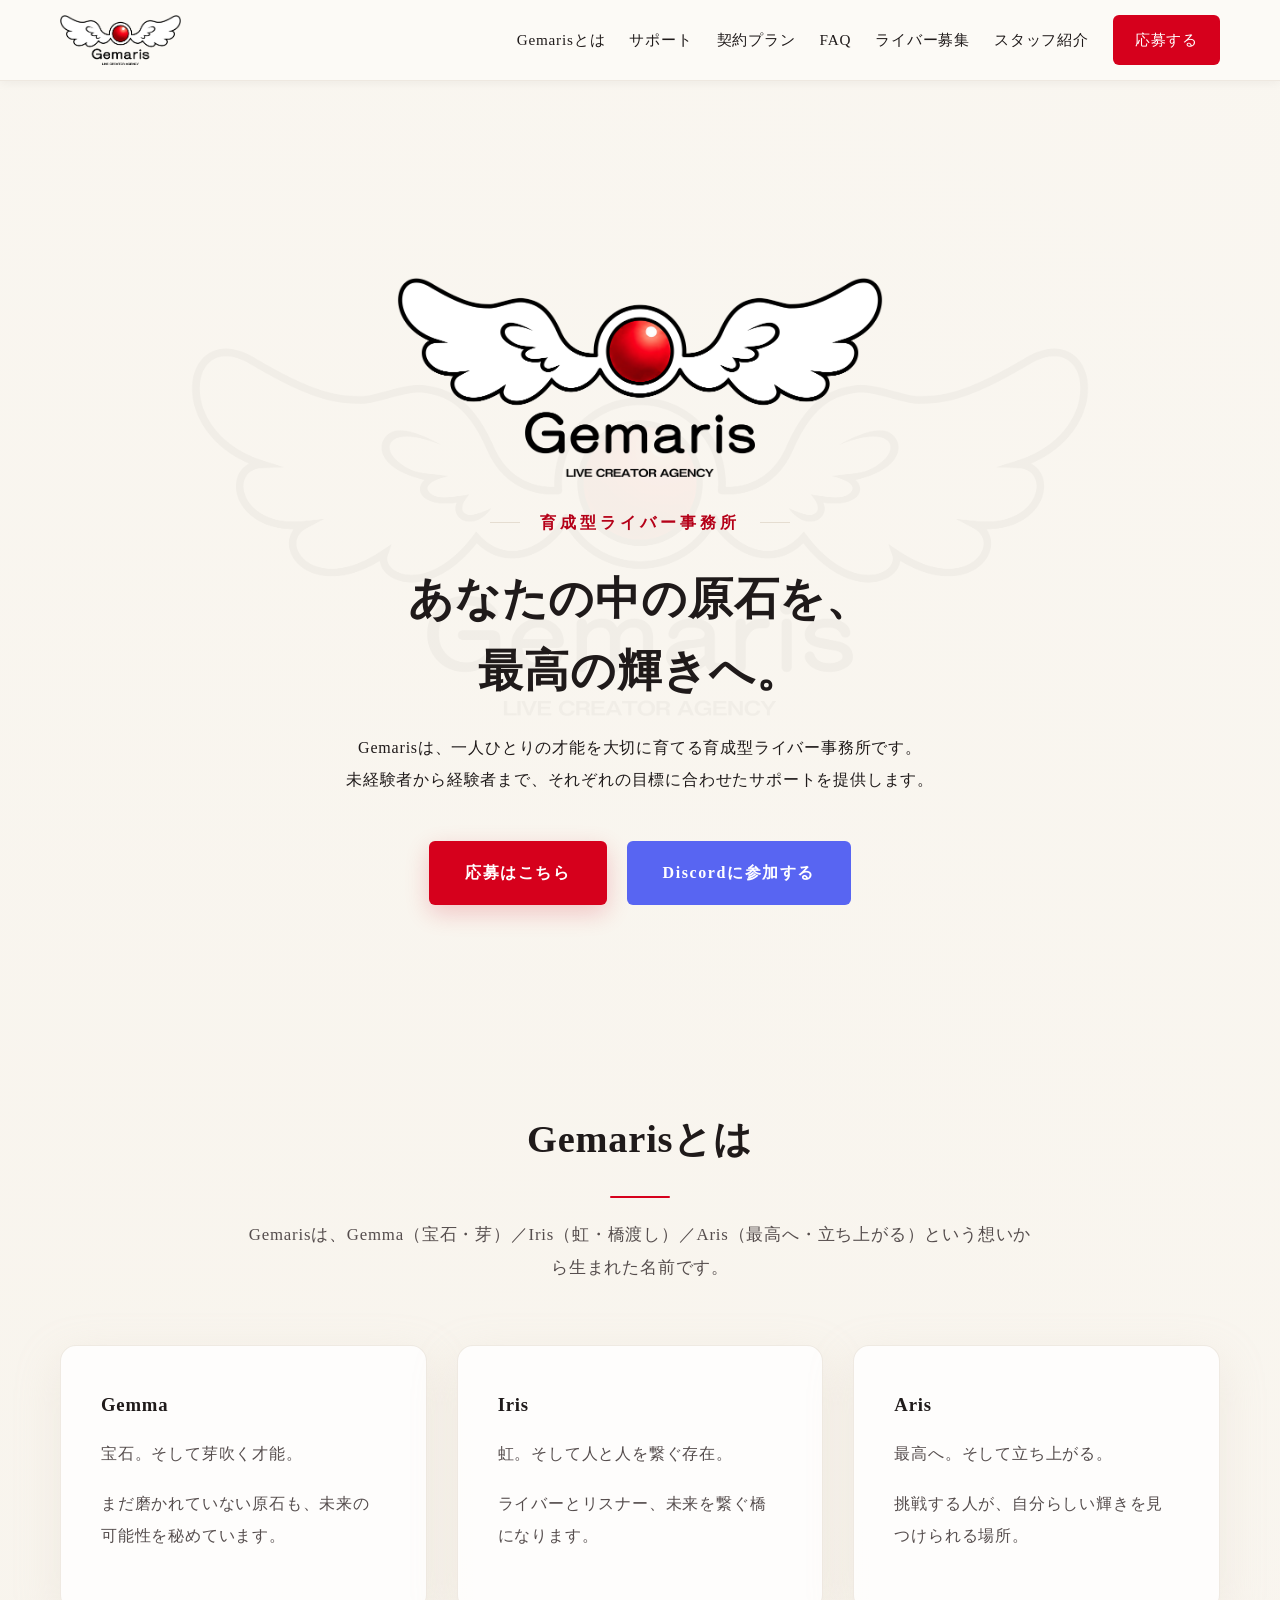
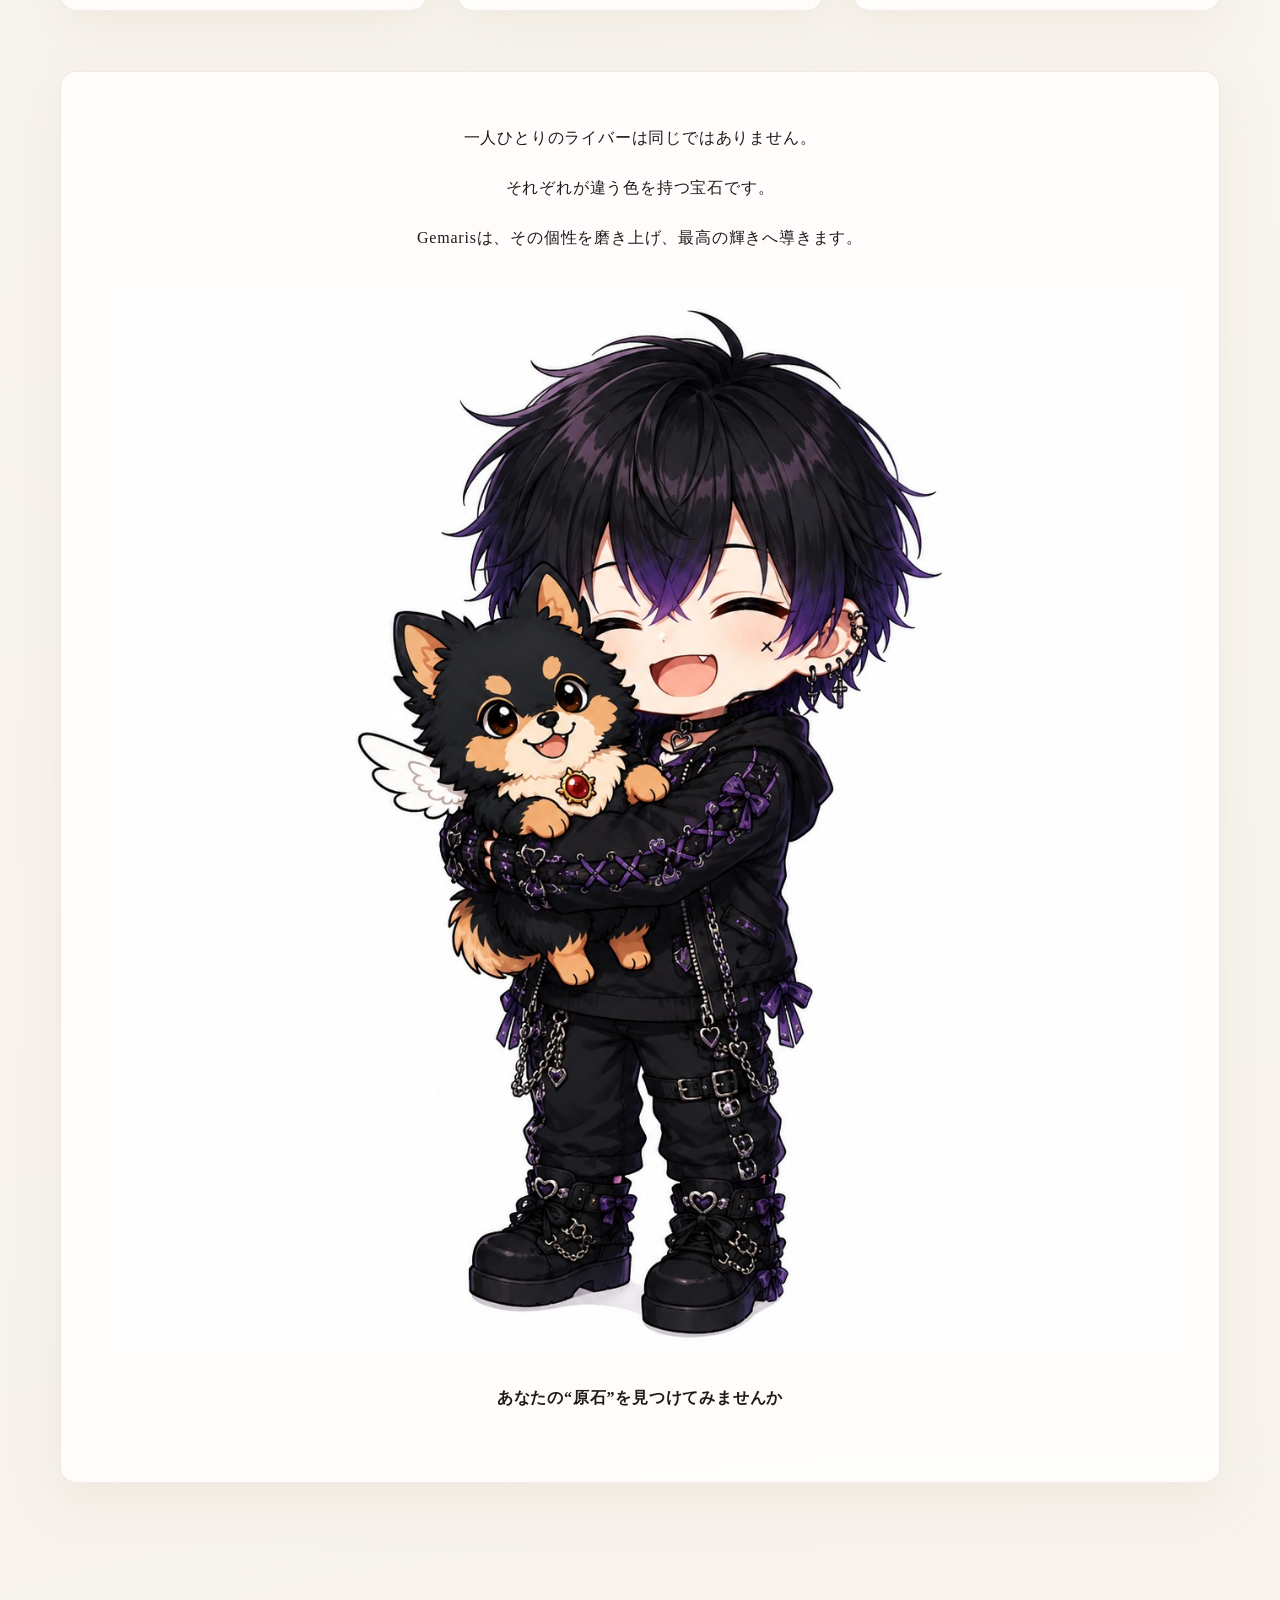
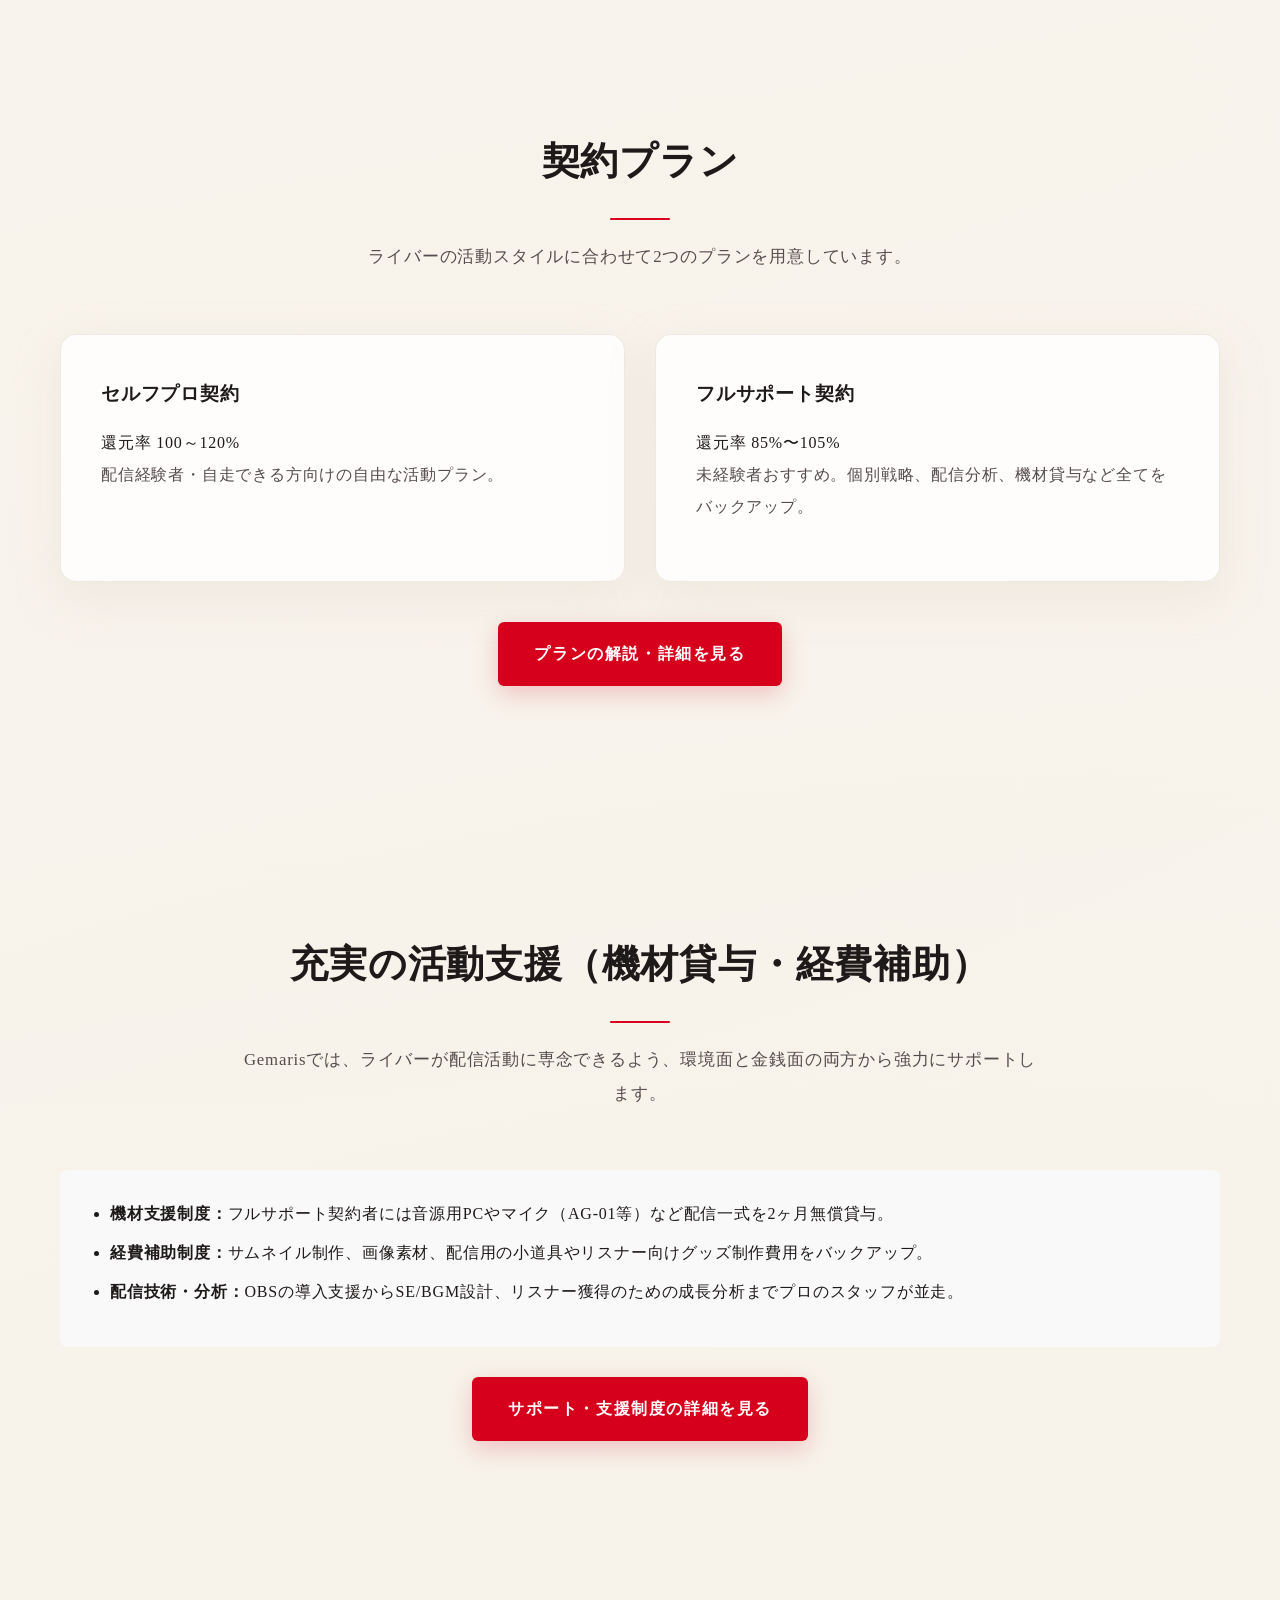
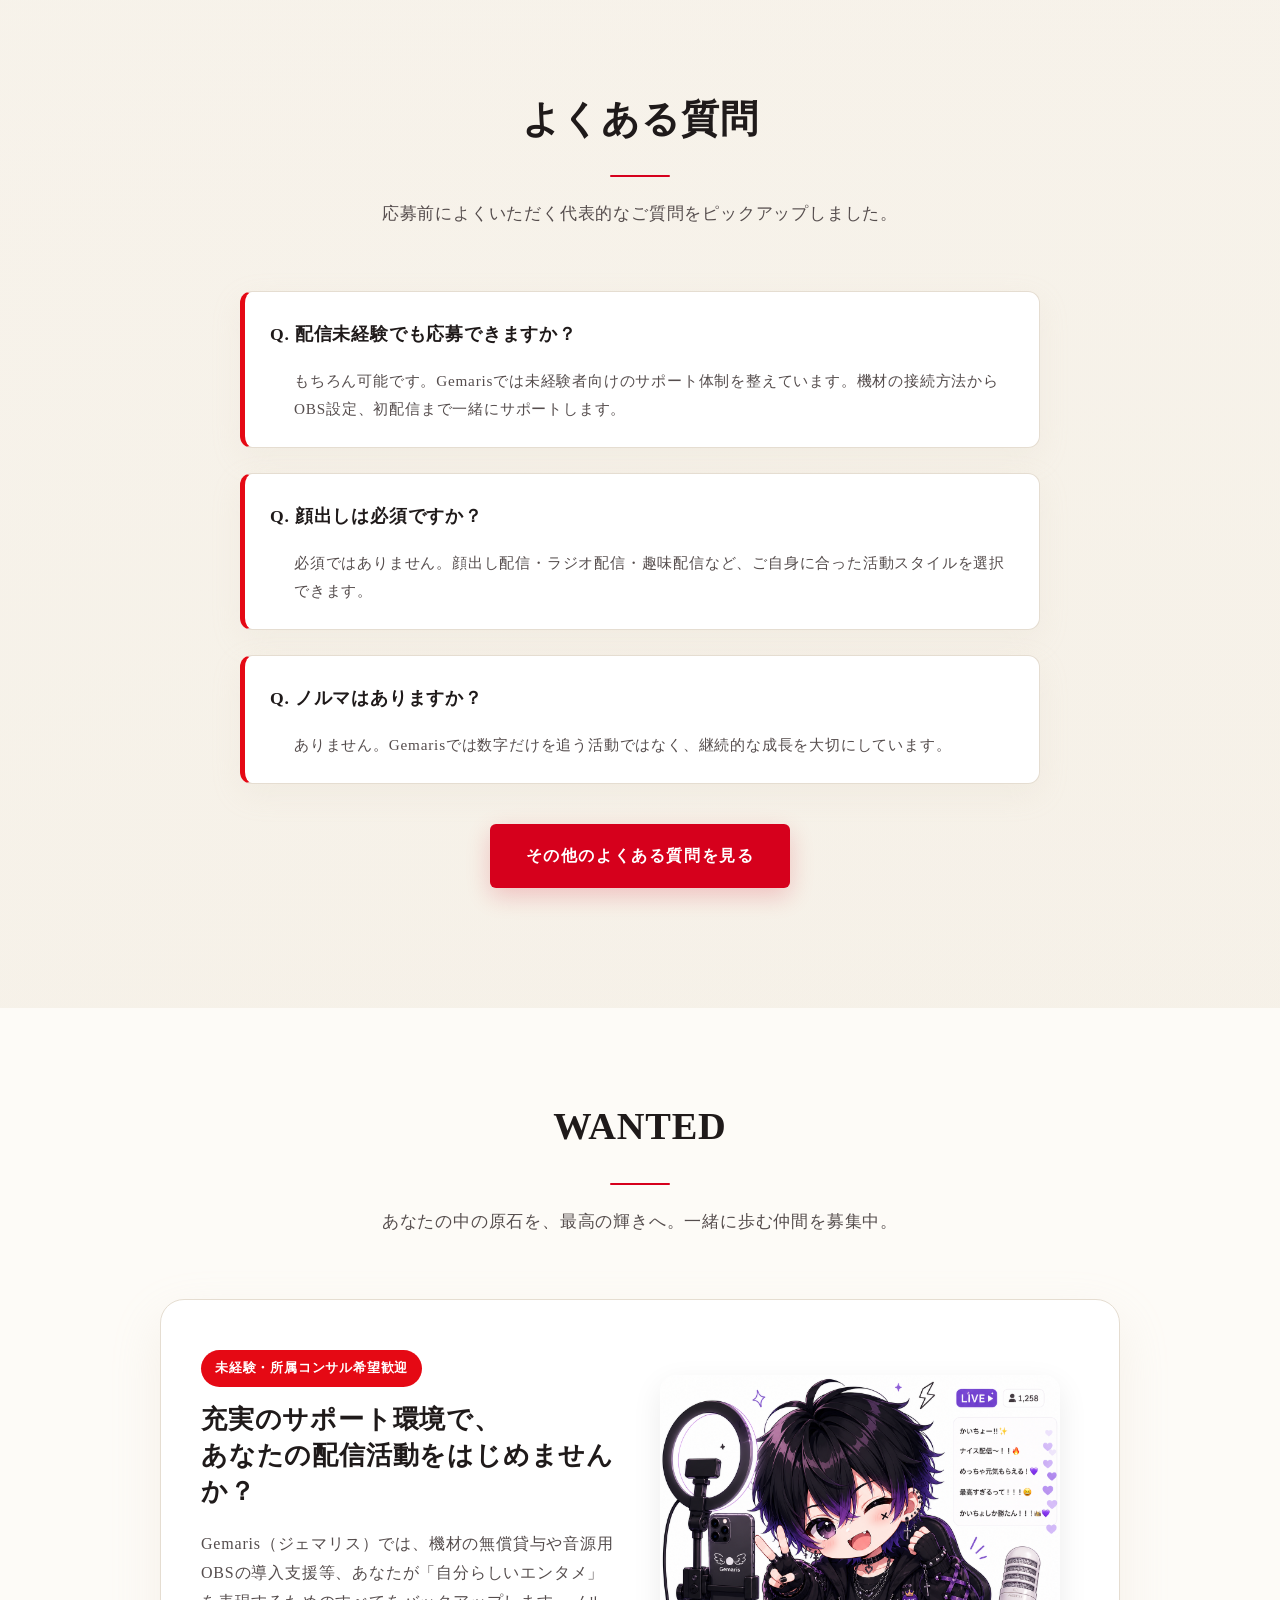
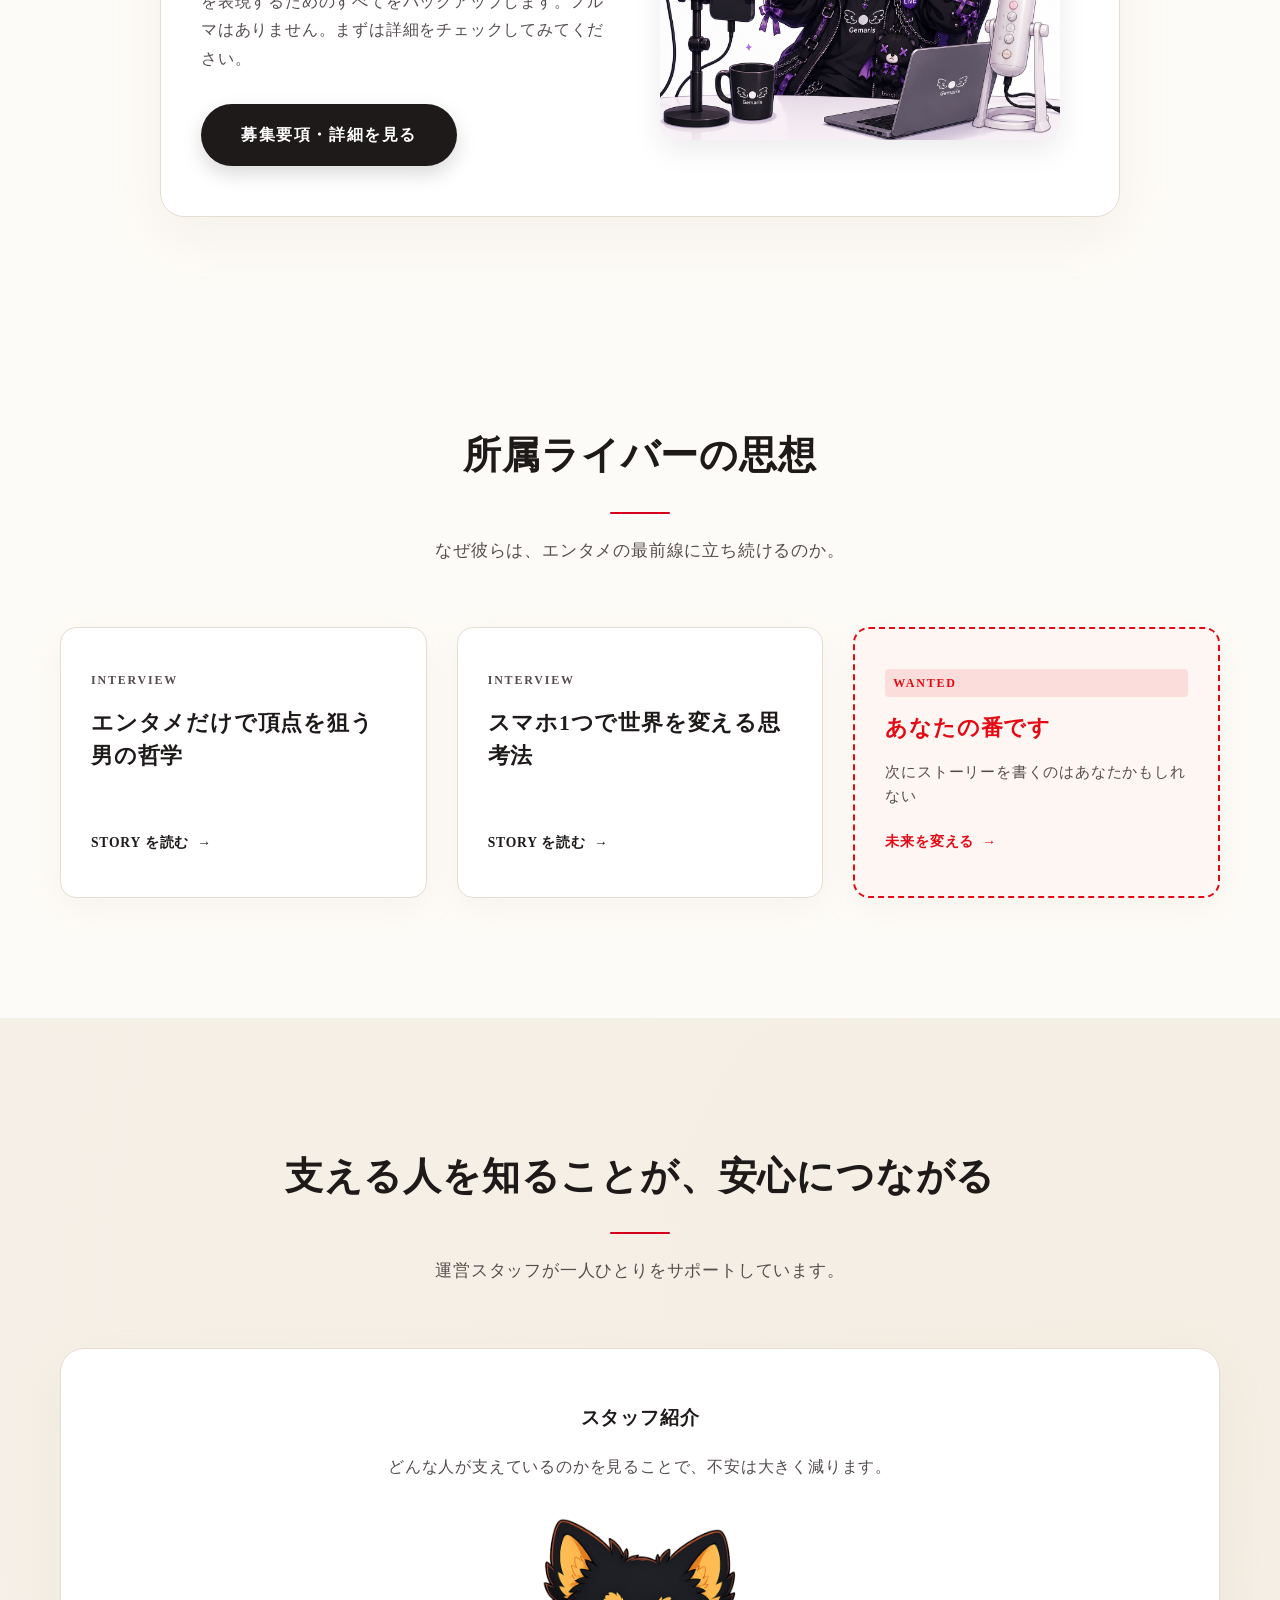
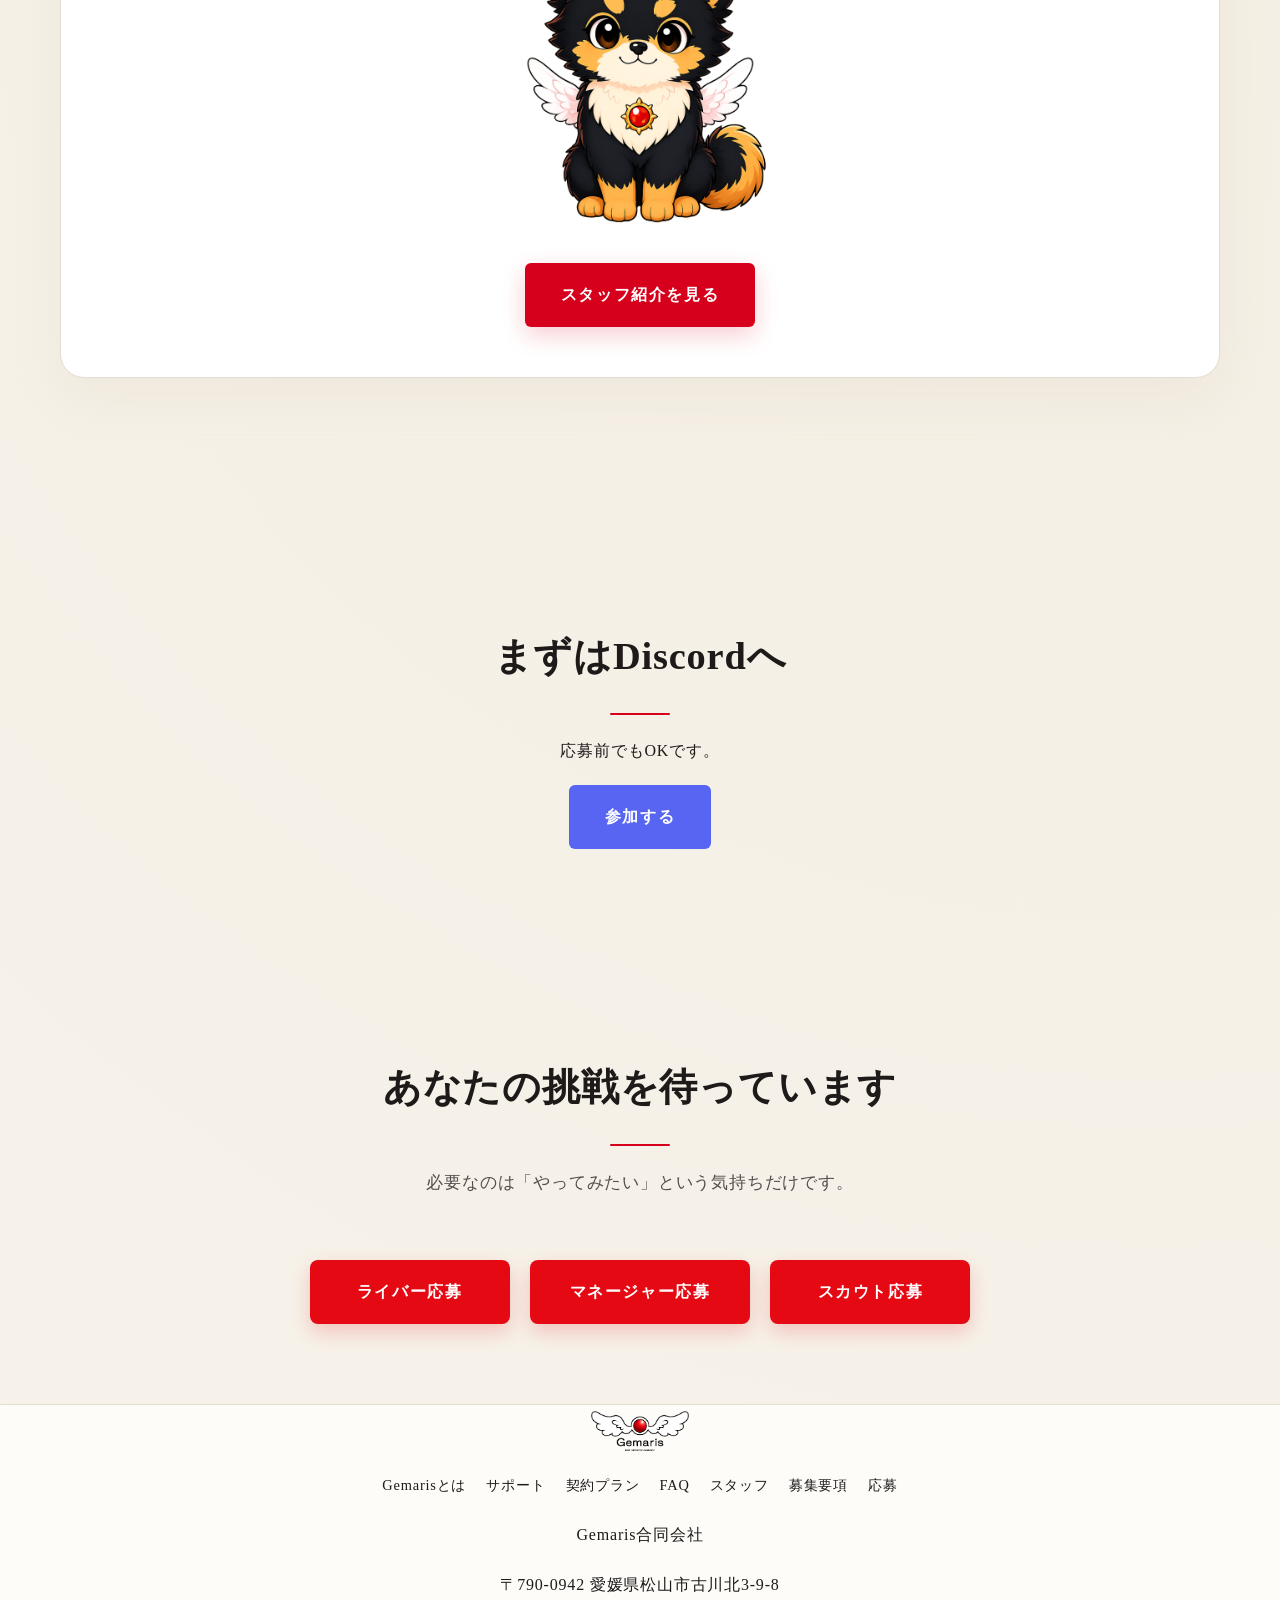
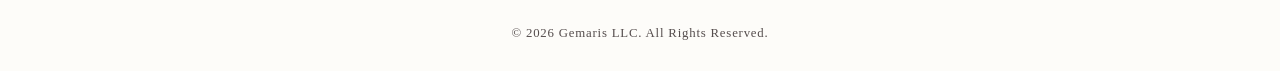
==== commit a49964f6: "Update index.html" ====
--- a/index.html
+++ b/index.html
@@ -91,12 +91,12 @@
     <div class="plan-grid plan-teaser-grid">
       <div class="plan-card">
         <h3>セルフプロ契約</h3>
-        <div class="plan-rate">還元率 100%</div>
+        <div class="plan-rate">還元率 100～120%</div>
         <p>配信経験者・自走できる方向けの自由な活動プラン。</p>
       </div>
       <div class="plan-card featured">
         <h3>フルサポート契約</h3>
-        <div class="plan-rate">還元率 75%〜95%</div>
+        <div class="plan-rate">還元率 85%〜105%</div>
         <p>未経験者おすすめ。個別戦略、配信分析、機材貸与など全てをバックアップ。</p>
       </div>
     </div>
@@ -283,4 +283,4 @@
   });
 </script>
 </body>
-</html>+</html>
--- a/css/style.css
+++ b/css/style.css
@@ -773,4 +773,4 @@
   /* CTA縦並び＆等幅 */
   .cta-buttons { flex-direction: column; gap: 15px; padding: 0 20px; }
   .cta-section .apply-button { width: 100%; max-width: 300px; margin: 0 auto; }
-}+}
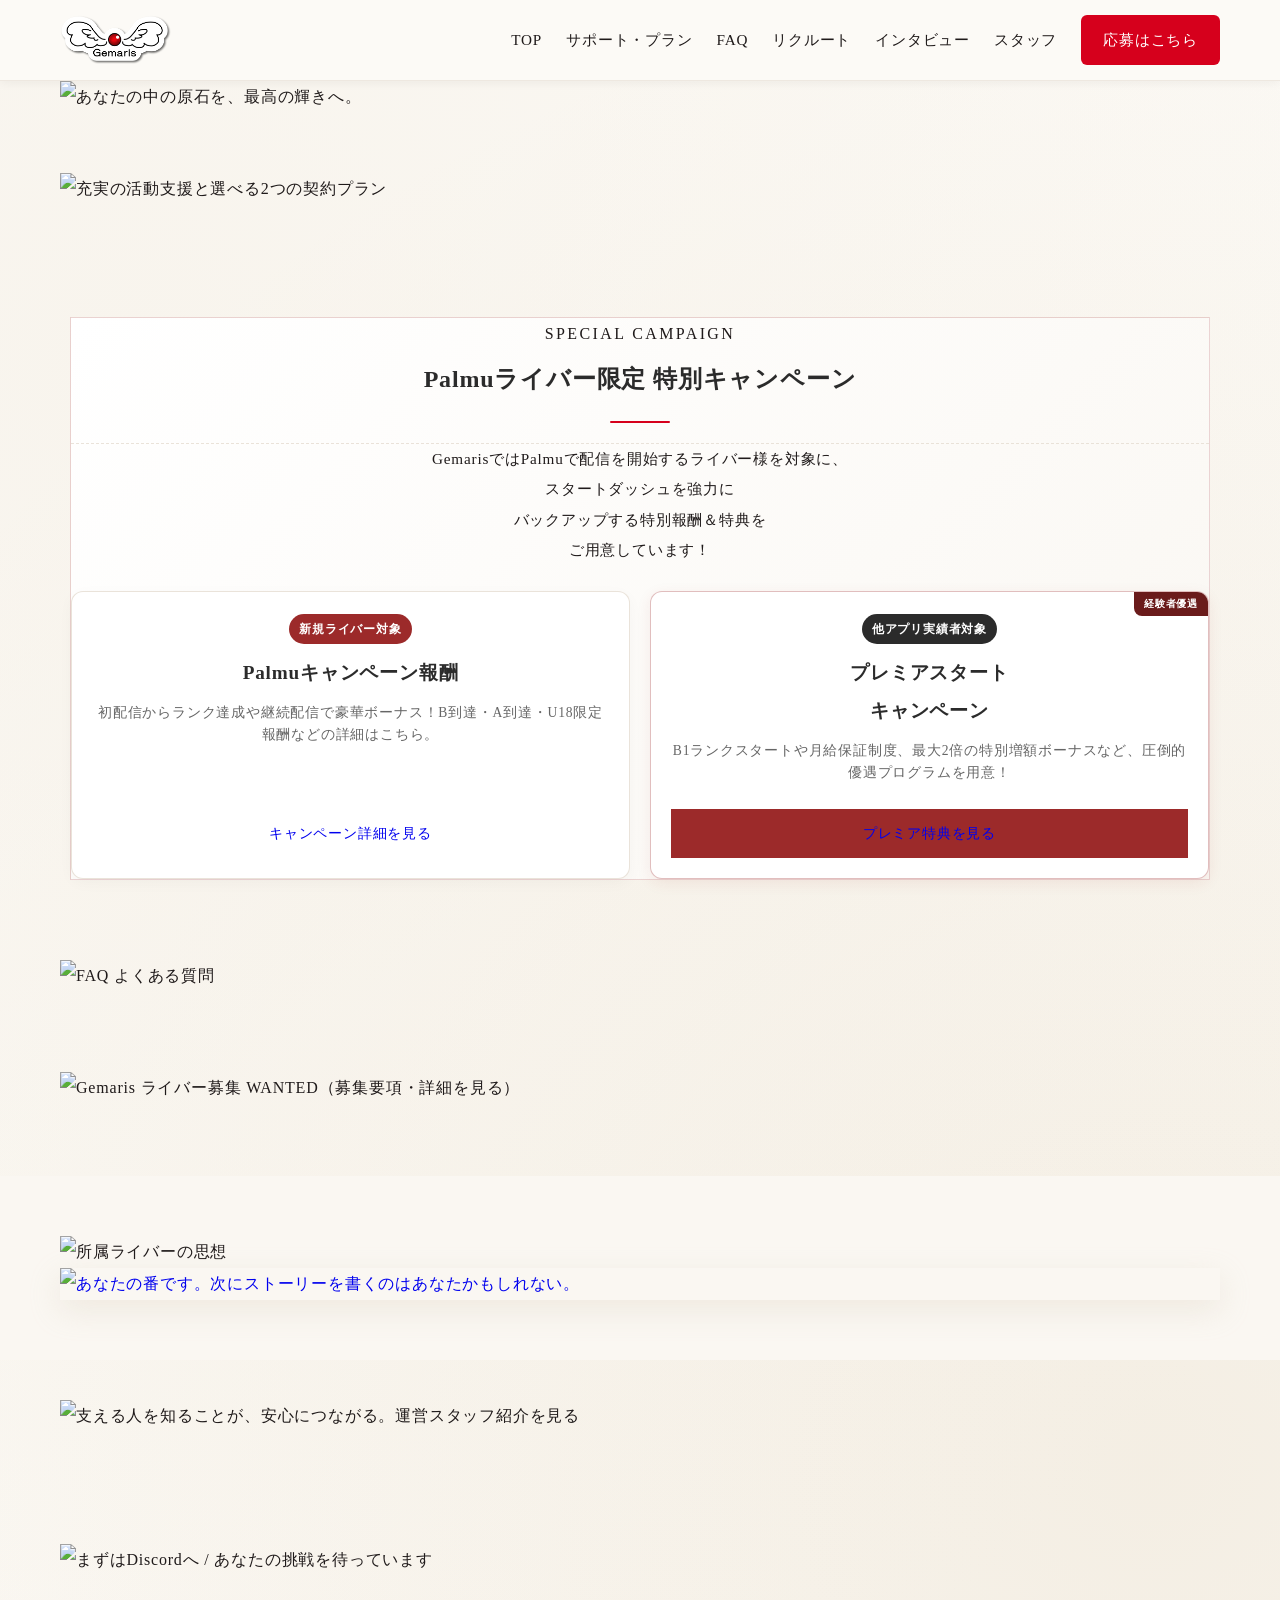
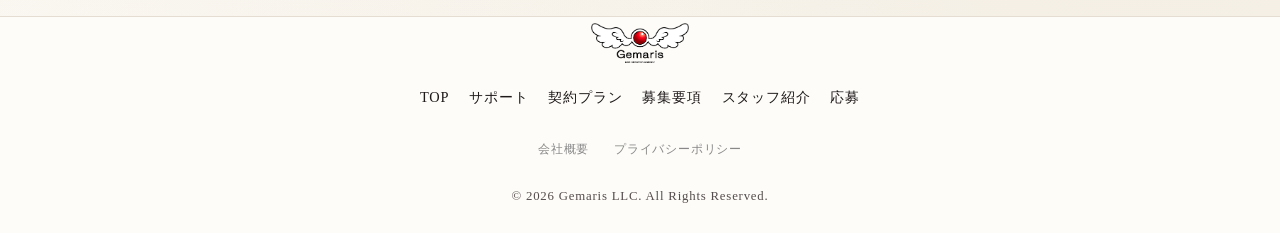
==== commit 4d6fa7f9: "Add files via upload" ====
--- a/index.html
+++ b/index.html
@@ -3,284 +3,320 @@
 <head>
   <meta charset="UTF-8">
   <meta name="viewport" content="width=device-width, initial-scale=1.0">
-  <title>Gemaris｜あなたの中の原石を、最高の輝きへ。</title>
-  <meta name="description" content="未経験歓迎。配信環境構築・機材貸与・活動活動分析・画像制作支援まで行う育成型ライバー事務所 Gemaris">
+  <title>Gemaris（ジェマリス）公式</title>
   <link rel="stylesheet" href="css/style.css">
+  <link rel="stylesheet" href="css/index.css">
+  <style>
+    /* 固定ヘッダーの干渉を確実に防いで最前面に出すスタイル */
+    .index-support-plans-section {
+      position: relative;
+      z-index: 50 !important; 
+    }
+    .comb-banner-wrap {
+      position: relative;
+      z-index: 51 !important;
+    }
+    map area {
+      cursor: pointer;
+      display: inline-block;
+    }
+  </style>
 </head>
-<body>
-
-<header class="header">
-  <div class="container header-inner">
-    <a href="index.html">
-      <img src="images/image(24).png" alt="Gemaris" class="logo">
-    </a>
-
-    <button class="hamburger" id="js-hamburger">
-      <span></span><span></span><span></span>
-    </button>
-
-    <nav class="nav-menu" id="js-nav-menu">
-      <a href="#about">Gemarisとは</a>
-      <a href="support.html">サポート</a>
-      <a href="plan.html">契約プラン</a>
-      <a href="faq.html">FAQ</a>
-      <a href="recruit.html">ライバー募集</a>
-      <a href="staff.html">スタッフ紹介</a>
-      <a href="apply.html" class="apply-btn">応募する</a>
-    </nav>
-  </div>
-</header>
-
-<section class="hero">
-  <div class="hero-background">
-    <img src="images/image(24).png" alt="" class="hero-logo-bg">
-  </div>
-  <div class="container hero-inner">
-    <img src="images/image(24).png" alt="Gemaris" class="hero-logo">
-    <p class="hero-category">育成型ライバー事務所</p>
-    <h1>あなたの中の原石を、<br>最高の輝きへ。</h1>
-    <p class="hero-text">Gemarisは、一人ひとりの才能を大切に育てる育成型ライバー事務所です。</p>
-    <p class="hero-text">未経験者から経験者まで、それぞれの目標に合わせたサポートを提供します。</p>
-    <div class="hero-buttons">
-      <a href="apply.html" class="button apply-button">応募はこちら</a>
-      <a href="https://discord.gg/XXXXXXXX" target="_blank" class="button discord-button">Discordに参加する</a>
+<body class="gemaris-theme">
+
+  <header class="header">
+    <div class="container header-inner">
+      <a href="index.html">
+        <img src="images/logo.png" alt="Gemaris Logo" class="logo">
+      </a>
+      <button class="hamburger" id="js-hamburger" aria-label="メニューを開く">
+        <span></span>
+        <span></span>
+        <span></span>
+      </button>
+      <nav class="nav-menu" id="js-nav-menu">
+        <a href="index.html">TOP</a>
+        <a href="index.html#plans">サポート・プラン</a>
+        <a href="index.html#faq">FAQ</a>
+        <a href="index.html#recruit-teaser">リクルート</a>
+        <a href="index.html#story-section">インタビュー</a>
+        <a href="index.html#staff-teaser">スタッフ</a>
+        <a href="apply.html" class="apply-btn">応募はこちら</a>
+      </nav>
+    </div>
+  </header>
+
+  <section class="top-hero-section" style="position: relative; overflow: hidden;">
+    <div class="container wide-bleed-container">
+      <div class="top-img-container visual-overlay-wrapper">
+        <img src="images/TOP.png" alt="あなたの中の原石を、最高の輝きへ。" class="top-main-img" style="width: 100%; height: auto; display: block;">
+        <a href="apply.html" class="map-replacement-link link-apply" title="応募はこちら"></a>
+        <a href="https://discord.gg/XXXXXXXX" target="_blank" class="map-replacement-link link-discord" title="Discordに参加する"></a>
+      </div>
+    </div>
+  </section>
+
+  <section class="section index-support-plans-section" id="plans" style="padding: 60px 0 40px 0; background: transparent; position: relative; overflow: hidden;">
+    <div class="container wide-bleed-container">
+      <div class="comb-banner-wrap">
+        <img src="images/index-support.png" alt="充実の活動支援と選べる2つの契約プラン" class="comb-img-map-target" usemap="#index-comb-map" id="js-index-comb-img" style="width: 100%; height: auto; display: block; border: none; position: relative; z-index: 52;">
+        
+        <map name="index-comb-map" id="index-comb-map">
+          <area shape="rect" coords="90,1070,1035,1210" href="support.html" alt="サポート・支援制度の詳細を見る" class="map-link">
+          <area shape="rect" coords="90,2220,1035,2380" href="plan.html" alt="プランの詳細を見る" class="map-link">
+        </map>
+      </div>
+    </div>
+  </section>
+
+<!-- ==========================================================================
+     Palmuライバー限定特別キャンペーンセクション
+     ========================================================================== -->
+<section class="section index-palmu-campaign-section" id="palmu-campaign" style="padding: 40px 0; background: transparent; position: relative; overflow: hidden;">
+  <div class="container wide-bleed-container">
+    <div class="main-content-card" style="margin: 0 10px; background: linear-gradient(135deg, #ffffff 0%, #faf7f2 100%); border: 1px solid rgba(156, 42, 42, 0.2);">
+      
+      <!-- セクションヘッダー -->
+      <div class="card-header-luxury" style="text-align: center; border-bottom: 1px dashed rgba(229, 221, 209, 0.8);">
+        <span style="letter-spacing: 0.15em;">SPECIAL CAMPAIGN</span>
+        <h2 style="font-size: 1.5rem; color: #2b2b2b; margin-top: 5px;">Palmuライバー限定 特別キャンペーン</h2>
+      </div>
+
+      <p class="card-lead-text" style="text-align: center; font-size: 0.95rem; margin-bottom: 25px;">
+        GemarisではPalmuで配信を開始するライバー様を対象に、<br>スタートダッシュを強力に<br>バックアップする特別報酬＆特典を<br>ご用意しています！
+      </p>
+
+      <!-- 導線カード2列エリア -->
+      <div class="palmu-banner-grid" style="display: flex; gap: 20px; flex-wrap: wrap; justify-content: center;">
+        
+        <!-- カード1: Palmuキャンペーン報酬 (新規向け) -->
+        <div class="palmu-nav-card" style="flex: 1; min-width: 260px; background: #ffffff; border: 1px solid rgba(229, 221, 209, 0.8); border-radius: 12px; padding: 20px; text-align: center; box-shadow: 0 4px 15px rgba(0,0,0,0.03); display: flex; flex-direction: column; justify-content: space-between;">
+          <div>
+            <span style="display: inline-block; background: #9c2a2a; color: #fff; font-size: 0.75rem; font-weight: bold; padding: 3px 10px; border-radius: 20px; margin-bottom: 10px;">新規ライバー対象</span>
+            <h3 style="font-size: 1.2rem; font-weight: 600; color: #2b2b2b; margin-bottom: 10px;">Palmuキャンペーン報酬</h3>
+            <p style="font-size: 0.85rem; color: #666; line-height: 1.6; margin-bottom: 15px;">
+              初配信からランク達成や継続配信で豪華ボーナス！B到達・A到達・U18限定報酬などの詳細はこちら。
+            </p>
+          </div>
+          <a href="palmu-bonus.html" class="gemaris-luxury-final-btn" style="font-size: 0.9rem; padding: 10px 20px; width: 100%; box-sizing: border-box; display: block; margin-top: 10px;">
+            キャンペーン詳細を見る
+          </a>
+        </div>
+
+        <!-- カード2: プレミアスタートキャンペーン (経験者向け) -->
+        <div class="palmu-nav-card" style="flex: 1; min-width: 260px; background: #ffffff; border: 1px solid rgba(156, 42, 42, 0.3); border-radius: 12px; padding: 20px; text-align: center; box-shadow: 0 4px 15px rgba(156, 42, 42, 0.08); display: flex; flex-direction: column; justify-content: space-between; position: relative; overflow: hidden;">
+          <div style="position: absolute; top: 0; right: 0; background: #6a1b1b; color: #fff; font-size: 0.65rem; padding: 2px 10px; border-bottom-left-radius: 8px; font-weight: bold;">経験者優遇</div>
+          <div>
+            <span style="display: inline-block; background: #2b2b2b; color: #fff; font-size: 0.75rem; font-weight: bold; padding: 3px 10px; border-radius: 20px; margin-bottom: 10px;">他アプリ実績者対象</span>
+            <h3 style="font-size: 1.2rem; font-weight: 600; color: #2b2b2b; margin-bottom: 10px;">プレミアスタート<br>キャンペーン</h3>
+            <p style="font-size: 0.85rem; color: #666; line-height: 1.6; margin-bottom: 15px;">
+              B1ランクスタートや月給保証制度、最大2倍の特別増額ボーナスなど、圧倒的優遇プログラムを用意！
+            </p>
+          </div>
+          <a href="premier-campaign.html" class="gemaris-luxury-final-btn" style="font-size: 0.9rem; padding: 10px 20px; width: 100%; box-sizing: border-box; display: block; margin-top: 10px; background: #9c2a2a;">
+            プレミア特典を見る
+          </a>
+        </div>
+
+      </div>
+
     </div>
   </div>
 </section>
 
-<section id="about" class="section">
-  <div class="container">
-    <h2>Gemarisとは</h2>
-    <p class="section-lead">
-      Gemarisは、Gemma（宝石・芽）／Iris（虹・橋渡し）／Aris（最高へ・立ち上がる）という想いから生まれた名前です。
-    </p>
-    <div class="concept-grid">
-      <div class="concept-card">
-        <h3>Gemma</h3>
-        <p>宝石。そして芽吹く才能。</p>
-        <p>まだ磨かれていない原石も、未来の可能性を秘めています。</p>
-      </div>
-      <div class="concept-card">
-        <h3>Iris</h3>
-        <p>虹。そして人と人を繋ぐ存在。</p>
-        <p>ライバーとリスナー、未来を繋ぐ橋になります。</p>
-      </div>
-      <div class="concept-card">
-        <h3>Aris</h3>
-        <p>最高へ。そして立ち上がる。</p>
-        <p>挑戦する人が、自分らしい輝きを見つけられる場所。</p>
-      </div>
-    </div>
-
-    <div class="origin-message">
-      <p>一人ひとりのライバーは同じではありません。</p>
-      <p>それぞれが違う色を持つ宝石です。</p>
-      <p>Gemarisは、その個性を磨き上げ、最高の輝きへ導きます。</p>
-      <div style="margin-top:40px;">
-        <img src="images/kaichoiris.png" alt="Gemaris理念イメージ">
-      </div>
-      <p style="margin-top:30px; font-weight:700;">あなたの“原石”を見つけてみませんか</p>
-    </div>
-  </div>
-</section>
-
-<section id="plans" class="section">
-  <div class="container">
-    <h2>契約プラン</h2>
-    <p class="section-lead">ライバーの活動スタイルに合わせて2つのプランを用意しています。</p>
-    <div class="plan-grid plan-teaser-grid">
-      <div class="plan-card">
-        <h3>セルフプロ契約</h3>
-        <div class="plan-rate">還元率 100～120%</div>
-        <p>配信経験者・自走できる方向けの自由な活動プラン。</p>
-      </div>
-      <div class="plan-card featured">
-        <h3>フルサポート契約</h3>
-        <div class="plan-rate">還元率 85%〜105%</div>
-        <p>未経験者おすすめ。個別戦略、配信分析、機材貸与など全てをバックアップ。</p>
-      </div>
-    </div>
-    <div style="text-align:center; margin-top:40px;">
-      <a href="plan.html" class="button apply-button">プランの解説・詳細を見る</a>
-    </div>
-  </div>
-</section>
-
-<section id="support" class="section">
-  <div class="container">
-    <h2>充実の活動支援（機材貸与・経費補助）</h2>
-    <p class="section-lead">Gemarisでは、ライバーが配信活動に専念できるよう、環境面と金銭面の両方から強力にサポートします。</p>
-    
-    <div class="support-summary-box" style="background:#f9f9f9; padding:30px; border-radius:8px; margin-bottom:30px; text-align:left;">
-      <ul style="list-style-type:disc; padding-left:20px; line-height:1.8;">
-        <li><strong>機材支援制度：</strong>フルサポート契約者には音源用PCやマイク（AG-01等）など配信一式を2ヶ月無償貸与。</li>
-        <li><strong>経費補助制度：</strong>サムネイル制作、画像素材、配信用の小道具やリスナー向けグッズ制作費用をバックアップ。</li>
-        <li><strong>配信技術・分析：</strong>OBSの導入支援からSE/BGM設計、リスナー獲得のための成長分析までプロのスタッフが並走。</li>
-      </ul>
-    </div>
-
-    <div style="text-align:center;">
-      <a href="support.html" class="button apply-button">サポート・支援制度の詳細を見る</a>
-    </div>
-  </div>
-</section>
-
-<section id="faq" class="section faq-section">
-  <div class="container">
-    <h2>よくある質問</h2>
-    <p class="section-lead">応募前によくいただく代表的なご質問をピックアップしました。</p>
-    
-    <div class="faq-list-wrapper">
-      <div class="faq-item">
-        <h3>Q. 配信未経験でも応募できますか？</h3>
-        <p>もちろん可能です。Gemarisでは未経験者向けのサポート体制を整えています。機材の接続方法からOBS設定、初配信まで一緒にサポートします。</p>
-      </div>
-      <div class="faq-item">
-        <h3>Q. 顔出しは必須ですか？</h3>
-        <p>必須ではありません。顔出し配信・ラジオ配信・趣味配信など、ご自身に合った活動スタイルを選択できます。</p>
-      </div>
-      <div class="faq-item">
-        <h3>Q. ノルマはありますか？</h3>
-        <p>ありません。Gemarisでは数字だけを追う活動ではなく、継続的な成長を大切にしています。</p>
-      </div>
-    </div>
-
-    <div style="text-align:center; margin-top:40px;">
-      <a href="faq.html" class="button apply-button">その他のよくある質問を見る</a>
-    </div>
-  </div>
-</section>
-
-<section id="recruit-teaser" class="recruit-teaser-section">
-  <div class="container recruit-teaser-container">
-    <h2>WANTED</h2>
-    <p class="section-lead">あなたの中の原石を、最高の輝きへ。一緒に歩む仲間を募集中。</p>
-    <div class="recruit-teaser-card">
-      <div class="recruit-teaser-text">
-        <span class="recruit-teaser-badge">未経験・所属コンサル希望歓迎</span>
-        <h3>充実のサポート環境で、<br>あなたの配信活動をはじめませんか？</h3>
-        <p class="recruit-teaser-desc">
-          Gemaris（ジェマリス）では、機材の無償貸与や音源用OBSの導入支援等、あなたが「自分らしいエンタメ」を表現するためのすべてをバックアップします。ノルマはありません。まずは詳細をチェックしてみてください。
-        </p>
-        <div class="recruit-teaser-btn-wrap">
-          <a href="recruit.html" class="button apply-button recruit-teaser-btn">募集要項・詳細を見る</a>
+  <section class="section index-faq-section" id="faq" style="padding: 40px 0; background: transparent; position: relative; overflow: hidden;">
+    <div class="container wide-bleed-container">
+      <div class="apply-banner-wrap">
+        <img src="images/index-qa.png" alt="FAQ よくある質問" style="width: 100%; height: auto; display: block; border: none;">
+        <a href="faq.html" class="apply-invisible-link link-faq-more" style="width: 76%; height: 5.6%; left: 12%; top: 91.3%;" aria-label="その他のよくある質問を見る"></a>
+      </div>
+    </div>
+  </section>
+
+  <section class="section index-recruit-teaser-section" style="padding: 40px 0; background: transparent; position: relative; overflow: hidden;">
+    <div class="container wide-bleed-container">
+      <div class="main-content-card" id="recruit-teaser" style="padding: 0; background: transparent; box-shadow: none;">
+        <div class="recruit-banner-wrap">
+          <img src="images/recruit.png" alt="Gemaris ライバー募集 WANTED（募集要項・詳細を見る）" class="recruit-img-map-target" usemap="#index-recruit-map" id="js-index-recruit-img" style="width: 100%; height: auto; display: block; border: none;">
+          <map name="index-recruit-map">
+            <area shape="rect" coords="145,2170,980,2330" href="recruit.html" alt="募集要項・詳細を見る" class="map-link">
+          </map>
         </div>
       </div>
-      <div class="recruit-teaser-image">
-        <img src="images/kaicholive.png" alt="ライバー募集イメージ">
-      </div>
-    </div>
-  </div>
-</section>
-
-<section class="section story-section">
-  <div class="container">
-    <h2>所属ライバーの思想</h2>
-    <p class="section-lead">なぜ彼らは、エンタメの最前線に立ち続けるのか。</p>
-    <div class="story-grid">
-      <a href="story-kaicho.html" class="story-card">
-        <div class="story-card-inner">
-          <span class="story-tag">INTERVIEW</span>
-          <h3>エンタメだけで頂点を狙う男の哲学</h3>
-          <span class="story-more">STORY を読む</span>
-        </div>
-      </a>
-      <a href="story-risa.html" class="story-card">
-        <div class="story-card-inner">
-          <span class="story-tag">INTERVIEW</span>
-          <h3>スマホ1つで世界を変える思考法</h3>
-          <span class="story-more">STORY を読む</span>
-        </div>
-      </a>
-      <a href="apply.html" class="story-card story-cta-card">
-        <div class="story-card-inner">
-          <span class="story-tag cta-tag">WANTED</span>
-          <h3>あなたの番です</h3>
-          <p>次にストーリーを書くのはあなたかもしれない</p>
-          <span class="story-more">未来を変える</span>
-        </div>
-      </a>
-    </div>
-  </div>
-</section>
-
-<section class="section staff-teaser">
-  <div class="container">
-    <h2>支える人を知ることが、安心につながる</h2>
-    <p class="section-lead">運営スタッフが一人ひとりをサポートしています。</p>
-    <div class="company-link-card">
-      <h3>スタッフ紹介</h3>
-      <p>どんな人が支えているのかを見ることで、不安は大きく減ります。</p>
-      <img src="images/iris-main.png" alt="運営イメージ" class="staff-teaser-img">
-      <a href="staff.html" class="button apply-button">スタッフ紹介を見る</a>
-    </div>
-  </div>
-</section>
-
-<section class="discord-section section">
-  <div class="container">
-    <h2>まずはDiscordへ</h2>
-    <p>応募前でもOKです。</p>
-    <a href="https://discord.gg/XXXXXXXX" target="_blank" class="button discord-button">参加する</a>
-  </div>
-</section>
-
-<section class="cta-section section">
-  <div class="container">
-    <h2>あなたの挑戦を待っています</h2>
-    <p class="section-lead">必要なのは「やってみたい」という気持ちだけです。</p>
-    <div class="cta-buttons">
-      <a href="apply.html" class="button apply-button">ライバー応募</a>
-      <a href="apply.html" class="button apply-button">マネージャー応募</a>
-      <a href="apply.html" class="button apply-button">スカウト応募</a>
-    </div>
-  </div>
-</section>
-
-<footer class="footer">
-  <div class="container">
-    <div class="footer-logo">
-      <img src="images/image(24).png" alt="Gemaris">
-    </div>
-    <div class="footer-links">
-      <a href="index.html#about">Gemarisとは</a>
-      <a href="support.html">サポート</a>
-      <a href="plan.html">契約プラン</a>
-      <a href="faq.html">FAQ</a>
-      <a href="staff.html">スタッフ</a>
-      <a href="recruit.html">募集要項</a>
-      <a href="apply.html">応募</a>
-    </div>
-    <p>Gemaris合同会社</p>
-    <p>〒790-0942 愛媛県松山市古川北3-9-8</p>
-    <p class="copyright">© 2026 Gemaris LLC. All Rights Reserved.</p>
-  </div>
-</footer>
-
-<script>
-  const hamburger = document.getElementById('js-hamburger');
-  const navMenu = document.getElementById('js-nav-menu');
-
-  // タップでメニューとボタン両方の状態を反転
-  hamburger.addEventListener('click', () => {
-      hamburger.classList.toggle('is-active');
-      navMenu.classList.toggle('is-active');
-  });
-
-  // ページ遷移して戻ってきた時のリセット処理
-  window.addEventListener('pageshow', () => {
-      if (navMenu) navMenu.classList.remove('is-active');
-      if (hamburger) hamburger.classList.remove('is-active');
-  });
-
-  // リンクを踏んだら自動で閉じる
-  const navLinks = navMenu.querySelectorAll('a');
-  navLinks.forEach(link => {
-      link.addEventListener('click', () => {
+    </div>
+  </section>
+
+  <section class="section story-section" style="padding: 60px 0; background-color: #faf7f2; position: relative; overflow: hidden;">
+    <div id="story-section" style="position: absolute; top: -80px; left: 0;"></div>
+    <div class="container wide-bleed-container">
+      
+      <div class="story-image-wrapper-main" style="position: relative; width: 100%; margin: 0 auto;">
+        <img src="images/index-story.png" alt="所属ライバーの思想" style="width: 100%; height: auto; display: block;">
+        
+        <a href="story-kaicho.html" class="story-invisible-link link-kaicho" style="position: absolute; display: block; width: 90%; height: 27%; left: 5%; top: 29.5%; background: rgba(255, 255, 255, 0); z-index: 10; cursor: pointer;" aria-label="エンタメだけで頂点を狙う男の哲学 STORYを読む"></a>
+        
+        <a href="story-risa.html" class="story-invisible-link link-risa" style="position: absolute; display: block; width: 90%; height: 27%; left: 5%; top: 59.5%; background: rgba(255, 255, 255, 0); z-index: 10; cursor: pointer;" aria-label="スマホ1つで世界を変える思考法 STORYを読む"></a>
+      </div>
+
+      <div class="story-image-wrapper-cta" style="position: relative; width: 100%; margin: 0 auto;">
+        <a href="apply.html" style="display: block; text-decoration: none; cursor: pointer;" aria-label="あなたの番です 未来を変える">
+          <img src="images/index-stor2y.png" alt="あなたの番です。次にストーリーを書くのはあなたかもしれない。" style="width: 100%; height: auto; display: block; box-shadow: 0 10px 30px rgba(215, 201, 182, 0.3); transition: transform 0.2s ease;">
+        </a>
+      </div>
+
+    </div>
+  </section>
+
+  <section class="section staff-teaser" style="padding: 40px 0; background: transparent; position: relative; overflow: hidden;">
+    <div id="staff-teaser" style="position: absolute; top: -80px; left: 0;"></div>
+    <div class="container wide-bleed-container">
+      <div class="staff-banner-wrap">
+        <img src="images/staff.png" alt="支える人を知ることが、安心につながる。運営スタッフ紹介を見る" class="staff-img-map-target" usemap="#index-staff-map" id="js-index-staff-img" style="width: 100%; height: auto; display: block; border: none;">
+        <map name="index-staff-map">
+          <area shape="rect" coords="110,2170,1015,2330" href="staff.html" alt="スタッフ紹介を見る" class="map-link">
+        </map>
+      </div>
+    </div>
+  </section>
+
+  <section class="section index-combined-apply-section" id="cta-links" style="padding: 40px 0; background: transparent; position: relative; overflow: hidden;">
+    <div class="container wide-bleed-container">
+      <div class="apply-banner-wrap">
+        <img src="images/index-apply.png" alt="まずはDiscordへ / あなたの挑戦を待っています" style="width: 100%; height: auto; display: block; border: none;">
+        
+        <a href="https://discord.gg/XXXXXXXX" target="_blank" class="apply-invisible-link link-discord" style="position: absolute; display: block; width: 76%; height: 5.6%; left: 12%; top: 27.7%; background: transparent; z-index: 100 !important; cursor: pointer; -webkit-tap-highlight-color: rgba(0,0,0,0);" aria-label="Discordで相談する"></a>
+        
+        <a href="apply.html?job=driver" class="apply-invisible-link link-driver" style="position: absolute; display: block; width: 76%; height: 5.6%; left: 12%; top: 66.4%; background: transparent; z-index: 100 !important; cursor: pointer; -webkit-tap-highlight-color: rgba(0,0,0,0);" aria-label="ライバー応募"></a>
+        
+        <a href="apply.html?job=manager" class="apply-invisible-link link-manager" style="position: absolute; display: block; width: 76%; height: 5.6%; left: 12%; top: 74.5%; background: transparent; z-index: 100 !important; cursor: pointer; -webkit-tap-highlight-color: rgba(0,0,0,0);" aria-label="マネージャー応募"></a>
+        
+        <a href="apply.html?job=scout" class="apply-invisible-link link-scout" style="position: absolute; display: block; width: 76%; height: 5.6%; left: 12%; top: 82.6%; background: transparent; z-index: 100 !important; cursor: pointer; -webkit-tap-highlight-color: rgba(0,0,0,0);" aria-label="スカウト応募"></a>
+      </div>
+    </div>
+  </section>
+
+  <footer class="footer">
+    <div class="container">
+      <div class="footer-logo">
+        <img src="images/image(24).png" alt="Gemaris">
+      </div>
+      <div class="footer-links">
+        <a href="index.html">TOP</a>
+        <a href="support.html">サポート</a>
+        <a href="plan.html">契約プラン</a>
+        <a href="recruit.html">募集要項</a>
+        <a href="staff.html">スタッフ紹介</a>
+        <a href="apply.html">応募</a>
+      </div>
+      <div class="footer-sub-links" style="text-align: center; margin-top: 15px; margin-bottom: 15px;">
+        <a href="company.html" style="font-size: 0.75rem; color: #888888; text-decoration: none; margin: 0 10px;">会社概要</a>
+        <a href="privacy.html" style="font-size: 0.75rem; color: #888888; text-decoration: none; margin: 0 10px;">プライバシーポリシー</a>
+      </div>
+      <p class="copyright">© 2026 Gemaris LLC. All Rights Reserved.</p>
+    </div>
+  </footer>
+
+  <script>
+    /* ハンバーガーメニュー */
+    const hamburger = document.getElementById('js-hamburger');
+    const navMenu = document.getElementById('js-nav-menu');
+
+    if (hamburger && navMenu) {
+      hamburger.addEventListener('click', () => {
+        hamburger.classList.toggle('is-active');
+        navMenu.classList.toggle('is-active');
+      });
+
+      document.querySelectorAll('.nav-menu a').forEach(link => {
+        link.addEventListener('click', () => {
+          hamburger.classList.remove('is-active');
           navMenu.classList.remove('is-active');
-          hamburger.classList.remove('is-active');
+        });
       });
-  });
-</script>
+    }
+
+    /* recruit.png リサイズ */
+    const indexImg = document.getElementById('js-index-recruit-img');
+    const indexArea = document.querySelector('map[name="index-recruit-map"] area');
+    const idxOriginalWidth = 1125;
+    const idxOriginalHeight = 2436;
+    const idxOriginalCoords = [145, 2170, 980, 2330];
+
+    function resizeIndexMap() {
+      if (!indexImg || !indexArea) return;
+      const rect = indexImg.getBoundingClientRect();
+      const ratioX = rect.width / idxOriginalWidth;
+      const ratioY = rect.height / idxOriginalHeight;
+      const newCoords = [
+        Math.round(idxOriginalCoords[0] * ratioX),
+        Math.round(idxOriginalCoords[1] * ratioY),
+        Math.round(idxOriginalCoords[2] * ratioX),
+        Math.round(idxOriginalCoords[3] * ratioY)
+      ];
+      indexArea.setAttribute('coords', newCoords.join(','));
+    }
+
+    /* support + plan リサイズ */
+    const combImg = document.getElementById('js-index-comb-img');
+    const combAreas = document.querySelectorAll('map[name="index-comb-map"] area');
+    const combOriginalWidth = 1125;
+    const combOriginalHeight = 2436;
+    const combOriginalCoords = [
+      [90, 1240, 1035, 1360],
+      [90, 2280, 1035, 2400]
+    ];
+
+    function resizeCombMap() {
+      if (!combImg || combAreas.length === 0) return;
+      const rect = combImg.getBoundingClientRect();
+      const ratioX = rect.width / combOriginalWidth;
+      const ratioY = rect.height / combOriginalHeight;
+      combAreas.forEach((area, index) => {
+        const base = combOriginalCoords[index];
+        if (!base) return;
+        const newCoords = [
+          Math.round(base[0] * ratioX),
+          Math.round(base[1] * ratioY),
+          Math.round(base[2] * ratioX),
+          Math.round(base[3] * ratioY)
+        ];
+        area.setAttribute('coords', newCoords.join(','));
+      });
+    }
+
+    /* staff.png 用リサイズ */
+    const staffImg = document.getElementById('js-index-staff-img');
+    const staffArea = document.querySelector('map[name="index-staff-map"] area');
+    const stfOriginalWidth = 1125;
+    const stfOriginalHeight = 2436;
+    const stfOriginalCoords = [110, 2040, 1015, 2240];
+
+    function resizeStaffMap() {
+      if (!staffImg || !staffArea) return;
+      const rect = staffImg.getBoundingClientRect();
+      const ratioX = rect.width / stfOriginalWidth;
+      const ratioY = rect.height / stfOriginalHeight;
+      const newCoords = [
+        Math.round(stfOriginalCoords[0] * ratioX),
+        Math.round(stfOriginalCoords[1] * ratioY),
+        Math.round(stfOriginalCoords[2] * ratioX),
+        Math.round(stfOriginalCoords[3] * ratioY)
+      ];
+      staffArea.setAttribute('coords', newCoords.join(','));
+    }
+
+    function updateAllMaps() {
+      resizeIndexMap();
+      resizeCombMap();
+      resizeStaffMap();
+    }
+
+    window.addEventListener('load', updateAllMaps);
+    window.addEventListener('resize', updateAllMaps);
+
+    if (indexImg) { indexImg.complete ? resizeIndexMap() : indexImg.addEventListener('load', resizeIndexMap); }
+    if (combImg) { combImg.complete ? resizeCombMap() : combImg.addEventListener('load', resizeCombMap); }
+    if (staffImg) { staffImg.complete ? resizeStaffMap() : staffImg.addEventListener('load', resizeStaffMap); }
+  </script>
 </body>
-</html>
+</html>
